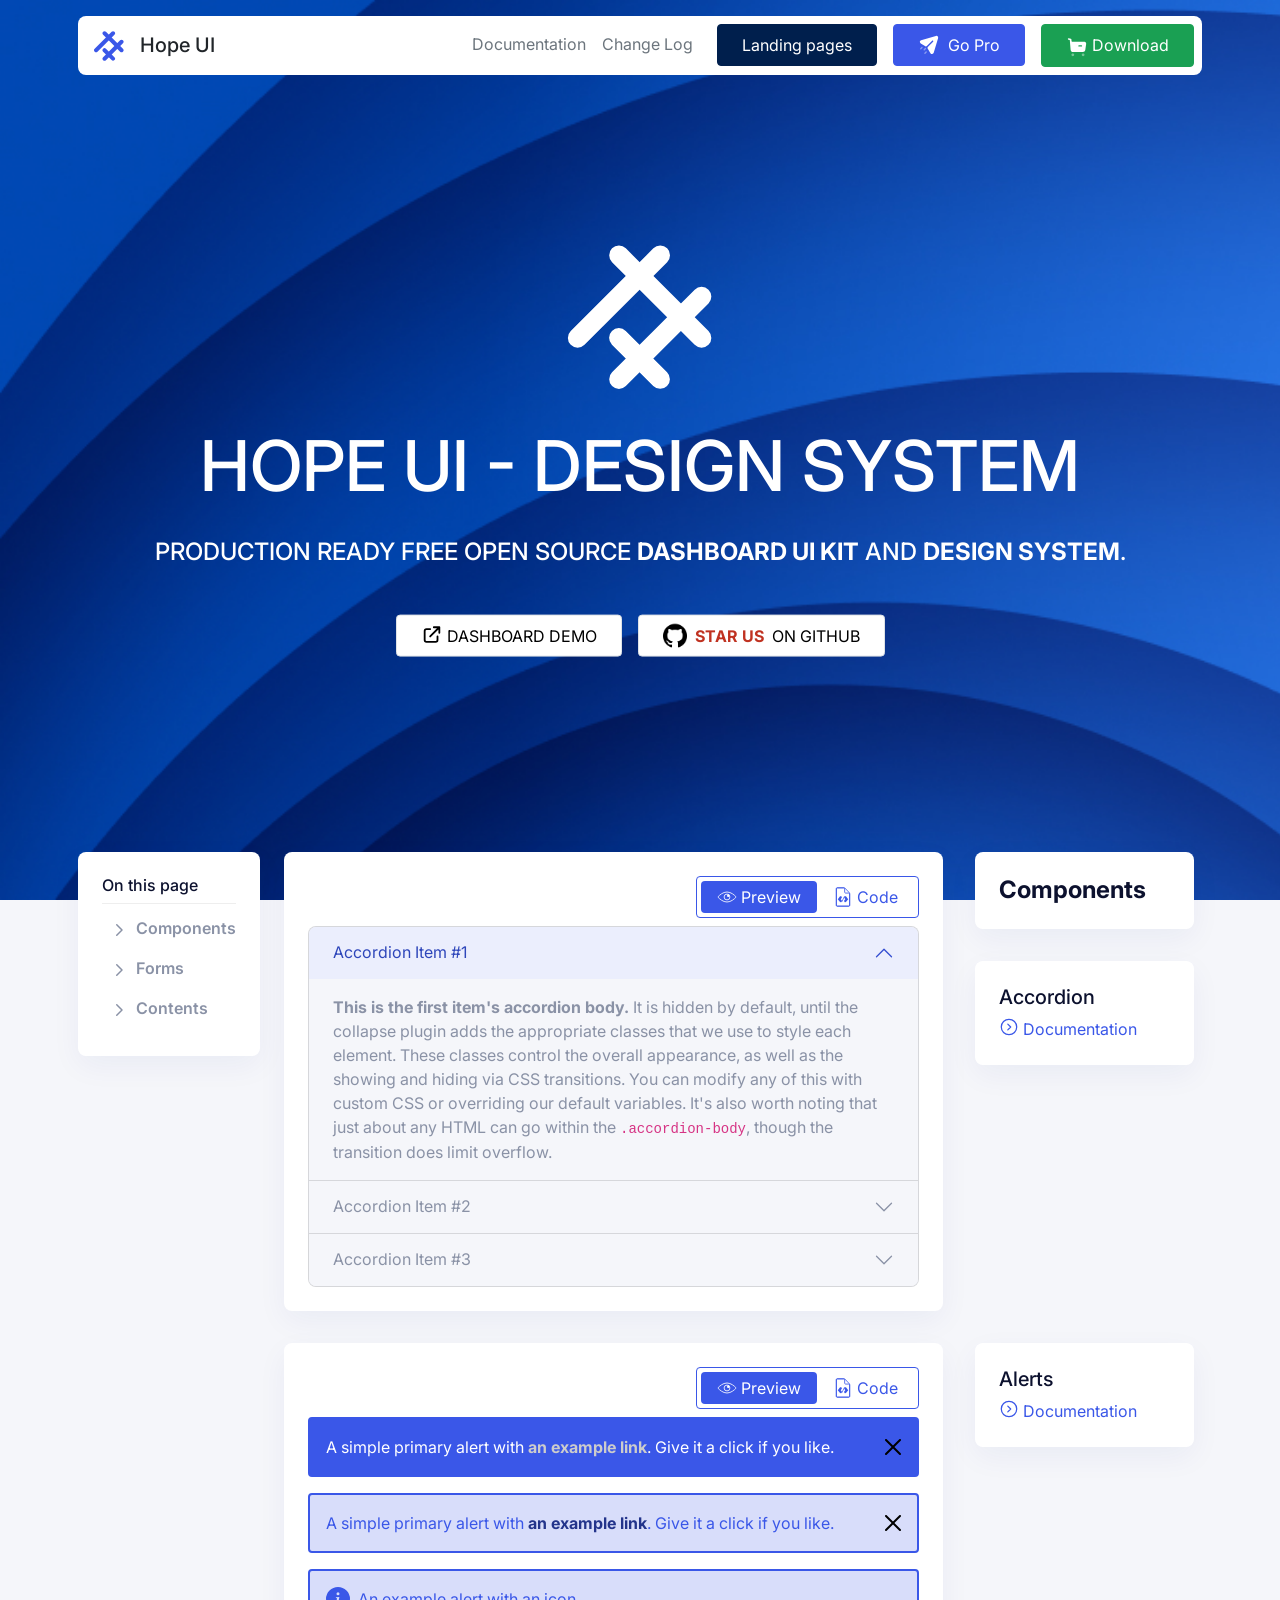
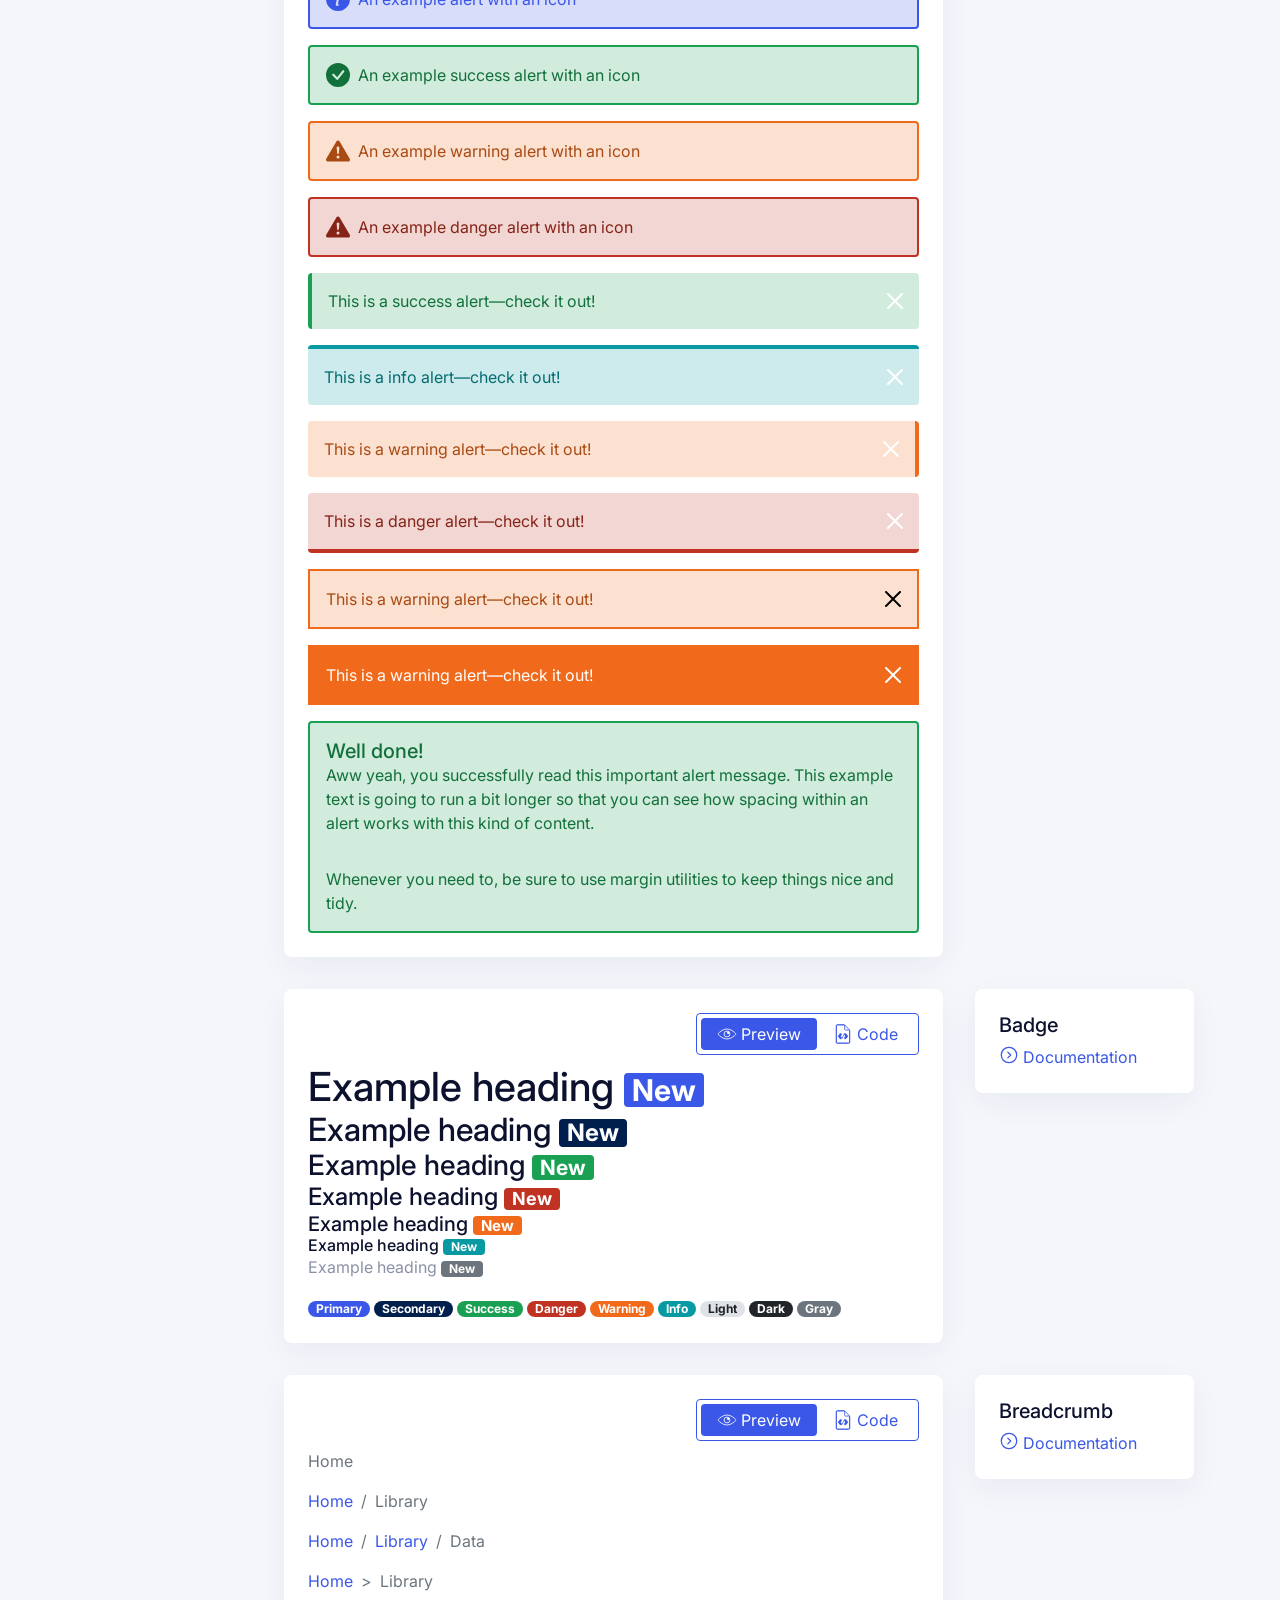
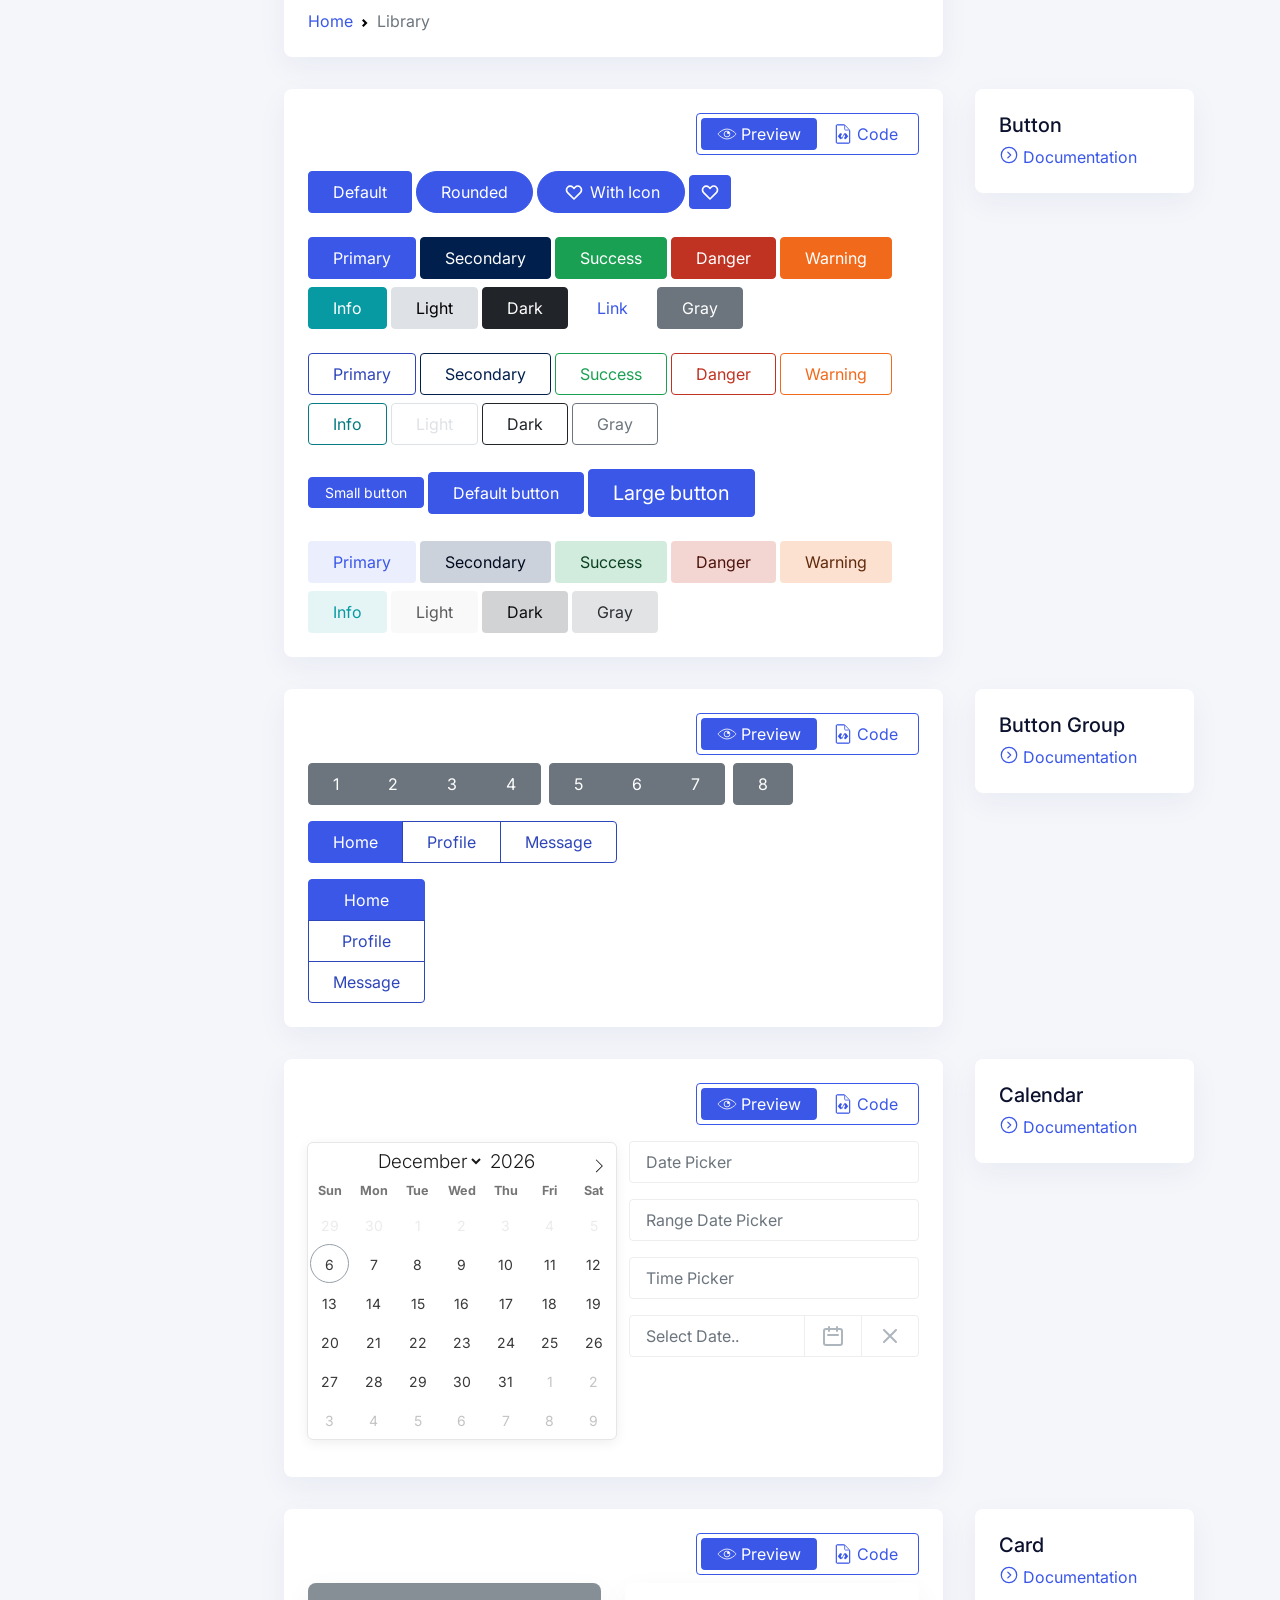
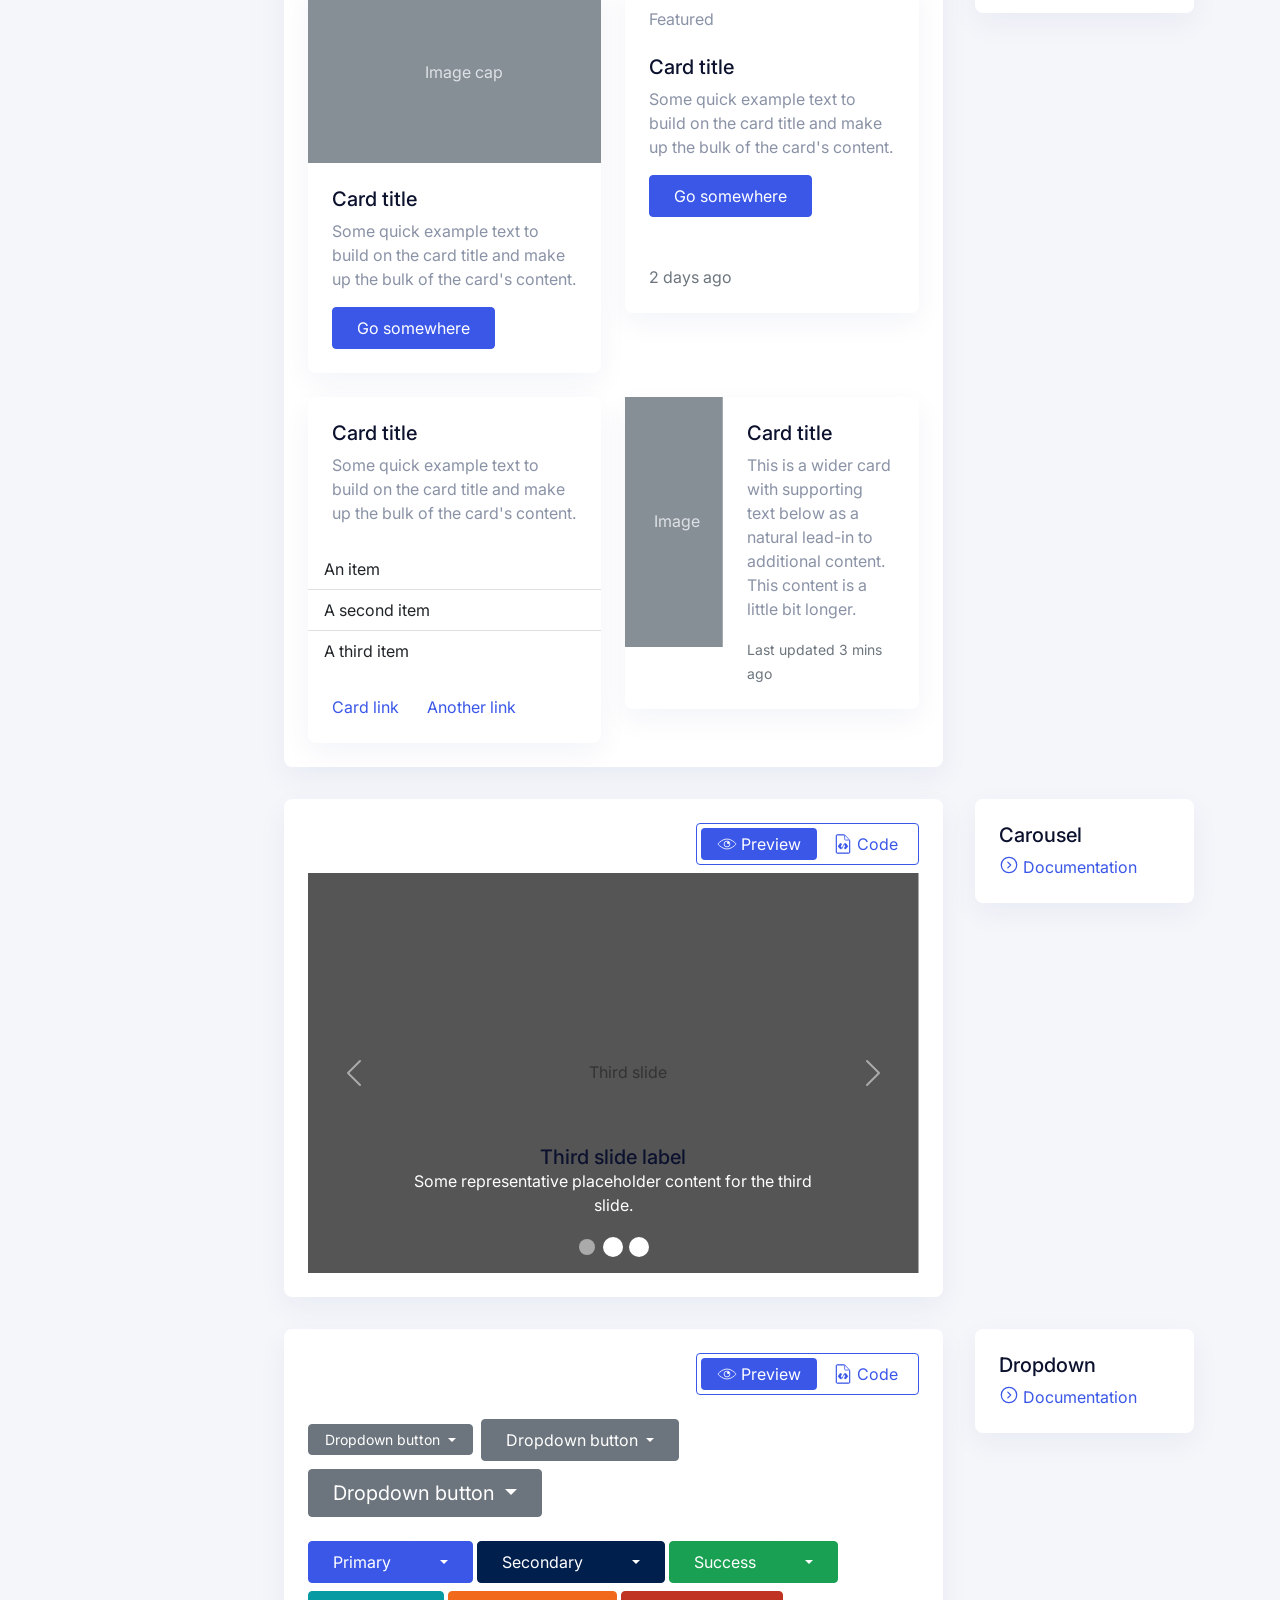
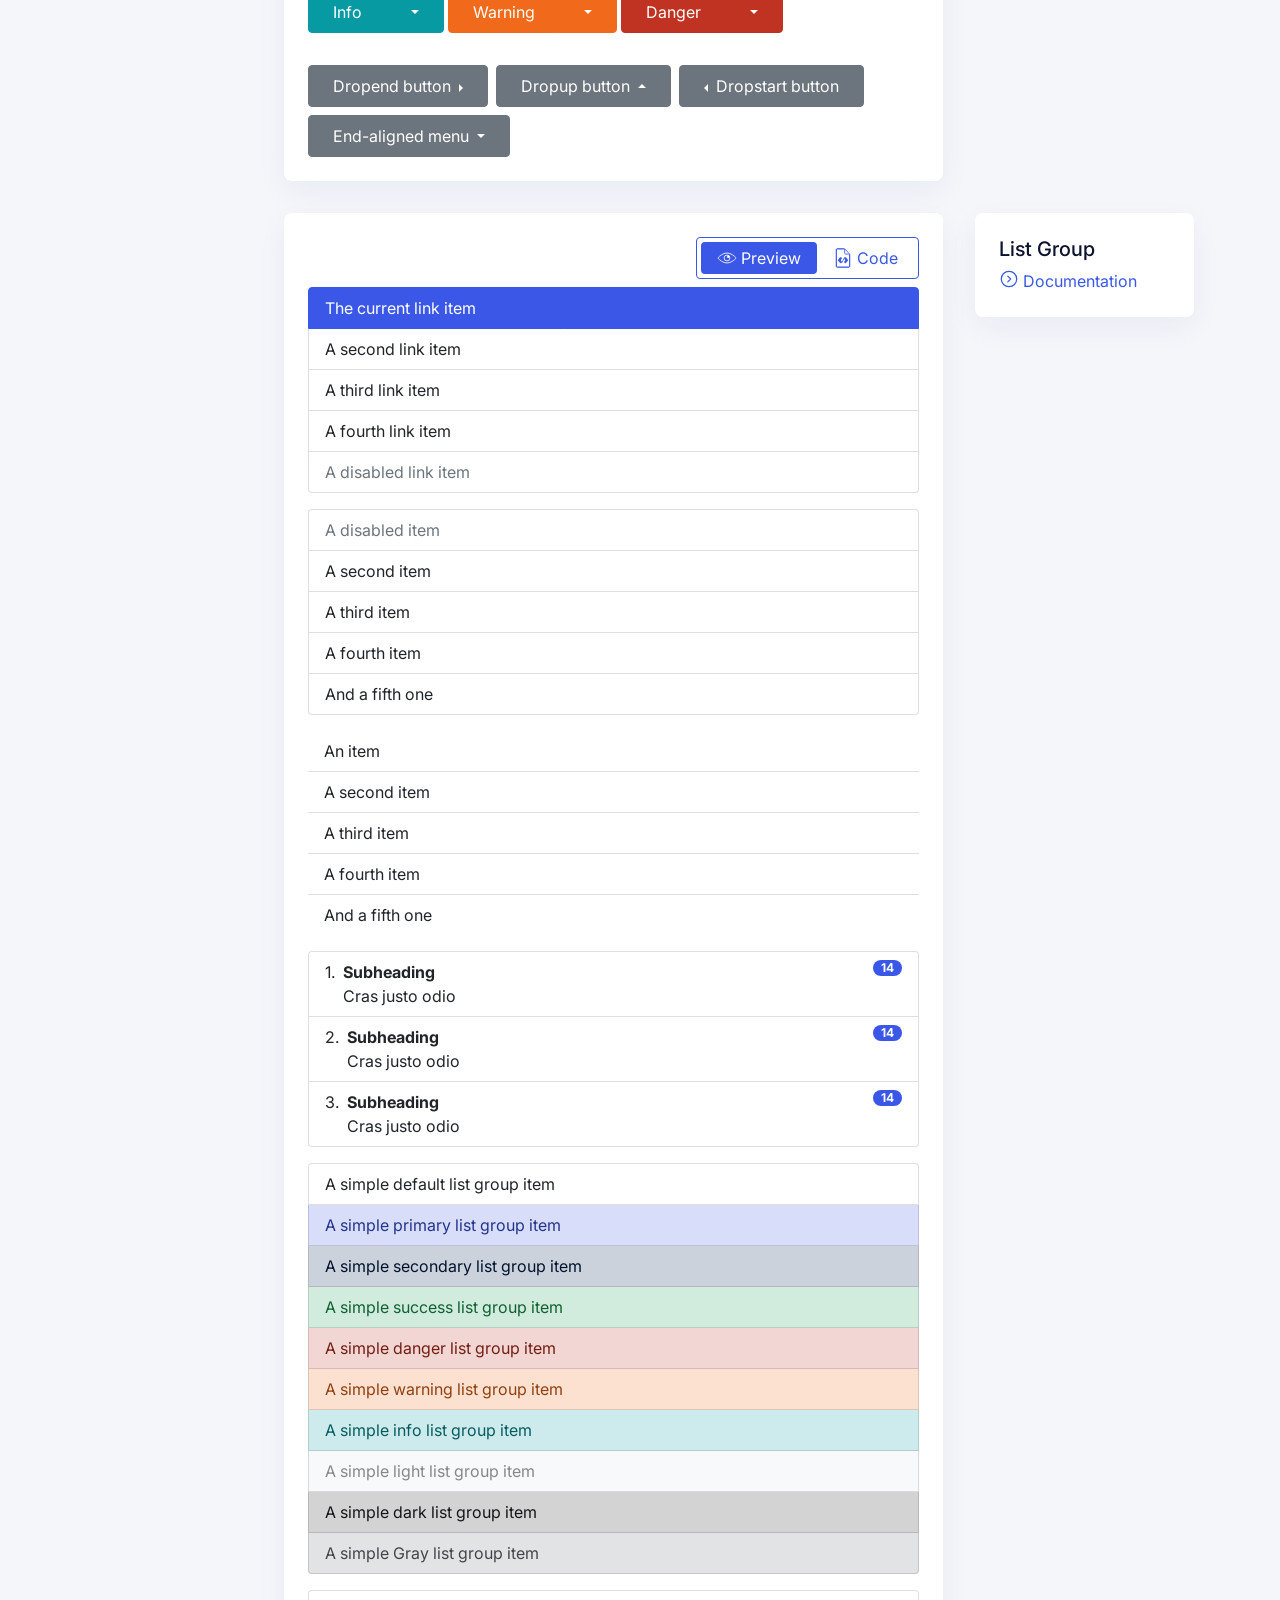
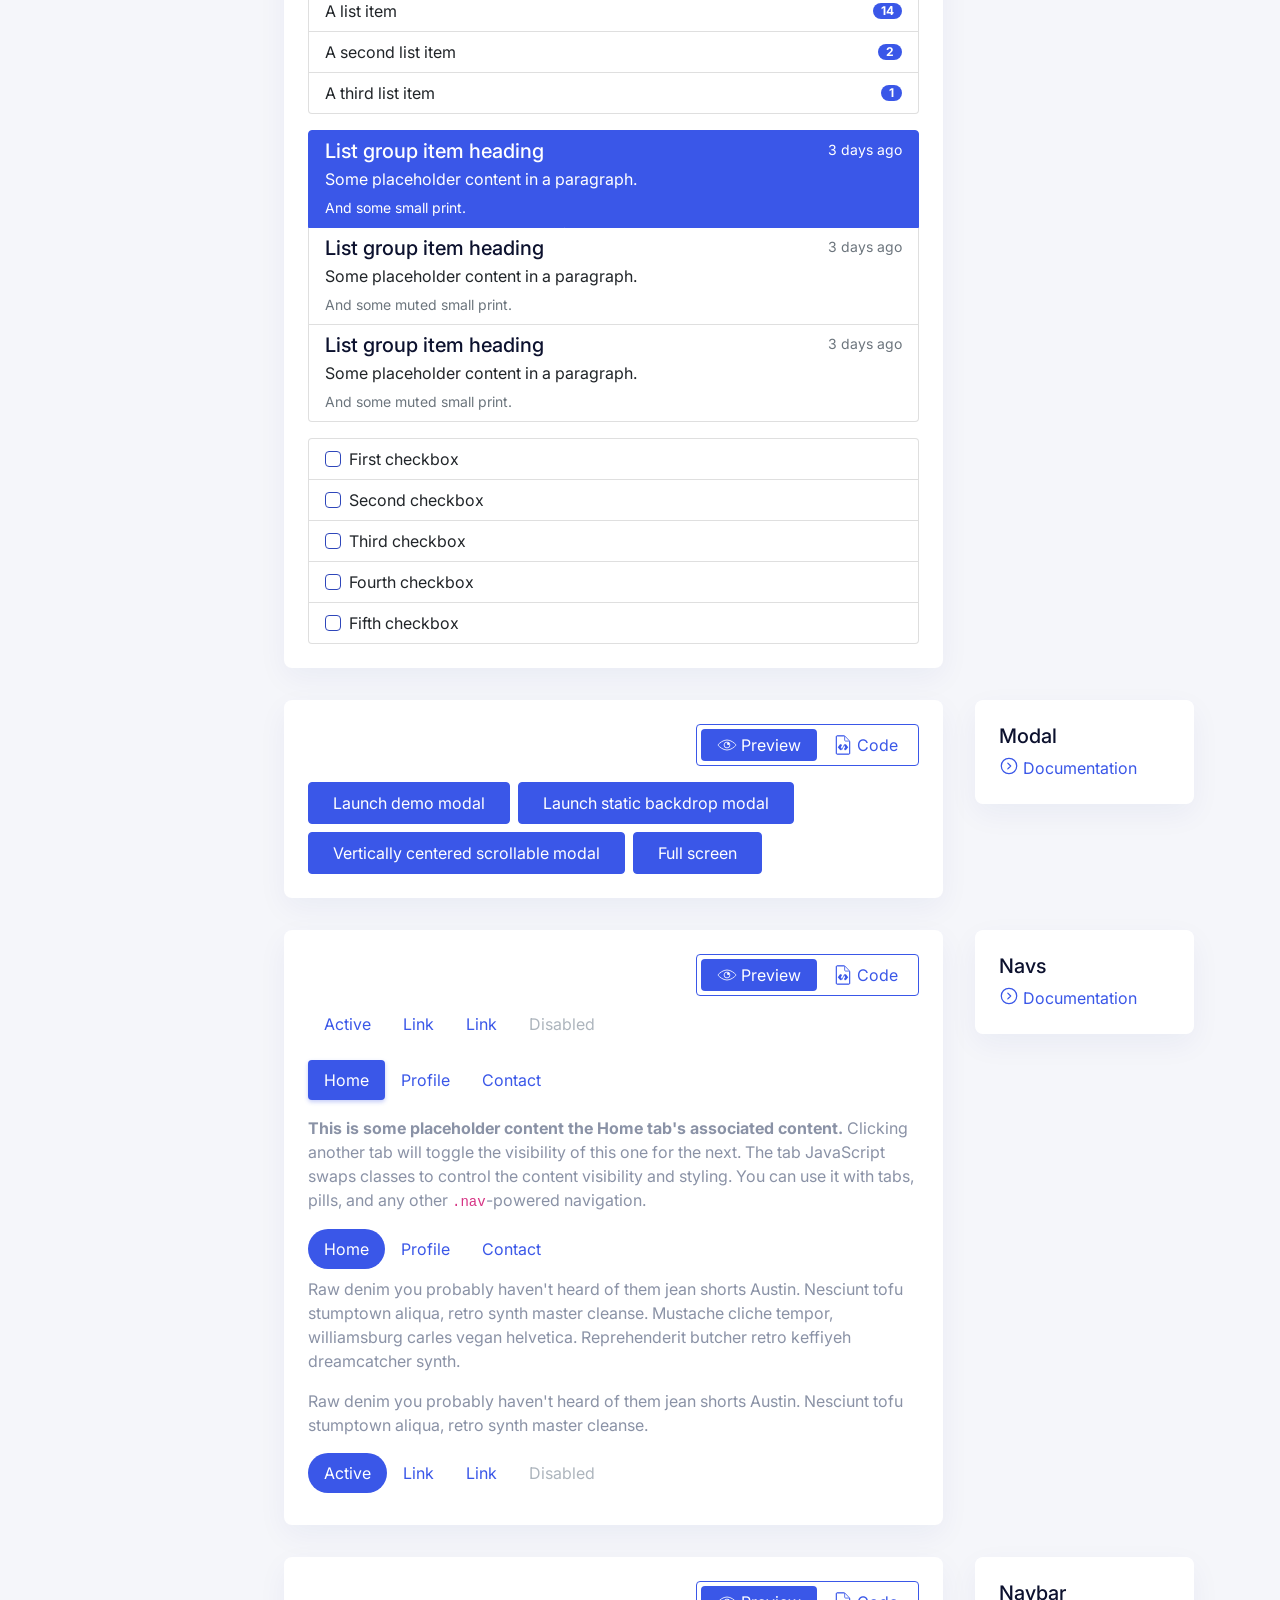
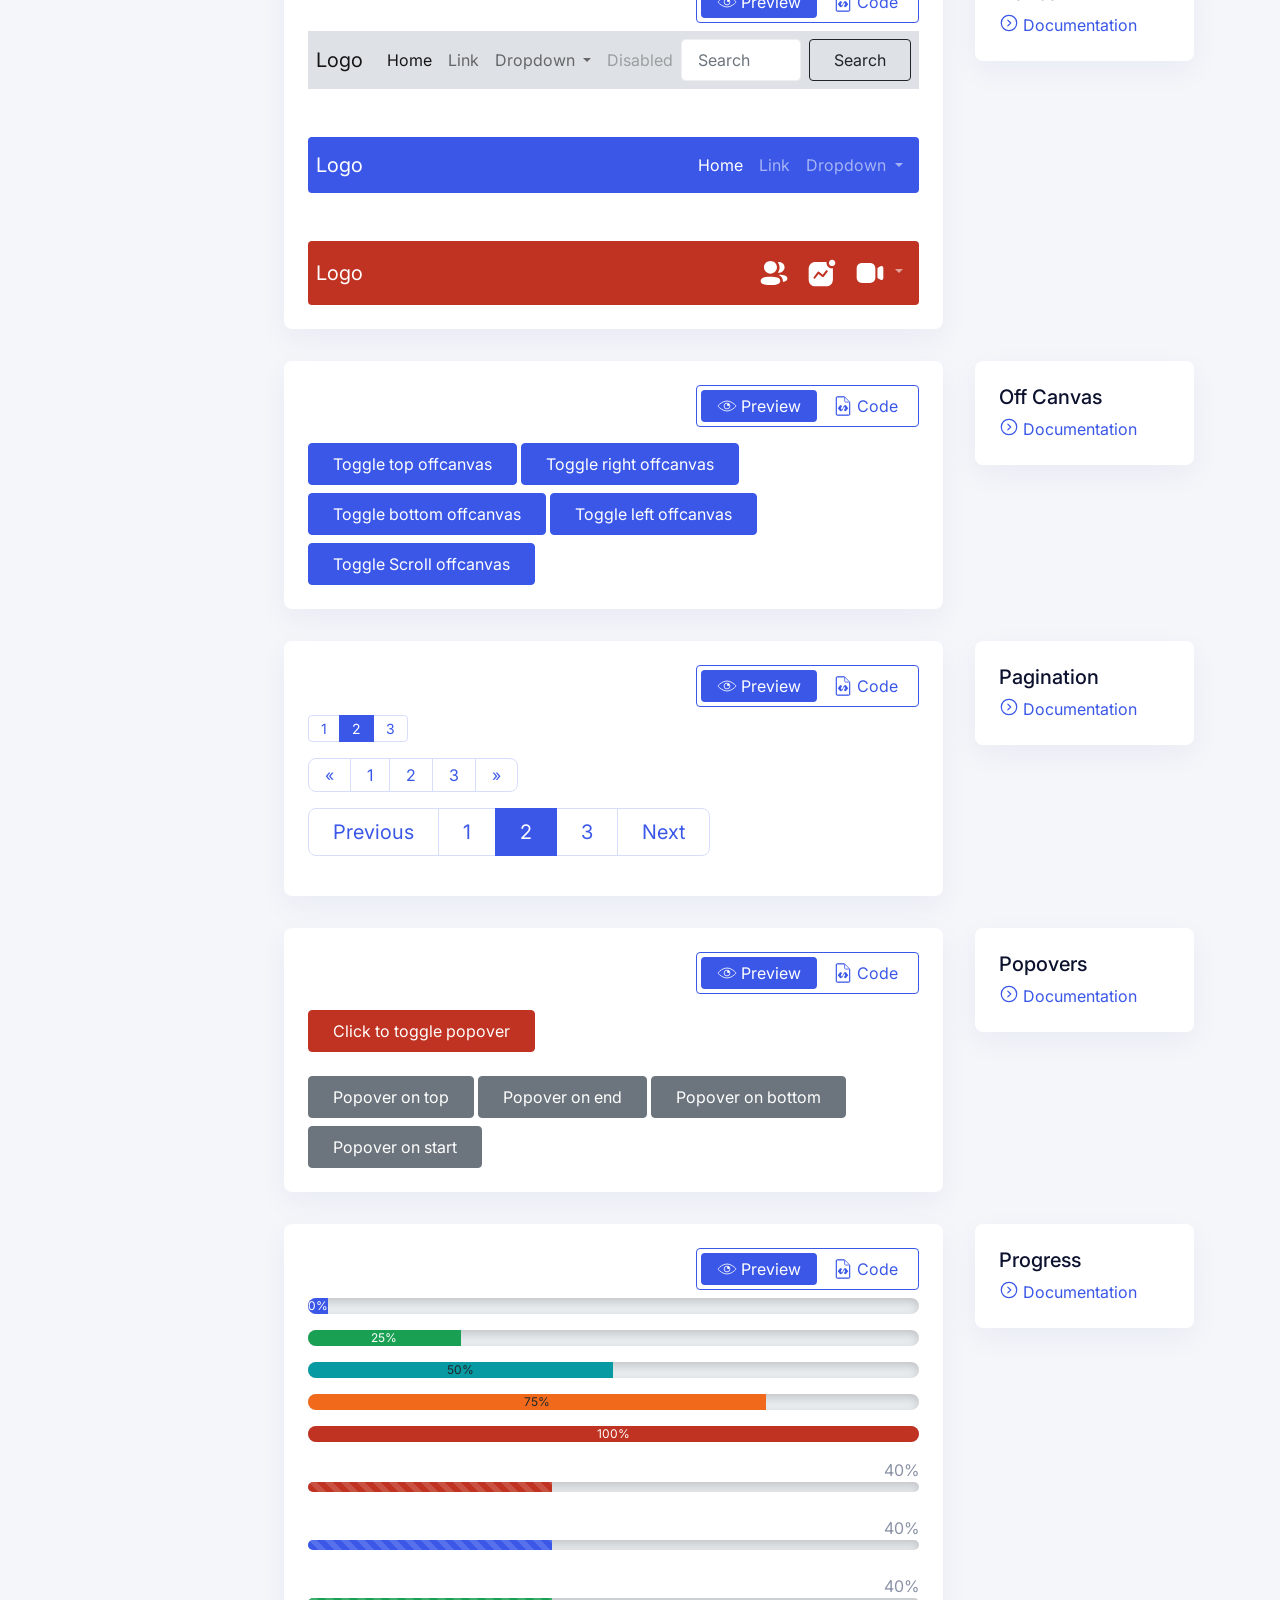
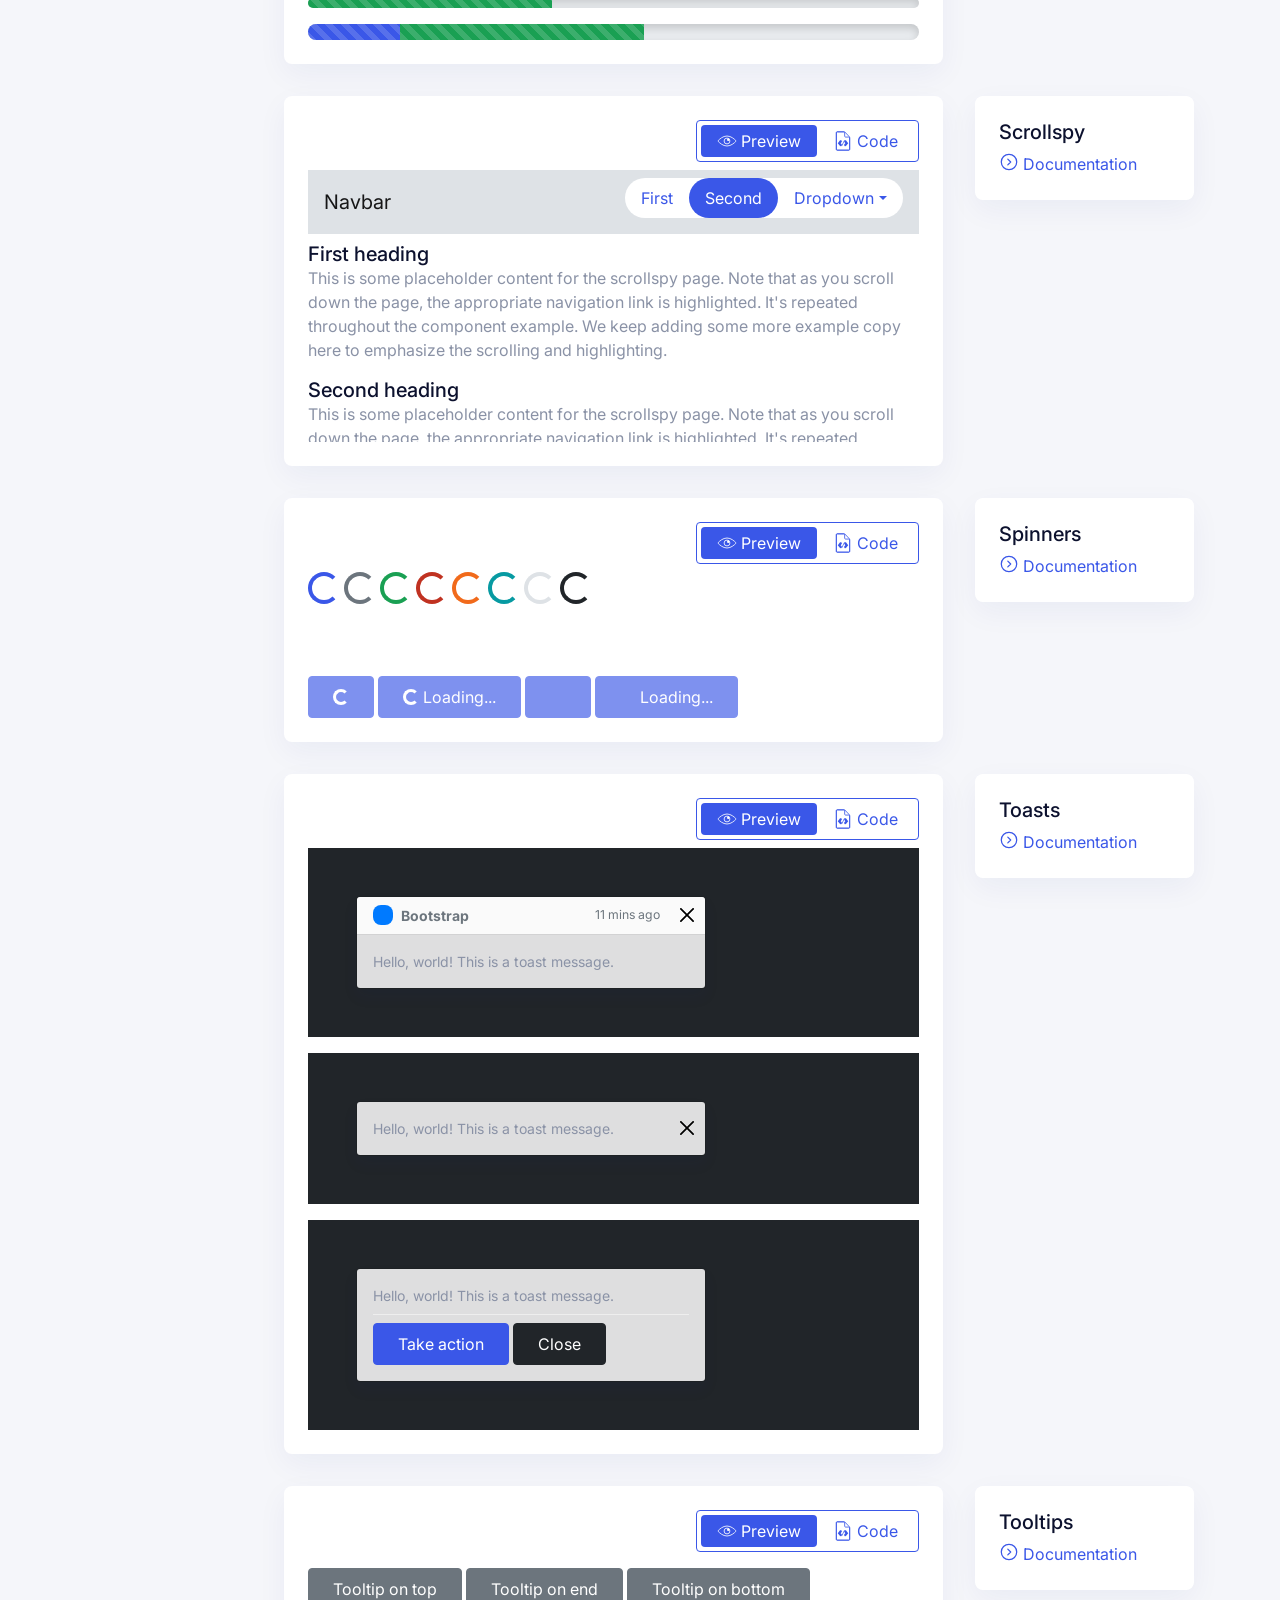
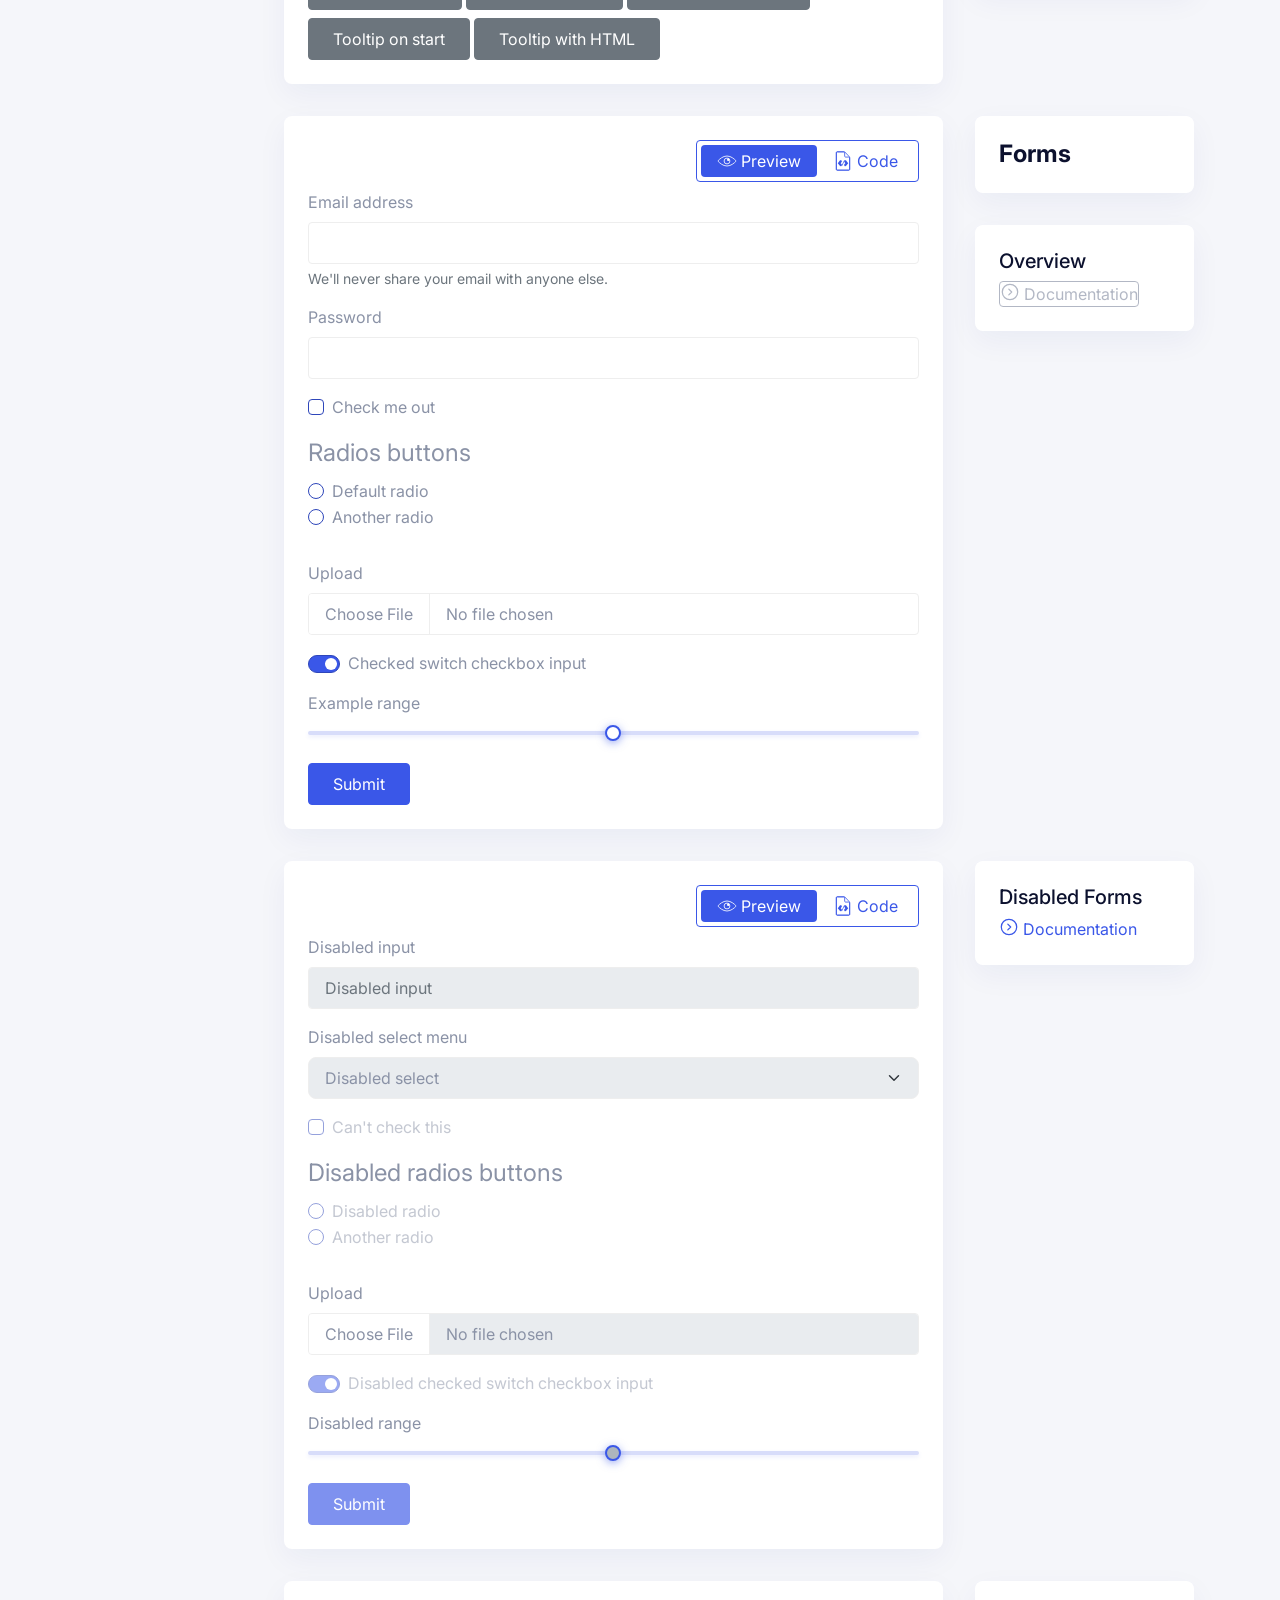
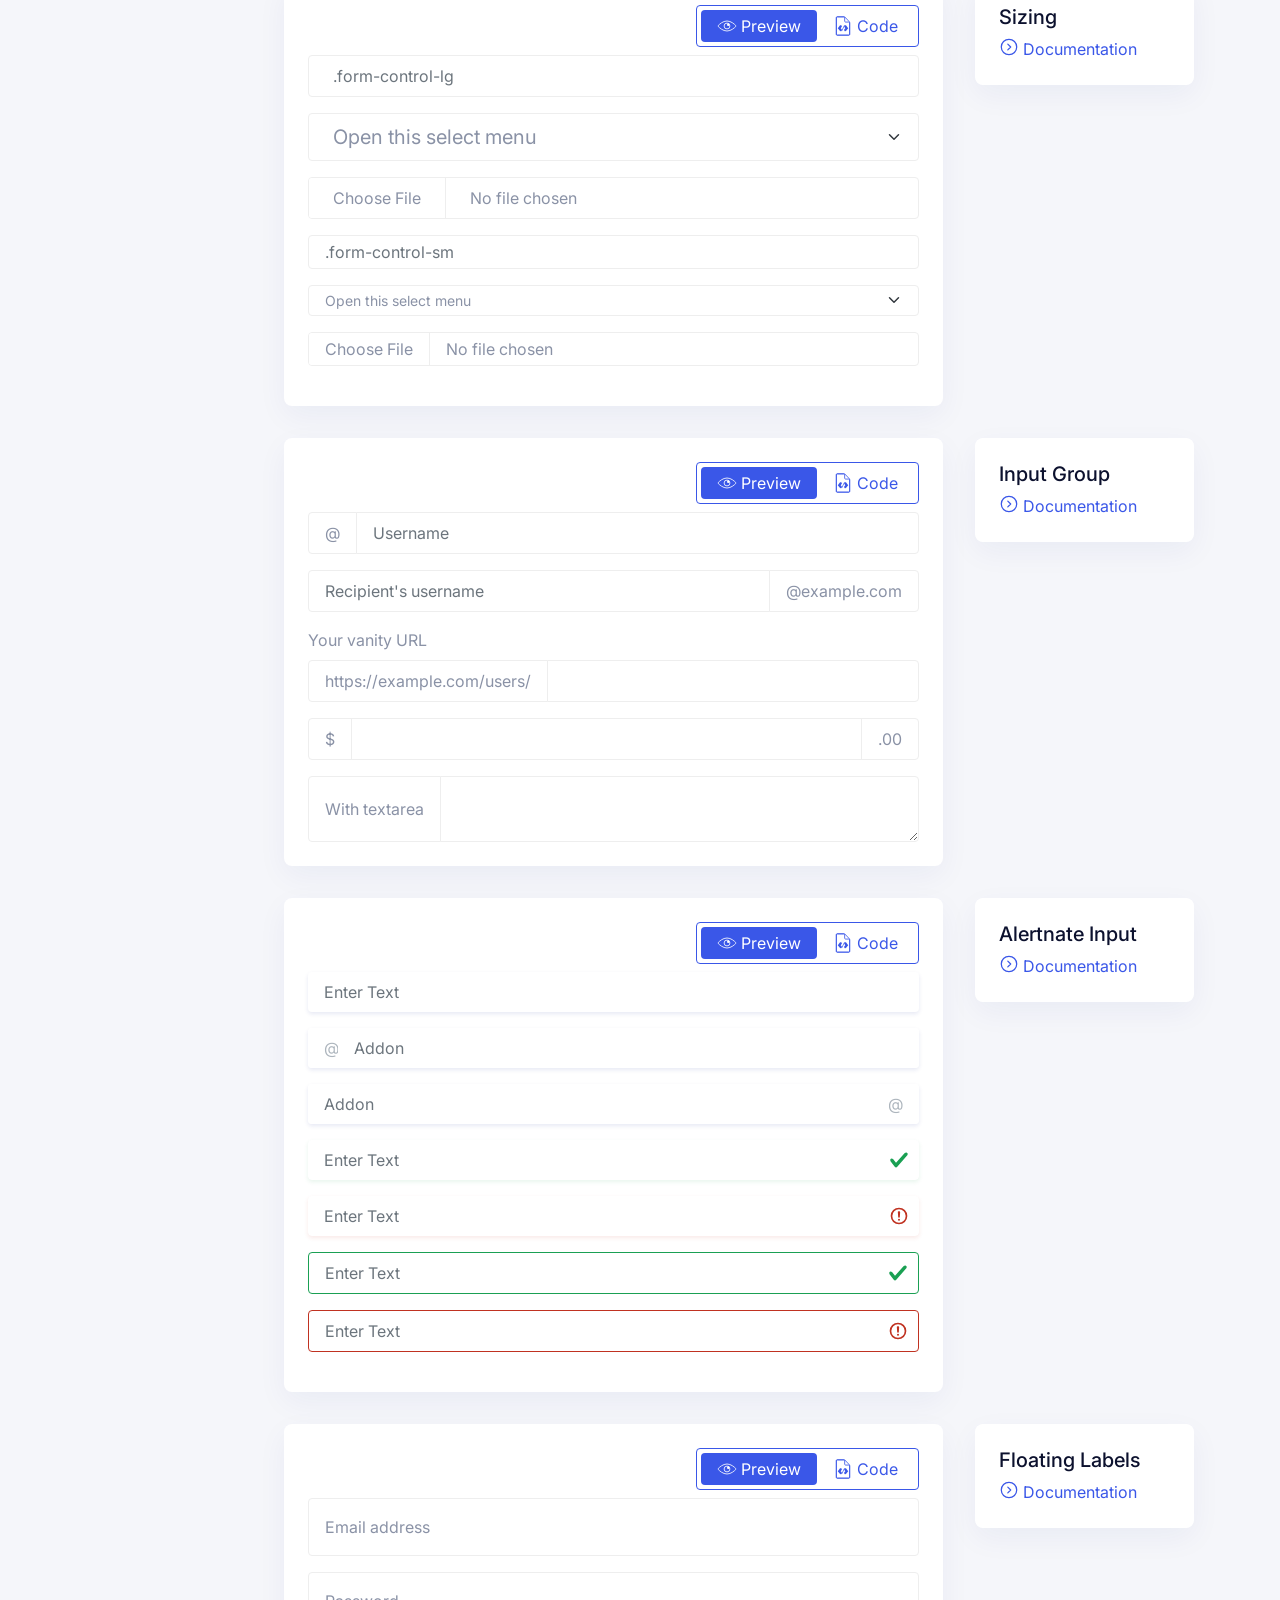
==== index.html @ dc99f71d "Initial upload" ====
<!doctype html>
<html lang="en" dir="ltr">
  <head>
    <meta charset="utf-8">
      <meta name="viewport" content="width=device-width, initial-scale=1, shrink-to-fit=no">
      <title>Hope UI | Responsive Bootstrap 5 Admin Dashboard Template</title>
      
      <!-- Favicon -->
      <link rel="shortcut icon" href="./assets/images/favicon.ico">
      
      <!-- Library / Plugin Css Build -->
      <link rel="stylesheet" href="./assets/css/core/libs.min.css">
      
      
      <!-- Hope Ui Design System Css -->
      <link rel="stylesheet" href="./assets/css/hope-ui.min.css?v=4.0.0">
      
      <!-- Custom Css -->
      <link rel="stylesheet" href="./assets/css/custom.min.css?v=4.0.0">
      
      <!-- Dark Css -->
      <link rel="stylesheet" href="./assets/css/dark.min.css">
      
      <!-- Customizer Css -->
      <link rel="stylesheet" href="./assets/css/customizer.min.css">
      
      <!-- RTL Css -->
      <link rel="stylesheet" href="./assets/css/rtl.min.css">
      
      <!-- Flatpickr css -->
      <link rel="stylesheet" href="./assets/vendor/flatpickr/dist/flatpickr.min.css">
      
        <!-- Google Tag Manager -->
        <script>(function(w,d,s,l,i){w[l]=w[l]||[];w[l].push({'gtm.start':
        new Date().getTime(),event:'gtm.js'});var f=d.getElementsByTagName(s)[0],
        j=d.createElement(s),dl=l!='dataLayer'?'&l='+l:'';j.async=true;j.src=
        'https://www.googletagmanager.com/gtm.js?id='+i+dl;f.parentNode.insertBefore(j,f);
        })(window,document,'script','dataLayer','GTM-WNGH9RL');window.tag_manager_event='dashboard-free-preview';window.tag_manager_product='HopeUI';</script>
        <!-- End Google Tag Manager -->
  </head>
  <body class="uikit " data-bs-spy="scroll" data-bs-target="#elements-section" data-bs-offset="0" tabindex="0">
    <!-- loader Start -->
    <div id="loading">
      <div class="loader simple-loader">
          <div class="loader-body">
          </div>
      </div>    </div>
    <!-- loader END -->
    
      <div class="wrapper">
    <span class="uisheet screen-darken"></span>
    <div class="header" style="background: url('./assets/images/dashboard/top-image.jpg'); background-size: cover; background-repeat: no-repeat; height: 100vh;position: relative;">
        <div class="main-img">
            <div class="container">
                <svg class="icon-150"  width="150" viewBox="0 0 55 55" fill="none" xmlns="http://www.w3.org/2000/svg">
                    <rect x="-0.423828" y="34.5762" width="50" height="7.14286" rx="3.57143" transform="rotate(-45 -0.423828 34.5762)" fill="white"/>
                    <rect x="14.7295" y="49.7266" width="50" height="7.14286" rx="3.57143" transform="rotate(-45 14.7295 49.7266)" fill="white"/>
                    <rect x="19.7432" y="29.4902" width="28.5714" height="7.14286" rx="3.57143" transform="rotate(45 19.7432 29.4902)" fill="white"/>
                    <rect x="19.7783" y="-0.779297" width="50" height="7.14286" rx="3.57143" transform="rotate(45 19.7783 -0.779297)" fill="white"/>
                </svg>
                <h1 class="my-4">
                    <span>Hope UI - Design System</span>
                </h1>
                <h4 class="mb-5 text-white">Production ready FREE Open Source <b>Dashboard UI Kit</b> and <b>Design System</b>.</h4>
                <div class="d-flex justify-content-center align-items-center">
                    <div>
                        <a class="bg-white btn btn-light d-flex" target="_blank" href="./dashboard/index.html">
                        <svg  width="22"  class="me-1 icon-22" xmlns="http://www.w3.org/2000/svg" fill="none" viewBox="0 0 24 24" stroke="currentColor">
                            <path stroke-linecap="round" stroke-linejoin="round" stroke-width="2" d="M10 6H6a2 2 0 00-2 2v10a2 2 0 002 2h10a2 2 0 002-2v-4M14 4h6m0 0v6m0-6L10 14" />
                        </svg>
                        Dashboard Demo</a>
                    </div>
                    <div class="ms-3">
                        <a class="bg-white btn btn-light d-flex" target="_blank" href="https://github.com/iqonicdesignofficial/hope-ui-design-system"><img src="./assets/images/brands/23.png" width="24px" height="24px"><span class="mx-2 text-danger fw-bold">STAR US</span> <span>ON GITHUB</span></a>
                    </div>
                </div>

            </div>
        </div>
        <div class="container">
            <nav class="rounded nav navbar navbar-expand-lg navbar-light top-1">
                <div class="container-fluid">
                    <a class="mx-2 navbar-brand" href="#">
                        
                        <!--Logo start-->
                        <div class="logo-main">
                            <div class="logo-normal">
                                <svg class="text-primary icon-30" viewBox="0 0 30 30" fill="none" xmlns="http://www.w3.org/2000/svg">
                                    <rect x="-0.757324" y="19.2427" width="28" height="4" rx="2" transform="rotate(-45 -0.757324 19.2427)" fill="currentColor"/>
                                    <rect x="7.72803" y="27.728" width="28" height="4" rx="2" transform="rotate(-45 7.72803 27.728)" fill="currentColor"/>
                                    <rect x="10.5366" y="16.3945" width="16" height="4" rx="2" transform="rotate(45 10.5366 16.3945)" fill="currentColor"/>
                                    <rect x="10.5562" y="-0.556152" width="28" height="4" rx="2" transform="rotate(45 10.5562 -0.556152)" fill="currentColor"/>
                                </svg>
                            </div>
                            <div class="logo-mini">
                                <svg class="text-primary icon-30" viewBox="0 0 30 30" fill="none" xmlns="http://www.w3.org/2000/svg">
                                    <rect x="-0.757324" y="19.2427" width="28" height="4" rx="2" transform="rotate(-45 -0.757324 19.2427)" fill="currentColor"/>
                                    <rect x="7.72803" y="27.728" width="28" height="4" rx="2" transform="rotate(-45 7.72803 27.728)" fill="currentColor"/>
                                    <rect x="10.5366" y="16.3945" width="16" height="4" rx="2" transform="rotate(45 10.5366 16.3945)" fill="currentColor"/>
                                    <rect x="10.5562" y="-0.556152" width="28" height="4" rx="2" transform="rotate(45 10.5562 -0.556152)" fill="currentColor"/>
                                </svg>
                            </div>
                        </div>
                        <!--logo End-->
                        
                        
                        
                        
                        <h5 class="logo-title">Hope UI</h5>
                    </a>
                    <button class="navbar-toggler" type="button" data-bs-toggle="collapse" data-bs-target="#navbar-2" aria-controls="navbar-2" aria-expanded="false" aria-label="Toggle navigation">
                        <span class="navbar-toggler-icon"></span>
                    </button>
                    <div class="collapse navbar-collapse" id="navbar-2">
                        <ul class="mb-2 navbar-nav ms-auto mb-lg-0 d-flex align-items-start">
                            <li class="nav-item">
                                <a class="nav-link" aria-current="page" href="https://templates.iqonic.design/hope-ui/documentation/html/dist/main/" target="_blank">Documentation</a>
                            </li>
                            <li class="nav-item me-3">
                                <a class="nav-link" aria-current="page" href="https://templates.iqonic.design/hope-ui/documentation/html/dist/main/change-log.html" target="_blank">Change Log</a>
                            </li>
                              <li class="nav-item me-3">
                                <a class="btn btn-secondary d-flex align-items-center" aria-current="page" href="./landing-pages/index.html" target="_blank">
                                    Landing pages
                                </a>
                            </li>
                            <li class="nav-item me-3">
                                <a class="btn btn-primary d-flex align-items-center" aria-current="page" href="https://hopeui.iqonic.design/pro/" target="_blank">

                                    <svg class="icon-22 me-2" width="22"  viewBox="0 0 24 24" fill="none" xmlns="http://www.w3.org/2000/svg">
                                        <path d="M21.4274 2.5783C20.9274 2.0673 20.1874 1.8783 19.4974 2.0783L3.40742 6.7273C2.67942 6.9293 2.16342 7.5063 2.02442 8.2383C1.88242 8.9843 2.37842 9.9323 3.02642 10.3283L8.05742 13.4003C8.57342 13.7163 9.23942 13.6373 9.66642 13.2093L15.4274 7.4483C15.7174 7.1473 16.1974 7.1473 16.4874 7.4483C16.7774 7.7373 16.7774 8.2083 16.4874 8.5083L10.7164 14.2693C10.2884 14.6973 10.2084 15.3613 10.5234 15.8783L13.5974 20.9283C13.9574 21.5273 14.5774 21.8683 15.2574 21.8683C15.3374 21.8683 15.4274 21.8683 15.5074 21.8573C16.2874 21.7583 16.9074 21.2273 17.1374 20.4773L21.9074 4.5083C22.1174 3.8283 21.9274 3.0883 21.4274 2.5783Z" fill="currentColor"></path>
                                        <path opacity="0.4" fill-rule="evenodd" clip-rule="evenodd" d="M3.01049 16.8079C2.81849 16.8079 2.62649 16.7349 2.48049 16.5879C2.18749 16.2949 2.18749 15.8209 2.48049 15.5279L3.84549 14.1619C4.13849 13.8699 4.61349 13.8699 4.90649 14.1619C5.19849 14.4549 5.19849 14.9299 4.90649 15.2229L3.54049 16.5879C3.39449 16.7349 3.20249 16.8079 3.01049 16.8079ZM6.77169 18.0003C6.57969 18.0003 6.38769 17.9273 6.24169 17.7803C5.94869 17.4873 5.94869 17.0133 6.24169 16.7203L7.60669 15.3543C7.89969 15.0623 8.37469 15.0623 8.66769 15.3543C8.95969 15.6473 8.95969 16.1223 8.66769 16.4153L7.30169 17.7803C7.15569 17.9273 6.96369 18.0003 6.77169 18.0003ZM7.02539 21.5683C7.17139 21.7153 7.36339 21.7883 7.55539 21.7883C7.74739 21.7883 7.93939 21.7153 8.08539 21.5683L9.45139 20.2033C9.74339 19.9103 9.74339 19.4353 9.45139 19.1423C9.15839 18.8503 8.68339 18.8503 8.39039 19.1423L7.02539 20.5083C6.73239 20.8013 6.73239 21.2753 7.02539 21.5683Z" fill="currentColor"></path>
                                    </svg>
                                    Go Pro
                                </a>
                            </li>
                            <li class="nav-item">
                                <a class="btn btn-success" aria-current="page" href="https://iqonic.design/product/admin-templates/hope-ui-admin-free-open-source-bootstrap-admin-template/" target="_blank">
                                    <svg class="icon-22" width="22" height="22" viewBox="0 0 24 24" fill="none" xmlns="http://www.w3.org/2000/svg">
                                        <path opacity="0.4" fill-rule="evenodd" clip-rule="evenodd" d="M5.91064 20.5886C5.91064 19.7486 6.59064 19.0686 7.43064 19.0686C8.26064 19.0686 8.94064 19.7486 8.94064 20.5886C8.94064 21.4186 8.26064 22.0986 7.43064 22.0986C6.59064 22.0986 5.91064 21.4186 5.91064 20.5886ZM17.1606 20.5886C17.1606 19.7486 17.8406 19.0686 18.6806 19.0686C19.5106 19.0686 20.1906 19.7486 20.1906 20.5886C20.1906 21.4186 19.5106 22.0986 18.6806 22.0986C17.8406 22.0986 17.1606 21.4186 17.1606 20.5886Z" fill="currentColor"></path>
                                        <path fill-rule="evenodd" clip-rule="evenodd" d="M20.1907 6.34909C20.8007 6.34909 21.2007 6.55909 21.6007 7.01909C22.0007 7.47909 22.0707 8.13909 21.9807 8.73809L21.0307 15.2981C20.8507 16.5591 19.7707 17.4881 18.5007 17.4881H7.59074C6.26074 17.4881 5.16074 16.4681 5.05074 15.1491L4.13074 4.24809L2.62074 3.98809C2.22074 3.91809 1.94074 3.52809 2.01074 3.12809C2.08074 2.71809 2.47074 2.44809 2.88074 2.50809L5.26574 2.86809C5.60574 2.92909 5.85574 3.20809 5.88574 3.54809L6.07574 5.78809C6.10574 6.10909 6.36574 6.34909 6.68574 6.34909H20.1907ZM14.1307 11.5481H16.9007C17.3207 11.5481 17.6507 11.2081 17.6507 10.7981C17.6507 10.3781 17.3207 10.0481 16.9007 10.0481H14.1307C13.7107 10.0481 13.3807 10.3781 13.3807 10.7981C13.3807 11.2081 13.7107 11.5481 14.1307 11.5481Z" fill="currentColor"></path>
                                    </svg>
                                    Download
                                </a>
                            </li>
                        </ul>
                    </div>
                </div>
            </nav>
        </div>
    </div>
    <div class="container body-class-1">
        <aside class="mb-5 mobile-offcanvas bd-aside card iq-document-card sticky-xl-top text-muted align-self-start" id="left-side-bar">
            <div class="p-0 offcanvas-header">  
                <button class="btn-close float-end"></button>
            </div>
            <h2 class="pb-2 h6 border-bottom">On this page</h2>
            <nav class="small" id="elements-section">
                <ul class="mb-0 list-unstyled">
                    <li class="mt-2">
                        <button class="btn d-inline-flex align-items-center collapsed" data-bs-toggle="collapse" aria-expanded="false" data-bs-target="#components-collapse" aria-controls="components-collapse">
                            <i class="right-icon me-2">
                                <svg class="icon-18" xmlns="http://www.w3.org/2000/svg" width="18" fill="none" viewBox="0 0 24 24" stroke="currentColor">
                                    <path stroke-linecap="round" stroke-linejoin="round" stroke-width="2" d="M9 5l7 7-7 7"></path>
                                </svg>
                            </i>
                            Components
                        </button>
                        <ul class="list-unstyled ps-3 collapse" id="components-collapse" style="">
                            <li><a class="rounded nav-link d-inline-flex align-items-center" href="#accordion">Accordion</a></li>
                            <li><a class="rounded nav-link d-inline-flex align-items-center" href="#alerts">Alerts</a></li>
                            <li><a class="rounded nav-link d-inline-flex align-items-center" href="#badge">Badge</a></li>
                            <li><a class="rounded nav-link d-inline-flex align-items-center" href="#breadcrumb">Breadcrumb</a></li>
                            <li><a class="rounded nav-link d-inline-flex align-items-center" href="#buttons">Buttons</a></li>
                            <li><a class="rounded nav-link d-inline-flex align-items-center" href="#button-group">Button Group</a></li>
                            <li><a class="rounded nav-link d-inline-flex align-items-center" href="#calendar">Calendar</a></li>
                            <li><a class="rounded nav-link d-inline-flex align-items-center" href="#card">Card</a></li>
                            <li><a class="rounded nav-link d-inline-flex align-items-center" href="#carousel">Carousel</a></li>
                            <li><a class="rounded nav-link d-inline-flex align-items-center" href="#dropdowns">Dropdowns</a></li>
                            <li><a class="rounded nav-link d-inline-flex align-items-center" href="#list-group">List Group</a></li>
                            <li><a class="rounded nav-link d-inline-flex align-items-center" href="#modal">Modal</a></li>
                            <li><a class="rounded nav-link d-inline-flex align-items-center" href="#navs">Navs</a></li>
                            <li><a class="rounded nav-link d-inline-flex align-items-center" href="#navbar">Navbar</a></li>
                            <li><a class="rounded nav-link d-inline-flex align-items-center" href="#off-canvas">Off Canvas</a></li>
                            <li><a class="rounded nav-link d-inline-flex align-items-center" href="#pagination">Pagination</a></li>
                            <li><a class="rounded nav-link d-inline-flex align-items-center" href="#popovers">Popovers</a></li>
                            <li><a class="rounded nav-link d-inline-flex align-items-center" href="#progress">Progress</a></li>
                            <li><a class="rounded nav-link d-inline-flex align-items-center" href="#scrollspy">Scrollspy</a></li>
                            <li><a class="rounded nav-link d-inline-flex align-items-center" href="#spinners">Spinners</a></li>
                            <li><a class="rounded nav-link d-inline-flex align-items-center" href="#toasts">Toasts</a></li>
                            <li><a class="rounded nav-link d-inline-flex align-items-center" href="#tooltips">Tooltips</a></li>
                        </ul>
                    </li>
                    <li class="my-2">
                        <button class="btn d-inline-flex align-items-center collapsed" data-bs-toggle="collapse" aria-expanded="false" data-bs-target="#forms-collapse" aria-controls="forms-collapse">
                            <i class="right-icon me-2">
                                <svg class="icon-18" xmlns="http://www.w3.org/2000/svg" width="18" fill="none" viewBox="0 0 24 24" stroke="currentColor">
                                    <path stroke-linecap="round" stroke-linejoin="round" stroke-width="2" d="M9 5l7 7-7 7"></path>
                                </svg>
                            </i>
                            Forms
                        </button>
                        <ul class="list-unstyled ps-3 collapse" id="forms-collapse" style="">
                            <li><a class="rounded nav-link d-inline-flex align-items-center" href="#overview">Overview</a></li>
                            <li><a class="rounded nav-link d-inline-flex align-items-center" href="#disabled-forms">Disabled Forms</a></li>
                            <li><a class="rounded nav-link d-inline-flex align-items-center" href="#sizing">Sizing</a></li>
                            <li><a class="rounded nav-link d-inline-flex align-items-center" href="#input-group">Input Group</a></li>
                            <li><a class="rounded nav-link d-inline-flex align-items-center" href="#a-form-control">Alertnate Input</a></li>
                            <li><a class="rounded nav-link d-inline-flex align-items-center" href="#floating-labels">Floating Labels</a></li>
                            <li><a class="rounded nav-link d-inline-flex align-items-center" href="#a-floating-labels">Alertnate Float Labels</a></li>
                            <li><a class="rounded nav-link d-inline-flex align-items-center" href="#toggle-btn">Toggle Button</a></li>
                            <li><a class="rounded nav-link d-inline-flex align-items-center" href="#validation">Validation</a></li>
                        </ul>
                    </li>
                    <li class="mb-2">
                        <button class="btn d-inline-flex align-items-center collapsed" data-bs-toggle="collapse" aria-expanded="false" data-bs-target="#contents-collapse" aria-controls="contents-collapse">
                            <i class="right-icon me-2">
                                <svg class="icon-18" xmlns="http://www.w3.org/2000/svg" width="18" fill="none" viewBox="0 0 24 24" stroke="currentColor">
                                    <path stroke-linecap="round" stroke-linejoin="round" stroke-width="2" d="M9 5l7 7-7 7"></path>
                                </svg>
                            </i>
                            Contents
                        </button>
                        <ul class="list-unstyled ps-3 collapse" id="contents-collapse" style="">
                            <li><a class="rounded nav-link d-inline-flex align-items-center" href="#typography">Typography</a></li>
                            <li><a class="rounded nav-link d-inline-flex align-items-center" href="#images">Images</a></li>
                            <li><a class="rounded nav-link d-inline-flex align-items-center" href="#tables">Tables</a></li>
                            <li><a class="rounded nav-link d-inline-flex align-items-center" href="#figures">Figures</a></li>
                        </ul>
                    </li>                    
                </ul>
            </nav>
        </aside>
        <div class="bd-cheatsheet container-fluid bg-trasprent">
            <section id="components">
                <div class="iq-side-content sticky-xl-top">
                    <div class="card">
                        <div class="card-body">
                            <h4 class="fw-bold">
                                Components
                            </h4>
                        </div>
                    </div>
                </div>
                <article id="accordion">
                    <div class="bd-heading sticky-xl-top align-self-start">
                        <div class="card">
                            <div class="card-body">
                                <h5>Accordion</h5>
                                <div class="mt-2 d-flex align-items-center">
                                    <a class="d-flex" href="https://templates.iqonic.design/hope-ui/documentation/html/dist/components/accordion.html" target="_blank">
                                        <svg  width="20" class="me-1 icon-20" viewBox="0 0 24 24" fill="none" xmlns="http://www.w3.org/2000/svg">
                                            <path fill-rule="evenodd" clip-rule="evenodd" d="M12 21.2498C17.108 21.2498 21.25 17.1088 21.25 11.9998C21.25 6.89176 17.108 2.74976 12 2.74976C6.892 2.74976 2.75 6.89176 2.75 11.9998C2.75 17.1088 6.892 21.2498 12 21.2498Z" stroke="currentColor" stroke-width="1.5" stroke-linecap="round" stroke-linejoin="round"></path>
                                            <path d="M10.5576 15.4709L14.0436 11.9999L10.5576 8.52895" stroke="currentColor" stroke-width="1.5" stroke-linecap="round" stroke-linejoin="round"></path>
                                        </svg>
                                        <span>Documentation</span>
                                    </a>
                                </div>
                            </div>
                        </div>
                    </div>

                    <div class="card iq-document-card iq-doc-head">
                        <div class="d-flex justify-content-end">
                            <ul class="nav nav-tabs nav-tunnel nav-slider" data-toggle="slider-tab" role="tablist">
                                <li class="nav-item" role="presentation">
                                    <button class="nav-link active d-flex align-items-center" data-bs-toggle="tab" data-bs-target="#content-accordion-prv" type="button" role="tab" aria-selected="true">
                                        <svg width="20" class="me-1 icon-20" viewBox="0 0 24 24" fill="none" xmlns="http://www.w3.org/2000/svg">
                                            <path d="M22.4541 11.3918C22.7819 11.7385 22.7819 12.2615 22.4541 12.6082C21.0124 14.1335 16.8768 18 12 18C7.12317 18 2.98759 14.1335 1.54586 12.6082C1.21811 12.2615 1.21811 11.7385 1.54586 11.3918C2.98759 9.86647 7.12317 6 12 6C16.8768 6 21.0124 9.86647 22.4541 11.3918Z" stroke="currentColor"/>
                                            <circle cx="12" cy="12" r="3.5" stroke="currentColor"/>
                                            <circle cx="13.5" cy="10.5" r="1.5" fill="currentColor"/>
                                        </svg>
                                        Preview
                                    </button>
                                </li>
                                <li class="nav-item" role="presentation">
                                    <button class="nav-link d-flex align-items-center" data-bs-toggle="tab" data-bs-target="#content-accordion-code" type="button" role="tab" aria-selected="false">
                                        <svg width="20" class="me-1 icon-20" viewBox="0 0 24 24" fill="none" xmlns="http://www.w3.org/2000/svg">
                                            <path d="M4 2.00004C4 1.44776 4.44771 1.00004 5 1.00004L13.5721 1C13.8454 1 14.1068 1.11184 14.2955 1.30953L19.7234 6.99588C19.9009 7.18191 20 7.42919 20 7.68636V22C20 22.5523 19.5523 23 19 23H5C4.44772 23 4 22.5523 4 22V2.00004Z" stroke="currentColor"/>
                                            <path d="M4 2C4 1.44772 4.44772 1 5 1H13C13.5523 1 14 1.44772 14 2V6.28566C14 6.83794 14.4477 7.28566 15 7.28566H19C19.5523 7.28566 20 7.73338 20 8.28566V22C20 22.5522 19.5523 23 19 23H5C4.44772 23 4 22.5522 4 22V2Z" stroke="currentColor"/>
                                            <mask fill="white">
                                            <path fill-rule="evenodd" clip-rule="evenodd" d="M7 14.5945L8.99429 12.1334C9.12172 11.9761 9.34898 11.9549 9.50189 12.0859C9.6548 12.217 9.67546 12.4507 9.54804 12.6079L7.93828 14.5945L9.54804 16.581C9.67546 16.7383 9.6548 16.972 9.50189 17.103C9.34898 17.2341 9.12172 17.2128 8.99429 17.0556L7 14.5945Z"/>
                                            </mask>
                                            <path d="M7 14.5945L6.22306 13.9649L5.7129 14.5945L6.22306 15.2241L7 14.5945ZM8.99429 12.1334L9.77124 12.7629L9.77124 12.7629L8.99429 12.1334ZM9.50189 12.0859L8.85116 12.8452L8.85116 12.8452L9.50189 12.0859ZM9.54804 12.6079L10.325 13.2375L10.325 13.2375L9.54804 12.6079ZM7.93828 14.5945L7.16134 13.9649L6.65118 14.5945L7.16134 15.2241L7.93828 14.5945ZM9.54804 16.581L10.325 15.9515L10.325 15.9515L9.54804 16.581ZM9.50189 17.103L8.85116 16.3437L8.85116 16.3437L9.50189 17.103ZM8.99429 17.0556L8.21735 17.6852L8.21735 17.6852L8.99429 17.0556ZM10.1526 11.3266C9.5684 10.8259 8.69615 10.9129 8.21735 11.5038L9.77124 12.7629C9.54729 13.0393 9.12956 13.0838 8.85116 12.8452L10.1526 11.3266ZM10.325 13.2375C10.7905 12.663 10.7202 11.813 10.1526 11.3266L8.85116 12.8452C8.5894 12.6209 8.56045 12.2383 8.77109 11.9784L10.325 13.2375ZM8.71522 15.2241L10.325 13.2375L8.77109 11.9784L7.16134 13.9649L8.71522 15.2241ZM10.325 15.9515L8.71522 13.9649L7.16134 15.2241L8.77109 17.2106L10.325 15.9515ZM10.1526 17.8624C10.7202 17.3759 10.7905 16.5259 10.325 15.9515L8.77109 17.2106C8.56045 16.9507 8.5894 16.5681 8.85116 16.3437L10.1526 17.8624ZM8.21735 17.6852C8.69615 18.276 9.5684 18.363 10.1526 17.8624L8.85116 16.3437C9.12956 16.1052 9.5473 16.1497 9.77124 16.426L8.21735 17.6852ZM8.21735 11.5038L6.22306 13.9649L7.77694 15.2241L9.77124 12.7629L8.21735 11.5038ZM6.22306 15.2241L8.21735 17.6852L9.77124 16.426L7.77694 13.9649L6.22306 15.2241Z" fill="currentColor" mask="url(#path-3-inside-1)"/>
                                            <path fill-rule="evenodd" clip-rule="evenodd" d="M13.771 11.1638C13.9576 11.2542 14.0356 11.4769 13.9451 11.6611L10.9973 17.6664C10.9069 17.8506 10.6823 17.9267 10.4957 17.8363C10.3091 17.7458 10.2311 17.5232 10.3215 17.3389L13.2693 11.3336C13.3598 11.1494 13.5844 11.0733 13.771 11.1638Z" fill="currentColor"/>
                                            <mask fill="white">
                                            <path fill-rule="evenodd" clip-rule="evenodd" d="M17 14.5945L15.0057 17.0556C14.8783 17.2128 14.651 17.2341 14.4981 17.103C14.3452 16.972 14.3245 16.7383 14.452 16.581L16.0617 14.5945L14.452 12.6079C14.3245 12.4507 14.3452 12.217 14.4981 12.0859C14.651 11.9549 14.8783 11.9761 15.0057 12.1334L17 14.5945Z"/>
                                            </mask>
                                            <path d="M17 14.5945L17.7769 15.2241L18.2871 14.5945L17.7769 13.9649L17 14.5945ZM15.0057 17.0556L14.2288 16.426L14.2288 16.426L15.0057 17.0556ZM14.4981 17.103L15.1488 16.3437L15.1488 16.3437L14.4981 17.103ZM14.452 16.581L13.675 15.9515L13.675 15.9515L14.452 16.581ZM16.0617 14.5945L16.8387 15.2241L17.3488 14.5945L16.8387 13.9649L16.0617 14.5945ZM14.452 12.6079L13.675 13.2375L13.675 13.2375L14.452 12.6079ZM14.4981 12.0859L15.1488 12.8452L15.1488 12.8452L14.4981 12.0859ZM15.0057 12.1334L15.7826 11.5038L15.7826 11.5038L15.0057 12.1334ZM13.8474 17.8624C14.4316 18.363 15.3039 18.276 15.7826 17.6852L14.2288 16.426C14.4527 16.1497 14.8704 16.1052 15.1488 16.3437L13.8474 17.8624ZM13.675 15.9515C13.2095 16.5259 13.2798 17.3759 13.8474 17.8624L15.1488 16.3437C15.4106 16.5681 15.4396 16.9507 15.2289 17.2106L13.675 15.9515ZM15.2848 13.9649L13.675 15.9515L15.2289 17.2106L16.8387 15.2241L15.2848 13.9649ZM13.675 13.2375L15.2848 15.2241L16.8387 13.9649L15.2289 11.9784L13.675 13.2375ZM13.8474 11.3266C13.2798 11.813 13.2095 12.663 13.675 13.2375L15.2289 11.9784C15.4396 12.2383 15.4106 12.6209 15.1488 12.8452L13.8474 11.3266ZM15.7826 11.5038C15.3039 10.9129 14.4316 10.8259 13.8474 11.3266L15.1488 12.8452C14.8704 13.0838 14.4527 13.0393 14.2288 12.7629L15.7826 11.5038ZM15.7826 17.6852L17.7769 15.2241L16.2231 13.9649L14.2288 16.426L15.7826 17.6852ZM17.7769 13.9649L15.7826 11.5038L14.2288 12.7629L16.2231 15.2241L17.7769 13.9649Z" fill="currentColor" mask="url(#path-6-inside-2)"/>
                                        </svg>
                                        Code
                                    </button>
                                </li>
                            </ul>
                        </div>
                            <div class="tab-content">
                                <div class="tab-pane bd-heading-1 fade show active" id="content-accordion-prv" role="tabpanel">
                                    <div class="bd-example">
                                        <div class="accordion" id="accordionExample">
                                            <div class="accordion-item">
                                                <h5 class="accordion-header" id="headingOne">
                                                    <button class="accordion-button" type="button" data-bs-toggle="collapse" data-bs-target="#collapseOne" aria-expanded="true" aria-controls="collapseOne">
                                                        Accordion Item #1
                                                    </button>
                                                </h5>
                                                <div id="collapseOne" class="accordion-collapse collapse show" aria-labelledby="headingOne" data-bs-parent="#accordionExample">
                                                    <div class="accordion-body">
                                                        <strong>This is the first item's accordion body.</strong> It is hidden by default, until the collapse plugin adds the appropriate classes that we use to style each element. These classes control the overall appearance, as well as the showing and hiding via CSS transitions. You can modify any of this with custom CSS or overriding our default variables. It's also worth noting that just about any HTML can go within the <code>.accordion-body</code>, though the transition does limit overflow.
                                                    </div>
                                                </div>
                                            </div>
                                            <div class="accordion-item">
                                                <h5 class="accordion-header" id="headingTwo">
                                                    <button class="accordion-button collapsed" type="button" data-bs-toggle="collapse" data-bs-target="#collapseTwo" aria-expanded="false" aria-controls="collapseTwo">
                                                        Accordion Item #2
                                                    </button>
                                                </h5>
                                                <div id="collapseTwo" class="accordion-collapse collapse" aria-labelledby="headingTwo" data-bs-parent="#accordionExample">
                                                    <div class="accordion-body">
                                                        <strong>This is the second item's accordion body.</strong> It is hidden by default, until the collapse plugin adds the appropriate classes that we use to style each element. These classes control the overall appearance, as well as the showing and hiding via CSS transitions. You can modify any of this with custom CSS or overriding our default variables. It's also worth noting that just about any HTML can go within the <code>.accordion-body</code>, though the transition does limit overflow.
                                                    </div>
                                                </div>
                                            </div>
                                            <div class="accordion-item">
                                                <h5 class="accordion-header" id="headingThree">
                                                    <button class="accordion-button collapsed" type="button" data-bs-toggle="collapse" data-bs-target="#collapseThree" aria-expanded="false" aria-controls="collapseThree">
                                                        Accordion Item #3
                                                    </button>
                                                </h5>
                                                <div id="collapseThree" class="accordion-collapse collapse" aria-labelledby="headingThree" data-bs-parent="#accordionExample">
                                                    <div class="accordion-body">
                                                        <strong>This is the third item's accordion body.</strong> It is hidden by default, until the collapse plugin adds the appropriate classes that we use to style each element. These classes control the overall appearance, as well as the showing and hiding via CSS transitions. You can modify any of this with custom CSS or overriding our default variables. It's also worth noting that just about any HTML can go within the <code>.accordion-body</code>, though the transition does limit overflow.
                                                    </div>
                                                </div>
                                            </div>
                                        </div>
                                    </div>
                                </div>
                                <div class="tab-pane bd-heading-1 fade show" id="content-accordion-code" role="tabpanel">
                                    <div class="section-block">
        <pre><code class="language-markup"> &#x3C;div class=&#x22;bd-example&#x22;&#x3E;
            &#x3C;div class=&#x22;accordion&#x22; id=&#x22;accordionExample&#x22;&#x3E;
                &#x3C;div class=&#x22;accordion-item&#x22;&#x3E;
                    &#x3C;h4 class=&#x22;accordion-header&#x22; id=&#x22;headingOne&#x22;&#x3E;
                        &#x3C;button class=&#x22;accordion-button&#x22; type=&#x22;button&#x22; data-bs-toggle=&#x22;collapse&#x22; data-bs-target=&#x22;#collapseOne&#x22; aria-expanded=&#x22;true&#x22; aria-controls=&#x22;collapseOne&#x22;&#x3E;
                            Accordion Item #1
                        &#x3C;/button&#x3E;
                    &#x3C;/h4&#x3E;
                    &#x3C;div id=&#x22;collapseOne&#x22; class=&#x22;accordion-collapse collapse show&#x22; aria-labelledby=&#x22;headingOne&#x22; data-bs-parent=&#x22;#accordionExample&#x22;&#x3E;
                        &#x3C;div class=&#x22;accordion-body&#x22;&#x3E;
                            &#x3C;strong&#x3E;This is the first item&#x27;s accordion body.&#x3C;/strong&#x3E; It is hidden by default, until the collapse plugin adds the appropriate classes that we use to style each element. These classes control the overall appearance, as well as the showing and hiding via CSS transitions. You can modify any of this with custom CSS or overriding our default variables. It&#x27;s also worth noting that just about any HTML can go within the &#x3C;code&#x3E;.accordion-body&#x3C;/code&#x3E;, though the transition does limit overflow.
                        &#x3C;/div&#x3E;
                    &#x3C;/div&#x3E;
                &#x3C;/div&#x3E;
                &#x3C;div class=&#x22;accordion-item&#x22;&#x3E;
                    &#x3C;h4 class=&#x22;accordion-header&#x22; id=&#x22;headingTwo&#x22;&#x3E;
                        &#x3C;button class=&#x22;accordion-button collapsed&#x22; type=&#x22;button&#x22; data-bs-toggle=&#x22;collapse&#x22; data-bs-target=&#x22;#collapseTwo&#x22; aria-expanded=&#x22;false&#x22; aria-controls=&#x22;collapseTwo&#x22;&#x3E;
                            Accordion Item #2
                        &#x3C;/button&#x3E;
                    &#x3C;/h4&#x3E;
                    &#x3C;div id=&#x22;collapseTwo&#x22; class=&#x22;accordion-collapse collapse&#x22; aria-labelledby=&#x22;headingTwo&#x22; data-bs-parent=&#x22;#accordionExample&#x22;&#x3E;
                        &#x3C;div class=&#x22;accordion-body&#x22;&#x3E;
                            &#x3C;strong&#x3E;This is the second item&#x27;s accordion body.&#x3C;/strong&#x3E; It is hidden by default, until the collapse plugin adds the appropriate classes that we use to style each element. These classes control the overall appearance, as well as the showing and hiding via CSS transitions. You can modify any of this with custom CSS or overriding our default variables. It&#x27;s also worth noting that just about any HTML can go within the &#x3C;code&#x3E;.accordion-body&#x3C;/code&#x3E;, though the transition does limit overflow.
                        &#x3C;/div&#x3E;
                    &#x3C;/div&#x3E;
                &#x3C;/div&#x3E;
                &#x3C;div class=&#x22;accordion-item&#x22;&#x3E;
                    &#x3C;h4 class=&#x22;accordion-header&#x22; id=&#x22;headingThree&#x22;&#x3E;
                        &#x3C;button class=&#x22;accordion-button collapsed&#x22; type=&#x22;button&#x22; data-bs-toggle=&#x22;collapse&#x22; data-bs-target=&#x22;#collapseThree&#x22; aria-expanded=&#x22;false&#x22; aria-controls=&#x22;collapseThree&#x22;&#x3E;
                            Accordion Item #3
                        &#x3C;/button&#x3E;
                    &#x3C;/h4&#x3E;
                    &#x3C;div id=&#x22;collapseThree&#x22; class=&#x22;accordion-collapse collapse&#x22; aria-labelledby=&#x22;headingThree&#x22; data-bs-parent=&#x22;#accordionExample&#x22;&#x3E;
                        &#x3C;div class=&#x22;accordion-body&#x22;&#x3E;
                            &#x3C;strong&#x3E;This is the third item&#x27;s accordion body.&#x3C;/strong&#x3E; It is hidden by default, until the collapse plugin adds the appropriate classes that we use to style each element. These classes control the overall appearance, as well as the showing and hiding via CSS transitions. You can modify any of this with custom CSS or overriding our default variables. It&#x27;s also worth noting that just about any HTML can go within the &#x3C;code&#x3E;.accordion-body&#x3C;/code&#x3E;, though the transition does limit overflow.
                        &#x3C;/div&#x3E;
                    &#x3C;/div&#x3E;
                &#x3C;/div&#x3E;
            &#x3C;/div&#x3E;
        &#x3C;/div&#x3E;
        </code></pre>
                                    </div>
                                
                                </div>
                            </div>
                    </div>                    
                </article>
                <article id="alerts">
                    <div class="bd-heading sticky-xl-top align-self-start">
                        <div class="card">
                            <div class="card-body">
                                <h5>Alerts</h5>
                                <div class="mt-2 d-flex align-items-center">
                                    <a class="d-flex" href="https://templates.iqonic.design/hope-ui/documentation/html/dist/components/alert.html" target="_blank">
                                        <svg width="20" class="me-1 icon-20" viewBox="0 0 24 24" fill="none" xmlns="http://www.w3.org/2000/svg">
                                            <path fill-rule="evenodd" clip-rule="evenodd" d="M12 21.2498C17.108 21.2498 21.25 17.1088 21.25 11.9998C21.25 6.89176 17.108 2.74976 12 2.74976C6.892 2.74976 2.75 6.89176 2.75 11.9998C2.75 17.1088 6.892 21.2498 12 21.2498Z" stroke="currentColor" stroke-width="1.5" stroke-linecap="round" stroke-linejoin="round"></path>
                                            <path d="M10.5576 15.4709L14.0436 11.9999L10.5576 8.52895" stroke="currentColor" stroke-width="1.5" stroke-linecap="round" stroke-linejoin="round"></path>
                                        </svg>
                                        <span>Documentation</span>
                                    </a>
                                </div>
                            </div>
                        </div>
                    </div>

                    <div class="card iq-document-card">
                        <div class="d-flex justify-content-end">
                            <ul class="nav nav-tabs nav-tunnel nav-slider" data-toggle="slider-tab" role="tablist">
                                <li class="nav-item" role="presentation">
                                    <button class="nav-link active d-flex align-items-center" data-bs-toggle="tab" data-bs-target="#content-alert-prv" type="button" role="tab" aria-selected="true">
                                        <svg width="20" class="me-1 icon-20"  viewBox="0 0 24 24" fill="none" xmlns="http://www.w3.org/2000/svg">
                                            <path d="M22.4541 11.3918C22.7819 11.7385 22.7819 12.2615 22.4541 12.6082C21.0124 14.1335 16.8768 18 12 18C7.12317 18 2.98759 14.1335 1.54586 12.6082C1.21811 12.2615 1.21811 11.7385 1.54586 11.3918C2.98759 9.86647 7.12317 6 12 6C16.8768 6 21.0124 9.86647 22.4541 11.3918Z" stroke="currentColor"/>
                                            <circle cx="12" cy="12" r="3.5" stroke="currentColor"/>
                                            <circle cx="13.5" cy="10.5" r="1.5" fill="currentColor"/>
                                        </svg>
                                        Preview
                                    </button>
                                </li>
                                <li class="nav-item" role="presentation">
                                    <button class="nav-link d-flex align-items-center" data-bs-toggle="tab" data-bs-target="#content-alert-code" type="button" role="tab" aria-selected="false">
                                        <svg width="20" class="me-1 icon-20" viewBox="0 0 24 24" fill="none" xmlns="http://www.w3.org/2000/svg">
                                            <path d="M4 2.00004C4 1.44776 4.44771 1.00004 5 1.00004L13.5721 1C13.8454 1 14.1068 1.11184 14.2955 1.30953L19.7234 6.99588C19.9009 7.18191 20 7.42919 20 7.68636V22C20 22.5523 19.5523 23 19 23H5C4.44772 23 4 22.5523 4 22V2.00004Z" stroke="currentColor"/>
                                            <path d="M4 2C4 1.44772 4.44772 1 5 1H13C13.5523 1 14 1.44772 14 2V6.28566C14 6.83794 14.4477 7.28566 15 7.28566H19C19.5523 7.28566 20 7.73338 20 8.28566V22C20 22.5522 19.5523 23 19 23H5C4.44772 23 4 22.5522 4 22V2Z" stroke="currentColor"/>
                                            <mask fill="white">
                                            <path fill-rule="evenodd" clip-rule="evenodd" d="M7 14.5945L8.99429 12.1334C9.12172 11.9761 9.34898 11.9549 9.50189 12.0859C9.6548 12.217 9.67546 12.4507 9.54804 12.6079L7.93828 14.5945L9.54804 16.581C9.67546 16.7383 9.6548 16.972 9.50189 17.103C9.34898 17.2341 9.12172 17.2128 8.99429 17.0556L7 14.5945Z"/>
                                            </mask>
                                            <path d="M7 14.5945L6.22306 13.9649L5.7129 14.5945L6.22306 15.2241L7 14.5945ZM8.99429 12.1334L9.77124 12.7629L9.77124 12.7629L8.99429 12.1334ZM9.50189 12.0859L8.85116 12.8452L8.85116 12.8452L9.50189 12.0859ZM9.54804 12.6079L10.325 13.2375L10.325 13.2375L9.54804 12.6079ZM7.93828 14.5945L7.16134 13.9649L6.65118 14.5945L7.16134 15.2241L7.93828 14.5945ZM9.54804 16.581L10.325 15.9515L10.325 15.9515L9.54804 16.581ZM9.50189 17.103L8.85116 16.3437L8.85116 16.3437L9.50189 17.103ZM8.99429 17.0556L8.21735 17.6852L8.21735 17.6852L8.99429 17.0556ZM10.1526 11.3266C9.5684 10.8259 8.69615 10.9129 8.21735 11.5038L9.77124 12.7629C9.54729 13.0393 9.12956 13.0838 8.85116 12.8452L10.1526 11.3266ZM10.325 13.2375C10.7905 12.663 10.7202 11.813 10.1526 11.3266L8.85116 12.8452C8.5894 12.6209 8.56045 12.2383 8.77109 11.9784L10.325 13.2375ZM8.71522 15.2241L10.325 13.2375L8.77109 11.9784L7.16134 13.9649L8.71522 15.2241ZM10.325 15.9515L8.71522 13.9649L7.16134 15.2241L8.77109 17.2106L10.325 15.9515ZM10.1526 17.8624C10.7202 17.3759 10.7905 16.5259 10.325 15.9515L8.77109 17.2106C8.56045 16.9507 8.5894 16.5681 8.85116 16.3437L10.1526 17.8624ZM8.21735 17.6852C8.69615 18.276 9.5684 18.363 10.1526 17.8624L8.85116 16.3437C9.12956 16.1052 9.5473 16.1497 9.77124 16.426L8.21735 17.6852ZM8.21735 11.5038L6.22306 13.9649L7.77694 15.2241L9.77124 12.7629L8.21735 11.5038ZM6.22306 15.2241L8.21735 17.6852L9.77124 16.426L7.77694 13.9649L6.22306 15.2241Z" fill="currentColor" mask="url(#path-3-inside-1)"/>
                                            <path fill-rule="evenodd" clip-rule="evenodd" d="M13.771 11.1638C13.9576 11.2542 14.0356 11.4769 13.9451 11.6611L10.9973 17.6664C10.9069 17.8506 10.6823 17.9267 10.4957 17.8363C10.3091 17.7458 10.2311 17.5232 10.3215 17.3389L13.2693 11.3336C13.3598 11.1494 13.5844 11.0733 13.771 11.1638Z" fill="currentColor"/>
                                            <mask fill="white">
                                            <path fill-rule="evenodd" clip-rule="evenodd" d="M17 14.5945L15.0057 17.0556C14.8783 17.2128 14.651 17.2341 14.4981 17.103C14.3452 16.972 14.3245 16.7383 14.452 16.581L16.0617 14.5945L14.452 12.6079C14.3245 12.4507 14.3452 12.217 14.4981 12.0859C14.651 11.9549 14.8783 11.9761 15.0057 12.1334L17 14.5945Z"/>
                                            </mask>
                                            <path d="M17 14.5945L17.7769 15.2241L18.2871 14.5945L17.7769 13.9649L17 14.5945ZM15.0057 17.0556L14.2288 16.426L14.2288 16.426L15.0057 17.0556ZM14.4981 17.103L15.1488 16.3437L15.1488 16.3437L14.4981 17.103ZM14.452 16.581L13.675 15.9515L13.675 15.9515L14.452 16.581ZM16.0617 14.5945L16.8387 15.2241L17.3488 14.5945L16.8387 13.9649L16.0617 14.5945ZM14.452 12.6079L13.675 13.2375L13.675 13.2375L14.452 12.6079ZM14.4981 12.0859L15.1488 12.8452L15.1488 12.8452L14.4981 12.0859ZM15.0057 12.1334L15.7826 11.5038L15.7826 11.5038L15.0057 12.1334ZM13.8474 17.8624C14.4316 18.363 15.3039 18.276 15.7826 17.6852L14.2288 16.426C14.4527 16.1497 14.8704 16.1052 15.1488 16.3437L13.8474 17.8624ZM13.675 15.9515C13.2095 16.5259 13.2798 17.3759 13.8474 17.8624L15.1488 16.3437C15.4106 16.5681 15.4396 16.9507 15.2289 17.2106L13.675 15.9515ZM15.2848 13.9649L13.675 15.9515L15.2289 17.2106L16.8387 15.2241L15.2848 13.9649ZM13.675 13.2375L15.2848 15.2241L16.8387 13.9649L15.2289 11.9784L13.675 13.2375ZM13.8474 11.3266C13.2798 11.813 13.2095 12.663 13.675 13.2375L15.2289 11.9784C15.4396 12.2383 15.4106 12.6209 15.1488 12.8452L13.8474 11.3266ZM15.7826 11.5038C15.3039 10.9129 14.4316 10.8259 13.8474 11.3266L15.1488 12.8452C14.8704 13.0838 14.4527 13.0393 14.2288 12.7629L15.7826 11.5038ZM15.7826 17.6852L17.7769 15.2241L16.2231 13.9649L14.2288 16.426L15.7826 17.6852ZM17.7769 13.9649L15.7826 11.5038L14.2288 12.7629L16.2231 15.2241L17.7769 13.9649Z" fill="currentColor" mask="url(#path-6-inside-2)"/>
                                        </svg>
                                        Code
                                    </button>
                                </li>
                            </ul>
                        </div>
                            <div class="tab-content">
                                <div class="tab-pane bd-heading-1 fade show active" id="content-alert-prv" role="tabpanel">
                                    <div class="bd-example">                
                                        <div class="alert alert-solid alert-primary alert-dismissible fade show" role="alert">
                                            A simple primary alert with <a href="#" class="alert-link">an example link</a>. Give it a click if you like.
                                            <button type="button" class="btn-close" data-bs-dismiss="alert" aria-label="Close"></button>
                                        </div>
                                    </div>
                                    <div class="bd-example">                
                                        <div class="alert alert-primary alert-dismissible fade show" role="alert">
                                            A simple primary alert with <a href="#" class="alert-link">an example link</a>. Give it a click if you like.
                                            <button type="button" class="btn-close" data-bs-dismiss="alert" aria-label="Close"></button>
                                        </div>
                                    </div>
                                    <div class="bd-example">
                                        <svg xmlns="http://www.w3.org/2000/svg" style="display: none;">
                                            <symbol id="check-circle-fill" fill="currentColor" viewBox="0 0 16 16">
                                                <path d="M16 8A8 8 0 1 1 0 8a8 8 0 0 1 16 0zm-3.97-3.03a.75.75 0 0 0-1.08.022L7.477 9.417 5.384 7.323a.75.75 0 0 0-1.06 1.06L6.97 11.03a.75.75 0 0 0 1.079-.02l3.992-4.99a.75.75 0 0 0-.01-1.05z" />
                                            </symbol>
                                            <symbol id="info-fill" fill="currentColor" viewBox="0 0 16 16">
                                                <path d="M8 16A8 8 0 1 0 8 0a8 8 0 0 0 0 16zm.93-9.412-1 4.705c-.07.34.029.533.304.533.194 0 .487-.07.686-.246l-.088.416c-.287.346-.92.598-1.465.598-.703 0-1.002-.422-.808-1.319l.738-3.468c.064-.293.006-.399-.287-.47l-.451-.081.082-.381 2.29-.287zM8 5.5a1 1 0 1 1 0-2 1 1 0 0 1 0 2z" />
                                            </symbol>
                                            <symbol id="exclamation-triangle-fill" fill="currentColor" viewBox="0 0 16 16">
                                                <path d="M8.982 1.566a1.13 1.13 0 0 0-1.96 0L.165 13.233c-.457.778.091 1.767.98 1.767h13.713c.889 0 1.438-.99.98-1.767L8.982 1.566zM8 5c.535 0 .954.462.9.995l-.35 3.507a.552.552 0 0 1-1.1 0L7.1 5.995A.905.905 0 0 1 8 5zm.002 6a1 1 0 1 1 0 2 1 1 0 0 1 0-2z" />
                                            </symbol>
                                        </svg>
                                        <div class="alert alert-primary d-flex align-items-center" role="alert">
                                            <svg class="flex-shrink-0 bi me-2 icon-24" width="24" height="24">
                                                <use xlink:href="#info-fill" />
                                            </svg>
                                            <div>
                                                An example alert with an icon
                                            </div>
                                        </div>
                                        <div class="alert alert-success d-flex align-items-center" role="alert">
                                            <svg class="flex-shrink-0 bi me-2 icon-24" width="24" height="24">
                                                <use xlink:href="#check-circle-fill" />
                                            </svg>
                                            <div>
                                                An example success alert with an icon
                                            </div>
                                        </div>
                                        <div class="alert alert-warning d-flex align-items-center" role="alert">
                                            <svg class="flex-shrink-0 bi me-2 icon-24" width="24" height="24">
                                                <use xlink:href="#exclamation-triangle-fill" />
                                            </svg>
                                            <div>
                                                An example warning alert with an icon
                                            </div>
                                        </div>
                                        <div class="alert alert-danger d-flex align-items-center" role="alert">
                                            <svg class="flex-shrink-0 bi me-2 icon-24" width="24" height="24">
                                                <use xlink:href="#exclamation-triangle-fill" />
                                            </svg>
                                            <div>
                                                An example danger alert with an icon
                                            </div>
                                        </div>
                                    </div>
                                    <div class="bd-example">
                                        <div class="mb-3 alert alert-left alert-success alert-dismissible fade show" role="alert">
                                            <span> This is a success alert—check it out!</span>
                                            <button type="button" class="btn-close btn-close-white" data-bs-dismiss="alert" aria-label="Close"></button>
                                        </div>
                                        <div class="mb-3 alert alert-top alert-info alert-dismissible fade show" role="alert">
                                            <span> This is a info alert—check it out!</span>
                                            <button type="button" class="btn-close btn-close-white" data-bs-dismiss="alert" aria-label="Close"></button>
                                        </div>
                                        <div class="mb-3 alert alert-right alert-warning alert-dismissible fade show" role="alert">
                                            <span> This is a warning alert—check it out!</span>
                                            <button type="button" class="btn-close btn-close-white" data-bs-dismiss="alert" aria-label="Close"></button>
                                        </div>
                                        <div class="alert alert-bottom alert-danger alert-dismissible fade show " role="alert">
                                            <span> This is a danger alert—check it out!</span>
                                            <button type="button" class="btn-close btn-close-white" data-bs-dismiss="alert" aria-label="Close"></button>
                                        </div>
                                    </div>
                                    <div class="bd-example">
                                        <div class="alert alert-warning rounded-0 alert-dismissible fade show " role="alert">
                                            <span> This is a warning alert—check it out!</span>
                                            <button type="button" class="btn-close" data-bs-dismiss="alert" aria-label="Close"></button>
                                        </div>

                                        <div class="alert alert-warning alert-solid rounded-0 alert-dismissible fade show " role="alert">
                                            <span> This is a warning alert—check it out!</span>
                                            <button type="button" class="btn-close btn-close-white" data-bs-dismiss="alert" aria-label="Close"></button>
                                        </div>
                                    </div>
                                    <div class="bd-example">
                                        <div class="mb-0 alert alert-success" role="alert">
                                            <h5 class="alert-heading">Well done!</h5>
                                            <p>Aww yeah, you successfully read this important alert message. This example text is going to run a bit longer so that you can see how spacing within an alert works with this kind of content.</p>
                                            <hr>
                                            <p class="mb-0">Whenever you need to, be sure to use margin utilities to keep things nice and tidy.</p>
                                        </div>
                                    </div>
                                </div>
                                <div class="tab-pane bd-heading-1 fade show" id="content-alert-code" role="tabpanel">
                                    <div class="section-block">
        <pre><code class="language-markup">&#x3C;div class=&#x22;bd-example&#x22;&#x3E;                
        &#x3C;div class=&#x22;alert alert-primary alert-dismissible fade show&#x22; role=&#x22;alert&#x22;&#x3E;
            A simple primary alert with &#x3C;a href=&#x22;#&#x22; class=&#x22;alert-link&#x22;&#x3E;an example link&#x3C;/a&#x3E;. Give it a click if you like.
            &#x3C;button type=&#x22;button&#x22; class=&#x22;btn-close&#x22; data-bs-dismiss=&#x22;alert&#x22; aria-label=&#x22;Close&#x22;&#x3E;&#x3C;/button&#x3E;
        &#x3C;/div&#x3E;
    &#x3C;/div&#x3E;
    &#x3C;div class=&#x22;bd-example&#x22;&#x3E;
        &#x3C;div class=&#x22;alert alert-solid alert-primary rounded-0 alert-dismissible fade show &#x22; role=&#x22;alert&#x22;&#x3E;
            &#x3C;span&#x3E; This is a warning alert&#x2014;check it out!&#x3C;/span&#x3E;
            &#x3C;button type=&#x22;button&#x22; class=&#x22;btn-close&#x22; data-bs-dismiss=&#x22;alert&#x22; aria-label=&#x22;Close&#x22;&#x3E;&#x3C;/button&#x3E;
        &#x3C;/div&#x3E;
    &#x3C;/div&#x3E;
    &#x3C;div class=&#x22;bd-example&#x22;&#x3E;
        &#x3C;div class=&#x22;alert alert-primary rounded-0 alert-dismissible fade show &#x22; role=&#x22;alert&#x22;&#x3E;
            &#x3C;span&#x3E; This is a warning alert&#x2014;check it out!&#x3C;/span&#x3E;
            &#x3C;button type=&#x22;button&#x22; class=&#x22;btn-close&#x22; data-bs-dismiss=&#x22;alert&#x22; aria-label=&#x22;Close&#x22;&#x3E;&#x3C;/button&#x3E;
        &#x3C;/div&#x3E;
    &#x3C;/div&#x3E;
    &#x3C;div class=&#x22;bd-example&#x22;&#x3E;
        &#x3C;svg xmlns=&#x22;http://www.w3.org/2000/svg&#x22; style=&#x22;display: none;&#x22;&#x3E;
            &#x3C;symbol id=&#x22;check-circle-fill&#x22; fill=&#x22;currentColor&#x22; viewBox=&#x22;0 0 16 16&#x22;&#x3E;
                &#x3C;path d=&#x22;M16 8A8 8 0 1 1 0 8a8 8 0 0 1 16 0zm-3.97-3.03a.75.75 0 0 0-1.08.022L7.477 9.417 5.384 7.323a.75.75 0 0 0-1.06 1.06L6.97 11.03a.75.75 0 0 0 1.079-.02l3.992-4.99a.75.75 0 0 0-.01-1.05z&#x22; /&#x3E;
            &#x3C;/symbol&#x3E;
            &#x3C;symbol id=&#x22;info-fill&#x22; fill=&#x22;currentColor&#x22; viewBox=&#x22;0 0 16 16&#x22;&#x3E;
                &#x3C;path d=&#x22;M8 16A8 8 0 1 0 8 0a8 8 0 0 0 0 16zm.93-9.412-1 4.705c-.07.34.029.533.304.533.194 0 .487-.07.686-.246l-.088.416c-.287.346-.92.598-1.465.598-.703 0-1.002-.422-.808-1.319l.738-3.468c.064-.293.006-.399-.287-.47l-.451-.081.082-.381 2.29-.287zM8 5.5a1 1 0 1 1 0-2 1 1 0 0 1 0 2z&#x22; /&#x3E;
            &#x3C;/symbol&#x3E;
            &#x3C;symbol id=&#x22;exclamation-triangle-fill&#x22; fill=&#x22;currentColor&#x22; viewBox=&#x22;0 0 16 16&#x22;&#x3E;
                &#x3C;path d=&#x22;M8.982 1.566a1.13 1.13 0 0 0-1.96 0L.165 13.233c-.457.778.091 1.767.98 1.767h13.713c.889 0 1.438-.99.98-1.767L8.982 1.566zM8 5c.535 0 .954.462.9.995l-.35 3.507a.552.552 0 0 1-1.1 0L7.1 5.995A.905.905 0 0 1 8 5zm.002 6a1 1 0 1 1 0 2 1 1 0 0 1 0-2z&#x22; /&#x3E;
            &#x3C;/symbol&#x3E;
        &#x3C;/svg&#x3E;
        &#x3C;div class=&#x22;alert alert-primary d-flex align-items-center&#x22; role=&#x22;alert&#x22;&#x3E;
            &#x3C;svg class=&#x22;bi flex-shrink-0 me-2&#x22; width=&#x22;24&#x22; height=&#x22;24&#x22;&#x3E;
                &#x3C;use xlink:href=&#x22;#info-fill&#x22; /&#x3E;
            &#x3C;/svg&#x3E;
            &#x3C;div&#x3E;
                An example alert with an icon
            &#x3C;/div&#x3E;
        &#x3C;/div&#x3E;
        &#x3C;div class=&#x22;alert alert-success d-flex align-items-center&#x22; role=&#x22;alert&#x22;&#x3E;
            &#x3C;svg class=&#x22;bi flex-shrink-0 me-2&#x22; width=&#x22;24&#x22; height=&#x22;24&#x22;&#x3E;
                &#x3C;use xlink:href=&#x22;#check-circle-fill&#x22; /&#x3E;
            &#x3C;/svg&#x3E;
            &#x3C;div&#x3E;
                An example success alert with an icon
            &#x3C;/div&#x3E;
        &#x3C;/div&#x3E;
        &#x3C;div class=&#x22;alert alert-warning d-flex align-items-center&#x22; role=&#x22;alert&#x22;&#x3E;
            &#x3C;svg class=&#x22;bi flex-shrink-0 me-2&#x22; width=&#x22;24&#x22; height=&#x22;24&#x22;&#x3E;
                &#x3C;use xlink:href=&#x22;#exclamation-triangle-fill&#x22; /&#x3E;
            &#x3C;/svg&#x3E;
            &#x3C;div&#x3E;
                An example warning alert with an icon
            &#x3C;/div&#x3E;
        &#x3C;/div&#x3E;
        &#x3C;div class=&#x22;alert alert-danger d-flex align-items-center&#x22; role=&#x22;alert&#x22;&#x3E;
            &#x3C;svg class=&#x22;bi flex-shrink-0 me-2&#x22; width=&#x22;24&#x22; height=&#x22;24&#x22;&#x3E;
                &#x3C;use xlink:href=&#x22;#exclamation-triangle-fill&#x22; /&#x3E;
            &#x3C;/svg&#x3E;
            &#x3C;div&#x3E;
                An example danger alert with an icon
            &#x3C;/div&#x3E;
        &#x3C;/div&#x3E;
    &#x3C;/div&#x3E;
    &#x3C;div class=&#x22;bd-example&#x22;&#x3E;
        &#x3C;div class=&#x22;alert alert-left alert-success alert-dismissible fade show mb-3&#x22; role=&#x22;alert&#x22;&#x3E;
            &#x3C;span&#x3E; This is a success alert&#x2014;check it out!&#x3C;/span&#x3E;
            &#x3C;button type=&#x22;button&#x22; class=&#x22;btn-close btn-close-white&#x22; data-bs-dismiss=&#x22;alert&#x22; aria-label=&#x22;Close&#x22;&#x3E;&#x3C;/button&#x3E;
        &#x3C;/div&#x3E;
        &#x3C;div class=&#x22;alert alert-top alert-info alert-dismissible fade show mb-3&#x22; role=&#x22;alert&#x22;&#x3E;
            &#x3C;span&#x3E; This is a info alert&#x2014;check it out!&#x3C;/span&#x3E;
            &#x3C;button type=&#x22;button&#x22; class=&#x22;btn-close btn-close-white&#x22; data-bs-dismiss=&#x22;alert&#x22; aria-label=&#x22;Close&#x22;&#x3E;&#x3C;/button&#x3E;
        &#x3C;/div&#x3E;
        &#x3C;div class=&#x22;alert alert-right alert-warning alert-dismissible fade show mb-3&#x22; role=&#x22;alert&#x22;&#x3E;
            &#x3C;span&#x3E; This is a warning alert&#x2014;check it out!&#x3C;/span&#x3E;
            &#x3C;button type=&#x22;button&#x22; class=&#x22;btn-close btn-close-white&#x22; data-bs-dismiss=&#x22;alert&#x22; aria-label=&#x22;Close&#x22;&#x3E;&#x3C;/button&#x3E;
        &#x3C;/div&#x3E;
        &#x3C;div class=&#x22;alert alert-bottom alert-danger alert-dismissible fade show &#x22; role=&#x22;alert&#x22;&#x3E;
            &#x3C;span&#x3E; This is a danger alert&#x2014;check it out!&#x3C;/span&#x3E;
            &#x3C;button type=&#x22;button&#x22; class=&#x22;btn-close btn-close-white&#x22; data-bs-dismiss=&#x22;alert&#x22; aria-label=&#x22;Close&#x22;&#x3E;&#x3C;/button&#x3E;
        &#x3C;/div&#x3E;
    &#x3C;/div&#x3E;
    &#x3C;div class=&#x22;bd-example&#x22;&#x3E;
        &#x3C;div class=&#x22;alert alert-success mb-0&#x22; role=&#x22;alert&#x22;&#x3E;
            &#x3C;h4 class=&#x22;alert-heading&#x22;&#x3E;Well done!&#x3C;/h4&#x3E;
            &#x3C;p&#x3E;Aww yeah, you successfully read this important alert message. This example text is going to run a bit longer so that you can see how spacing within an alert works with this kind of content.&#x3C;/p&#x3E;
            &#x3C;hr&#x3E;
            &#x3C;p class=&#x22;mb-0&#x22;&#x3E;Whenever you need to, be sure to use margin utilities to keep things nice and tidy.&#x3C;/p&#x3E;
        &#x3C;/div&#x3E;
    &#x3C;/div&#x3E;
        </code></pre>
                                    </div>

                                </div>
                            </div>
                    
                    </div>
                </article>
                <article id="badge">
                    <div class="bd-heading sticky-xl-top align-self-start">
                        <div class="card">
                            <div class="card-body">
                                <h5>Badge</h5>
                                <div class="mt-2 d-flex align-items-center">
                                    <a class="d-flex" href="https://templates.iqonic.design/hope-ui/documentation/html/dist/components/badge.html" target="_blank">
                                        <svg width="20" class="me-1 icon-20" viewBox="0 0 24 24" fill="none" xmlns="http://www.w3.org/2000/svg">
                                            <path fill-rule="evenodd" clip-rule="evenodd" d="M12 21.2498C17.108 21.2498 21.25 17.1088 21.25 11.9998C21.25 6.89176 17.108 2.74976 12 2.74976C6.892 2.74976 2.75 6.89176 2.75 11.9998C2.75 17.1088 6.892 21.2498 12 21.2498Z" stroke="currentColor" stroke-width="1.5" stroke-linecap="round" stroke-linejoin="round"></path>
                                            <path d="M10.5576 15.4709L14.0436 11.9999L10.5576 8.52895" stroke="currentColor" stroke-width="1.5" stroke-linecap="round" stroke-linejoin="round"></path>
                                        </svg>
                                        <span>Documentation</span>
                                    </a>
                                </div>
                            </div>
                        </div>
                    </div>

                    <div class="card iq-document-card">
                        <div class="d-flex justify-content-end">
                            <ul class="nav nav-tabs nav-tunnel nav-slider" data-toggle="slider-tab" role="tablist">
                                <li class="nav-item" role="presentation">
                                    <button class="nav-link active d-flex align-items-center" data-bs-toggle="tab" data-bs-target="#content-badge-prv" type="button" role="tab" aria-selected="true">
                                        <svg width="20" class="me-1 icon-20" viewBox="0 0 24 24" fill="none" xmlns="http://www.w3.org/2000/svg">
                                            <path d="M22.4541 11.3918C22.7819 11.7385 22.7819 12.2615 22.4541 12.6082C21.0124 14.1335 16.8768 18 12 18C7.12317 18 2.98759 14.1335 1.54586 12.6082C1.21811 12.2615 1.21811 11.7385 1.54586 11.3918C2.98759 9.86647 7.12317 6 12 6C16.8768 6 21.0124 9.86647 22.4541 11.3918Z" stroke="currentColor"/>
                                            <circle cx="12" cy="12" r="3.5" stroke="currentColor"/>
                                            <circle cx="13.5" cy="10.5" r="1.5" fill="currentColor"/>
                                        </svg>
                                        Preview
                                    </button>
                                </li>
                                <li class="nav-item" role="presentation">
                                    <button class="nav-link d-flex align-items-center" data-bs-toggle="tab" data-bs-target="#content-badge-code" type="button" role="tab" aria-selected="false">
                                        <svg width="20" class="me-1 icon-20" viewBox="0 0 24 24" fill="none" xmlns="http://www.w3.org/2000/svg">
                                            <path d="M4 2.00004C4 1.44776 4.44771 1.00004 5 1.00004L13.5721 1C13.8454 1 14.1068 1.11184 14.2955 1.30953L19.7234 6.99588C19.9009 7.18191 20 7.42919 20 7.68636V22C20 22.5523 19.5523 23 19 23H5C4.44772 23 4 22.5523 4 22V2.00004Z" stroke="currentColor"/>
                                            <path d="M4 2C4 1.44772 4.44772 1 5 1H13C13.5523 1 14 1.44772 14 2V6.28566C14 6.83794 14.4477 7.28566 15 7.28566H19C19.5523 7.28566 20 7.73338 20 8.28566V22C20 22.5522 19.5523 23 19 23H5C4.44772 23 4 22.5522 4 22V2Z" stroke="currentColor"/>
                                            <mask fill="white">
                                            <path fill-rule="evenodd" clip-rule="evenodd" d="M7 14.5945L8.99429 12.1334C9.12172 11.9761 9.34898 11.9549 9.50189 12.0859C9.6548 12.217 9.67546 12.4507 9.54804 12.6079L7.93828 14.5945L9.54804 16.581C9.67546 16.7383 9.6548 16.972 9.50189 17.103C9.34898 17.2341 9.12172 17.2128 8.99429 17.0556L7 14.5945Z"/>
                                            </mask>
                                            <path d="M7 14.5945L6.22306 13.9649L5.7129 14.5945L6.22306 15.2241L7 14.5945ZM8.99429 12.1334L9.77124 12.7629L9.77124 12.7629L8.99429 12.1334ZM9.50189 12.0859L8.85116 12.8452L8.85116 12.8452L9.50189 12.0859ZM9.54804 12.6079L10.325 13.2375L10.325 13.2375L9.54804 12.6079ZM7.93828 14.5945L7.16134 13.9649L6.65118 14.5945L7.16134 15.2241L7.93828 14.5945ZM9.54804 16.581L10.325 15.9515L10.325 15.9515L9.54804 16.581ZM9.50189 17.103L8.85116 16.3437L8.85116 16.3437L9.50189 17.103ZM8.99429 17.0556L8.21735 17.6852L8.21735 17.6852L8.99429 17.0556ZM10.1526 11.3266C9.5684 10.8259 8.69615 10.9129 8.21735 11.5038L9.77124 12.7629C9.54729 13.0393 9.12956 13.0838 8.85116 12.8452L10.1526 11.3266ZM10.325 13.2375C10.7905 12.663 10.7202 11.813 10.1526 11.3266L8.85116 12.8452C8.5894 12.6209 8.56045 12.2383 8.77109 11.9784L10.325 13.2375ZM8.71522 15.2241L10.325 13.2375L8.77109 11.9784L7.16134 13.9649L8.71522 15.2241ZM10.325 15.9515L8.71522 13.9649L7.16134 15.2241L8.77109 17.2106L10.325 15.9515ZM10.1526 17.8624C10.7202 17.3759 10.7905 16.5259 10.325 15.9515L8.77109 17.2106C8.56045 16.9507 8.5894 16.5681 8.85116 16.3437L10.1526 17.8624ZM8.21735 17.6852C8.69615 18.276 9.5684 18.363 10.1526 17.8624L8.85116 16.3437C9.12956 16.1052 9.5473 16.1497 9.77124 16.426L8.21735 17.6852ZM8.21735 11.5038L6.22306 13.9649L7.77694 15.2241L9.77124 12.7629L8.21735 11.5038ZM6.22306 15.2241L8.21735 17.6852L9.77124 16.426L7.77694 13.9649L6.22306 15.2241Z" fill="currentColor" mask="url(#path-3-inside-1)"/>
                                            <path fill-rule="evenodd" clip-rule="evenodd" d="M13.771 11.1638C13.9576 11.2542 14.0356 11.4769 13.9451 11.6611L10.9973 17.6664C10.9069 17.8506 10.6823 17.9267 10.4957 17.8363C10.3091 17.7458 10.2311 17.5232 10.3215 17.3389L13.2693 11.3336C13.3598 11.1494 13.5844 11.0733 13.771 11.1638Z" fill="currentColor"/>
                                            <mask fill="white">
                                            <path fill-rule="evenodd" clip-rule="evenodd" d="M17 14.5945L15.0057 17.0556C14.8783 17.2128 14.651 17.2341 14.4981 17.103C14.3452 16.972 14.3245 16.7383 14.452 16.581L16.0617 14.5945L14.452 12.6079C14.3245 12.4507 14.3452 12.217 14.4981 12.0859C14.651 11.9549 14.8783 11.9761 15.0057 12.1334L17 14.5945Z"/>
                                            </mask>
                                            <path d="M17 14.5945L17.7769 15.2241L18.2871 14.5945L17.7769 13.9649L17 14.5945ZM15.0057 17.0556L14.2288 16.426L14.2288 16.426L15.0057 17.0556ZM14.4981 17.103L15.1488 16.3437L15.1488 16.3437L14.4981 17.103ZM14.452 16.581L13.675 15.9515L13.675 15.9515L14.452 16.581ZM16.0617 14.5945L16.8387 15.2241L17.3488 14.5945L16.8387 13.9649L16.0617 14.5945ZM14.452 12.6079L13.675 13.2375L13.675 13.2375L14.452 12.6079ZM14.4981 12.0859L15.1488 12.8452L15.1488 12.8452L14.4981 12.0859ZM15.0057 12.1334L15.7826 11.5038L15.7826 11.5038L15.0057 12.1334ZM13.8474 17.8624C14.4316 18.363 15.3039 18.276 15.7826 17.6852L14.2288 16.426C14.4527 16.1497 14.8704 16.1052 15.1488 16.3437L13.8474 17.8624ZM13.675 15.9515C13.2095 16.5259 13.2798 17.3759 13.8474 17.8624L15.1488 16.3437C15.4106 16.5681 15.4396 16.9507 15.2289 17.2106L13.675 15.9515ZM15.2848 13.9649L13.675 15.9515L15.2289 17.2106L16.8387 15.2241L15.2848 13.9649ZM13.675 13.2375L15.2848 15.2241L16.8387 13.9649L15.2289 11.9784L13.675 13.2375ZM13.8474 11.3266C13.2798 11.813 13.2095 12.663 13.675 13.2375L15.2289 11.9784C15.4396 12.2383 15.4106 12.6209 15.1488 12.8452L13.8474 11.3266ZM15.7826 11.5038C15.3039 10.9129 14.4316 10.8259 13.8474 11.3266L15.1488 12.8452C14.8704 13.0838 14.4527 13.0393 14.2288 12.7629L15.7826 11.5038ZM15.7826 17.6852L17.7769 15.2241L16.2231 13.9649L14.2288 16.426L15.7826 17.6852ZM17.7769 13.9649L15.7826 11.5038L14.2288 12.7629L16.2231 15.2241L17.7769 13.9649Z" fill="currentColor" mask="url(#path-6-inside-2)"/>
                                        </svg>
                                        Code
                                    </button>
                                </li>
                            </ul>
                        </div>
                            <div class="tab-content">
                                <div class="tab-pane bd-heading-1 fade show active" id="content-badge-prv" role="tabpanel">
                                    <div class="bd-example">
                                        <p class="h1">Example heading <span class="badge bg-primary">New</span></p>
                                        <p class="h2">Example heading <span class="badge bg-secondary">New</span></p>
                                        <p class="h3">Example heading <span class="badge bg-success">New</span></p>
                                        <p class="h4">Example heading <span class="badge bg-danger">New</span></p>
                                        <p class="h5">Example heading <span class="badge bg-warning">New</span></p>
                                        <p class="h6">Example heading <span class="badge bg-info">New</span></p>
                                        <p class="mb-0">Example heading <span class="badge bg-gray">New</span></p>
                                    </div>

                                    <div class="bd-example">
                                    
                                        <span class="badge rounded-pill bg-primary">Primary</span>
                                        <span class="badge rounded-pill bg-secondary">Secondary</span>
                                        <span class="badge rounded-pill bg-success">Success</span>
                                        <span class="badge rounded-pill bg-danger">Danger</span>
                                        <span class="badge rounded-pill bg-warning">Warning</span>
                                        <span class="badge rounded-pill bg-info">Info</span>
                                        <span class="badge rounded-pill bg-light text-dark">Light</span>
                                        <span class="badge rounded-pill bg-dark">Dark</span>
                                        <span class="badge rounded-pill bg-gray">Gray</span>
                                    </div>
                                </div>
                                <div class="tab-pane bd-heading-1 fade show" id="content-badge-code" role="tabpanel">
                                    <div class="section-block">
        <pre><code class="language-markup"> &#x3C;div class=&#x22;bd-example&#x22;&#x3E;
            &#x3C;p class=&#x22;h1&#x22;&#x3E;Example heading &#x3C;span class=&#x22;badge bg-primary&#x22;&#x3E;New&#x3C;/span&#x3E;&#x3C;/p&#x3E;
            &#x3C;p class=&#x22;h2&#x22;&#x3E;Example heading &#x3C;span class=&#x22;badge bg-secondary&#x22;&#x3E;New&#x3C;/span&#x3E;&#x3C;/p&#x3E;
            &#x3C;p class=&#x22;h3&#x22;&#x3E;Example heading &#x3C;span class=&#x22;badge bg-success&#x22;&#x3E;New&#x3C;/span&#x3E;&#x3C;/p&#x3E;
            &#x3C;p class=&#x22;h4&#x22;&#x3E;Example heading &#x3C;span class=&#x22;badge bg-danger&#x22;&#x3E;New&#x3C;/span&#x3E;&#x3C;/p&#x3E;
            &#x3C;p class=&#x22;h5&#x22;&#x3E;Example heading &#x3C;span class=&#x22;badge bg-warning text-dark&#x22;&#x3E;New&#x3C;/span&#x3E;&#x3C;/p&#x3E;
            &#x3C;p class=&#x22;h6&#x22;&#x3E;Example heading &#x3C;span class=&#x22;badge bg-info text-dark&#x22;&#x3E;New&#x3C;/span&#x3E;&#x3C;/p&#x3E;
            &#x3C;p class=&#x22;h6&#x22;&#x3E;Example heading &#x3C;span class=&#x22;badge bg-light text-dark&#x22;&#x3E;New&#x3C;/span&#x3E;&#x3C;/p&#x3E;
            &#x3C;p class=&#x22;h6&#x22;&#x3E;Example heading &#x3C;span class=&#x22;badge bg-dark&#x22;&#x3E;New&#x3C;/span&#x3E;&#x3C;/p&#x3E;
        &#x3C;/div&#x3E;
        &#x3C;p class=&#x22;mb-0&#x22;&#x3E;Example heading &#x3C;span class=&#x22;badge bg-gray&#x22;&#x3E;New&#x3C;/span&#x3E;&#x3C;/p&#x3E;

        &#x3C;div class=&#x22;bd-example&#x22;&#x3E;
            &#x3C;span class=&#x22;badge rounded-pill bg-primary&#x22;&#x3E;Primary&#x3C;/span&#x3E;
            &#x3C;span class=&#x22;badge rounded-pill bg-secondary&#x22;&#x3E;Secondary&#x3C;/span&#x3E;
            &#x3C;span class=&#x22;badge rounded-pill bg-success&#x22;&#x3E;Success&#x3C;/span&#x3E;
            &#x3C;span class=&#x22;badge rounded-pill bg-danger&#x22;&#x3E;Danger&#x3C;/span&#x3E;
            &#x3C;span class=&#x22;badge rounded-pill bg-warning text-dark&#x22;&#x3E;Warning&#x3C;/span&#x3E;
            &#x3C;span class=&#x22;badge rounded-pill bg-info text-dark&#x22;&#x3E;Info&#x3C;/span&#x3E;
            &#x3C;span class=&#x22;badge rounded-pill bg-light text-dark&#x22;&#x3E;Light&#x3C;/span&#x3E;
            &#x3C;span class=&#x22;badge rounded-pill bg-dark&#x22;&#x3E;Dark&#x3C;/span&#x3E;
        &#x3C;/div&#x3E;
        &#x3C;span class=&#x22;badge rounded-pill bg-gray&#x22;&#x3E;Gray&#x3C;/span&#x3E;
        </code></pre>
                                    </div>
                                
                                </div>
                            </div>        
                    </div>
                </article>
                <article id="breadcrumb">
                    <div class="bd-heading sticky-xl-top align-self-start">
                        <div class="card">
                            <div class="card-body">
                                <h5>Breadcrumb</h5>
                                <div class="mt-2 d-flex align-items-center">
                                    <a class="d-flex" href="https://templates.iqonic.design/hope-ui/documentation/html/dist/components/breadcrumb.html" target="_blank">
                                        <svg width="20" class="me-1 icon-20" viewBox="0 0 24 24" fill="none" xmlns="http://www.w3.org/2000/svg">
                                            <path fill-rule="evenodd" clip-rule="evenodd" d="M12 21.2498C17.108 21.2498 21.25 17.1088 21.25 11.9998C21.25 6.89176 17.108 2.74976 12 2.74976C6.892 2.74976 2.75 6.89176 2.75 11.9998C2.75 17.1088 6.892 21.2498 12 21.2498Z" stroke="currentColor" stroke-width="1.5" stroke-linecap="round" stroke-linejoin="round"></path>
                                            <path d="M10.5576 15.4709L14.0436 11.9999L10.5576 8.52895" stroke="currentColor" stroke-width="1.5" stroke-linecap="round" stroke-linejoin="round"></path>
                                        </svg>
                                        <span>Documentation</span>
                                    </a>
                                </div>
                            </div>
                        </div>
                    </div>
                    <div class="card iq-document-card">
                        <div class="d-flex justify-content-end">
                            <ul class="nav nav-tabs nav-tunnel nav-slider" data-toggle="slider-tab" role="tablist">
                                <li class="nav-item" role="presentation">
                                    <button class="nav-link active d-flex align-items-center" data-bs-toggle="tab" data-bs-target="#content-Breadcrumb-prv" type="button" role="tab" aria-selected="true">
                                        <svg width="20" class="me-1 icon-20" viewBox="0 0 24 24" fill="none" xmlns="http://www.w3.org/2000/svg">
                                            <path d="M22.4541 11.3918C22.7819 11.7385 22.7819 12.2615 22.4541 12.6082C21.0124 14.1335 16.8768 18 12 18C7.12317 18 2.98759 14.1335 1.54586 12.6082C1.21811 12.2615 1.21811 11.7385 1.54586 11.3918C2.98759 9.86647 7.12317 6 12 6C16.8768 6 21.0124 9.86647 22.4541 11.3918Z" stroke="currentColor"/>
                                            <circle cx="12" cy="12" r="3.5" stroke="currentColor"/>
                                            <circle cx="13.5" cy="10.5" r="1.5" fill="currentColor"/>
                                        </svg>
                                        Preview
                                    </button>
                                </li>
                                <li class="nav-item" role="presentation">
                                    <button class="nav-link d-flex align-items-center" data-bs-toggle="tab" data-bs-target="#content-Breadcrumb-code" type="button" role="tab" aria-selected="false">
                                        <svg width="20" class="me-1 icon-20" viewBox="0 0 24 24" fill="none" xmlns="http://www.w3.org/2000/svg">
                                            <path d="M4 2.00004C4 1.44776 4.44771 1.00004 5 1.00004L13.5721 1C13.8454 1 14.1068 1.11184 14.2955 1.30953L19.7234 6.99588C19.9009 7.18191 20 7.42919 20 7.68636V22C20 22.5523 19.5523 23 19 23H5C4.44772 23 4 22.5523 4 22V2.00004Z" stroke="currentColor"/>
                                            <path d="M4 2C4 1.44772 4.44772 1 5 1H13C13.5523 1 14 1.44772 14 2V6.28566C14 6.83794 14.4477 7.28566 15 7.28566H19C19.5523 7.28566 20 7.73338 20 8.28566V22C20 22.5522 19.5523 23 19 23H5C4.44772 23 4 22.5522 4 22V2Z" stroke="currentColor"/>
                                            <mask fill="white">
                                            <path fill-rule="evenodd" clip-rule="evenodd" d="M7 14.5945L8.99429 12.1334C9.12172 11.9761 9.34898 11.9549 9.50189 12.0859C9.6548 12.217 9.67546 12.4507 9.54804 12.6079L7.93828 14.5945L9.54804 16.581C9.67546 16.7383 9.6548 16.972 9.50189 17.103C9.34898 17.2341 9.12172 17.2128 8.99429 17.0556L7 14.5945Z"/>
                                            </mask>
                                            <path d="M7 14.5945L6.22306 13.9649L5.7129 14.5945L6.22306 15.2241L7 14.5945ZM8.99429 12.1334L9.77124 12.7629L9.77124 12.7629L8.99429 12.1334ZM9.50189 12.0859L8.85116 12.8452L8.85116 12.8452L9.50189 12.0859ZM9.54804 12.6079L10.325 13.2375L10.325 13.2375L9.54804 12.6079ZM7.93828 14.5945L7.16134 13.9649L6.65118 14.5945L7.16134 15.2241L7.93828 14.5945ZM9.54804 16.581L10.325 15.9515L10.325 15.9515L9.54804 16.581ZM9.50189 17.103L8.85116 16.3437L8.85116 16.3437L9.50189 17.103ZM8.99429 17.0556L8.21735 17.6852L8.21735 17.6852L8.99429 17.0556ZM10.1526 11.3266C9.5684 10.8259 8.69615 10.9129 8.21735 11.5038L9.77124 12.7629C9.54729 13.0393 9.12956 13.0838 8.85116 12.8452L10.1526 11.3266ZM10.325 13.2375C10.7905 12.663 10.7202 11.813 10.1526 11.3266L8.85116 12.8452C8.5894 12.6209 8.56045 12.2383 8.77109 11.9784L10.325 13.2375ZM8.71522 15.2241L10.325 13.2375L8.77109 11.9784L7.16134 13.9649L8.71522 15.2241ZM10.325 15.9515L8.71522 13.9649L7.16134 15.2241L8.77109 17.2106L10.325 15.9515ZM10.1526 17.8624C10.7202 17.3759 10.7905 16.5259 10.325 15.9515L8.77109 17.2106C8.56045 16.9507 8.5894 16.5681 8.85116 16.3437L10.1526 17.8624ZM8.21735 17.6852C8.69615 18.276 9.5684 18.363 10.1526 17.8624L8.85116 16.3437C9.12956 16.1052 9.5473 16.1497 9.77124 16.426L8.21735 17.6852ZM8.21735 11.5038L6.22306 13.9649L7.77694 15.2241L9.77124 12.7629L8.21735 11.5038ZM6.22306 15.2241L8.21735 17.6852L9.77124 16.426L7.77694 13.9649L6.22306 15.2241Z" fill="currentColor" mask="url(#path-3-inside-1)"/>
                                            <path fill-rule="evenodd" clip-rule="evenodd" d="M13.771 11.1638C13.9576 11.2542 14.0356 11.4769 13.9451 11.6611L10.9973 17.6664C10.9069 17.8506 10.6823 17.9267 10.4957 17.8363C10.3091 17.7458 10.2311 17.5232 10.3215 17.3389L13.2693 11.3336C13.3598 11.1494 13.5844 11.0733 13.771 11.1638Z" fill="currentColor"/>
                                            <mask fill="white">
                                            <path fill-rule="evenodd" clip-rule="evenodd" d="M17 14.5945L15.0057 17.0556C14.8783 17.2128 14.651 17.2341 14.4981 17.103C14.3452 16.972 14.3245 16.7383 14.452 16.581L16.0617 14.5945L14.452 12.6079C14.3245 12.4507 14.3452 12.217 14.4981 12.0859C14.651 11.9549 14.8783 11.9761 15.0057 12.1334L17 14.5945Z"/>
                                            </mask>
                                            <path d="M17 14.5945L17.7769 15.2241L18.2871 14.5945L17.7769 13.9649L17 14.5945ZM15.0057 17.0556L14.2288 16.426L14.2288 16.426L15.0057 17.0556ZM14.4981 17.103L15.1488 16.3437L15.1488 16.3437L14.4981 17.103ZM14.452 16.581L13.675 15.9515L13.675 15.9515L14.452 16.581ZM16.0617 14.5945L16.8387 15.2241L17.3488 14.5945L16.8387 13.9649L16.0617 14.5945ZM14.452 12.6079L13.675 13.2375L13.675 13.2375L14.452 12.6079ZM14.4981 12.0859L15.1488 12.8452L15.1488 12.8452L14.4981 12.0859ZM15.0057 12.1334L15.7826 11.5038L15.7826 11.5038L15.0057 12.1334ZM13.8474 17.8624C14.4316 18.363 15.3039 18.276 15.7826 17.6852L14.2288 16.426C14.4527 16.1497 14.8704 16.1052 15.1488 16.3437L13.8474 17.8624ZM13.675 15.9515C13.2095 16.5259 13.2798 17.3759 13.8474 17.8624L15.1488 16.3437C15.4106 16.5681 15.4396 16.9507 15.2289 17.2106L13.675 15.9515ZM15.2848 13.9649L13.675 15.9515L15.2289 17.2106L16.8387 15.2241L15.2848 13.9649ZM13.675 13.2375L15.2848 15.2241L16.8387 13.9649L15.2289 11.9784L13.675 13.2375ZM13.8474 11.3266C13.2798 11.813 13.2095 12.663 13.675 13.2375L15.2289 11.9784C15.4396 12.2383 15.4106 12.6209 15.1488 12.8452L13.8474 11.3266ZM15.7826 11.5038C15.3039 10.9129 14.4316 10.8259 13.8474 11.3266L15.1488 12.8452C14.8704 13.0838 14.4527 13.0393 14.2288 12.7629L15.7826 11.5038ZM15.7826 17.6852L17.7769 15.2241L16.2231 13.9649L14.2288 16.426L15.7826 17.6852ZM17.7769 13.9649L15.7826 11.5038L14.2288 12.7629L16.2231 15.2241L17.7769 13.9649Z" fill="currentColor" mask="url(#path-6-inside-2)"/>
                                        </svg>
                                        Code
                                    </button>
                                </li>
                            </ul>
                        </div>
                            <div class="tab-content">
                                <div class="tab-pane bd-heading-1 fade show active" id="content-Breadcrumb-prv" role="tabpanel">
                                    <div class="bd-example">
                                        <nav aria-label="breadcrumb">
                                            <ol class="breadcrumb">
                                                <li class="breadcrumb-item active" aria-current="page">Home</li>
                                            </ol>
                                        </nav>
                                        
                                        <nav aria-label="breadcrumb">
                                            <ol class="breadcrumb">
                                                <li class="breadcrumb-item"><a href="#">Home</a></li>
                                                <li class="breadcrumb-item active" aria-current="page">Library</li>
                                            </ol>
                                        </nav>
                                        
                                        <nav aria-label="breadcrumb">
                                            <ol class="breadcrumb">
                                                <li class="breadcrumb-item"><a href="#">Home</a></li>
                                                <li class="breadcrumb-item"><a href="#">Library</a></li>
                                                <li class="breadcrumb-item active" aria-current="page">Data</li>
                                            </ol>
                                        </nav>
                                        <nav style="--bs-breadcrumb-divider: '>';" aria-label="breadcrumb">
                                            <ol class="breadcrumb">
                                                <li class="breadcrumb-item"><a href="#">Home</a></li>
                                                <li class="breadcrumb-item active" aria-current="page">Library</li>
                                            </ol>
                                        </nav>
                                        <nav style="--bs-breadcrumb-divider: url(&#34;data:image/svg+xml,%3Csvg xmlns='http://www.w3.org/2000/svg' width='8' height='8'%3E%3Cpath d='M2.5 0L1 1.5 3.5 4 1 6.5 2.5 8l4-4-4-4z' fill='currentColor'/%3E%3C/svg%3E&#34;);"
                                            aria-label="breadcrumb">
                                            <ol class="mb-0 breadcrumb">
                                                <li class="breadcrumb-item"><a href="#">Home</a></li>
                                                <li class="breadcrumb-item active" aria-current="page">Library</li>
                                            </ol>
                                        </nav>
                                    </div>
                                </div>
                                <div class="tab-pane bd-heading-1 fade show" id="content-Breadcrumb-code" role="tabpanel">
                                    <div class="section-block">
        <pre><code class="language-markup"> &#x3C;div class=&#x22;bd-example&#x22;&#x3E;
            &#x3C;nav aria-label=&#x22;breadcrumb&#x22;&#x3E;
                &#x3C;ol class=&#x22;breadcrumb&#x22;&#x3E;
                    &#x3C;li class=&#x22;breadcrumb-item active&#x22; aria-current=&#x22;page&#x22;&#x3E;Home&#x3C;/li&#x3E;
                &#x3C;/ol&#x3E;
            &#x3C;/nav&#x3E;                             
            &#x3C;nav aria-label=&#x22;breadcrumb&#x22;&#x3E;
                &#x3C;ol class=&#x22;breadcrumb&#x22;&#x3E;
                    &#x3C;li class=&#x22;breadcrumb-item&#x22;&#x3E;&#x3C;a href=&#x22;#&#x22;&#x3E;Home&#x3C;/a&#x3E;&#x3C;/li&#x3E;
                    &#x3C;li class=&#x22;breadcrumb-item active&#x22; aria-current=&#x22;page&#x22;&#x3E;Library&#x3C;/li&#x3E;
                &#x3C;/ol&#x3E;
            &#x3C;/nav&#x3E;  
            &#x3C;nav aria-label=&#x22;breadcrumb&#x22;&#x3E;
                &#x3C;ol class=&#x22;breadcrumb&#x22;&#x3E;
                    &#x3C;li class=&#x22;breadcrumb-item&#x22;&#x3E;&#x3C;a href=&#x22;#&#x22;&#x3E;Home&#x3C;/a&#x3E;&#x3C;/li&#x3E;
                    &#x3C;li class=&#x22;breadcrumb-item&#x22;&#x3E;&#x3C;a href=&#x22;#&#x22;&#x3E;Library&#x3C;/a&#x3E;&#x3C;/li&#x3E;
                    &#x3C;li class=&#x22;breadcrumb-item active&#x22; aria-current=&#x22;page&#x22;&#x3E;Data&#x3C;/li&#x3E;
                &#x3C;/ol&#x3E;
            &#x3C;/nav&#x3E;
            &#x3C;nav style=&#x22;--bs-breadcrumb-divider: &#x27;&#x3E;&#x27;;&#x22; aria-label=&#x22;breadcrumb&#x22;&#x3E;
                &#x3C;ol class=&#x22;breadcrumb&#x22;&#x3E;
                    &#x3C;li class=&#x22;breadcrumb-item&#x22;&#x3E;&#x3C;a href=&#x22;#&#x22;&#x3E;Home&#x3C;/a&#x3E;&#x3C;/li&#x3E;
                    &#x3C;li class=&#x22;breadcrumb-item active&#x22; aria-current=&#x22;page&#x22;&#x3E;Library&#x3C;/li&#x3E;
                &#x3C;/ol&#x3E;
            &#x3C;/nav&#x3E;
            &#x3C;nav style=&#x22;--bs-breadcrumb-divider: url(&#x26;#34;data:image/svg+xml,%3Csvg xmlns=&#x27;http://www.w3.org/2000/svg&#x27; width=&#x27;8&#x27; height=&#x27;8&#x27;%3E%3Cpath d=&#x27;M2.5 0L1 1.5 3.5 4 1 6.5 2.5 8l4-4-4-4z&#x27; fill=&#x27;currentColor&#x27;/%3E%3C/svg%3E&#x26;#34;);&#x22;
                aria-label=&#x22;breadcrumb&#x22;&#x3E;
                &#x3C;ol class=&#x22;breadcrumb mb-0&#x22;&#x3E;
                    &#x3C;li class=&#x22;breadcrumb-item&#x22;&#x3E;&#x3C;a href=&#x22;#&#x22;&#x3E;Home&#x3C;/a&#x3E;&#x3C;/li&#x3E;
                    &#x3C;li class=&#x22;breadcrumb-item active&#x22; aria-current=&#x22;page&#x22;&#x3E;Library&#x3C;/li&#x3E;
                &#x3C;/ol&#x3E;
            &#x3C;/nav&#x3E;
        &#x3C;/div&#x3E;
        </code></pre>
                                    </div>
                                
                                </div>
                            </div> 
                    </div>
                </article>
                <article id="buttons">
                    <div class="bd-heading sticky-xl-top align-self-start">
                        <div class="card">
                            <div class="card-body">
                                <h5>Button</h5>
                                <div class="mt-2 d-flex align-items-center">
                                    <a class="d-flex" href="https://templates.iqonic.design/hope-ui/documentation/html/dist/components/buttons.html" target="_blank">
                                        <svg width="20" class="me-1 icon-20" viewBox="0 0 24 24" fill="none" xmlns="http://www.w3.org/2000/svg">
                                            <path fill-rule="evenodd" clip-rule="evenodd" d="M12 21.2498C17.108 21.2498 21.25 17.1088 21.25 11.9998C21.25 6.89176 17.108 2.74976 12 2.74976C6.892 2.74976 2.75 6.89176 2.75 11.9998C2.75 17.1088 6.892 21.2498 12 21.2498Z" stroke="currentColor" stroke-width="1.5" stroke-linecap="round" stroke-linejoin="round"></path>
                                            <path d="M10.5576 15.4709L14.0436 11.9999L10.5576 8.52895" stroke="currentColor" stroke-width="1.5" stroke-linecap="round" stroke-linejoin="round"></path>
                                        </svg>
                                        <span>Documentation</span>
                                    </a>
                                </div>
                            </div>
                        </div>
                    </div>
                    <div class="card iq-document-card">
                        <div class="d-flex justify-content-end">
                            <ul class="nav nav-tabs nav-tunnel nav-slider" data-toggle="slider-tab" role="tablist">
                                <li class="nav-item" role="presentation">
                                    <button class="nav-link active d-flex align-items-center" data-bs-toggle="tab" data-bs-target="#content-Button-prv" type="button" role="tab" aria-selected="true">
                                        <svg width="20" class="me-1 icon-20 " viewBox="0 0 24 24" fill="none" xmlns="http://www.w3.org/2000/svg">
                                            <path d="M22.4541 11.3918C22.7819 11.7385 22.7819 12.2615 22.4541 12.6082C21.0124 14.1335 16.8768 18 12 18C7.12317 18 2.98759 14.1335 1.54586 12.6082C1.21811 12.2615 1.21811 11.7385 1.54586 11.3918C2.98759 9.86647 7.12317 6 12 6C16.8768 6 21.0124 9.86647 22.4541 11.3918Z" stroke="currentColor"/>
                                            <circle cx="12" cy="12" r="3.5" stroke="currentColor"/>
                                            <circle cx="13.5" cy="10.5" r="1.5" fill="currentColor"/>
                                        </svg>
                                        Preview
                                    </button>
                                </li>
                                <li class="nav-item" role="presentation">
                                    <button class="nav-link d-flex align-items-center" data-bs-toggle="tab" data-bs-target="#content-Button-code" type="button" role="tab" aria-selected="false">
                                        <svg width="20" class="me-1 icon-20" viewBox="0 0 24 24" fill="none" xmlns="http://www.w3.org/2000/svg">
                                            <path d="M4 2.00004C4 1.44776 4.44771 1.00004 5 1.00004L13.5721 1C13.8454 1 14.1068 1.11184 14.2955 1.30953L19.7234 6.99588C19.9009 7.18191 20 7.42919 20 7.68636V22C20 22.5523 19.5523 23 19 23H5C4.44772 23 4 22.5523 4 22V2.00004Z" stroke="currentColor"/>
                                            <path d="M4 2C4 1.44772 4.44772 1 5 1H13C13.5523 1 14 1.44772 14 2V6.28566C14 6.83794 14.4477 7.28566 15 7.28566H19C19.5523 7.28566 20 7.73338 20 8.28566V22C20 22.5522 19.5523 23 19 23H5C4.44772 23 4 22.5522 4 22V2Z" stroke="currentColor"/>
                                            <mask fill="white">
                                            <path fill-rule="evenodd" clip-rule="evenodd" d="M7 14.5945L8.99429 12.1334C9.12172 11.9761 9.34898 11.9549 9.50189 12.0859C9.6548 12.217 9.67546 12.4507 9.54804 12.6079L7.93828 14.5945L9.54804 16.581C9.67546 16.7383 9.6548 16.972 9.50189 17.103C9.34898 17.2341 9.12172 17.2128 8.99429 17.0556L7 14.5945Z"/>
                                            </mask>
                                            <path d="M7 14.5945L6.22306 13.9649L5.7129 14.5945L6.22306 15.2241L7 14.5945ZM8.99429 12.1334L9.77124 12.7629L9.77124 12.7629L8.99429 12.1334ZM9.50189 12.0859L8.85116 12.8452L8.85116 12.8452L9.50189 12.0859ZM9.54804 12.6079L10.325 13.2375L10.325 13.2375L9.54804 12.6079ZM7.93828 14.5945L7.16134 13.9649L6.65118 14.5945L7.16134 15.2241L7.93828 14.5945ZM9.54804 16.581L10.325 15.9515L10.325 15.9515L9.54804 16.581ZM9.50189 17.103L8.85116 16.3437L8.85116 16.3437L9.50189 17.103ZM8.99429 17.0556L8.21735 17.6852L8.21735 17.6852L8.99429 17.0556ZM10.1526 11.3266C9.5684 10.8259 8.69615 10.9129 8.21735 11.5038L9.77124 12.7629C9.54729 13.0393 9.12956 13.0838 8.85116 12.8452L10.1526 11.3266ZM10.325 13.2375C10.7905 12.663 10.7202 11.813 10.1526 11.3266L8.85116 12.8452C8.5894 12.6209 8.56045 12.2383 8.77109 11.9784L10.325 13.2375ZM8.71522 15.2241L10.325 13.2375L8.77109 11.9784L7.16134 13.9649L8.71522 15.2241ZM10.325 15.9515L8.71522 13.9649L7.16134 15.2241L8.77109 17.2106L10.325 15.9515ZM10.1526 17.8624C10.7202 17.3759 10.7905 16.5259 10.325 15.9515L8.77109 17.2106C8.56045 16.9507 8.5894 16.5681 8.85116 16.3437L10.1526 17.8624ZM8.21735 17.6852C8.69615 18.276 9.5684 18.363 10.1526 17.8624L8.85116 16.3437C9.12956 16.1052 9.5473 16.1497 9.77124 16.426L8.21735 17.6852ZM8.21735 11.5038L6.22306 13.9649L7.77694 15.2241L9.77124 12.7629L8.21735 11.5038ZM6.22306 15.2241L8.21735 17.6852L9.77124 16.426L7.77694 13.9649L6.22306 15.2241Z" fill="currentColor" mask="url(#path-3-inside-1)"/>
                                            <path fill-rule="evenodd" clip-rule="evenodd" d="M13.771 11.1638C13.9576 11.2542 14.0356 11.4769 13.9451 11.6611L10.9973 17.6664C10.9069 17.8506 10.6823 17.9267 10.4957 17.8363C10.3091 17.7458 10.2311 17.5232 10.3215 17.3389L13.2693 11.3336C13.3598 11.1494 13.5844 11.0733 13.771 11.1638Z" fill="currentColor"/>
                                            <mask fill="white">
                                            <path fill-rule="evenodd" clip-rule="evenodd" d="M17 14.5945L15.0057 17.0556C14.8783 17.2128 14.651 17.2341 14.4981 17.103C14.3452 16.972 14.3245 16.7383 14.452 16.581L16.0617 14.5945L14.452 12.6079C14.3245 12.4507 14.3452 12.217 14.4981 12.0859C14.651 11.9549 14.8783 11.9761 15.0057 12.1334L17 14.5945Z"/>
                                            </mask>
                                            <path d="M17 14.5945L17.7769 15.2241L18.2871 14.5945L17.7769 13.9649L17 14.5945ZM15.0057 17.0556L14.2288 16.426L14.2288 16.426L15.0057 17.0556ZM14.4981 17.103L15.1488 16.3437L15.1488 16.3437L14.4981 17.103ZM14.452 16.581L13.675 15.9515L13.675 15.9515L14.452 16.581ZM16.0617 14.5945L16.8387 15.2241L17.3488 14.5945L16.8387 13.9649L16.0617 14.5945ZM14.452 12.6079L13.675 13.2375L13.675 13.2375L14.452 12.6079ZM14.4981 12.0859L15.1488 12.8452L15.1488 12.8452L14.4981 12.0859ZM15.0057 12.1334L15.7826 11.5038L15.7826 11.5038L15.0057 12.1334ZM13.8474 17.8624C14.4316 18.363 15.3039 18.276 15.7826 17.6852L14.2288 16.426C14.4527 16.1497 14.8704 16.1052 15.1488 16.3437L13.8474 17.8624ZM13.675 15.9515C13.2095 16.5259 13.2798 17.3759 13.8474 17.8624L15.1488 16.3437C15.4106 16.5681 15.4396 16.9507 15.2289 17.2106L13.675 15.9515ZM15.2848 13.9649L13.675 15.9515L15.2289 17.2106L16.8387 15.2241L15.2848 13.9649ZM13.675 13.2375L15.2848 15.2241L16.8387 13.9649L15.2289 11.9784L13.675 13.2375ZM13.8474 11.3266C13.2798 11.813 13.2095 12.663 13.675 13.2375L15.2289 11.9784C15.4396 12.2383 15.4106 12.6209 15.1488 12.8452L13.8474 11.3266ZM15.7826 11.5038C15.3039 10.9129 14.4316 10.8259 13.8474 11.3266L15.1488 12.8452C14.8704 13.0838 14.4527 13.0393 14.2288 12.7629L15.7826 11.5038ZM15.7826 17.6852L17.7769 15.2241L16.2231 13.9649L14.2288 16.426L15.7826 17.6852ZM17.7769 13.9649L15.7826 11.5038L14.2288 12.7629L16.2231 15.2241L17.7769 13.9649Z" fill="currentColor" mask="url(#path-6-inside-2)"/>
                                        </svg>
                                        Code
                                    </button>
                                </li>
                            </ul>
                        </div>
                            <div class="tab-content">
                                <div class="tab-pane bd-heading-1 fade show active" id="content-Button-prv" role="tabpanel">
                                    <div class="bd-example">
                                        <button class="btn btn-primary">Default</button>
                                        <button class="btn btn-primary rounded-pill">Rounded</button>
                                        <button class="btn btn-primary rounded-pill ">
                                            <span class="btn-inner">
                                                <svg class="icon-20" width="20" fill="none" stroke="currentColor" viewBox="0 0 24 24"
                                                    xmlns="http://www.w3.org/2000/svg">
                                                    <path stroke-linecap="round" stroke-linejoin="round" stroke-width="2" d="M4.318 6.318a4.5 4.5 0 000 6.364L12 20.364l7.682-7.682a4.5 4.5 0 00-6.364-6.364L12 7.636l-1.318-1.318a4.5 4.5 0 00-6.364 0z">
                                                    </path>
                                                </svg>
                                            </span>
                                            With Icon
                                        </button>
                                        <button class="btn btn-icon btn-primary">
                                            <span class="btn-inner">
                                                <svg class="icon-20" width="20" fill="none" stroke="currentColor" viewBox="0 0 24 24"
                                                    xmlns="http://www.w3.org/2000/svg">
                                                    <path stroke-linecap="round" stroke-linejoin="round" stroke-width="2" d="M4.318 6.318a4.5 4.5 0 000 6.364L12 20.364l7.682-7.682a4.5 4.5 0 00-6.364-6.364L12 7.636l-1.318-1.318a4.5 4.5 0 00-6.364 0z">
                                                    </path>
                                                </svg>
                                            </span>
                                        </button>
                                    </div>
                                    <div class="bd-example">                
                                        <button type="button" class="btn btn-primary">Primary</button>
                                        <button type="button" class="btn btn-secondary">Secondary</button>
                                        <button type="button" class="btn btn-success">Success</button>
                                        <button type="button" class="btn btn-danger">Danger</button>
                                        <button type="button" class="btn btn-warning">Warning</button>
                                        <button type="button" class="btn btn-info">Info</button>
                                        <button type="button" class="btn btn-light">Light</button>
                                        <button type="button" class="btn btn-dark">Dark</button>
                                        <button type="button" class="btn btn-link">Link</button>
                                        <button type="button" class="btn btn-gray">Gray</button>
                                    </div>
                                    <div class="bd-example">                
                                        <button type="button" class="btn btn-outline-primary">Primary</button>
                                        <button type="button" class="btn btn-outline-secondary">Secondary</button>
                                        <button type="button" class="btn btn-outline-success">Success</button>
                                        <button type="button" class="btn btn-outline-danger">Danger</button>
                                        <button type="button" class="btn btn-outline-warning">Warning</button>
                                        <button type="button" class="btn btn-outline-info">Info</button>
                                        <button type="button" class="btn btn-outline-light">Light</button>
                                        <button type="button" class="btn btn-outline-dark">Dark</button>
                                        <button type="button" class="btn btn-outline-gray">Gray</button>
                                    </div>
                                    <div class="bd-example">
                                        <button type="button" class="btn btn-primary btn-sm">Small button</button>
                                        <button type="button" class="btn btn-primary">Default button</button>
                                        <button type="button" class="btn btn-primary btn-lg">Large button</button>
                                    </div>
                                    <div class="bd-example">
                                        <button type="button" class="btn btn-soft-primary">Primary</button>
                                        <button type="button" class="btn btn-soft-secondary">Secondary</button>
                                        <button type="button" class="btn btn-soft-success">Success</button>
                                        <button type="button" class="btn btn-soft-danger">Danger</button>
                                        <button type="button" class="btn btn-soft-warning">Warning</button>
                                        <button type="button" class="btn btn-soft-info">Info</button>
                                        <button type="button" class="btn btn-soft-light">Light</button>
                                        <button type="button" class="btn btn-soft-dark">Dark</button>
                                        <button type="button" class="btn btn-soft-gray">Gray</button>
                                    </div>
                                </div>
                                <div class="tab-pane bd-heading-1 fade show" id="content-Button-code" role="tabpanel">
                                    <div class="section-block">
    <pre><code class="language-markup">&#x3C;div class=&#x22;bd-example&#x22;&#x3E;                
        &#x3C;button type=&#x22;button&#x22; class=&#x22;btn btn-primary&#x22;&#x3E;Primary&#x3C;/button&#x3E;
        &#x3C;button type=&#x22;button&#x22; class=&#x22;btn btn-secondary&#x22;&#x3E;Secondary&#x3C;/button&#x3E;
        &#x3C;button type=&#x22;button&#x22; class=&#x22;btn btn-success&#x22;&#x3E;Success&#x3C;/button&#x3E;
        &#x3C;button type=&#x22;button&#x22; class=&#x22;btn btn-danger&#x22;&#x3E;Danger&#x3C;/button&#x3E;
        &#x3C;button type=&#x22;button&#x22; class=&#x22;btn btn-warning&#x22;&#x3E;Warning&#x3C;/button&#x3E;
        &#x3C;button type=&#x22;button&#x22; class=&#x22;btn btn-info&#x22;&#x3E;Info&#x3C;/button&#x3E;
        &#x3C;button type=&#x22;button&#x22; class=&#x22;btn btn-light&#x22;&#x3E;Light&#x3C;/button&#x3E;
        &#x3C;button type=&#x22;button&#x22; class=&#x22;btn btn-dark&#x22;&#x3E;Dark&#x3C;/button&#x3E;
        &#x3C;button type=&#x22;button&#x22; class=&#x22;btn btn-link&#x22;&#x3E;Link&#x3C;/button&#x3E;
        &#x3C;button type=&#x22;button&#x22; class=&#x22;btn btn-gray&#x22;&#x3E;Gray&#x3C;/button&#x3E;
    &#x3C;/div&#x3E;
    &#x3C;div class=&#x22;bd-example&#x22;&#x3E;                
        &#x3C;button type=&#x22;button&#x22; class=&#x22;btn btn-outline-primary&#x22;&#x3E;Primary&#x3C;/button&#x3E;
        &#x3C;button type=&#x22;button&#x22; class=&#x22;btn btn-outline-secondary&#x22;&#x3E;Secondary&#x3C;/button&#x3E;
        &#x3C;button type=&#x22;button&#x22; class=&#x22;btn btn-outline-success&#x22;&#x3E;Success&#x3C;/button&#x3E;
        &#x3C;button type=&#x22;button&#x22; class=&#x22;btn btn-outline-danger&#x22;&#x3E;Danger&#x3C;/button&#x3E;
        &#x3C;button type=&#x22;button&#x22; class=&#x22;btn btn-outline-warning&#x22;&#x3E;Warning&#x3C;/button&#x3E;
        &#x3C;button type=&#x22;button&#x22; class=&#x22;btn btn-outline-info&#x22;&#x3E;Info&#x3C;/button&#x3E;
        &#x3C;button type=&#x22;button&#x22; class=&#x22;btn btn-outline-light&#x22;&#x3E;Light&#x3C;/button&#x3E;
        &#x3C;button type=&#x22;button&#x22; class=&#x22;btn btn-outline-dark&#x22;&#x3E;Dark&#x3C;/button&#x3E;
        &#x3C;button type=&#x22;button&#x22; class=&#x22;btn btn-outline-gray&#x22;&#x3E;gray&#x3C;/button&#x3E;
    &#x3C;/div&#x3E;
    &#x3C;div class=&#x22;bd-example&#x22;&#x3E;
        &#x3C;button type=&#x22;button&#x22; class=&#x22;btn btn-primary btn-sm&#x22;&#x3E;Small button&#x3C;/button&#x3E;
        &#x3C;button type=&#x22;button&#x22; class=&#x22;btn btn-primary&#x22;&#x3E;Default button&#x3C;/button&#x3E;
        &#x3C;button type=&#x22;button&#x22; class=&#x22;btn btn-primary btn-lg&#x22;&#x3E;Large button&#x3C;/button&#x3E;
    &#x3C;/div&#x3E;
    &#x3C;div class=&#x22;bd-example&#x22;&#x3E;
        &#x3C;button type=&#x22;button&#x22; class=&#x22;btn btn-soft-info&#x22;&#x3E;Info&#x3C;/button&#x3E;
        &#x3C;button type=&#x22;button&#x22; class=&#x22;btn btn-soft-primary&#x22;&#x3E;Primary&#x3C;/button&#x3E;
        &#x3C;button type=&#x22;button&#x22; class=&#x22;btn btn-soft-success&#x22;&#x3E;Success&#x3C;/button&#x3E;
        &#x3C;button type=&#x22;button&#x22; class=&#x22;btn btn-soft-danger&#x22;&#x3E;Danger&#x3C;/button&#x3E;
        &#x3C;button type=&#x22;button&#x22; class=&#x22;btn btn-soft-warning&#x22;&#x3E;Warning&#x3C;/button&#x3E;
        &#x3C;button type=&#x22;button&#x22; class=&#x22;btn btn-soft-light&#x22;&#x3E;Light&#x3C;/button&#x3E;
        &#x3C;button type=&#x22;button&#x22; class=&#x22;btn btn-soft-dark&#x22;&#x3E;Dark&#x3C;/button&#x3E;
        &#x3C;button type=&#x22;button&#x22; class=&#x22;btn btn-soft-gray&#x22;&#x3E;gray&#x3C;/button&#x3E;
    &#x3C;/div&#x3E;
    </code></pre>
                                </div>
                                </div>
                            </div>
                    </div>
                </article>
                <article id="button-group">
                    <div class="bd-heading sticky-xl-top align-self-start">
                        <div class="card">
                            <div class="card-body">
                                <h5>Button Group</h5>
                                <div class="mt-2 d-flex align-items-center">
                                    <a class="d-flex" href="https://templates.iqonic.design/hope-ui/documentation/html/dist/components/buttongroup.html" target="_blank">
                                        <svg width="20" class="me-1 icon-20" viewBox="0 0 24 24" fill="none" xmlns="http://www.w3.org/2000/svg">
                                            <path fill-rule="evenodd" clip-rule="evenodd" d="M12 21.2498C17.108 21.2498 21.25 17.1088 21.25 11.9998C21.25 6.89176 17.108 2.74976 12 2.74976C6.892 2.74976 2.75 6.89176 2.75 11.9998C2.75 17.1088 6.892 21.2498 12 21.2498Z" stroke="currentColor" stroke-width="1.5" stroke-linecap="round" stroke-linejoin="round"></path>
                                            <path d="M10.5576 15.4709L14.0436 11.9999L10.5576 8.52895" stroke="currentColor" stroke-width="1.5" stroke-linecap="round" stroke-linejoin="round"></path>
                                        </svg>
                                        <span>Documentation</span>
                                    </a>
                                </div>
                            </div>
                        </div>
                    </div>

                    <div class="card iq-document-card">
                        <div class="d-flex justify-content-end">
                            <ul class="nav nav-tabs nav-tunnel nav-slider" data-toggle="slider-tab" role="tablist">
                                <li class="nav-item" role="presentation">
                                    <button class="nav-link active d-flex align-items-center" data-bs-toggle="tab" data-bs-target="#content-Buttongroup-prv" type="button" role="tab" aria-selected="true">
                                        <svg width="20" class="me-1 icon-20" viewBox="0 0 24 24" fill="none" xmlns="http://www.w3.org/2000/svg">
                                            <path d="M22.4541 11.3918C22.7819 11.7385 22.7819 12.2615 22.4541 12.6082C21.0124 14.1335 16.8768 18 12 18C7.12317 18 2.98759 14.1335 1.54586 12.6082C1.21811 12.2615 1.21811 11.7385 1.54586 11.3918C2.98759 9.86647 7.12317 6 12 6C16.8768 6 21.0124 9.86647 22.4541 11.3918Z" stroke="currentColor"/>
                                            <circle cx="12" cy="12" r="3.5" stroke="currentColor"/>
                                            <circle cx="13.5" cy="10.5" r="1.5" fill="currentColor"/>
                                        </svg>
                                        Preview
                                    </button>
                                </li>
                                <li class="nav-item" role="presentation">
                                    <button class="nav-link d-flex align-items-center" data-bs-toggle="tab" data-bs-target="#content-Buttongroup-code" type="button" role="tab" aria-selected="false">
                                        <svg width="20" class="me-1 icon-20" viewBox="0 0 24 24" fill="none" xmlns="http://www.w3.org/2000/svg">
                                            <path d="M4 2.00004C4 1.44776 4.44771 1.00004 5 1.00004L13.5721 1C13.8454 1 14.1068 1.11184 14.2955 1.30953L19.7234 6.99588C19.9009 7.18191 20 7.42919 20 7.68636V22C20 22.5523 19.5523 23 19 23H5C4.44772 23 4 22.5523 4 22V2.00004Z" stroke="currentColor"/>
                                            <path d="M4 2C4 1.44772 4.44772 1 5 1H13C13.5523 1 14 1.44772 14 2V6.28566C14 6.83794 14.4477 7.28566 15 7.28566H19C19.5523 7.28566 20 7.73338 20 8.28566V22C20 22.5522 19.5523 23 19 23H5C4.44772 23 4 22.5522 4 22V2Z" stroke="currentColor"/>
                                            <mask fill="white">
                                            <path fill-rule="evenodd" clip-rule="evenodd" d="M7 14.5945L8.99429 12.1334C9.12172 11.9761 9.34898 11.9549 9.50189 12.0859C9.6548 12.217 9.67546 12.4507 9.54804 12.6079L7.93828 14.5945L9.54804 16.581C9.67546 16.7383 9.6548 16.972 9.50189 17.103C9.34898 17.2341 9.12172 17.2128 8.99429 17.0556L7 14.5945Z"/>
                                            </mask>
                                            <path d="M7 14.5945L6.22306 13.9649L5.7129 14.5945L6.22306 15.2241L7 14.5945ZM8.99429 12.1334L9.77124 12.7629L9.77124 12.7629L8.99429 12.1334ZM9.50189 12.0859L8.85116 12.8452L8.85116 12.8452L9.50189 12.0859ZM9.54804 12.6079L10.325 13.2375L10.325 13.2375L9.54804 12.6079ZM7.93828 14.5945L7.16134 13.9649L6.65118 14.5945L7.16134 15.2241L7.93828 14.5945ZM9.54804 16.581L10.325 15.9515L10.325 15.9515L9.54804 16.581ZM9.50189 17.103L8.85116 16.3437L8.85116 16.3437L9.50189 17.103ZM8.99429 17.0556L8.21735 17.6852L8.21735 17.6852L8.99429 17.0556ZM10.1526 11.3266C9.5684 10.8259 8.69615 10.9129 8.21735 11.5038L9.77124 12.7629C9.54729 13.0393 9.12956 13.0838 8.85116 12.8452L10.1526 11.3266ZM10.325 13.2375C10.7905 12.663 10.7202 11.813 10.1526 11.3266L8.85116 12.8452C8.5894 12.6209 8.56045 12.2383 8.77109 11.9784L10.325 13.2375ZM8.71522 15.2241L10.325 13.2375L8.77109 11.9784L7.16134 13.9649L8.71522 15.2241ZM10.325 15.9515L8.71522 13.9649L7.16134 15.2241L8.77109 17.2106L10.325 15.9515ZM10.1526 17.8624C10.7202 17.3759 10.7905 16.5259 10.325 15.9515L8.77109 17.2106C8.56045 16.9507 8.5894 16.5681 8.85116 16.3437L10.1526 17.8624ZM8.21735 17.6852C8.69615 18.276 9.5684 18.363 10.1526 17.8624L8.85116 16.3437C9.12956 16.1052 9.5473 16.1497 9.77124 16.426L8.21735 17.6852ZM8.21735 11.5038L6.22306 13.9649L7.77694 15.2241L9.77124 12.7629L8.21735 11.5038ZM6.22306 15.2241L8.21735 17.6852L9.77124 16.426L7.77694 13.9649L6.22306 15.2241Z" fill="currentColor" mask="url(#path-3-inside-1)"/>
                                            <path fill-rule="evenodd" clip-rule="evenodd" d="M13.771 11.1638C13.9576 11.2542 14.0356 11.4769 13.9451 11.6611L10.9973 17.6664C10.9069 17.8506 10.6823 17.9267 10.4957 17.8363C10.3091 17.7458 10.2311 17.5232 10.3215 17.3389L13.2693 11.3336C13.3598 11.1494 13.5844 11.0733 13.771 11.1638Z" fill="currentColor"/>
                                            <mask fill="white">
                                            <path fill-rule="evenodd" clip-rule="evenodd" d="M17 14.5945L15.0057 17.0556C14.8783 17.2128 14.651 17.2341 14.4981 17.103C14.3452 16.972 14.3245 16.7383 14.452 16.581L16.0617 14.5945L14.452 12.6079C14.3245 12.4507 14.3452 12.217 14.4981 12.0859C14.651 11.9549 14.8783 11.9761 15.0057 12.1334L17 14.5945Z"/>
                                            </mask>
                                            <path d="M17 14.5945L17.7769 15.2241L18.2871 14.5945L17.7769 13.9649L17 14.5945ZM15.0057 17.0556L14.2288 16.426L14.2288 16.426L15.0057 17.0556ZM14.4981 17.103L15.1488 16.3437L15.1488 16.3437L14.4981 17.103ZM14.452 16.581L13.675 15.9515L13.675 15.9515L14.452 16.581ZM16.0617 14.5945L16.8387 15.2241L17.3488 14.5945L16.8387 13.9649L16.0617 14.5945ZM14.452 12.6079L13.675 13.2375L13.675 13.2375L14.452 12.6079ZM14.4981 12.0859L15.1488 12.8452L15.1488 12.8452L14.4981 12.0859ZM15.0057 12.1334L15.7826 11.5038L15.7826 11.5038L15.0057 12.1334ZM13.8474 17.8624C14.4316 18.363 15.3039 18.276 15.7826 17.6852L14.2288 16.426C14.4527 16.1497 14.8704 16.1052 15.1488 16.3437L13.8474 17.8624ZM13.675 15.9515C13.2095 16.5259 13.2798 17.3759 13.8474 17.8624L15.1488 16.3437C15.4106 16.5681 15.4396 16.9507 15.2289 17.2106L13.675 15.9515ZM15.2848 13.9649L13.675 15.9515L15.2289 17.2106L16.8387 15.2241L15.2848 13.9649ZM13.675 13.2375L15.2848 15.2241L16.8387 13.9649L15.2289 11.9784L13.675 13.2375ZM13.8474 11.3266C13.2798 11.813 13.2095 12.663 13.675 13.2375L15.2289 11.9784C15.4396 12.2383 15.4106 12.6209 15.1488 12.8452L13.8474 11.3266ZM15.7826 11.5038C15.3039 10.9129 14.4316 10.8259 13.8474 11.3266L15.1488 12.8452C14.8704 13.0838 14.4527 13.0393 14.2288 12.7629L15.7826 11.5038ZM15.7826 17.6852L17.7769 15.2241L16.2231 13.9649L14.2288 16.426L15.7826 17.6852ZM17.7769 13.9649L15.7826 11.5038L14.2288 12.7629L16.2231 15.2241L17.7769 13.9649Z" fill="currentColor" mask="url(#path-6-inside-2)"/>
                                        </svg>
                                        Code
                                    </button>
                                </li>
                            </ul>
                        </div>
                            <div class="tab-content">
                                <div class="tab-pane bd-heading-1 fade show active" id="content-Buttongroup-prv" role="tabpanel">
                                    <div class="bd-example">
                                        <div class="btn-toolbar" role="toolbar" aria-label="Toolbar with button groups">
                                            <div class="btn-group me-2" role="group" aria-label="First group">
                                                <button type="button" class="btn btn-gray">1</button>
                                                <button type="button" class="btn btn-gray">2</button>
                                                <button type="button" class="btn btn-gray">3</button>
                                                <button type="button" class="btn btn-gray">4</button>
                                            </div>
                                            <div class="btn-group me-2" role="group" aria-label="Second group">
                                                <button type="button" class="btn btn-gray">5</button>
                                                <button type="button" class="btn btn-gray">6</button>
                                                <button type="button" class="btn btn-gray">7</button>
                                            </div>
                                            <div class="btn-group" role="group" aria-label="Third group">
                                                <button type="button" class="btn btn-gray">8</button>
                                            </div>
                                        </div>
                                    </div>
                                    <div class="bd-example">
                                        <div class="btn-group" role="group" aria-label="Basic example">
                                            <button type="button" class="btn btn-primary">Home</button>
                                            <button type="button" class="btn btn-outline-primary">Profile</button>
                                            <button type="button" class="btn btn-outline-primary">Message</button>
                                        </div>
                                    </div>
                                    <div class="bd-example">
                                        <div class="btn-group-vertical" role="group" aria-label="Basic example">
                                            <button type="button" class="btn btn-primary">Home</button>
                                            <button type="button" class="btn btn-outline-primary">Profile</button>
                                            <button type="button" class="btn btn-outline-primary">Message</button>
                                        </div>
                                    </div>
                                </div>
                                <div class="tab-pane bd-heading-1 fade show" id="content-Buttongroup-code" role="tabpanel">
                                    <div class="section-block">
        <pre><code class="language-markup">&#x3C;div class=&#x22;bd-example&#x22;&#x3E;
        &#x3C;div class=&#x22;btn-toolbar&#x22; role=&#x22;toolbar&#x22; aria-label=&#x22;Toolbar with button groups&#x22;&#x3E;
            &#x3C;div class=&#x22;btn-group me-2&#x22; role=&#x22;group&#x22; aria-label=&#x22;First group&#x22;&#x3E;
                &#x3C;button type=&#x22;button&#x22; class=&#x22;btn btn-gray&#x22;&#x3E;1&#x3C;/button&#x3E;
                &#x3C;button type=&#x22;button&#x22; class=&#x22;btn btn-gray&#x22;&#x3E;2&#x3C;/button&#x3E;
                &#x3C;button type=&#x22;button&#x22; class=&#x22;btn btn-gray&#x22;&#x3E;3&#x3C;/button&#x3E;
                &#x3C;button type=&#x22;button&#x22; class=&#x22;btn btn-gray&#x22;&#x3E;4&#x3C;/button&#x3E;
            &#x3C;/div&#x3E;
            &#x3C;div class=&#x22;btn-group me-2&#x22; role=&#x22;group&#x22; aria-label=&#x22;Second group&#x22;&#x3E;
                &#x3C;button type=&#x22;button&#x22; class=&#x22;btn btn-gray&#x22;&#x3E;5&#x3C;/button&#x3E;
                &#x3C;button type=&#x22;button&#x22; class=&#x22;btn btn-gray&#x22;&#x3E;6&#x3C;/button&#x3E;
                &#x3C;button type=&#x22;button&#x22; class=&#x22;btn btn-gray&#x22;&#x3E;7&#x3C;/button&#x3E;
            &#x3C;/div&#x3E;
            &#x3C;div class=&#x22;btn-group&#x22; role=&#x22;group&#x22; aria-label=&#x22;Third group&#x22;&#x3E;
                &#x3C;button type=&#x22;button&#x22; class=&#x22;btn btn-gray&#x22;&#x3E;8&#x3C;/button&#x3E;
            &#x3C;/div&#x3E;
        &#x3C;/div&#x3E;
    &#x3C;/div&#x3E;
        </code></pre>
                                    </div>                        
                                </div>
                            </div>
                    </div>
                </article>
                <article id="calendar">
                    <div class="bd-heading sticky-xl-top align-self-start">
                        <div class="card">
                            <div class="card-body">
                                <h5>Calendar</h5>
                                <div class="mt-2 d-flex align-items-center">
                                    <a class="d-flex" href="https://templates.iqonic.design/hope-ui/documentation/html/dist/plugins/flatpickr.html" target="_blank">
                                        <svg width="20" class="me-1 icon-20" viewBox="0 0 24 24" fill="none" xmlns="http://www.w3.org/2000/svg">
                                            <path fill-rule="evenodd" clip-rule="evenodd" d="M12 21.2498C17.108 21.2498 21.25 17.1088 21.25 11.9998C21.25 6.89176 17.108 2.74976 12 2.74976C6.892 2.74976 2.75 6.89176 2.75 11.9998C2.75 17.1088 6.892 21.2498 12 21.2498Z" stroke="currentColor" stroke-width="1.5" stroke-linecap="round" stroke-linejoin="round"></path>
                                            <path d="M10.5576 15.4709L14.0436 11.9999L10.5576 8.52895" stroke="currentColor" stroke-width="1.5" stroke-linecap="round" stroke-linejoin="round"></path>
                                        </svg>
                                        <span>Documentation</span>
                                    </a>
                                </div>
                            </div>
                        </div>
                    </div>
                    <div class="card iq-document-card">
                        <div class="d-flex justify-content-end">
                            <ul class="nav nav-tabs nav-tunnel nav-slider" data-toggle="slider-tab" role="tablist">
                                <li class="nav-item" role="presentation">
                                    <button class="nav-link active d-flex align-items-center" data-bs-toggle="tab" data-bs-target="#content-Calendar-prv" type="button" role="tab" aria-selected="true">
                                        <svg width="20" class="me-1 icon-20" viewBox="0 0 24 24" fill="none" xmlns="http://www.w3.org/2000/svg">
                                            <path d="M22.4541 11.3918C22.7819 11.7385 22.7819 12.2615 22.4541 12.6082C21.0124 14.1335 16.8768 18 12 18C7.12317 18 2.98759 14.1335 1.54586 12.6082C1.21811 12.2615 1.21811 11.7385 1.54586 11.3918C2.98759 9.86647 7.12317 6 12 6C16.8768 6 21.0124 9.86647 22.4541 11.3918Z" stroke="currentColor"/>
                                            <circle cx="12" cy="12" r="3.5" stroke="currentColor"/>
                                            <circle cx="13.5" cy="10.5" r="1.5" fill="currentColor"/>
                                        </svg>
                                        Preview
                                    </button>
                                </li>
                                <li class="nav-item" role="presentation">
                                    <button class="nav-link d-flex align-items-center" data-bs-toggle="tab" data-bs-target="#content-Calendar-code" type="button" role="tab" aria-selected="false">
                                        <svg width="20" class="me-1 icon-20" viewBox="0 0 24 24" fill="none" xmlns="http://www.w3.org/2000/svg">
                                            <path d="M4 2.00004C4 1.44776 4.44771 1.00004 5 1.00004L13.5721 1C13.8454 1 14.1068 1.11184 14.2955 1.30953L19.7234 6.99588C19.9009 7.18191 20 7.42919 20 7.68636V22C20 22.5523 19.5523 23 19 23H5C4.44772 23 4 22.5523 4 22V2.00004Z" stroke="currentColor"/>
                                            <path d="M4 2C4 1.44772 4.44772 1 5 1H13C13.5523 1 14 1.44772 14 2V6.28566C14 6.83794 14.4477 7.28566 15 7.28566H19C19.5523 7.28566 20 7.73338 20 8.28566V22C20 22.5522 19.5523 23 19 23H5C4.44772 23 4 22.5522 4 22V2Z" stroke="currentColor"/>
                                            <mask fill="white">
                                            <path fill-rule="evenodd" clip-rule="evenodd" d="M7 14.5945L8.99429 12.1334C9.12172 11.9761 9.34898 11.9549 9.50189 12.0859C9.6548 12.217 9.67546 12.4507 9.54804 12.6079L7.93828 14.5945L9.54804 16.581C9.67546 16.7383 9.6548 16.972 9.50189 17.103C9.34898 17.2341 9.12172 17.2128 8.99429 17.0556L7 14.5945Z"/>
                                            </mask>
                                            <path d="M7 14.5945L6.22306 13.9649L5.7129 14.5945L6.22306 15.2241L7 14.5945ZM8.99429 12.1334L9.77124 12.7629L9.77124 12.7629L8.99429 12.1334ZM9.50189 12.0859L8.85116 12.8452L8.85116 12.8452L9.50189 12.0859ZM9.54804 12.6079L10.325 13.2375L10.325 13.2375L9.54804 12.6079ZM7.93828 14.5945L7.16134 13.9649L6.65118 14.5945L7.16134 15.2241L7.93828 14.5945ZM9.54804 16.581L10.325 15.9515L10.325 15.9515L9.54804 16.581ZM9.50189 17.103L8.85116 16.3437L8.85116 16.3437L9.50189 17.103ZM8.99429 17.0556L8.21735 17.6852L8.21735 17.6852L8.99429 17.0556ZM10.1526 11.3266C9.5684 10.8259 8.69615 10.9129 8.21735 11.5038L9.77124 12.7629C9.54729 13.0393 9.12956 13.0838 8.85116 12.8452L10.1526 11.3266ZM10.325 13.2375C10.7905 12.663 10.7202 11.813 10.1526 11.3266L8.85116 12.8452C8.5894 12.6209 8.56045 12.2383 8.77109 11.9784L10.325 13.2375ZM8.71522 15.2241L10.325 13.2375L8.77109 11.9784L7.16134 13.9649L8.71522 15.2241ZM10.325 15.9515L8.71522 13.9649L7.16134 15.2241L8.77109 17.2106L10.325 15.9515ZM10.1526 17.8624C10.7202 17.3759 10.7905 16.5259 10.325 15.9515L8.77109 17.2106C8.56045 16.9507 8.5894 16.5681 8.85116 16.3437L10.1526 17.8624ZM8.21735 17.6852C8.69615 18.276 9.5684 18.363 10.1526 17.8624L8.85116 16.3437C9.12956 16.1052 9.5473 16.1497 9.77124 16.426L8.21735 17.6852ZM8.21735 11.5038L6.22306 13.9649L7.77694 15.2241L9.77124 12.7629L8.21735 11.5038ZM6.22306 15.2241L8.21735 17.6852L9.77124 16.426L7.77694 13.9649L6.22306 15.2241Z" fill="currentColor" mask="url(#path-3-inside-1)"/>
                                            <path fill-rule="evenodd" clip-rule="evenodd" d="M13.771 11.1638C13.9576 11.2542 14.0356 11.4769 13.9451 11.6611L10.9973 17.6664C10.9069 17.8506 10.6823 17.9267 10.4957 17.8363C10.3091 17.7458 10.2311 17.5232 10.3215 17.3389L13.2693 11.3336C13.3598 11.1494 13.5844 11.0733 13.771 11.1638Z" fill="currentColor"/>
                                            <mask fill="white">
                                            <path fill-rule="evenodd" clip-rule="evenodd" d="M17 14.5945L15.0057 17.0556C14.8783 17.2128 14.651 17.2341 14.4981 17.103C14.3452 16.972 14.3245 16.7383 14.452 16.581L16.0617 14.5945L14.452 12.6079C14.3245 12.4507 14.3452 12.217 14.4981 12.0859C14.651 11.9549 14.8783 11.9761 15.0057 12.1334L17 14.5945Z"/>
                                            </mask>
                                            <path d="M17 14.5945L17.7769 15.2241L18.2871 14.5945L17.7769 13.9649L17 14.5945ZM15.0057 17.0556L14.2288 16.426L14.2288 16.426L15.0057 17.0556ZM14.4981 17.103L15.1488 16.3437L15.1488 16.3437L14.4981 17.103ZM14.452 16.581L13.675 15.9515L13.675 15.9515L14.452 16.581ZM16.0617 14.5945L16.8387 15.2241L17.3488 14.5945L16.8387 13.9649L16.0617 14.5945ZM14.452 12.6079L13.675 13.2375L13.675 13.2375L14.452 12.6079ZM14.4981 12.0859L15.1488 12.8452L15.1488 12.8452L14.4981 12.0859ZM15.0057 12.1334L15.7826 11.5038L15.7826 11.5038L15.0057 12.1334ZM13.8474 17.8624C14.4316 18.363 15.3039 18.276 15.7826 17.6852L14.2288 16.426C14.4527 16.1497 14.8704 16.1052 15.1488 16.3437L13.8474 17.8624ZM13.675 15.9515C13.2095 16.5259 13.2798 17.3759 13.8474 17.8624L15.1488 16.3437C15.4106 16.5681 15.4396 16.9507 15.2289 17.2106L13.675 15.9515ZM15.2848 13.9649L13.675 15.9515L15.2289 17.2106L16.8387 15.2241L15.2848 13.9649ZM13.675 13.2375L15.2848 15.2241L16.8387 13.9649L15.2289 11.9784L13.675 13.2375ZM13.8474 11.3266C13.2798 11.813 13.2095 12.663 13.675 13.2375L15.2289 11.9784C15.4396 12.2383 15.4106 12.6209 15.1488 12.8452L13.8474 11.3266ZM15.7826 11.5038C15.3039 10.9129 14.4316 10.8259 13.8474 11.3266L15.1488 12.8452C14.8704 13.0838 14.4527 13.0393 14.2288 12.7629L15.7826 11.5038ZM15.7826 17.6852L17.7769 15.2241L16.2231 13.9649L14.2288 16.426L15.7826 17.6852ZM17.7769 13.9649L15.7826 11.5038L14.2288 12.7629L16.2231 15.2241L17.7769 13.9649Z" fill="currentColor" mask="url(#path-6-inside-2)"/>
                                        </svg>
                                        Code
                                    </button>
                                </li>
                            </ul>
                        </div>
                        <div class="tab-content mt-2">
                            <div class="tab-pane bd-heading-1 fade show active" id="content-Calendar-prv" role="tabpanel">
                                <div class="row">
                                    <div class="col-md-6 order-md-1">
                                        <div class="bd-example">
                                            <div class="form-group">
                                                <input type="text" class="form-control date_flatpicker" placeholder="Date Picker">
                                            </div>
                                        </div>
                                        <div class="bd-example">
                                            <div class="form-group">
                                                <input type="text" name="start" class="form-control range_flatpicker" placeholder="Range Date Picker">
                                            </div>
                                        </div>
                                        <div class="bd-example">
                                            <div class="form-group">
                                                <input type="text" name="start" class="form-control time_flatpicker" placeholder="Time Picker">
                                            </div>
                                        </div>
                                        <div class="bd-example">
                                            <div class="form-group">
                                                <div class="input-group wrap_flatpicker">
                                                    <input type="text" class="form-control" placeholder="Select Date.." data-input> <!-- input is mandatory -->
                                                    <a class="input-group-text input-button pointer-event" title="toggle" data-bs-toggle href="javascript:void(0)">
                                                        <svg width="24"  class="icon-24" xmlns="http://www.w3.org/2000/svg" fill="none" viewBox="0 0 24 24" stroke="currentColor">
                                                            <path stroke-linecap="round" stroke-linejoin="round" stroke-width="2" d="M8 7V3m8 4V3m-9 8h10M5 21h14a2 2 0 002-2V7a2 2 0 00-2-2H5a2 2 0 00-2 2v12a2 2 0 002 2z" />
                                                        </svg>
                                                    </a>
                                                    <a class="input-group-text input-button" title="clear" data-clear href="javascript:void(0)">
                                                        <svg width="24" class="icon-24" xmlns="http://www.w3.org/2000/svg" fill="none" viewBox="0 0 24 24" stroke="currentColor">
                                                            <path stroke-linecap="round" stroke-linejoin="round" stroke-width="2" d="M6 18L18 6M6 6l12 12" />
                                                        </svg>
                                                    </a>
                                                </div>
                                            </div>
                                        </div>
                                    </div>
                                    <div class="bd-example col-md-6 order-md-0 mt-0">
                                        <div class="form-group">
                                            <input type="hidden" name="inline" class="d-none inline_flatpickr">
                                        </div>
                                    </div>
                                </div>
                            </div>
                            <div class="tab-pane bd-heading-1 fade show" id="content-Calendar-code" role="tabpanel">
                                <div class="section-block">
    <pre><code class="language-markup">&#x3C;div class=&#x22;col-md-6 order-md-1&#x22;&#x3E;
&#x3C;div class=&#x22;bd-example&#x22;&#x3E;
    &#x3C;div class=&#x22;form-group&#x22;&#x3E;
        &#x3C;input type=&#x22;text&#x22; class=&#x22;form-control date_flatpicker&#x22; placeholder=&#x22;Date Picker&#x22;&#x3E;
    &#x3C;/div&#x3E;
&#x3C;/div&#x3E;
&#x3C;div class=&#x22;bd-example&#x22;&#x3E;
    &#x3C;div class=&#x22;form-group&#x22;&#x3E;
        &#x3C;input type=&#x22;text&#x22; name=&#x22;start&#x22; class=&#x22;form-control range_flatpicker&#x22; placeholder=&#x22;Range Date Picker&#x22;&#x3E;
    &#x3C;/div&#x3E;
&#x3C;/div&#x3E;
&#x3C;div class=&#x22;bd-example&#x22;&#x3E;
    &#x3C;div class=&#x22;form-group&#x22;&#x3E;
        &#x3C;input type=&#x22;text&#x22; name=&#x22;start&#x22; class=&#x22;form-control time_flatpicker&#x22; placeholder=&#x22;Time Picker&#x22;&#x3E;
    &#x3C;/div&#x3E;
&#x3C;/div&#x3E;
&#x3C;div class=&#x22;bd-example&#x22;&#x3E;
    &#x3C;div class=&#x22;form-group&#x22;&#x3E;
        &#x3C;div class=&#x22;input-group wrap_flatpicker&#x22;&#x3E;
            &#x3C;input type=&#x22;text&#x22; class=&#x22;form-control&#x22; placeholder=&#x22;Select Date..&#x22; data-input&#x3E; &#x3C;!-- input is mandatory --&#x3E;
            &#x3C;a class=&#x22;input-group-text input-button pointer-event&#x22; title=&#x22;toggle&#x22; data-bs-toggle href=&#x22;javascript:void(0)&#x22;&#x3E;
                &#x3C;svg width=&#x22;24&#x22;  class=&#x22;icon-24&#x22; xmlns=&#x22;http://www.w3.org/2000/svg&#x22; fill=&#x22;none&#x22; viewBox=&#x22;0 0 24 24&#x22; stroke=&#x22;currentColor&#x22;&#x3E;
                    &#x3C;path stroke-linecap=&#x22;round&#x22; stroke-linejoin=&#x22;round&#x22; stroke-width=&#x22;2&#x22; d=&#x22;M8 7V3m8 4V3m-9 8h10M5 21h14a2 2 0 002-2V7a2 2 0 00-2-2H5a2 2 0 00-2 2v12a2 2 0 002 2z&#x22; /&#x3E;
                &#x3C;/svg&#x3E;
            &#x3C;/a&#x3E;
            &#x3C;a class=&#x22;input-group-text input-button&#x22; title=&#x22;clear&#x22; data-clear href=&#x22;javascript:void(0)&#x22;&#x3E;
                &#x3C;svg width=&#x22;24&#x22; class=&#x22;icon-24&#x22; xmlns=&#x22;http://www.w3.org/2000/svg&#x22; fill=&#x22;none&#x22; viewBox=&#x22;0 0 24 24&#x22; stroke=&#x22;currentColor&#x22;&#x3E;
                    &#x3C;path stroke-linecap=&#x22;round&#x22; stroke-linejoin=&#x22;round&#x22; stroke-width=&#x22;2&#x22; d=&#x22;M6 18L18 6M6 6l12 12&#x22; /&#x3E;
                &#x3C;/svg&#x3E;
            &#x3C;/a&#x3E;
        &#x3C;/div&#x3E;
    &#x3C;/div&#x3E;
&#x3C;/div&#x3E;
&#x3C;/div&#x3E;
&#x3C;div class=&#x22;bd-example col-md-6 order-md-0 mt-0&#x22;&#x3E;
&#x3C;div class=&#x22;form-group&#x22;&#x3E;
    &#x3C;input type=&#x22;hidden&#x22; name=&#x22;inline&#x22; class=&#x22;d-none inline_flatpickr&#x22;&#x3E;
&#x3C;/div&#x3E;
&#x3C;/div&#x3E;
    </code></pre>
                                </div>
                            </div>
                        </div>
                    </div>
                </article>
                <article id="card">
                    <div class="bd-heading sticky-xl-top align-self-start">
                        <div class="card">
                            <div class="card-body">
                                <h5>Card</h5>
                                <div class="mt-2 d-flex align-items-center">
                                    <a class="d-flex" href="https://templates.iqonic.design/hope-ui/documentation/html/dist/components/cards.html" target="_blank">
                                        <svg width="20" class="me-1 icon-20" viewBox="0 0 24 24" fill="none" xmlns="http://www.w3.org/2000/svg">
                                            <path fill-rule="evenodd" clip-rule="evenodd" d="M12 21.2498C17.108 21.2498 21.25 17.1088 21.25 11.9998C21.25 6.89176 17.108 2.74976 12 2.74976C6.892 2.74976 2.75 6.89176 2.75 11.9998C2.75 17.1088 6.892 21.2498 12 21.2498Z" stroke="currentColor" stroke-width="1.5" stroke-linecap="round" stroke-linejoin="round"></path>
                                            <path d="M10.5576 15.4709L14.0436 11.9999L10.5576 8.52895" stroke="currentColor" stroke-width="1.5" stroke-linecap="round" stroke-linejoin="round"></path>
                                        </svg>
                                        <span>Documentation</span>
                                    </a>
                                </div>
                            </div>
                        </div>
                    </div>
                    <div class="card iq-document-card">
                        <div class="d-flex justify-content-end">
                            <ul class="nav nav-tabs nav-tunnel nav-slider" data-toggle="slider-tab" role="tablist">
                                <li class="nav-item" role="presentation">
                                    <button class="nav-link active d-flex align-items-center" data-bs-toggle="tab" data-bs-target="#content-card-prv" type="button" role="tab" aria-selected="true">
                                        <svg width="20" class="me-1 icon-20" viewBox="0 0 24 24" fill="none" xmlns="http://www.w3.org/2000/svg">
                                            <path d="M22.4541 11.3918C22.7819 11.7385 22.7819 12.2615 22.4541 12.6082C21.0124 14.1335 16.8768 18 12 18C7.12317 18 2.98759 14.1335 1.54586 12.6082C1.21811 12.2615 1.21811 11.7385 1.54586 11.3918C2.98759 9.86647 7.12317 6 12 6C16.8768 6 21.0124 9.86647 22.4541 11.3918Z" stroke="currentColor"/>
                                            <circle cx="12" cy="12" r="3.5" stroke="currentColor"/>
                                            <circle cx="13.5" cy="10.5" r="1.5" fill="currentColor"/>
                                        </svg>
                                        Preview
                                    </button>
                                </li>
                                <li class="nav-item" role="presentation">
                                    <button class="nav-link d-flex align-items-center" data-bs-toggle="tab" data-bs-target="#content-card-code" type="button" role="tab" aria-selected="false">
                                        <svg width="20" class="me-1 icon-20" viewBox="0 0 24 24" fill="none" xmlns="http://www.w3.org/2000/svg">
                                            <path d="M4 2.00004C4 1.44776 4.44771 1.00004 5 1.00004L13.5721 1C13.8454 1 14.1068 1.11184 14.2955 1.30953L19.7234 6.99588C19.9009 7.18191 20 7.42919 20 7.68636V22C20 22.5523 19.5523 23 19 23H5C4.44772 23 4 22.5523 4 22V2.00004Z" stroke="currentColor"/>
                                            <path d="M4 2C4 1.44772 4.44772 1 5 1H13C13.5523 1 14 1.44772 14 2V6.28566C14 6.83794 14.4477 7.28566 15 7.28566H19C19.5523 7.28566 20 7.73338 20 8.28566V22C20 22.5522 19.5523 23 19 23H5C4.44772 23 4 22.5522 4 22V2Z" stroke="currentColor"/>
                                            <mask fill="white">
                                            <path fill-rule="evenodd" clip-rule="evenodd" d="M7 14.5945L8.99429 12.1334C9.12172 11.9761 9.34898 11.9549 9.50189 12.0859C9.6548 12.217 9.67546 12.4507 9.54804 12.6079L7.93828 14.5945L9.54804 16.581C9.67546 16.7383 9.6548 16.972 9.50189 17.103C9.34898 17.2341 9.12172 17.2128 8.99429 17.0556L7 14.5945Z"/>
                                            </mask>
                                            <path d="M7 14.5945L6.22306 13.9649L5.7129 14.5945L6.22306 15.2241L7 14.5945ZM8.99429 12.1334L9.77124 12.7629L9.77124 12.7629L8.99429 12.1334ZM9.50189 12.0859L8.85116 12.8452L8.85116 12.8452L9.50189 12.0859ZM9.54804 12.6079L10.325 13.2375L10.325 13.2375L9.54804 12.6079ZM7.93828 14.5945L7.16134 13.9649L6.65118 14.5945L7.16134 15.2241L7.93828 14.5945ZM9.54804 16.581L10.325 15.9515L10.325 15.9515L9.54804 16.581ZM9.50189 17.103L8.85116 16.3437L8.85116 16.3437L9.50189 17.103ZM8.99429 17.0556L8.21735 17.6852L8.21735 17.6852L8.99429 17.0556ZM10.1526 11.3266C9.5684 10.8259 8.69615 10.9129 8.21735 11.5038L9.77124 12.7629C9.54729 13.0393 9.12956 13.0838 8.85116 12.8452L10.1526 11.3266ZM10.325 13.2375C10.7905 12.663 10.7202 11.813 10.1526 11.3266L8.85116 12.8452C8.5894 12.6209 8.56045 12.2383 8.77109 11.9784L10.325 13.2375ZM8.71522 15.2241L10.325 13.2375L8.77109 11.9784L7.16134 13.9649L8.71522 15.2241ZM10.325 15.9515L8.71522 13.9649L7.16134 15.2241L8.77109 17.2106L10.325 15.9515ZM10.1526 17.8624C10.7202 17.3759 10.7905 16.5259 10.325 15.9515L8.77109 17.2106C8.56045 16.9507 8.5894 16.5681 8.85116 16.3437L10.1526 17.8624ZM8.21735 17.6852C8.69615 18.276 9.5684 18.363 10.1526 17.8624L8.85116 16.3437C9.12956 16.1052 9.5473 16.1497 9.77124 16.426L8.21735 17.6852ZM8.21735 11.5038L6.22306 13.9649L7.77694 15.2241L9.77124 12.7629L8.21735 11.5038ZM6.22306 15.2241L8.21735 17.6852L9.77124 16.426L7.77694 13.9649L6.22306 15.2241Z" fill="currentColor" mask="url(#path-3-inside-1)"/>
                                            <path fill-rule="evenodd" clip-rule="evenodd" d="M13.771 11.1638C13.9576 11.2542 14.0356 11.4769 13.9451 11.6611L10.9973 17.6664C10.9069 17.8506 10.6823 17.9267 10.4957 17.8363C10.3091 17.7458 10.2311 17.5232 10.3215 17.3389L13.2693 11.3336C13.3598 11.1494 13.5844 11.0733 13.771 11.1638Z" fill="currentColor"/>
                                            <mask fill="white">
                                            <path fill-rule="evenodd" clip-rule="evenodd" d="M17 14.5945L15.0057 17.0556C14.8783 17.2128 14.651 17.2341 14.4981 17.103C14.3452 16.972 14.3245 16.7383 14.452 16.581L16.0617 14.5945L14.452 12.6079C14.3245 12.4507 14.3452 12.217 14.4981 12.0859C14.651 11.9549 14.8783 11.9761 15.0057 12.1334L17 14.5945Z"/>
                                            </mask>
                                            <path d="M17 14.5945L17.7769 15.2241L18.2871 14.5945L17.7769 13.9649L17 14.5945ZM15.0057 17.0556L14.2288 16.426L14.2288 16.426L15.0057 17.0556ZM14.4981 17.103L15.1488 16.3437L15.1488 16.3437L14.4981 17.103ZM14.452 16.581L13.675 15.9515L13.675 15.9515L14.452 16.581ZM16.0617 14.5945L16.8387 15.2241L17.3488 14.5945L16.8387 13.9649L16.0617 14.5945ZM14.452 12.6079L13.675 13.2375L13.675 13.2375L14.452 12.6079ZM14.4981 12.0859L15.1488 12.8452L15.1488 12.8452L14.4981 12.0859ZM15.0057 12.1334L15.7826 11.5038L15.7826 11.5038L15.0057 12.1334ZM13.8474 17.8624C14.4316 18.363 15.3039 18.276 15.7826 17.6852L14.2288 16.426C14.4527 16.1497 14.8704 16.1052 15.1488 16.3437L13.8474 17.8624ZM13.675 15.9515C13.2095 16.5259 13.2798 17.3759 13.8474 17.8624L15.1488 16.3437C15.4106 16.5681 15.4396 16.9507 15.2289 17.2106L13.675 15.9515ZM15.2848 13.9649L13.675 15.9515L15.2289 17.2106L16.8387 15.2241L15.2848 13.9649ZM13.675 13.2375L15.2848 15.2241L16.8387 13.9649L15.2289 11.9784L13.675 13.2375ZM13.8474 11.3266C13.2798 11.813 13.2095 12.663 13.675 13.2375L15.2289 11.9784C15.4396 12.2383 15.4106 12.6209 15.1488 12.8452L13.8474 11.3266ZM15.7826 11.5038C15.3039 10.9129 14.4316 10.8259 13.8474 11.3266L15.1488 12.8452C14.8704 13.0838 14.4527 13.0393 14.2288 12.7629L15.7826 11.5038ZM15.7826 17.6852L17.7769 15.2241L16.2231 13.9649L14.2288 16.426L15.7826 17.6852ZM17.7769 13.9649L15.7826 11.5038L14.2288 12.7629L16.2231 15.2241L17.7769 13.9649Z" fill="currentColor" mask="url(#path-6-inside-2)"/>
                                        </svg>
                                        Code
                                    </button>
                                </li>
                            </ul>
                        </div>
                            <div class="tab-content">
                                <div class="tab-pane bd-heading-1 fade show active" id="content-card-prv" role="tabpanel">
                                    <div class="bd-example">
                                        <div class="row row-cols-1 row-cols-md-2 g-4">
                                            <div class="col">
                                                <div class="mb-0 card">
                                                    <svg class="bd-placeholder-img card-img-top" width="100%" height="180" xmlns="http://www.w3.org/2000/svg" role="img" aria-label="Placeholder: Image cap" preserveAspectRatio="xMidYMid slice" focusable="false"><title>Placeholder</title><rect width="100%" height="100%" fill="#868e96"></rect><text x="40%" y="50%" fill="#dee2e6" dy=".3em">Image cap</text></svg>
                                                    <div class="card-body">
                                                        <h5 class="card-title">Card title</h5>
                                                        <p class="card-text">Some quick example text to build on the card title and make up the bulk of the card's content.</p>
                                                        <a href="#" class="btn btn-primary">Go somewhere</a>
                                                    </div>
                                                </div>
                                            </div>
                                            <div class="col">
                                                <div class="mb-0 card">
                                                <div class="card-header">
                                                    Featured
                                                </div>
                                                <div class="card-body">
                                                    <h5 class="card-title">Card title</h5>
                                                    <p class="card-text">Some quick example text to build on the card title and make up the bulk of the card's content.</p>
                                                    <a href="#" class="btn btn-primary">Go somewhere</a>
                                                </div>
                                                <div class="card-footer text-muted">
                                                    2 days ago
                                                </div>
                                                </div>
                                            </div>
                                            <div class="col">
                                                <div class="mb-0 card">
                                                <div class="card-body">
                                                    <h5 class="card-title">Card title</h5>
                                                    <p class="card-text">Some quick example text to build on the card title and make up the bulk of the card's content.</p>
                                                </div>
                                                <ul class="list-group list-group-flush">
                                                    <li class="list-group-item">An item</li>
                                                    <li class="list-group-item">A second item</li>
                                                    <li class="list-group-item">A third item</li>
                                                </ul>
                                                <div class="card-body">
                                                    <a href="#" class="card-link">Card link</a>
                                                    <a href="#" class="card-link">Another link</a>
                                                </div>
                                                </div>
                                            </div>
                                            <div class="col">
                                                <div class="mb-0 card">
                                                <div class="row g-0">
                                                    <div class="col-md-4">
                                                    <svg class="bd-placeholder-img" width="100%" height="250" xmlns="http://www.w3.org/2000/svg" role="img" aria-label="Placeholder: Image" preserveAspectRatio="xMidYMid slice" focusable="false"><title>Placeholder</title><rect width="100%" height="100%" fill="#868e96"></rect><text x="30%" y="50%" fill="#dee2e6" dy=".3em">Image</text></svg>

                                                    </div>
                                                    <div class="col-md-8">
                                                    <div class="card-body">
                                                        <h5 class="card-title">Card title</h5>
                                                        <p class="card-text">This is a wider card with supporting text below as a natural lead-in to additional content. This content is a little bit longer.</p>
                                                        <p class="card-text"><small class="text-muted">Last updated 3 mins ago</small></p>
                                                    </div>
                                                    </div>
                                                </div>
                                                </div>
                                            </div>
                                        </div>
                                    </div>
                                </div>
                                <div class="tab-pane bd-heading-1 fade show" id="content-card-code" role="tabpanel">
                                    <div class="section-block">
        <pre><code class="language-markup">&#x3C;div class=&#x22;bd-example&#x22;&#x3E;
            &#x3C;div class=&#x22;row  row-cols-1 row-cols-md-2 g-4&#x22;&#x3E;
                &#x3C;div class=&#x22;col&#x22;&#x3E;
                    &#x3C;div class=&#x22;card&#x22;&#x3E;
                        &#x3C;svg class=&#x22;bd-placeholder-img card-img-top&#x22; width=&#x22;100%&#x22; height=&#x22;180&#x22; xmlns=&#x22;http://www.w3.org/2000/svg&#x22; role=&#x22;img&#x22; aria-label=&#x22;Placeholder: Image cap&#x22; preserveAspectRatio=&#x22;xMidYMid slice&#x22; focusable=&#x22;false&#x22;&#x3E;&#x3C;title&#x3E;Placeholder&#x3C;/title&#x3E;&#x3C;rect width=&#x22;100%&#x22; height=&#x22;100%&#x22; fill=&#x22;#868e96&#x22;&#x3E;&#x3C;/rect&#x3E;&#x3C;text x=&#x22;50%&#x22; y=&#x22;50%&#x22; fill=&#x22;#dee2e6&#x22; dy=&#x22;.3em&#x22;&#x3E;Image cap&#x3C;/text&#x3E;&#x3C;/svg&#x3E;
                        &#x3C;div class=&#x22;card-body&#x22;&#x3E;
                            &#x3C;h5 class=&#x22;card-title&#x22;&#x3E;Card title&#x3C;/h5&#x3E;
                            &#x3C;p class=&#x22;card-text&#x22;&#x3E;Some quick example text to build on the card title and make up the bulk of the card&#x27;s content.&#x3C;/p&#x3E;
                            &#x3C;a href=&#x22;#&#x22; class=&#x22;btn btn-primary&#x22;&#x3E;Go somewhere&#x3C;/a&#x3E;
                        &#x3C;/div&#x3E;
                    &#x3C;/div&#x3E;
                &#x3C;/div&#x3E;
                &#x3C;div class=&#x22;col&#x22;&#x3E;
                    &#x3C;div class=&#x22;card&#x22;&#x3E;
                    &#x3C;div class=&#x22;card-header&#x22;&#x3E;
                        Featured
                    &#x3C;/div&#x3E;
                    &#x3C;div class=&#x22;card-body&#x22;&#x3E;
                        &#x3C;h5 class=&#x22;card-title&#x22;&#x3E;Card title&#x3C;/h5&#x3E;
                        &#x3C;p class=&#x22;card-text&#x22;&#x3E;Some quick example text to build on the card title and make up the bulk of the card&#x27;s content.&#x3C;/p&#x3E;
                        &#x3C;a href=&#x22;#&#x22; class=&#x22;btn btn-primary&#x22;&#x3E;Go somewhere&#x3C;/a&#x3E;
                    &#x3C;/div&#x3E;
                    &#x3C;div class=&#x22;card-footer text-muted&#x22;&#x3E;
                        2 days ago
                    &#x3C;/div&#x3E;
                    &#x3C;/div&#x3E;
                &#x3C;/div&#x3E;
                &#x3C;div class=&#x22;col&#x22;&#x3E;
                    &#x3C;div class=&#x22;card&#x22;&#x3E;
                    &#x3C;div class=&#x22;card-body&#x22;&#x3E;
                        &#x3C;h5 class=&#x22;card-title&#x22;&#x3E;Card title&#x3C;/h5&#x3E;
                        &#x3C;p class=&#x22;card-text&#x22;&#x3E;Some quick example text to build on the card title and make up the bulk of the card&#x27;s content.&#x3C;/p&#x3E;
                    &#x3C;/div&#x3E;
                    &#x3C;ul class=&#x22;list-group list-group-flush&#x22;&#x3E;
                        &#x3C;li class=&#x22;list-group-item&#x22;&#x3E;An item&#x3C;/li&#x3E;
                        &#x3C;li class=&#x22;list-group-item&#x22;&#x3E;A second item&#x3C;/li&#x3E;
                        &#x3C;li class=&#x22;list-group-item&#x22;&#x3E;A third item&#x3C;/li&#x3E;
                    &#x3C;/ul&#x3E;
                    &#x3C;div class=&#x22;card-body&#x22;&#x3E;
                        &#x3C;a href=&#x22;#&#x22; class=&#x22;card-link&#x22;&#x3E;Card link&#x3C;/a&#x3E;
                        &#x3C;a href=&#x22;#&#x22; class=&#x22;card-link&#x22;&#x3E;Another link&#x3C;/a&#x3E;
                    &#x3C;/div&#x3E;
                    &#x3C;/div&#x3E;
                &#x3C;/div&#x3E;
                &#x3C;div class=&#x22;col&#x22;&#x3E;
                    &#x3C;div class=&#x22;card&#x22;&#x3E;
                    &#x3C;div class=&#x22;row g-0&#x22;&#x3E;
                        &#x3C;div class=&#x22;col-md-4&#x22;&#x3E;
                            &#x3C;svg class=&#x22;bd-placeholder-img&#x22; width=&#x22;100%&#x22; height=&#x22;250&#x22; xmlns=&#x22;http://www.w3.org/2000/svg&#x22; role=&#x22;img&#x22; aria-label=&#x22;Placeholder: Image&#x22; preserveAspectRatio=&#x22;xMidYMid slice&#x22; focusable=&#x22;false&#x22;&#x3E;&#x3C;title&#x3E;Placeholder&#x3C;/title&#x3E;&#x3C;rect width=&#x22;100%&#x22; height=&#x22;100%&#x22; fill=&#x22;#868e96&#x22;&#x3E;&#x3C;/rect&#x3E;&#x3C;text x=&#x22;50%&#x22; y=&#x22;50%&#x22; fill=&#x22;#dee2e6&#x22; dy=&#x22;.3em&#x22;&#x3E;Image&#x3C;/text&#x3E;&#x3C;/svg&#x3E;
                        &#x3C;/div&#x3E;
                        &#x3C;div class=&#x22;col-md-8&#x22;&#x3E;
                        &#x3C;div class=&#x22;card-body&#x22;&#x3E;
                            &#x3C;h5 class=&#x22;card-title&#x22;&#x3E;Card title&#x3C;/h5&#x3E;
                            &#x3C;p class=&#x22;card-text&#x22;&#x3E;This is a wider card with supporting text below as a natural lead-in to additional content. This content is a little bit longer.&#x3C;/p&#x3E;
                            &#x3C;p class=&#x22;card-text&#x22;&#x3E;&#x3C;small class=&#x22;text-muted&#x22;&#x3E;Last updated 3 mins ago&#x3C;/small&#x3E;&#x3C;/p&#x3E;
                        &#x3C;/div&#x3E;
                        &#x3C;/div&#x3E;
                    &#x3C;/div&#x3E;
                    &#x3C;/div&#x3E;
                &#x3C;/div&#x3E;
            &#x3C;/div&#x3E;
        &#x3C;/div&#x3E;
        </code></pre>
                                    </div>
                                </div>
                            </div>
                    </div>
                </article>
                <article id="carousel">
                    <div class="bd-heading sticky-xl-top align-self-start">
                        <div class="card">
                            <div class="card-body">
                                <h5>Carousel</h5>
                                <div class="mt-2 d-flex align-items-center">
                                    <a class="d-flex" href="https://templates.iqonic.design/hope-ui/documentation/html/dist/components/carousel.html" target="_blank">
                                        <svg width="20" class="me-1 icon-20" viewBox="0 0 24 24" fill="none" xmlns="http://www.w3.org/2000/svg">
                                            <path fill-rule="evenodd" clip-rule="evenodd" d="M12 21.2498C17.108 21.2498 21.25 17.1088 21.25 11.9998C21.25 6.89176 17.108 2.74976 12 2.74976C6.892 2.74976 2.75 6.89176 2.75 11.9998C2.75 17.1088 6.892 21.2498 12 21.2498Z" stroke="currentColor" stroke-width="1.5" stroke-linecap="round" stroke-linejoin="round"></path>
                                            <path d="M10.5576 15.4709L14.0436 11.9999L10.5576 8.52895" stroke="currentColor" stroke-width="1.5" stroke-linecap="round" stroke-linejoin="round"></path>
                                        </svg>
                                        <span>Documentation</span>
                                    </a>
                                </div>
                            </div>
                        </div>
                    </div>
                    <div class="card iq-document-card">
                        <div class="d-flex justify-content-end">
                            <ul class="nav nav-tabs nav-tunnel nav-slider" data-toggle="slider-tab" role="tablist">
                                <li class="nav-item" role="presentation">
                                    <button class="nav-link active d-flex align-items-center" data-bs-toggle="tab" data-bs-target="#content-Carousel-prv" type="button" role="tab" aria-selected="true">
                                        <svg width="20" class="me-1 icon-20" viewBox="0 0 24 24" fill="none" xmlns="http://www.w3.org/2000/svg">
                                            <path d="M22.4541 11.3918C22.7819 11.7385 22.7819 12.2615 22.4541 12.6082C21.0124 14.1335 16.8768 18 12 18C7.12317 18 2.98759 14.1335 1.54586 12.6082C1.21811 12.2615 1.21811 11.7385 1.54586 11.3918C2.98759 9.86647 7.12317 6 12 6C16.8768 6 21.0124 9.86647 22.4541 11.3918Z" stroke="currentColor"/>
                                            <circle cx="12" cy="12" r="3.5" stroke="currentColor"/>
                                            <circle cx="13.5" cy="10.5" r="1.5" fill="currentColor"/>
                                        </svg>
                                        Preview
                                    </button>
                                </li>
                                <li class="nav-item" role="presentation">
                                    <button class="nav-link d-flex align-items-center" data-bs-toggle="tab" data-bs-target="#content-Carousel-code" type="button" role="tab" aria-selected="false">
                                        <svg width="20" class="me-1 icon-20" viewBox="0 0 24 24" fill="none" xmlns="http://www.w3.org/2000/svg">
                                            <path d="M4 2.00004C4 1.44776 4.44771 1.00004 5 1.00004L13.5721 1C13.8454 1 14.1068 1.11184 14.2955 1.30953L19.7234 6.99588C19.9009 7.18191 20 7.42919 20 7.68636V22C20 22.5523 19.5523 23 19 23H5C4.44772 23 4 22.5523 4 22V2.00004Z" stroke="currentColor"/>
                                            <path d="M4 2C4 1.44772 4.44772 1 5 1H13C13.5523 1 14 1.44772 14 2V6.28566C14 6.83794 14.4477 7.28566 15 7.28566H19C19.5523 7.28566 20 7.73338 20 8.28566V22C20 22.5522 19.5523 23 19 23H5C4.44772 23 4 22.5522 4 22V2Z" stroke="currentColor"/>
                                            <mask fill="white">
                                            <path fill-rule="evenodd" clip-rule="evenodd" d="M7 14.5945L8.99429 12.1334C9.12172 11.9761 9.34898 11.9549 9.50189 12.0859C9.6548 12.217 9.67546 12.4507 9.54804 12.6079L7.93828 14.5945L9.54804 16.581C9.67546 16.7383 9.6548 16.972 9.50189 17.103C9.34898 17.2341 9.12172 17.2128 8.99429 17.0556L7 14.5945Z"/>
                                            </mask>
                                            <path d="M7 14.5945L6.22306 13.9649L5.7129 14.5945L6.22306 15.2241L7 14.5945ZM8.99429 12.1334L9.77124 12.7629L9.77124 12.7629L8.99429 12.1334ZM9.50189 12.0859L8.85116 12.8452L8.85116 12.8452L9.50189 12.0859ZM9.54804 12.6079L10.325 13.2375L10.325 13.2375L9.54804 12.6079ZM7.93828 14.5945L7.16134 13.9649L6.65118 14.5945L7.16134 15.2241L7.93828 14.5945ZM9.54804 16.581L10.325 15.9515L10.325 15.9515L9.54804 16.581ZM9.50189 17.103L8.85116 16.3437L8.85116 16.3437L9.50189 17.103ZM8.99429 17.0556L8.21735 17.6852L8.21735 17.6852L8.99429 17.0556ZM10.1526 11.3266C9.5684 10.8259 8.69615 10.9129 8.21735 11.5038L9.77124 12.7629C9.54729 13.0393 9.12956 13.0838 8.85116 12.8452L10.1526 11.3266ZM10.325 13.2375C10.7905 12.663 10.7202 11.813 10.1526 11.3266L8.85116 12.8452C8.5894 12.6209 8.56045 12.2383 8.77109 11.9784L10.325 13.2375ZM8.71522 15.2241L10.325 13.2375L8.77109 11.9784L7.16134 13.9649L8.71522 15.2241ZM10.325 15.9515L8.71522 13.9649L7.16134 15.2241L8.77109 17.2106L10.325 15.9515ZM10.1526 17.8624C10.7202 17.3759 10.7905 16.5259 10.325 15.9515L8.77109 17.2106C8.56045 16.9507 8.5894 16.5681 8.85116 16.3437L10.1526 17.8624ZM8.21735 17.6852C8.69615 18.276 9.5684 18.363 10.1526 17.8624L8.85116 16.3437C9.12956 16.1052 9.5473 16.1497 9.77124 16.426L8.21735 17.6852ZM8.21735 11.5038L6.22306 13.9649L7.77694 15.2241L9.77124 12.7629L8.21735 11.5038ZM6.22306 15.2241L8.21735 17.6852L9.77124 16.426L7.77694 13.9649L6.22306 15.2241Z" fill="currentColor" mask="url(#path-3-inside-1)"/>
                                            <path fill-rule="evenodd" clip-rule="evenodd" d="M13.771 11.1638C13.9576 11.2542 14.0356 11.4769 13.9451 11.6611L10.9973 17.6664C10.9069 17.8506 10.6823 17.9267 10.4957 17.8363C10.3091 17.7458 10.2311 17.5232 10.3215 17.3389L13.2693 11.3336C13.3598 11.1494 13.5844 11.0733 13.771 11.1638Z" fill="currentColor"/>
                                            <mask fill="white">
                                            <path fill-rule="evenodd" clip-rule="evenodd" d="M17 14.5945L15.0057 17.0556C14.8783 17.2128 14.651 17.2341 14.4981 17.103C14.3452 16.972 14.3245 16.7383 14.452 16.581L16.0617 14.5945L14.452 12.6079C14.3245 12.4507 14.3452 12.217 14.4981 12.0859C14.651 11.9549 14.8783 11.9761 15.0057 12.1334L17 14.5945Z"/>
                                            </mask>
                                            <path d="M17 14.5945L17.7769 15.2241L18.2871 14.5945L17.7769 13.9649L17 14.5945ZM15.0057 17.0556L14.2288 16.426L14.2288 16.426L15.0057 17.0556ZM14.4981 17.103L15.1488 16.3437L15.1488 16.3437L14.4981 17.103ZM14.452 16.581L13.675 15.9515L13.675 15.9515L14.452 16.581ZM16.0617 14.5945L16.8387 15.2241L17.3488 14.5945L16.8387 13.9649L16.0617 14.5945ZM14.452 12.6079L13.675 13.2375L13.675 13.2375L14.452 12.6079ZM14.4981 12.0859L15.1488 12.8452L15.1488 12.8452L14.4981 12.0859ZM15.0057 12.1334L15.7826 11.5038L15.7826 11.5038L15.0057 12.1334ZM13.8474 17.8624C14.4316 18.363 15.3039 18.276 15.7826 17.6852L14.2288 16.426C14.4527 16.1497 14.8704 16.1052 15.1488 16.3437L13.8474 17.8624ZM13.675 15.9515C13.2095 16.5259 13.2798 17.3759 13.8474 17.8624L15.1488 16.3437C15.4106 16.5681 15.4396 16.9507 15.2289 17.2106L13.675 15.9515ZM15.2848 13.9649L13.675 15.9515L15.2289 17.2106L16.8387 15.2241L15.2848 13.9649ZM13.675 13.2375L15.2848 15.2241L16.8387 13.9649L15.2289 11.9784L13.675 13.2375ZM13.8474 11.3266C13.2798 11.813 13.2095 12.663 13.675 13.2375L15.2289 11.9784C15.4396 12.2383 15.4106 12.6209 15.1488 12.8452L13.8474 11.3266ZM15.7826 11.5038C15.3039 10.9129 14.4316 10.8259 13.8474 11.3266L15.1488 12.8452C14.8704 13.0838 14.4527 13.0393 14.2288 12.7629L15.7826 11.5038ZM15.7826 17.6852L17.7769 15.2241L16.2231 13.9649L14.2288 16.426L15.7826 17.6852ZM17.7769 13.9649L15.7826 11.5038L14.2288 12.7629L16.2231 15.2241L17.7769 13.9649Z" fill="currentColor" mask="url(#path-6-inside-2)"/>
                                        </svg>
                                        Code
                                    </button>
                                </li>
                            </ul>
                        </div>
                            <div class="tab-content">
                                <div class="tab-pane bd-heading-1 fade show active" id="content-Carousel-prv" role="tabpanel">
                                    <div class="bd-example">
                                        <div id="carouselExampleCaptions" class="carousel slide" data-bs-ride="carousel">
                                            <div class="carousel-indicators">
                                                <button type="button" data-bs-target="#carouselExampleCaptions" data-bs-slide-to="0" class="" aria-label="Slide 1"></button>
                                                <button type="button" data-bs-target="#carouselExampleCaptions" data-bs-slide-to="1" aria-label="Slide 2" class="active" aria-current="true"></button>
                                                <button type="button" data-bs-target="#carouselExampleCaptions" data-bs-slide-to="2" aria-label="Slide 3" class=""></button>
                                            </div>
                                            <div class="carousel-inner">
                                                <div class="carousel-item">
                                                    <svg class="bd-placeholder-img bd-placeholder-img-lg d-block w-100" width="800" height="400" xmlns="http://www.w3.org/2000/svg" role="img" aria-label="Placeholder: First slide" preserveAspectRatio="xMidYMid slice" focusable="false"><title>Placeholder</title><rect width="100%" height="100%" fill="#777"></rect><text x="46%" y="50%" fill="#555" dy=".3em">First slide</text></svg>

                                                    <div class="carousel-caption d-none d-md-block">
                                                        <h5>First slide label</h5>
                                                        <p>Some representative placeholder content for the first slide.</p>
                                                    </div>
                                                </div>
                                                <div class="carousel-item active">
                                                    <svg class="bd-placeholder-img bd-placeholder-img-lg d-block w-100" width="800" height="400" xmlns="http://www.w3.org/2000/svg" role="img" aria-label="Placeholder: Second slide" preserveAspectRatio="xMidYMid slice" focusable="false"><title>Placeholder</title><rect width="100%" height="100%" fill="#666"></rect><text x="46%" y="50%" fill="#444" dy=".3em">Second slide</text></svg>

                                                    <div class="carousel-caption d-none d-md-block">
                                                        <h5>Second slide label</h5>
                                                        <p>Some representative placeholder content for the second slide.</p>
                                                    </div>
                                                </div>
                                                <div class="carousel-item">
                                                    <svg class="bd-placeholder-img bd-placeholder-img-lg d-block w-100" width="800" height="400" xmlns="http://www.w3.org/2000/svg" role="img" aria-label="Placeholder: Third slide" preserveAspectRatio="xMidYMid slice" focusable="false"><title>Placeholder</title><rect width="100%" height="100%" fill="#555"></rect><text x="46%" y="50%" fill="#333" dy=".3em">Third slide</text></svg>

                                                    <div class="carousel-caption d-none d-md-block">
                                                        <h5>Third slide label</h5>
                                                        <p>Some representative placeholder content for the third slide.</p>
                                                    </div>
                                                </div>
                                            </div>
                                                <button class="carousel-control-prev" type="button" data-bs-target="#carouselExampleCaptions" data-bs-slide="prev">
                                                    <span class="carousel-control-prev-icon" aria-hidden="true"></span>
                                                    <span class="visually-hidden">Previous</span>
                                                </button>
                                                <button class="carousel-control-next" type="button" data-bs-target="#carouselExampleCaptions" data-bs-slide="next">
                                                    <span class="carousel-control-next-icon" aria-hidden="true"></span>
                                                    <span class="visually-hidden">Next</span>
                                                </button>
                                        </div>
                                    </div>
                                </div>
                                <div class="tab-pane bd-heading-1 fade show" id="content-Carousel-code" role="tabpanel">
                                    <div class="section-block">
        <pre><code class="language-markup"> &#x3C;div class=&#x22;bd-example&#x22;&#x3E;
            &#x3C;div id=&#x22;carouselExampleCaptions&#x22; class=&#x22;carousel slide&#x22; data-bs-ride=&#x22;carousel&#x22;&#x3E;
                &#x3C;div class=&#x22;carousel-indicators&#x22;&#x3E;
                    &#x3C;button type=&#x22;button&#x22; data-bs-target=&#x22;#carouselExampleCaptions&#x22; data-bs-slide-to=&#x22;0&#x22; class=&#x22;&#x22; aria-label=&#x22;Slide 1&#x22;&#x3E;&#x3C;/button&#x3E;
                    &#x3C;button type=&#x22;button&#x22; data-bs-target=&#x22;#carouselExampleCaptions&#x22; data-bs-slide-to=&#x22;1&#x22; aria-label=&#x22;Slide 2&#x22; class=&#x22;active&#x22; aria-current=&#x22;true&#x22;&#x3E;&#x3C;/button&#x3E;
                    &#x3C;button type=&#x22;button&#x22; data-bs-target=&#x22;#carouselExampleCaptions&#x22; data-bs-slide-to=&#x22;2&#x22; aria-label=&#x22;Slide 3&#x22; class=&#x22;&#x22;&#x3E;&#x3C;/button&#x3E;
                &#x3C;/div&#x3E;
                &#x3C;div class=&#x22;carousel-inner&#x22;&#x3E;
                    &#x3C;div class=&#x22;carousel-item&#x22;&#x3E;
                        &#x3C;svg class=&#x22;bd-placeholder-img bd-placeholder-img-lg d-block w-100&#x22; width=&#x22;800&#x22; height=&#x22;400&#x22; xmlns=&#x22;http://www.w3.org/2000/svg&#x22; role=&#x22;img&#x22; aria-label=&#x22;Placeholder: First slide&#x22; preserveAspectRatio=&#x22;xMidYMid slice&#x22; focusable=&#x22;false&#x22;&#x3E;&#x3C;title&#x3E;Placeholder&#x3C;/title&#x3E;&#x3C;rect width=&#x22;100%&#x22; height=&#x22;100%&#x22; fill=&#x22;#777&#x22;&#x3E;&#x3C;/rect&#x3E;&#x3C;text x=&#x22;50%&#x22; y=&#x22;50%&#x22; fill=&#x22;#555&#x22; dy=&#x22;.3em&#x22;&#x3E;First slide&#x3C;/text&#x3E;&#x3C;/svg&#x3E;
                        &#x3C;div class=&#x22;carousel-caption d-none d-md-block&#x22;&#x3E;
                            &#x3C;h5&#x3E;First slide label&#x3C;/h5&#x3E;
                            &#x3C;p&#x3E;Some representative placeholder content for the first slide.&#x3C;/p&#x3E;
                        &#x3C;/div&#x3E;
                    &#x3C;/div&#x3E;
                    &#x3C;div class=&#x22;carousel-item active&#x22;&#x3E;
                        &#x3C;svg class=&#x22;bd-placeholder-img bd-placeholder-img-lg d-block w-100&#x22; width=&#x22;800&#x22; height=&#x22;400&#x22; xmlns=&#x22;http://www.w3.org/2000/svg&#x22; role=&#x22;img&#x22; aria-label=&#x22;Placeholder: Second slide&#x22; preserveAspectRatio=&#x22;xMidYMid slice&#x22; focusable=&#x22;false&#x22;&#x3E;&#x3C;title&#x3E;Placeholder&#x3C;/title&#x3E;&#x3C;rect width=&#x22;100%&#x22; height=&#x22;100%&#x22; fill=&#x22;#666&#x22;&#x3E;&#x3C;/rect&#x3E;&#x3C;text x=&#x22;50%&#x22; y=&#x22;50%&#x22; fill=&#x22;#444&#x22; dy=&#x22;.3em&#x22;&#x3E;Second slide&#x3C;/text&#x3E;&#x3C;/svg&#x3E;
                        &#x3C;div class=&#x22;carousel-caption d-none d-md-block&#x22;&#x3E;
                            &#x3C;h5&#x3E;Second slide label&#x3C;/h5&#x3E;
                            &#x3C;p&#x3E;Some representative placeholder content for the second slide.&#x3C;/p&#x3E;
                        &#x3C;/div&#x3E;
                    &#x3C;/div&#x3E;
                    &#x3C;div class=&#x22;carousel-item&#x22;&#x3E;
                        &#x3C;svg class=&#x22;bd-placeholder-img bd-placeholder-img-lg d-block w-100&#x22; width=&#x22;800&#x22; height=&#x22;400&#x22; xmlns=&#x22;http://www.w3.org/2000/svg&#x22; role=&#x22;img&#x22; aria-label=&#x22;Placeholder: Third slide&#x22; preserveAspectRatio=&#x22;xMidYMid slice&#x22; focusable=&#x22;false&#x22;&#x3E;&#x3C;title&#x3E;Placeholder&#x3C;/title&#x3E;&#x3C;rect width=&#x22;100%&#x22; height=&#x22;100%&#x22; fill=&#x22;#555&#x22;&#x3E;&#x3C;/rect&#x3E;&#x3C;text x=&#x22;50%&#x22; y=&#x22;50%&#x22; fill=&#x22;#333&#x22; dy=&#x22;.3em&#x22;&#x3E;Third slide&#x3C;/text&#x3E;&#x3C;/svg&#x3E;
                        &#x3C;div class=&#x22;carousel-caption d-none d-md-block&#x22;&#x3E;
                            &#x3C;h5&#x3E;Third slide label&#x3C;/h5&#x3E;
                            &#x3C;p&#x3E;Some representative placeholder content for the third slide.&#x3C;/p&#x3E;
                        &#x3C;/div&#x3E;
                    &#x3C;/div&#x3E;
                &#x3C;/div&#x3E;
                &#x3C;button class=&#x22;carousel-control-prev&#x22; type=&#x22;button&#x22; data-bs-target=&#x22;#carouselExampleCaptions&#x22; data-bs-slide=&#x22;prev&#x22;&#x3E;
                    &#x3C;span class=&#x22;carousel-control-prev-icon&#x22; aria-hidden=&#x22;true&#x22;&#x3E;&#x3C;/span&#x3E;
                    &#x3C;span class=&#x22;visually-hidden&#x22;&#x3E;Previous&#x3C;/span&#x3E;
                &#x3C;/button&#x3E;
                &#x3C;button class=&#x22;carousel-control-next&#x22; type=&#x22;button&#x22; data-bs-target=&#x22;#carouselExampleCaptions&#x22; data-bs-slide=&#x22;next&#x22;&#x3E;
                    &#x3C;span class=&#x22;carousel-control-next-icon&#x22; aria-hidden=&#x22;true&#x22;&#x3E;&#x3C;/span&#x3E;
                    &#x3C;span class=&#x22;visually-hidden&#x22;&#x3E;Next&#x3C;/span&#x3E;
                &#x3C;/button&#x3E;
            &#x3C;/div&#x3E;
        &#x3C;/div&#x3E;
        </code></pre>
                                    </div>
                                </div>
                            </div>
                    </div>
                </article>
                <article id="dropdowns">
                    <div class="bd-heading sticky-xl-top align-self-start">
                        <div class="card">
                            <div class="card-body">
                                <h5>Dropdown</h5>
                                <div class="mt-2 d-flex align-items-center">
                                    <a class="d-flex" href="https://templates.iqonic.design/hope-ui/documentation/html/dist/components/dropdowns.html" target="_blank">
                                        <svg width="20" class="me-1 icon-20" viewBox="0 0 24 24" fill="none" xmlns="http://www.w3.org/2000/svg">
                                            <path fill-rule="evenodd" clip-rule="evenodd" d="M12 21.2498C17.108 21.2498 21.25 17.1088 21.25 11.9998C21.25 6.89176 17.108 2.74976 12 2.74976C6.892 2.74976 2.75 6.89176 2.75 11.9998C2.75 17.1088 6.892 21.2498 12 21.2498Z" stroke="currentColor" stroke-width="1.5" stroke-linecap="round" stroke-linejoin="round"></path>
                                            <path d="M10.5576 15.4709L14.0436 11.9999L10.5576 8.52895" stroke="currentColor" stroke-width="1.5" stroke-linecap="round" stroke-linejoin="round"></path>
                                        </svg>
                                        <span>Documentation</span>
                                    </a>
                                </div>
                            </div>
                        </div>
                    </div>
                    <div class="card iq-document-card">
                        <div class="d-flex justify-content-end">
                            <ul class="nav nav-tabs nav-tunnel nav-slider" data-toggle="slider-tab" role="tablist">
                                <li class="nav-item" role="presentation">
                                    <button class="nav-link active d-flex align-items-center" data-bs-toggle="tab" data-bs-target="#content-dropdown-prv" type="button" role="tab" aria-selected="true">
                                        <svg width="20" class="me-1 icon-20" viewBox="0 0 24 24" fill="none" xmlns="http://www.w3.org/2000/svg">
                                            <path d="M22.4541 11.3918C22.7819 11.7385 22.7819 12.2615 22.4541 12.6082C21.0124 14.1335 16.8768 18 12 18C7.12317 18 2.98759 14.1335 1.54586 12.6082C1.21811 12.2615 1.21811 11.7385 1.54586 11.3918C2.98759 9.86647 7.12317 6 12 6C16.8768 6 21.0124 9.86647 22.4541 11.3918Z" stroke="currentColor"/>
                                            <circle cx="12" cy="12" r="3.5" stroke="currentColor"/>
                                            <circle cx="13.5" cy="10.5" r="1.5" fill="currentColor"/>
                                        </svg>
                                        Preview
                                    </button>
                                </li>
                                <li class="nav-item" role="presentation">
                                    <button class="nav-link d-flex align-items-center" data-bs-toggle="tab" data-bs-target="#content-dropdown-code" type="button" role="tab" aria-selected="false">
                                        <svg width="20" class="me-1 icon-20" viewBox="0 0 24 24" fill="none" xmlns="http://www.w3.org/2000/svg">
                                            <path d="M4 2.00004C4 1.44776 4.44771 1.00004 5 1.00004L13.5721 1C13.8454 1 14.1068 1.11184 14.2955 1.30953L19.7234 6.99588C19.9009 7.18191 20 7.42919 20 7.68636V22C20 22.5523 19.5523 23 19 23H5C4.44772 23 4 22.5523 4 22V2.00004Z" stroke="currentColor"/>
                                            <path d="M4 2C4 1.44772 4.44772 1 5 1H13C13.5523 1 14 1.44772 14 2V6.28566C14 6.83794 14.4477 7.28566 15 7.28566H19C19.5523 7.28566 20 7.73338 20 8.28566V22C20 22.5522 19.5523 23 19 23H5C4.44772 23 4 22.5522 4 22V2Z" stroke="currentColor"/>
                                            <mask fill="white">
                                            <path fill-rule="evenodd" clip-rule="evenodd" d="M7 14.5945L8.99429 12.1334C9.12172 11.9761 9.34898 11.9549 9.50189 12.0859C9.6548 12.217 9.67546 12.4507 9.54804 12.6079L7.93828 14.5945L9.54804 16.581C9.67546 16.7383 9.6548 16.972 9.50189 17.103C9.34898 17.2341 9.12172 17.2128 8.99429 17.0556L7 14.5945Z"/>
                                            </mask>
                                            <path d="M7 14.5945L6.22306 13.9649L5.7129 14.5945L6.22306 15.2241L7 14.5945ZM8.99429 12.1334L9.77124 12.7629L9.77124 12.7629L8.99429 12.1334ZM9.50189 12.0859L8.85116 12.8452L8.85116 12.8452L9.50189 12.0859ZM9.54804 12.6079L10.325 13.2375L10.325 13.2375L9.54804 12.6079ZM7.93828 14.5945L7.16134 13.9649L6.65118 14.5945L7.16134 15.2241L7.93828 14.5945ZM9.54804 16.581L10.325 15.9515L10.325 15.9515L9.54804 16.581ZM9.50189 17.103L8.85116 16.3437L8.85116 16.3437L9.50189 17.103ZM8.99429 17.0556L8.21735 17.6852L8.21735 17.6852L8.99429 17.0556ZM10.1526 11.3266C9.5684 10.8259 8.69615 10.9129 8.21735 11.5038L9.77124 12.7629C9.54729 13.0393 9.12956 13.0838 8.85116 12.8452L10.1526 11.3266ZM10.325 13.2375C10.7905 12.663 10.7202 11.813 10.1526 11.3266L8.85116 12.8452C8.5894 12.6209 8.56045 12.2383 8.77109 11.9784L10.325 13.2375ZM8.71522 15.2241L10.325 13.2375L8.77109 11.9784L7.16134 13.9649L8.71522 15.2241ZM10.325 15.9515L8.71522 13.9649L7.16134 15.2241L8.77109 17.2106L10.325 15.9515ZM10.1526 17.8624C10.7202 17.3759 10.7905 16.5259 10.325 15.9515L8.77109 17.2106C8.56045 16.9507 8.5894 16.5681 8.85116 16.3437L10.1526 17.8624ZM8.21735 17.6852C8.69615 18.276 9.5684 18.363 10.1526 17.8624L8.85116 16.3437C9.12956 16.1052 9.5473 16.1497 9.77124 16.426L8.21735 17.6852ZM8.21735 11.5038L6.22306 13.9649L7.77694 15.2241L9.77124 12.7629L8.21735 11.5038ZM6.22306 15.2241L8.21735 17.6852L9.77124 16.426L7.77694 13.9649L6.22306 15.2241Z" fill="currentColor" mask="url(#path-3-inside-1)"/>
                                            <path fill-rule="evenodd" clip-rule="evenodd" d="M13.771 11.1638C13.9576 11.2542 14.0356 11.4769 13.9451 11.6611L10.9973 17.6664C10.9069 17.8506 10.6823 17.9267 10.4957 17.8363C10.3091 17.7458 10.2311 17.5232 10.3215 17.3389L13.2693 11.3336C13.3598 11.1494 13.5844 11.0733 13.771 11.1638Z" fill="currentColor"/>
                                            <mask fill="white">
                                            <path fill-rule="evenodd" clip-rule="evenodd" d="M17 14.5945L15.0057 17.0556C14.8783 17.2128 14.651 17.2341 14.4981 17.103C14.3452 16.972 14.3245 16.7383 14.452 16.581L16.0617 14.5945L14.452 12.6079C14.3245 12.4507 14.3452 12.217 14.4981 12.0859C14.651 11.9549 14.8783 11.9761 15.0057 12.1334L17 14.5945Z"/>
                                            </mask>
                                            <path d="M17 14.5945L17.7769 15.2241L18.2871 14.5945L17.7769 13.9649L17 14.5945ZM15.0057 17.0556L14.2288 16.426L14.2288 16.426L15.0057 17.0556ZM14.4981 17.103L15.1488 16.3437L15.1488 16.3437L14.4981 17.103ZM14.452 16.581L13.675 15.9515L13.675 15.9515L14.452 16.581ZM16.0617 14.5945L16.8387 15.2241L17.3488 14.5945L16.8387 13.9649L16.0617 14.5945ZM14.452 12.6079L13.675 13.2375L13.675 13.2375L14.452 12.6079ZM14.4981 12.0859L15.1488 12.8452L15.1488 12.8452L14.4981 12.0859ZM15.0057 12.1334L15.7826 11.5038L15.7826 11.5038L15.0057 12.1334ZM13.8474 17.8624C14.4316 18.363 15.3039 18.276 15.7826 17.6852L14.2288 16.426C14.4527 16.1497 14.8704 16.1052 15.1488 16.3437L13.8474 17.8624ZM13.675 15.9515C13.2095 16.5259 13.2798 17.3759 13.8474 17.8624L15.1488 16.3437C15.4106 16.5681 15.4396 16.9507 15.2289 17.2106L13.675 15.9515ZM15.2848 13.9649L13.675 15.9515L15.2289 17.2106L16.8387 15.2241L15.2848 13.9649ZM13.675 13.2375L15.2848 15.2241L16.8387 13.9649L15.2289 11.9784L13.675 13.2375ZM13.8474 11.3266C13.2798 11.813 13.2095 12.663 13.675 13.2375L15.2289 11.9784C15.4396 12.2383 15.4106 12.6209 15.1488 12.8452L13.8474 11.3266ZM15.7826 11.5038C15.3039 10.9129 14.4316 10.8259 13.8474 11.3266L15.1488 12.8452C14.8704 13.0838 14.4527 13.0393 14.2288 12.7629L15.7826 11.5038ZM15.7826 17.6852L17.7769 15.2241L16.2231 13.9649L14.2288 16.426L15.7826 17.6852ZM17.7769 13.9649L15.7826 11.5038L14.2288 12.7629L16.2231 15.2241L17.7769 13.9649Z" fill="currentColor" mask="url(#path-6-inside-2)"/>
                                        </svg>
                                        Code
                                    </button>
                                </li>
                            </ul>
                        </div>
                            <div class="tab-content">
                                <div class="tab-pane bd-heading-1 fade show active" id="content-dropdown-prv" role="tabpanel">
                                    <div class="bd-example">
                                        <div class="flex-wrap btn-group w-100 align-items-center">
                                            <div class="dropdown">
                                                <button class="btn btn-gray btn-sm dropdown-toggle me-2" type="button" id="dropdownMenuButtonSM" data-bs-toggle="dropdown" aria-expanded="false">
                                                Dropdown button
                                                </button>
                                                <ul class="dropdown-menu" aria-labelledby="dropdownMenuButtonSM">
                                                    <li><h6 class="dropdown-header">Dropdown header</h6></li>
                                                    <li><a class="dropdown-item" href="#">Action</a></li>
                                                    <li><a class="dropdown-item" href="#">Another action</a></li>
                                                    <li><a class="dropdown-item" href="#">Something else here</a></li>
                                                    <li><hr class="dropdown-divider"></li>
                                                    <li><a class="dropdown-item" href="#">Separated link</a></li>
                                                </ul>
                                            </div>
                                            <div class="dropdown">
                                                <button class="btn btn-gray dropdown-toggle me-2" type="button" id="dropdownMenuButton" data-bs-toggle="dropdown" aria-expanded="false">
                                                Dropdown button
                                                </button>
                                                <ul class="dropdown-menu" aria-labelledby="dropdownMenuButton">
                                                    <li><h6 class="dropdown-header">Dropdown header</h6></li>
                                                    <li><a class="dropdown-item" href="#">Action</a></li>
                                                    <li><a class="dropdown-item" href="#">Another action</a></li>
                                                    <li><a class="dropdown-item" href="#">Something else here</a></li>
                                                    <li><hr class="dropdown-divider"></li>
                                                    <li><a class="dropdown-item" href="#">Separated link</a></li>
                                                </ul>
                                            </div>
                                            <div class="dropdown">
                                                <button class="btn btn-gray btn-lg dropdown-toggle me-2" type="button" id="dropdownMenuButtonLG" data-bs-toggle="dropdown" aria-expanded="false">
                                                Dropdown button
                                                </button>
                                                <ul class="dropdown-menu" aria-labelledby="dropdownMenuButtonLG">
                                                    <li><h6 class="dropdown-header">Dropdown header</h6></li>
                                                    <li><a class="dropdown-item" href="#">Action</a></li>
                                                    <li><a class="dropdown-item" href="#">Another action</a></li>
                                                    <li><a class="dropdown-item" href="#">Something else here</a></li>
                                                    <li><hr class="dropdown-divider"></li>
                                                    <li><a class="dropdown-item" href="#">Separated link</a></li>
                                                </ul>
                                            </div>
                                        </div>
                                    </div>
                                    <div class="bd-example">
                                        <div class="btn-group">
                                        <button type="button" class="btn btn-primary">Primary</button>
                                        <button type="button" class="btn btn-primary dropdown-toggle dropdown-toggle-split" data-bs-toggle="dropdown" aria-expanded="false">
                                            <span class="visually-hidden">Toggle Dropdown</span>
                                        </button>
                                        <ul class="dropdown-menu">
                                            <li><a class="dropdown-item" href="#">Action</a></li>
                                            <li><a class="dropdown-item" href="#">Another action</a></li>
                                            <li><a class="dropdown-item" href="#">Something else here</a></li>
                                        </ul>
                                        </div>
                                        <!-- /btn-group -->
                                        <div class="btn-group">
                                        <button type="button" class="btn btn-secondary">Secondary</button>
                                        <button type="button" class="btn btn-secondary dropdown-toggle dropdown-toggle-split" data-bs-toggle="dropdown" aria-expanded="false">
                                            <span class="visually-hidden">Toggle Dropdown</span>
                                        </button>
                                        <ul class="dropdown-menu">
                                            <li><a class="dropdown-item" href="#">Action</a></li>
                                            <li><a class="dropdown-item" href="#">Another action</a></li>
                                            <li><a class="dropdown-item" href="#">Something else here</a></li>
                                        </ul>
                                        </div><!-- /btn-group -->
                                        <div class="btn-group">
                                        <button type="button" class="btn btn-success">Success</button>
                                        <button type="button" class="btn btn-success dropdown-toggle dropdown-toggle-split" data-bs-toggle="dropdown" aria-expanded="false">
                                            <span class="visually-hidden">Toggle Dropdown</span>
                                        </button>
                                        <ul class="dropdown-menu">
                                            <li><a class="dropdown-item" href="#">Action</a></li>
                                            <li><a class="dropdown-item" href="#">Another action</a></li>
                                            <li><a class="dropdown-item" href="#">Something else here</a></li>
                                        </ul>
                                        </div><!-- /btn-group -->
                                        <div class="btn-group">
                                        <button type="button" class="btn btn-info">Info</button>
                                        <button type="button" class="btn btn-info dropdown-toggle dropdown-toggle-split" data-bs-toggle="dropdown" aria-expanded="false">
                                            <span class="visually-hidden">Toggle Dropdown</span>
                                        </button>
                                        <ul class="dropdown-menu">
                                            <li><a class="dropdown-item" href="#">Action</a></li>
                                            <li><a class="dropdown-item" href="#">Another action</a></li>
                                            <li><a class="dropdown-item" href="#">Something else here</a></li>
                                        </ul>
                                        </div><!-- /btn-group -->
                                        <div class="btn-group">
                                        <button type="button" class="btn btn-warning">Warning</button>
                                        <button type="button" class="btn btn-warning dropdown-toggle dropdown-toggle-split" data-bs-toggle="dropdown" aria-expanded="false">
                                            <span class="visually-hidden">Toggle Dropdown</span>
                                        </button>
                                        <ul class="dropdown-menu">
                                            <li><a class="dropdown-item" href="#">Action</a></li>
                                            <li><a class="dropdown-item" href="#">Another action</a></li>
                                            <li><a class="dropdown-item" href="#">Something else here</a></li>
                                        </ul>
                                        </div><!-- /btn-group -->
                                        <div class="btn-group">
                                        <button type="button" class="btn btn-danger">Danger</button>
                                        <button type="button" class="btn btn-danger dropdown-toggle dropdown-toggle-split" data-bs-toggle="dropdown" aria-expanded="false">
                                            <span class="visually-hidden">Toggle Dropdown</span>
                                        </button>
                                        <ul class="dropdown-menu">
                                            <li><a class="dropdown-item" href="#">Action</a></li>
                                            <li><a class="dropdown-item" href="#">Another action</a></li>
                                            <li><a class="dropdown-item" href="#">Something else here</a></li>
                                        </ul>
                                        </div><!-- /btn-group -->
                                    </div>

                                    <div class="bd-example">
                                        <div class="flex-wrap btn-group w-100 align-items-center">
                                            <div class="dropend">
                                                <button class="btn btn-gray dropdown-toggle me-2" type="button" id="dropendMenuButton" data-bs-toggle="dropdown" aria-expanded="false">
                                                Dropend button
                                                </button>
                                                <ul class="dropdown-menu" aria-labelledby="dropendMenuButton">
                                                    <li><h6 class="dropdown-header">Dropdown header</h6></li>
                                                    <li><a class="dropdown-item" href="#">Action</a></li>
                                                    <li><a class="dropdown-item" href="#">Another action</a></li>
                                                    <li><a class="dropdown-item" href="#">Something else here</a></li>
                                                    <li><hr class="dropdown-divider"></li>
                                                    <li><a class="dropdown-item" href="#">Separated link</a></li>
                                                </ul>
                                            </div>
                                            <div class="dropup">
                                                <button class="btn btn-gray dropdown-toggle me-2" type="button" id="dropupMenuButton" data-bs-toggle="dropdown" aria-expanded="false">
                                                Dropup button
                                                </button>
                                                <ul class="dropdown-menu" aria-labelledby="dropupMenuButton">
                                                    <li><h6 class="dropdown-header">Dropdown header</h6></li>
                                                    <li><a class="dropdown-item" href="#">Action</a></li>
                                                    <li><a class="dropdown-item" href="#">Another action</a></li>
                                                    <li><a class="dropdown-item" href="#">Something else here</a></li>
                                                    <li><hr class="dropdown-divider"></li>
                                                    <li><a class="dropdown-item" href="#">Separated link</a></li>
                                                </ul>
                                            </div>
                                            <div class="dropstart">
                                                <button class="btn btn-gray dropdown-toggle me-2" type="button" id="dropstartMenuButton" data-bs-toggle="dropdown" aria-expanded="false">
                                                Dropstart button
                                                </button>
                                                <ul class="dropdown-menu" aria-labelledby="dropstartMenuButton">
                                                    <li><h6 class="dropdown-header">Dropdown header</h6></li>
                                                    <li><a class="dropdown-item" href="#">Action</a></li>
                                                    <li><a class="dropdown-item" href="#">Another action</a></li>
                                                    <li><a class="dropdown-item" href="#">Something else here</a></li>
                                                    <li><hr class="dropdown-divider"></li>
                                                    <li><a class="dropdown-item" href="#">Separated link</a></li>
                                                </ul>
                                            </div>
                                            <div class="btn-grp">
                                                <div class="dropdown">
                                                    <button class="btn btn-gray dropdown-toggle me-2" type="button" id="dropdownRightMenuButton" data-bs-toggle="dropdown" aria-expanded="false">
                                                    End-aligned menu
                                                    </button>
                                                    <ul class="dropdown-menu dropdown-menu-end" aria-labelledby="dropdownRightMenuButton">
                                                        <li><h6 class="dropdown-header">Dropdown header</h6></li>
                                                        <li><a class="dropdown-item" href="#">Action</a></li>
                                                        <li><a class="dropdown-item" href="#">Another action</a></li>
                                                        <li><hr class="dropdown-divider"></li>
                                                        <li><a class="dropdown-item" href="#">Separated link</a></li>
                                                    </ul>
                                                </div>
                                            </div>
                                        </div>
                                    </div>

                                </div>
                                <div class="tab-pane bd-heading-1 fade show" id="content-dropdown-code" role="tabpanel">
                                    <div class="section-block">
        <pre><code class="language-markup">&#x3C;div class=&#x22;bd-example&#x22;&#x3E;
        &#x3C;div class=&#x22;flex-wrap btn-group w-100 align-items-center&#x22;&#x3E;
            &#x3C;div class=&#x22;dropdown&#x22;&#x3E;
                &#x3C;button class=&#x22;btn btn-gray btn-sm dropdown-toggle me-2&#x22; type=&#x22;button&#x22; id=&#x22;dropdownMenuButtonSM&#x22; data-bs-toggle=&#x22;dropdown&#x22; aria-expanded=&#x22;false&#x22;&#x3E;
                Dropdown button
                &#x3C;/button&#x3E;
                &#x3C;ul class=&#x22;dropdown-menu&#x22; aria-labelledby=&#x22;dropdownMenuButtonSM&#x22;&#x3E;
                    &#x3C;li&#x3E;&#x3C;h6 class=&#x22;dropdown-header&#x22;&#x3E;Dropdown header&#x3C;/h6&#x3E;&#x3C;/li&#x3E;
                    &#x3C;li&#x3E;&#x3C;a class=&#x22;dropdown-item&#x22; href=&#x22;#&#x22;&#x3E;Action&#x3C;/a&#x3E;&#x3C;/li&#x3E;
                    &#x3C;li&#x3E;&#x3C;a class=&#x22;dropdown-item&#x22; href=&#x22;#&#x22;&#x3E;Another action&#x3C;/a&#x3E;&#x3C;/li&#x3E;
                    &#x3C;li&#x3E;&#x3C;a class=&#x22;dropdown-item&#x22; href=&#x22;#&#x22;&#x3E;Something else here&#x3C;/a&#x3E;&#x3C;/li&#x3E;
                    &#x3C;li&#x3E;&#x3C;hr class=&#x22;dropdown-divider&#x22;&#x3E;&#x3C;/li&#x3E;
                    &#x3C;li&#x3E;&#x3C;a class=&#x22;dropdown-item&#x22; href=&#x22;#&#x22;&#x3E;Separated link&#x3C;/a&#x3E;&#x3C;/li&#x3E;
                &#x3C;/ul&#x3E;
            &#x3C;/div&#x3E;
            &#x3C;div class=&#x22;dropdown&#x22;&#x3E;
                &#x3C;button class=&#x22;btn btn-gray dropdown-toggle me-2&#x22; type=&#x22;button&#x22; id=&#x22;dropdownMenuButton&#x22; data-bs-toggle=&#x22;dropdown&#x22; aria-expanded=&#x22;false&#x22;&#x3E;
                Dropdown button
                &#x3C;/button&#x3E;
                &#x3C;ul class=&#x22;dropdown-menu&#x22; aria-labelledby=&#x22;dropdownMenuButton&#x22;&#x3E;
                    &#x3C;li&#x3E;&#x3C;h6 class=&#x22;dropdown-header&#x22;&#x3E;Dropdown header&#x3C;/h6&#x3E;&#x3C;/li&#x3E;
                    &#x3C;li&#x3E;&#x3C;a class=&#x22;dropdown-item&#x22; href=&#x22;#&#x22;&#x3E;Action&#x3C;/a&#x3E;&#x3C;/li&#x3E;
                    &#x3C;li&#x3E;&#x3C;a class=&#x22;dropdown-item&#x22; href=&#x22;#&#x22;&#x3E;Another action&#x3C;/a&#x3E;&#x3C;/li&#x3E;
                    &#x3C;li&#x3E;&#x3C;a class=&#x22;dropdown-item&#x22; href=&#x22;#&#x22;&#x3E;Something else here&#x3C;/a&#x3E;&#x3C;/li&#x3E;
                    &#x3C;li&#x3E;&#x3C;hr class=&#x22;dropdown-divider&#x22;&#x3E;&#x3C;/li&#x3E;
                    &#x3C;li&#x3E;&#x3C;a class=&#x22;dropdown-item&#x22; href=&#x22;#&#x22;&#x3E;Separated link&#x3C;/a&#x3E;&#x3C;/li&#x3E;
                &#x3C;/ul&#x3E;
            &#x3C;/div&#x3E;
            &#x3C;div class=&#x22;dropdown&#x22;&#x3E;
                &#x3C;button class=&#x22;btn btn-gray btn-lg dropdown-toggle me-2&#x22; type=&#x22;button&#x22; id=&#x22;dropdownMenuButtonLG&#x22; data-bs-toggle=&#x22;dropdown&#x22; aria-expanded=&#x22;false&#x22;&#x3E;
                Dropdown button
                &#x3C;/button&#x3E;
                &#x3C;ul class=&#x22;dropdown-menu&#x22; aria-labelledby=&#x22;dropdownMenuButtonLG&#x22;&#x3E;
                    &#x3C;li&#x3E;&#x3C;h6 class=&#x22;dropdown-header&#x22;&#x3E;Dropdown header&#x3C;/h6&#x3E;&#x3C;/li&#x3E;
                    &#x3C;li&#x3E;&#x3C;a class=&#x22;dropdown-item&#x22; href=&#x22;#&#x22;&#x3E;Action&#x3C;/a&#x3E;&#x3C;/li&#x3E;
                    &#x3C;li&#x3E;&#x3C;a class=&#x22;dropdown-item&#x22; href=&#x22;#&#x22;&#x3E;Another action&#x3C;/a&#x3E;&#x3C;/li&#x3E;
                    &#x3C;li&#x3E;&#x3C;a class=&#x22;dropdown-item&#x22; href=&#x22;#&#x22;&#x3E;Something else here&#x3C;/a&#x3E;&#x3C;/li&#x3E;
                    &#x3C;li&#x3E;&#x3C;hr class=&#x22;dropdown-divider&#x22;&#x3E;&#x3C;/li&#x3E;
                    &#x3C;li&#x3E;&#x3C;a class=&#x22;dropdown-item&#x22; href=&#x22;#&#x22;&#x3E;Separated link&#x3C;/a&#x3E;&#x3C;/li&#x3E;
                &#x3C;/ul&#x3E;
            &#x3C;/div&#x3E;
        &#x3C;/div&#x3E;
    &#x3C;/div&#x3E;

        &#x3C;div class=&#x22;bd-example&#x22;&#x3E;
            &#x3C;div class=&#x22;btn-group&#x22;&#x3E;
                &#x3C;button type=&#x22;button&#x22; class=&#x22;btn btn-primary&#x22;&#x3E;Primary&#x3C;/button&#x3E;
                &#x3C;button type=&#x22;button&#x22; class=&#x22;btn btn-primary dropdown-toggle dropdown-toggle-split&#x22; data-bs-toggle=&#x22;dropdown&#x22; aria-expanded=&#x22;false&#x22;&#x3E;
                    &#x3C;span class=&#x22;visually-hidden&#x22;&#x3E;Toggle Dropdown&#x3C;/span&#x3E;
                &#x3C;/button&#x3E;
                &#x3C;ul class=&#x22;dropdown-menu&#x22;&#x3E;
                    &#x3C;li&#x3E;&#x3C;a class=&#x22;dropdown-item&#x22; href=&#x22;#&#x22;&#x3E;Action&#x3C;/a&#x3E;&#x3C;/li&#x3E;
                    &#x3C;li&#x3E;&#x3C;a class=&#x22;dropdown-item&#x22; href=&#x22;#&#x22;&#x3E;Another action&#x3C;/a&#x3E;&#x3C;/li&#x3E;
                    &#x3C;li&#x3E;&#x3C;a class=&#x22;dropdown-item&#x22; href=&#x22;#&#x22;&#x3E;Something else here&#x3C;/a&#x3E;&#x3C;/li&#x3E;
                &#x3C;/ul&#x3E;
            &#x3C;/div&#x3E;&#x3C;!-- /btn-group --&#x3E;
            &#x3C;div class=&#x22;btn-group&#x22;&#x3E;
                &#x3C;button type=&#x22;button&#x22; class=&#x22;btn btn-secondary&#x22;&#x3E;Secondary&#x3C;/button&#x3E;
                &#x3C;button type=&#x22;button&#x22; class=&#x22;btn btn-secondary dropdown-toggle dropdown-toggle-split&#x22; data-bs-toggle=&#x22;dropdown&#x22; aria-expanded=&#x22;false&#x22;&#x3E;
                    &#x3C;span class=&#x22;visually-hidden&#x22;&#x3E;Toggle Dropdown&#x3C;/span&#x3E;
                &#x3C;/button&#x3E;
                &#x3C;ul class=&#x22;dropdown-menu&#x22;&#x3E;
                    &#x3C;li&#x3E;&#x3C;a class=&#x22;dropdown-item&#x22; href=&#x22;#&#x22;&#x3E;Action&#x3C;/a&#x3E;&#x3C;/li&#x3E;
                    &#x3C;li&#x3E;&#x3C;a class=&#x22;dropdown-item&#x22; href=&#x22;#&#x22;&#x3E;Another action&#x3C;/a&#x3E;&#x3C;/li&#x3E;
                    &#x3C;li&#x3E;&#x3C;a class=&#x22;dropdown-item&#x22; href=&#x22;#&#x22;&#x3E;Something else here&#x3C;/a&#x3E;&#x3C;/li&#x3E;
                &#x3C;/ul&#x3E;
            &#x3C;/div&#x3E;&#x3C;!-- /btn-group --&#x3E;
                &#x3C;div class=&#x22;btn-group&#x22;&#x3E;
                &#x3C;button type=&#x22;button&#x22; class=&#x22;btn btn-success&#x22;&#x3E;Success&#x3C;/button&#x3E;
                &#x3C;button type=&#x22;button&#x22; class=&#x22;btn btn-success dropdown-toggle dropdown-toggle-split&#x22; data-bs-toggle=&#x22;dropdown&#x22; aria-expanded=&#x22;false&#x22;&#x3E;
                    &#x3C;span class=&#x22;visually-hidden&#x22;&#x3E;Toggle Dropdown&#x3C;/span&#x3E;
                &#x3C;/button&#x3E;
                &#x3C;ul class=&#x22;dropdown-menu&#x22;&#x3E;
                    &#x3C;li&#x3E;&#x3C;a class=&#x22;dropdown-item&#x22; href=&#x22;#&#x22;&#x3E;Action&#x3C;/a&#x3E;&#x3C;/li&#x3E;
                    &#x3C;li&#x3E;&#x3C;a class=&#x22;dropdown-item&#x22; href=&#x22;#&#x22;&#x3E;Another action&#x3C;/a&#x3E;&#x3C;/li&#x3E;
                    &#x3C;li&#x3E;&#x3C;a class=&#x22;dropdown-item&#x22; href=&#x22;#&#x22;&#x3E;Something else here&#x3C;/a&#x3E;&#x3C;/li&#x3E;
                &#x3C;/ul&#x3E;
                &#x3C;/div&#x3E;&#x3C;!-- /btn-group --&#x3E;
                &#x3C;div class=&#x22;btn-group&#x22;&#x3E;
                    &#x3C;button type=&#x22;button&#x22; class=&#x22;btn btn-info&#x22;&#x3E;Info&#x3C;/button&#x3E;
                    &#x3C;button type=&#x22;button&#x22; class=&#x22;btn btn-info dropdown-toggle dropdown-toggle-split&#x22; data-bs-toggle=&#x22;dropdown&#x22; aria-expanded=&#x22;false&#x22;&#x3E;
                        &#x3C;span class=&#x22;visually-hidden&#x22;&#x3E;Toggle Dropdown&#x3C;/span&#x3E;
                    &#x3C;/button&#x3E;
                    &#x3C;ul class=&#x22;dropdown-menu&#x22;&#x3E;
                        &#x3C;li&#x3E;&#x3C;a class=&#x22;dropdown-item&#x22; href=&#x22;#&#x22;&#x3E;Action&#x3C;/a&#x3E;&#x3C;/li&#x3E;
                        &#x3C;li&#x3E;&#x3C;a class=&#x22;dropdown-item&#x22; href=&#x22;#&#x22;&#x3E;Another action&#x3C;/a&#x3E;&#x3C;/li&#x3E;
                        &#x3C;li&#x3E;&#x3C;a class=&#x22;dropdown-item&#x22; href=&#x22;#&#x22;&#x3E;Something else here&#x3C;/a&#x3E;&#x3C;/li&#x3E;
                    &#x3C;/ul&#x3E;
                &#x3C;/div&#x3E;&#x3C;!-- /btn-group --&#x3E;
                &#x3C;div class=&#x22;btn-group&#x22;&#x3E;
                    &#x3C;button type=&#x22;button&#x22; class=&#x22;btn btn-warning&#x22;&#x3E;Warning&#x3C;/button&#x3E;
                    &#x3C;button type=&#x22;button&#x22; class=&#x22;btn btn-warning dropdown-toggle dropdown-toggle-split&#x22; data-bs-toggle=&#x22;dropdown&#x22; aria-expanded=&#x22;false&#x22;&#x3E;
                        &#x3C;span class=&#x22;visually-hidden&#x22;&#x3E;Toggle Dropdown&#x3C;/span&#x3E;
                    &#x3C;/button&#x3E;
                    &#x3C;ul class=&#x22;dropdown-menu&#x22;&#x3E;
                        &#x3C;li&#x3E;&#x3C;a class=&#x22;dropdown-item&#x22; href=&#x22;#&#x22;&#x3E;Action&#x3C;/a&#x3E;&#x3C;/li&#x3E;
                        &#x3C;li&#x3E;&#x3C;a class=&#x22;dropdown-item&#x22; href=&#x22;#&#x22;&#x3E;Another action&#x3C;/a&#x3E;&#x3C;/li&#x3E;
                        &#x3C;li&#x3E;&#x3C;a class=&#x22;dropdown-item&#x22; href=&#x22;#&#x22;&#x3E;Something else here&#x3C;/a&#x3E;&#x3C;/li&#x3E;
                    &#x3C;/ul&#x3E;
                &#x3C;/div&#x3E;&#x3C;!-- /btn-group --&#x3E;
                &#x3C;div class=&#x22;btn-group&#x22;&#x3E;
                    &#x3C;button type=&#x22;button&#x22; class=&#x22;btn btn-danger&#x22;&#x3E;Danger&#x3C;/button&#x3E;
                    &#x3C;button type=&#x22;button&#x22; class=&#x22;btn btn-danger dropdown-toggle dropdown-toggle-split&#x22; data-bs-toggle=&#x22;dropdown&#x22; aria-expanded=&#x22;false&#x22;&#x3E;
                        &#x3C;span class=&#x22;visually-hidden&#x22;&#x3E;Toggle Dropdown&#x3C;/span&#x3E;
                    &#x3C;/button&#x3E;
                    &#x3C;ul class=&#x22;dropdown-menu&#x22;&#x3E;
                        &#x3C;li&#x3E;&#x3C;a class=&#x22;dropdown-item&#x22; href=&#x22;#&#x22;&#x3E;Action&#x3C;/a&#x3E;&#x3C;/li&#x3E;
                        &#x3C;li&#x3E;&#x3C;a class=&#x22;dropdown-item&#x22; href=&#x22;#&#x22;&#x3E;Another action&#x3C;/a&#x3E;&#x3C;/li&#x3E;
                        &#x3C;li&#x3E;&#x3C;a class=&#x22;dropdown-item&#x22; href=&#x22;#&#x22;&#x3E;Something else here&#x3C;/a&#x3E;&#x3C;/li&#x3E;
                    &#x3C;/ul&#x3E;
                &#x3C;/div&#x3E;&#x3C;!-- /btn-group --&#x3E;
            &#x3C;/div&#x3E;
            &#x3C;div class=&#x22;bd-example&#x22;&#x3E;
                &#x3C;div class=&#x22;flex-wrap btn-group w-100 align-items-center&#x22;&#x3E;
                    &#x3C;div class=&#x22;dropend&#x22;&#x3E;
                        &#x3C;button class=&#x22;btn btn-gray dropdown-toggle me-2&#x22; type=&#x22;button&#x22; id=&#x22;dropendMenuButton&#x22; data-bs-toggle=&#x22;dropdown&#x22; aria-expanded=&#x22;false&#x22;&#x3E;
                        Dropend button
                        &#x3C;/button&#x3E;
                        &#x3C;ul class=&#x22;dropdown-menu&#x22; aria-labelledby=&#x22;dropendMenuButton&#x22;&#x3E;
                            &#x3C;li&#x3E;&#x3C;h6 class=&#x22;dropdown-header&#x22;&#x3E;Dropdown header&#x3C;/h6&#x3E;&#x3C;/li&#x3E;
                            &#x3C;li&#x3E;&#x3C;a class=&#x22;dropdown-item&#x22; href=&#x22;#&#x22;&#x3E;Action&#x3C;/a&#x3E;&#x3C;/li&#x3E;
                            &#x3C;li&#x3E;&#x3C;a class=&#x22;dropdown-item&#x22; href=&#x22;#&#x22;&#x3E;Another action&#x3C;/a&#x3E;&#x3C;/li&#x3E;
                            &#x3C;li&#x3E;&#x3C;a class=&#x22;dropdown-item&#x22; href=&#x22;#&#x22;&#x3E;Something else here&#x3C;/a&#x3E;&#x3C;/li&#x3E;
                            &#x3C;li&#x3E;&#x3C;hr class=&#x22;dropdown-divider&#x22;&#x3E;&#x3C;/li&#x3E;
                            &#x3C;li&#x3E;&#x3C;a class=&#x22;dropdown-item&#x22; href=&#x22;#&#x22;&#x3E;Separated link&#x3C;/a&#x3E;&#x3C;/li&#x3E;
                        &#x3C;/ul&#x3E;
                    &#x3C;/div&#x3E;
                    &#x3C;div class=&#x22;dropup&#x22;&#x3E;
                        &#x3C;button class=&#x22;btn btn-gray dropdown-toggle me-2&#x22; type=&#x22;button&#x22; id=&#x22;dropupMenuButton&#x22; data-bs-toggle=&#x22;dropdown&#x22; aria-expanded=&#x22;false&#x22;&#x3E;
                        Dropup button
                        &#x3C;/button&#x3E;
                        &#x3C;ul class=&#x22;dropdown-menu&#x22; aria-labelledby=&#x22;dropupMenuButton&#x22;&#x3E;
                            &#x3C;li&#x3E;&#x3C;h6 class=&#x22;dropdown-header&#x22;&#x3E;Dropdown header&#x3C;/h6&#x3E;&#x3C;/li&#x3E;
                            &#x3C;li&#x3E;&#x3C;a class=&#x22;dropdown-item&#x22; href=&#x22;#&#x22;&#x3E;Action&#x3C;/a&#x3E;&#x3C;/li&#x3E;
                            &#x3C;li&#x3E;&#x3C;a class=&#x22;dropdown-item&#x22; href=&#x22;#&#x22;&#x3E;Another action&#x3C;/a&#x3E;&#x3C;/li&#x3E;
                            &#x3C;li&#x3E;&#x3C;a class=&#x22;dropdown-item&#x22; href=&#x22;#&#x22;&#x3E;Something else here&#x3C;/a&#x3E;&#x3C;/li&#x3E;
                            &#x3C;li&#x3E;&#x3C;hr class=&#x22;dropdown-divider&#x22;&#x3E;&#x3C;/li&#x3E;
                            &#x3C;li&#x3E;&#x3C;a class=&#x22;dropdown-item&#x22; href=&#x22;#&#x22;&#x3E;Separated link&#x3C;/a&#x3E;&#x3C;/li&#x3E;
                        &#x3C;/ul&#x3E;
                    &#x3C;/div&#x3E;
                    &#x3C;div class=&#x22;dropstart&#x22;&#x3E;
                        &#x3C;button class=&#x22;btn btn-gray dropdown-toggle me-2&#x22; type=&#x22;button&#x22; id=&#x22;dropstartMenuButton&#x22; data-bs-toggle=&#x22;dropdown&#x22; aria-expanded=&#x22;false&#x22;&#x3E;
                        Dropstart button
                        &#x3C;/button&#x3E;
                        &#x3C;ul class=&#x22;dropdown-menu&#x22; aria-labelledby=&#x22;dropstartMenuButton&#x22;&#x3E;
                            &#x3C;li&#x3E;&#x3C;h6 class=&#x22;dropdown-header&#x22;&#x3E;Dropdown header&#x3C;/h6&#x3E;&#x3C;/li&#x3E;
                            &#x3C;li&#x3E;&#x3C;a class=&#x22;dropdown-item&#x22; href=&#x22;#&#x22;&#x3E;Action&#x3C;/a&#x3E;&#x3C;/li&#x3E;
                            &#x3C;li&#x3E;&#x3C;a class=&#x22;dropdown-item&#x22; href=&#x22;#&#x22;&#x3E;Another action&#x3C;/a&#x3E;&#x3C;/li&#x3E;
                            &#x3C;li&#x3E;&#x3C;a class=&#x22;dropdown-item&#x22; href=&#x22;#&#x22;&#x3E;Something else here&#x3C;/a&#x3E;&#x3C;/li&#x3E;
                            &#x3C;li&#x3E;&#x3C;hr class=&#x22;dropdown-divider&#x22;&#x3E;&#x3C;/li&#x3E;
                            &#x3C;li&#x3E;&#x3C;a class=&#x22;dropdown-item&#x22; href=&#x22;#&#x22;&#x3E;Separated link&#x3C;/a&#x3E;&#x3C;/li&#x3E;
                        &#x3C;/ul&#x3E;
                    &#x3C;/div&#x3E;
                    &#x3C;div class=&#x22;btn-grp&#x22;&#x3E;
                        &#x3C;div class=&#x22;dropdown&#x22;&#x3E;
                            &#x3C;button class=&#x22;btn btn-gray dropdown-toggle me-2&#x22; type=&#x22;button&#x22; id=&#x22;dropdownRightMenuButton&#x22; data-bs-toggle=&#x22;dropdown&#x22; aria-expanded=&#x22;false&#x22;&#x3E;
                            End-aligned menu
                            &#x3C;/button&#x3E;
                            &#x3C;ul class=&#x22;dropdown-menu dropdown-menu-end&#x22; aria-labelledby=&#x22;dropdownRightMenuButton&#x22;&#x3E;
                                &#x3C;li&#x3E;&#x3C;h6 class=&#x22;dropdown-header&#x22;&#x3E;Dropdown header&#x3C;/h6&#x3E;&#x3C;/li&#x3E;
                                &#x3C;li&#x3E;&#x3C;a class=&#x22;dropdown-item&#x22; href=&#x22;#&#x22;&#x3E;Action&#x3C;/a&#x3E;&#x3C;/li&#x3E;
                                &#x3C;li&#x3E;&#x3C;a class=&#x22;dropdown-item&#x22; href=&#x22;#&#x22;&#x3E;Another action&#x3C;/a&#x3E;&#x3C;/li&#x3E;
                                &#x3C;li&#x3E;&#x3C;hr class=&#x22;dropdown-divider&#x22;&#x3E;&#x3C;/li&#x3E;
                                &#x3C;li&#x3E;&#x3C;a class=&#x22;dropdown-item&#x22; href=&#x22;#&#x22;&#x3E;Separated link&#x3C;/a&#x3E;&#x3C;/li&#x3E;
                            &#x3C;/ul&#x3E;
                        &#x3C;/div&#x3E;
                    &#x3C;/div&#x3E;
                &#x3C;/div&#x3E;
            &#x3C;/div&#x3E;

            &#x3C;div class=&#x22;bd-example&#x22;&#x3E;
                &#x3C;div class=&#x22;btn-group&#x22;&#x3E;
                    &#x3C;div class=&#x22;dropdown&#x22;&#x3E;
                        &#x3C;button class=&#x22;btn btn-secondary dropdown-toggle&#x22; type=&#x22;button&#x22; id=&#x22;dropdownRightMenuButton&#x22; data-bs-toggle=&#x22;dropdown&#x22; aria-expanded=&#x22;false&#x22;&#x3E;
                        End-aligned menu
                        &#x3C;/button&#x3E;
                        &#x3C;ul class=&#x22;dropdown-menu dropdown-menu-end&#x22; aria-labelledby=&#x22;dropdownRightMenuButton&#x22;&#x3E;
                            &#x3C;li&#x3E;&#x3C;h6 class=&#x22;dropdown-header&#x22;&#x3E;Dropdown header&#x3C;/h6&#x3E;&#x3C;/li&#x3E;
                            &#x3C;li&#x3E;&#x3C;a class=&#x22;dropdown-item&#x22; href=&#x22;#&#x22;&#x3E;Action&#x3C;/a&#x3E;&#x3C;/li&#x3E;
                            &#x3C;li&#x3E;&#x3C;a class=&#x22;dropdown-item&#x22; href=&#x22;#&#x22;&#x3E;Another action&#x3C;/a&#x3E;&#x3C;/li&#x3E;
                            &#x3C;li&#x3E;&#x3C;hr class=&#x22;dropdown-divider&#x22;&#x3E;&#x3C;/li&#x3E;
                            &#x3C;li&#x3E;&#x3C;a class=&#x22;dropdown-item&#x22; href=&#x22;#&#x22;&#x3E;Separated link&#x3C;/a&#x3E;&#x3C;/li&#x3E;
                        &#x3C;/ul&#x3E;
                    &#x3C;/div&#x3E;
                &#x3C;/div&#x3E;
            &#x3C;/div&#x3E;
        </code></pre>
                                    </div>
                                </div>
                            </div>
                    </div>
                </article>
                <article id="list-group">
                    <div class="bd-heading sticky-xl-top align-self-start">
                        <div class="card">
                            <div class="card-body">
                                <h5>List Group</h5>
                                <div class="mt-2 d-flex align-items-center">
                                    <a class="d-flex" href="https://templates.iqonic.design/hope-ui/documentation/html/dist/components/listgroup.html" target="_blank">
                                        <svg width="20" class="me-1 icon-20" viewBox="0 0 24 24" fill="none" xmlns="http://www.w3.org/2000/svg">
                                            <path fill-rule="evenodd" clip-rule="evenodd" d="M12 21.2498C17.108 21.2498 21.25 17.1088 21.25 11.9998C21.25 6.89176 17.108 2.74976 12 2.74976C6.892 2.74976 2.75 6.89176 2.75 11.9998C2.75 17.1088 6.892 21.2498 12 21.2498Z" stroke="currentColor" stroke-width="1.5" stroke-linecap="round" stroke-linejoin="round"></path>
                                            <path d="M10.5576 15.4709L14.0436 11.9999L10.5576 8.52895" stroke="currentColor" stroke-width="1.5" stroke-linecap="round" stroke-linejoin="round"></path>
                                        </svg>
                                        <span>Documentation</span>
                                    </a>
                                </div>
                            </div>
                        </div>
                    </div>
                    <div class="card iq-document-card">
                        <div class="d-flex justify-content-end">
                            <ul class="nav nav-tabs nav-tunnel nav-slider" data-toggle="slider-tab" role="tablist">
                                <li class="nav-item" role="presentation">
                                    <button class="nav-link active d-flex align-items-center" data-bs-toggle="tab" data-bs-target="#content-listgroup-prv" type="button" role="tab" aria-selected="true">
                                        <svg width="20" class="me-1 icon-20" viewBox="0 0 24 24" fill="none" xmlns="http://www.w3.org/2000/svg">
                                            <path d="M22.4541 11.3918C22.7819 11.7385 22.7819 12.2615 22.4541 12.6082C21.0124 14.1335 16.8768 18 12 18C7.12317 18 2.98759 14.1335 1.54586 12.6082C1.21811 12.2615 1.21811 11.7385 1.54586 11.3918C2.98759 9.86647 7.12317 6 12 6C16.8768 6 21.0124 9.86647 22.4541 11.3918Z" stroke="currentColor"/>
                                            <circle cx="12" cy="12" r="3.5" stroke="currentColor"/>
                                            <circle cx="13.5" cy="10.5" r="1.5" fill="currentColor"/>
                                        </svg>
                                        Preview
                                    </button>
                                </li>
                                <li class="nav-item" role="presentation">
                                    <button class="nav-link d-flex align-items-center" data-bs-toggle="tab" data-bs-target="#content-listgroup-code" type="button" role="tab" aria-selected="false">
                                        <svg width="20" class="me-1 icon-20" viewBox="0 0 24 24" fill="none" xmlns="http://www.w3.org/2000/svg">
                                            <path d="M4 2.00004C4 1.44776 4.44771 1.00004 5 1.00004L13.5721 1C13.8454 1 14.1068 1.11184 14.2955 1.30953L19.7234 6.99588C19.9009 7.18191 20 7.42919 20 7.68636V22C20 22.5523 19.5523 23 19 23H5C4.44772 23 4 22.5523 4 22V2.00004Z" stroke="currentColor"/>
                                            <path d="M4 2C4 1.44772 4.44772 1 5 1H13C13.5523 1 14 1.44772 14 2V6.28566C14 6.83794 14.4477 7.28566 15 7.28566H19C19.5523 7.28566 20 7.73338 20 8.28566V22C20 22.5522 19.5523 23 19 23H5C4.44772 23 4 22.5522 4 22V2Z" stroke="currentColor"/>
                                            <mask fill="white">
                                            <path fill-rule="evenodd" clip-rule="evenodd" d="M7 14.5945L8.99429 12.1334C9.12172 11.9761 9.34898 11.9549 9.50189 12.0859C9.6548 12.217 9.67546 12.4507 9.54804 12.6079L7.93828 14.5945L9.54804 16.581C9.67546 16.7383 9.6548 16.972 9.50189 17.103C9.34898 17.2341 9.12172 17.2128 8.99429 17.0556L7 14.5945Z"/>
                                            </mask>
                                            <path d="M7 14.5945L6.22306 13.9649L5.7129 14.5945L6.22306 15.2241L7 14.5945ZM8.99429 12.1334L9.77124 12.7629L9.77124 12.7629L8.99429 12.1334ZM9.50189 12.0859L8.85116 12.8452L8.85116 12.8452L9.50189 12.0859ZM9.54804 12.6079L10.325 13.2375L10.325 13.2375L9.54804 12.6079ZM7.93828 14.5945L7.16134 13.9649L6.65118 14.5945L7.16134 15.2241L7.93828 14.5945ZM9.54804 16.581L10.325 15.9515L10.325 15.9515L9.54804 16.581ZM9.50189 17.103L8.85116 16.3437L8.85116 16.3437L9.50189 17.103ZM8.99429 17.0556L8.21735 17.6852L8.21735 17.6852L8.99429 17.0556ZM10.1526 11.3266C9.5684 10.8259 8.69615 10.9129 8.21735 11.5038L9.77124 12.7629C9.54729 13.0393 9.12956 13.0838 8.85116 12.8452L10.1526 11.3266ZM10.325 13.2375C10.7905 12.663 10.7202 11.813 10.1526 11.3266L8.85116 12.8452C8.5894 12.6209 8.56045 12.2383 8.77109 11.9784L10.325 13.2375ZM8.71522 15.2241L10.325 13.2375L8.77109 11.9784L7.16134 13.9649L8.71522 15.2241ZM10.325 15.9515L8.71522 13.9649L7.16134 15.2241L8.77109 17.2106L10.325 15.9515ZM10.1526 17.8624C10.7202 17.3759 10.7905 16.5259 10.325 15.9515L8.77109 17.2106C8.56045 16.9507 8.5894 16.5681 8.85116 16.3437L10.1526 17.8624ZM8.21735 17.6852C8.69615 18.276 9.5684 18.363 10.1526 17.8624L8.85116 16.3437C9.12956 16.1052 9.5473 16.1497 9.77124 16.426L8.21735 17.6852ZM8.21735 11.5038L6.22306 13.9649L7.77694 15.2241L9.77124 12.7629L8.21735 11.5038ZM6.22306 15.2241L8.21735 17.6852L9.77124 16.426L7.77694 13.9649L6.22306 15.2241Z" fill="currentColor" mask="url(#path-3-inside-1)"/>
                                            <path fill-rule="evenodd" clip-rule="evenodd" d="M13.771 11.1638C13.9576 11.2542 14.0356 11.4769 13.9451 11.6611L10.9973 17.6664C10.9069 17.8506 10.6823 17.9267 10.4957 17.8363C10.3091 17.7458 10.2311 17.5232 10.3215 17.3389L13.2693 11.3336C13.3598 11.1494 13.5844 11.0733 13.771 11.1638Z" fill="currentColor"/>
                                            <mask fill="white">
                                            <path fill-rule="evenodd" clip-rule="evenodd" d="M17 14.5945L15.0057 17.0556C14.8783 17.2128 14.651 17.2341 14.4981 17.103C14.3452 16.972 14.3245 16.7383 14.452 16.581L16.0617 14.5945L14.452 12.6079C14.3245 12.4507 14.3452 12.217 14.4981 12.0859C14.651 11.9549 14.8783 11.9761 15.0057 12.1334L17 14.5945Z"/>
                                            </mask>
                                            <path d="M17 14.5945L17.7769 15.2241L18.2871 14.5945L17.7769 13.9649L17 14.5945ZM15.0057 17.0556L14.2288 16.426L14.2288 16.426L15.0057 17.0556ZM14.4981 17.103L15.1488 16.3437L15.1488 16.3437L14.4981 17.103ZM14.452 16.581L13.675 15.9515L13.675 15.9515L14.452 16.581ZM16.0617 14.5945L16.8387 15.2241L17.3488 14.5945L16.8387 13.9649L16.0617 14.5945ZM14.452 12.6079L13.675 13.2375L13.675 13.2375L14.452 12.6079ZM14.4981 12.0859L15.1488 12.8452L15.1488 12.8452L14.4981 12.0859ZM15.0057 12.1334L15.7826 11.5038L15.7826 11.5038L15.0057 12.1334ZM13.8474 17.8624C14.4316 18.363 15.3039 18.276 15.7826 17.6852L14.2288 16.426C14.4527 16.1497 14.8704 16.1052 15.1488 16.3437L13.8474 17.8624ZM13.675 15.9515C13.2095 16.5259 13.2798 17.3759 13.8474 17.8624L15.1488 16.3437C15.4106 16.5681 15.4396 16.9507 15.2289 17.2106L13.675 15.9515ZM15.2848 13.9649L13.675 15.9515L15.2289 17.2106L16.8387 15.2241L15.2848 13.9649ZM13.675 13.2375L15.2848 15.2241L16.8387 13.9649L15.2289 11.9784L13.675 13.2375ZM13.8474 11.3266C13.2798 11.813 13.2095 12.663 13.675 13.2375L15.2289 11.9784C15.4396 12.2383 15.4106 12.6209 15.1488 12.8452L13.8474 11.3266ZM15.7826 11.5038C15.3039 10.9129 14.4316 10.8259 13.8474 11.3266L15.1488 12.8452C14.8704 13.0838 14.4527 13.0393 14.2288 12.7629L15.7826 11.5038ZM15.7826 17.6852L17.7769 15.2241L16.2231 13.9649L14.2288 16.426L15.7826 17.6852ZM17.7769 13.9649L15.7826 11.5038L14.2288 12.7629L16.2231 15.2241L17.7769 13.9649Z" fill="currentColor" mask="url(#path-6-inside-2)"/>
                                        </svg>
                                        Code
                                    </button>
                                </li>
                            </ul>
                        </div>
                            <div class="tab-content">
                                <div class="tab-pane bd-heading-1 fade show active" id="content-listgroup-prv" role="tabpanel">
                                    <div class="bg-example">
                                        <div class="list-group">
                                            <a href="#" class="list-group-item list-group-item-action active" aria-current="true">
                                                The current link item
                                            </a>
                                            <a href="#" class="list-group-item list-group-item-action">A second link item</a>
                                            <a href="#" class="list-group-item list-group-item-action">A third link item</a>
                                            <a href="#" class="list-group-item list-group-item-action">A fourth link item</a>
                                            <a href="#" class="list-group-item list-group-item-action disabled" tabindex="-1">A disabled link item</a>
                                        </div>
                                    </div>

                                    <div class="bd-example">
                                        <ul class="list-group">
                                            <li class="list-group-item disabled">A disabled item</li>
                                            <li class="list-group-item">A second item</li>
                                            <li class="list-group-item">A third item</li>
                                            <li class="list-group-item">A fourth item</li>
                                            <li class="list-group-item">And a fifth one</li>
                                        </ul>
                                    </div>
                                    <div class="bd-example">
                                        <ul class="list-group list-group-flush">
                                            <li class="list-group-item">An item</li>
                                            <li class="list-group-item">A second item</li>
                                            <li class="list-group-item">A third item</li>
                                            <li class="list-group-item">A fourth item</li>
                                            <li class="list-group-item">And a fifth one</li>
                                        </ul>
                                    </div>
                        
                                    <div class="bd-example">
                                        <ol class="list-group list-group-numbered">
                                            <li class="list-group-item d-flex justify-content-between align-items-start">
                                                <div class="ms-2 me-auto">
                                                    <div class="fw-bold">Subheading</div>
                                                    Cras justo odio
                                                </div>
                                                <span class="badge bg-primary rounded-pill">14</span>
                                            </li>
                                            <li class="list-group-item d-flex justify-content-between align-items-start">
                                                <div class="ms-2 me-auto">
                                                    <div class="fw-bold">Subheading</div>
                                                    Cras justo odio
                                                </div>
                                                <span class="badge bg-primary rounded-pill">14</span>
                                            </li>
                                            <li class="list-group-item d-flex justify-content-between align-items-start">
                                                <div class="ms-2 me-auto">
                                                    <div class="fw-bold">Subheading</div>
                                                    Cras justo odio
                                                </div>
                                                <span class="badge bg-primary rounded-pill">14</span>
                                            </li>
                                        </ol>
                                    </div>

                                    <div class="bd-example">
                                        <div class="list-group">
                                            <a href="#" class="list-group-item list-group-item-action">A simple default list group item</a>                        
                                            <a href="#" class="list-group-item list-group-item-action list-group-item-primary">A simple primary list group item</a>
                                            <a href="#" class="list-group-item list-group-item-action list-group-item-secondary">A simple secondary list group item</a>
                                            <a href="#" class="list-group-item list-group-item-action list-group-item-success">A simple success list group item</a>
                                            <a href="#" class="list-group-item list-group-item-action list-group-item-danger">A simple danger list group item</a>
                                            <a href="#" class="list-group-item list-group-item-action list-group-item-warning">A simple warning list group item</a>
                                            <a href="#" class="list-group-item list-group-item-action list-group-item-info">A simple info list group item</a>
                                            <a href="#" class="list-group-item list-group-item-action list-group-item-light">A simple light list group item</a>
                                            <a href="#"  class="list-group-item list-group-item-action list-group-item-dark">A simple dark list group item</a>
                                            <a href="#"  class="list-group-item list-group-item-action list-group-item-gray">A simple Gray list group item</a>
                                        </div>
                                    </div>

                                    <div class="bd-example">
                                        <ul class="list-group">
                                            <li class="list-group-item d-flex justify-content-between align-items-center">
                                                A list item
                                                <span class="badge bg-primary rounded-pill">14</span>
                                            </li>
                                            <li class="list-group-item d-flex justify-content-between align-items-center">
                                                A second list item
                                                <span class="badge bg-primary rounded-pill">2</span>
                                            </li>
                                            <li class="list-group-item d-flex justify-content-between align-items-center">
                                                A third list item
                                                <span class="badge bg-primary rounded-pill">1</span>
                                            </li>
                                        </ul>
                                    </div>

                                    <div class="bd-example">
                                        <div class="list-group">
                                            <a href="#" class="list-group-item list-group-item-action active" aria-current="true">
                                                <div class="d-flex w-100 justify-content-between">
                                                    <h5 class="mb-1 text-white">List group item heading</h5>
                                                    <small>3 days ago</small>
                                                </div>
                                                <p class="mb-1">Some placeholder content in a paragraph.</p>
                                                <small>And some small print.</small>
                                            </a>
                                            <a href="#" class="list-group-item list-group-item-action">
                                                <div class="d-flex w-100 justify-content-between">
                                                    <h5 class="mb-1">List group item heading</h5>
                                                    <small class="text-muted">3 days ago</small>
                                                </div>
                                                <p class="mb-1">Some placeholder content in a paragraph.</p>
                                                <small class="text-muted">And some muted small print.</small>
                                            </a>
                                            <a href="#" class="list-group-item list-group-item-action">
                                                <div class="d-flex w-100 justify-content-between">
                                                    <h5 class="mb-1">List group item heading</h5>
                                                    <small class="text-muted">3 days ago</small>
                                                </div>
                                                <p class="mb-1">Some placeholder content in a paragraph.</p>
                                                <small class="text-muted">And some muted small print.</small>
                                            </a>
                                        </div>
                                    </div>

                                    <div class="bd-example">
                                        <div class="list-group">
                                            <label class="list-group-item">
                                                <input class="form-check-input me-1" type="checkbox" value="">
                                                First checkbox
                                            </label>
                                            <label class="list-group-item">
                                                <input class="form-check-input me-1" type="checkbox" value="">
                                                Second checkbox
                                            </label>
                                            <label class="list-group-item">
                                                <input class="form-check-input me-1" type="checkbox" value="">
                                                Third checkbox
                                            </label>
                                            <label class="list-group-item">
                                                <input class="form-check-input me-1" type="checkbox" value="">
                                                Fourth checkbox
                                            </label>
                                            <label class="list-group-item">
                                                <input class="form-check-input me-1" type="checkbox" value="">
                                                Fifth checkbox
                                            </label>
                                        </div>
                                    </div>
                                </div>
                                <div class="tab-pane bd-heading-1 fade show" id="content-listgroup-code" role="tabpanel">
                                    <div class="section-block">
<pre><code class="language-markup">&#x3C;div class=&#x22;bg-example&#x22;&#x3E;
    &#x3C;div class=&#x22;list-group&#x22;&#x3E;
        &#x3C;a href=&#x22;#&#x22; class=&#x22;list-group-item list-group-item-action active&#x22; aria-current=&#x22;true&#x22;&#x3E;
            The current link item
        &#x3C;/a&#x3E;
        &#x3C;a href=&#x22;#&#x22; class=&#x22;list-group-item list-group-item-action&#x22;&#x3E;A second link item&#x3C;/a&#x3E;
        &#x3C;a href=&#x22;#&#x22; class=&#x22;list-group-item list-group-item-action&#x22;&#x3E;A third link item&#x3C;/a&#x3E;
        &#x3C;a href=&#x22;#&#x22; class=&#x22;list-group-item list-group-item-action&#x22;&#x3E;A fourth link item&#x3C;/a&#x3E;
        &#x3C;a href=&#x22;#&#x22; class=&#x22;list-group-item list-group-item-action disabled&#x22; tabindex=&#x22;-1&#x22; aria-disabled=&#x22;true&#x22;&#x3E;A disabled link item&#x3C;/a&#x3E;
    &#x3C;/div&#x3E;
&#x3C;/div&#x3E;
&#x3C;div class=&#x22;bd-example&#x22;&#x3E;
    &#x3C;ul class=&#x22;list-group&#x22;&#x3E;
        &#x3C;li class=&#x22;list-group-item disabled&#x22; aria-disabled=&#x22;true&#x22;&#x3E;A disabled item&#x3C;/li&#x3E;
        &#x3C;li class=&#x22;list-group-item&#x22;&#x3E;A second item&#x3C;/li&#x3E;
        &#x3C;li class=&#x22;list-group-item&#x22;&#x3E;A third item&#x3C;/li&#x3E;
        &#x3C;li class=&#x22;list-group-item&#x22;&#x3E;A fourth item&#x3C;/li&#x3E;
        &#x3C;li class=&#x22;list-group-item&#x22;&#x3E;And a fifth one&#x3C;/li&#x3E;
    &#x3C;/ul&#x3E;
&#x3C;/div&#x3E;
&#x3C;div class=&#x22;bd-example&#x22;&#x3E;
    &#x3C;ul class=&#x22;list-group list-group-flush&#x22;&#x3E;
        &#x3C;li class=&#x22;list-group-item&#x22;&#x3E;An item&#x3C;/li&#x3E;
        &#x3C;li class=&#x22;list-group-item&#x22;&#x3E;A second item&#x3C;/li&#x3E;
        &#x3C;li class=&#x22;list-group-item&#x22;&#x3E;A third item&#x3C;/li&#x3E;
        &#x3C;li class=&#x22;list-group-item&#x22;&#x3E;A fourth item&#x3C;/li&#x3E;
        &#x3C;li class=&#x22;list-group-item&#x22;&#x3E;And a fifth one&#x3C;/li&#x3E;
    &#x3C;/ul&#x3E;
&#x3C;/div&#x3E;
&#x3C;div class=&#x22;bd-example&#x22;&#x3E;
    &#x3C;ol class=&#x22;list-group list-group-numbered&#x22;&#x3E;
        &#x3C;li class=&#x22;list-group-item d-flex justify-content-between align-items-start&#x22;&#x3E;
            &#x3C;div class=&#x22;ms-2 me-auto&#x22;&#x3E;
                &#x3C;div class=&#x22;fw-bold&#x22;&#x3E;Subheading&#x3C;/div&#x3E;
                Cras justo odio
            &#x3C;/div&#x3E;
            &#x3C;span class=&#x22;badge bg-primary rounded-pill&#x22;&#x3E;14&#x3C;/span&#x3E;
        &#x3C;/li&#x3E;
        &#x3C;li class=&#x22;list-group-item d-flex justify-content-between align-items-start&#x22;&#x3E;
            &#x3C;div class=&#x22;ms-2 me-auto&#x22;&#x3E;
                &#x3C;div class=&#x22;fw-bold&#x22;&#x3E;Subheading&#x3C;/div&#x3E;
                Cras justo odio
            &#x3C;/div&#x3E;
            &#x3C;span class=&#x22;badge bg-primary rounded-pill&#x22;&#x3E;14&#x3C;/span&#x3E;
        &#x3C;/li&#x3E;
        &#x3C;li class=&#x22;list-group-item d-flex justify-content-between align-items-start&#x22;&#x3E;
            &#x3C;div class=&#x22;ms-2 me-auto&#x22;&#x3E;
                &#x3C;div class=&#x22;fw-bold&#x22;&#x3E;Subheading&#x3C;/div&#x3E;
                Cras justo odio
            &#x3C;/div&#x3E;
            &#x3C;span class=&#x22;badge bg-primary rounded-pill&#x22;&#x3E;14&#x3C;/span&#x3E;
        &#x3C;/li&#x3E;
    &#x3C;/ol&#x3E;
&#x3C;/div&#x3E;
&#x3C;div class=&#x22;bd-example&#x22;&#x3E;
    &#x3C;div class=&#x22;list-group&#x22;&#x3E;
        &#x3C;a href=&#x22;#&#x22; class=&#x22;list-group-item list-group-item-action&#x22;&#x3E;A simple default list group item&#x3C;/a&#x3E;                        
        &#x3C;a href=&#x22;#&#x22; class=&#x22;list-group-item list-group-item-action list-group-item-primary&#x22;&#x3E;A simple primary list group item&#x3C;/a&#x3E;
        &#x3C;a href=&#x22;#&#x22; class=&#x22;list-group-item list-group-item-action list-group-item-secondary&#x22;&#x3E;A simple secondary list group item&#x3C;/a&#x3E;
        &#x3C;a href=&#x22;#&#x22; class=&#x22;list-group-item list-group-item-action list-group-item-success&#x22;&#x3E;A simple success list group item&#x3C;/a&#x3E;
        &#x3C;a href=&#x22;#&#x22; class=&#x22;list-group-item list-group-item-action list-group-item-danger&#x22;&#x3E;A simple danger list group item&#x3C;/a&#x3E;
        &#x3C;a href=&#x22;#&#x22; class=&#x22;list-group-item list-group-item-action list-group-item-warning&#x22;&#x3E;A simple warning list group item&#x3C;/a&#x3E;
        &#x3C;a href=&#x22;#&#x22; class=&#x22;list-group-item list-group-item-action list-group-item-info&#x22;&#x3E;A simple info list group item&#x3C;/a&#x3E;
        &#x3C;a href=&#x22;#&#x22; class=&#x22;list-group-item list-group-item-action list-group-item-light&#x22;&#x3E;A simple light list group item&#x3C;/a&#x3E;
        &#x3C;a href=&#x22;#&#x22;  class=&#x22;list-group-item list-group-item-action list-group-item-dark&#x22;&#x3E;A simple dark list group item&#x3C;/a&#x3E;
        &#x3C;a href=&#x22;#&#x22;  class=&#x22;list-group-item list-group-item-action list-group-item-gray&#x22;&#x3E;A simple Gray list group item&#x3C;/a&#x3E;
    &#x3C;/div&#x3E;
&#x3C;/div&#x3E;

&#x3C;div class=&#x22;bd-example&#x22;&#x3E;
    &#x3C;ul class=&#x22;list-group&#x22;&#x3E;
        &#x3C;li class=&#x22;list-group-item d-flex justify-content-between align-items-center&#x22;&#x3E;
            A list item
            &#x3C;span class=&#x22;badge bg-primary rounded-pill&#x22;&#x3E;14&#x3C;/span&#x3E;
        &#x3C;/li&#x3E;
        &#x3C;li class=&#x22;list-group-item d-flex justify-content-between align-items-center&#x22;&#x3E;
            A second list item
            &#x3C;span class=&#x22;badge bg-primary rounded-pill&#x22;&#x3E;2&#x3C;/span&#x3E;
        &#x3C;/li&#x3E;
        &#x3C;li class=&#x22;list-group-item d-flex justify-content-between align-items-center&#x22;&#x3E;
            A third list item
            &#x3C;span class=&#x22;badge bg-primary rounded-pill&#x22;&#x3E;1&#x3C;/span&#x3E;
        &#x3C;/li&#x3E;
    &#x3C;/ul&#x3E;
&#x3C;/div&#x3E;
&#x3C;div class=&#x22;bd-example&#x22;&#x3E;
    &#x3C;div class=&#x22;list-group&#x22;&#x3E;
        &#x3C;a href=&#x22;#&#x22; class=&#x22;list-group-item list-group-item-action active&#x22; aria-current=&#x22;true&#x22;&#x3E;
            &#x3C;div class=&#x22;d-flex w-100 justify-content-between&#x22;&#x3E;
                &#x3C;h5 class=&#x22;mb-1&#x22;&#x3E;List group item heading&#x3C;/h5&#x3E;
                &#x3C;small&#x3E;3 days ago&#x3C;/small&#x3E;
            &#x3C;/div&#x3E;
            &#x3C;p class=&#x22;mb-1&#x22;&#x3E;Some placeholder content in a paragraph.&#x3C;/p&#x3E;
            &#x3C;small&#x3E;And some small print.&#x3C;/small&#x3E;
        &#x3C;/a&#x3E;
        &#x3C;a href=&#x22;#&#x22; class=&#x22;list-group-item list-group-item-action&#x22;&#x3E;
            &#x3C;div class=&#x22;d-flex w-100 justify-content-between&#x22;&#x3E;
                &#x3C;h5 class=&#x22;mb-1&#x22;&#x3E;List group item heading&#x3C;/h5&#x3E;
                &#x3C;small class=&#x22;text-muted&#x22;&#x3E;3 days ago&#x3C;/small&#x3E;
            &#x3C;/div&#x3E;
            &#x3C;p class=&#x22;mb-1&#x22;&#x3E;Some placeholder content in a paragraph.&#x3C;/p&#x3E;
            &#x3C;small class=&#x22;text-muted&#x22;&#x3E;And some muted small print.&#x3C;/small&#x3E;
        &#x3C;/a&#x3E;
        &#x3C;a href=&#x22;#&#x22; class=&#x22;list-group-item list-group-item-action&#x22;&#x3E;
            &#x3C;div class=&#x22;d-flex w-100 justify-content-between&#x22;&#x3E;
                &#x3C;h5 class=&#x22;mb-1&#x22;&#x3E;List group item heading&#x3C;/h5&#x3E;
                &#x3C;small class=&#x22;text-muted&#x22;&#x3E;3 days ago&#x3C;/small&#x3E;
            &#x3C;/div&#x3E;
            &#x3C;p class=&#x22;mb-1&#x22;&#x3E;Some placeholder content in a paragraph.&#x3C;/p&#x3E;
            &#x3C;small class=&#x22;text-muted&#x22;&#x3E;And some muted small print.&#x3C;/small&#x3E;
        &#x3C;/a&#x3E;
    &#x3C;/div&#x3E;
&#x3C;/div&#x3E;
&#x3C;div class=&#x22;bd-example&#x22;&#x3E;
    &#x3C;div class=&#x22;list-group&#x22;&#x3E;
        &#x3C;label class=&#x22;list-group-item&#x22;&#x3E;
            &#x3C;input class=&#x22;form-check-input me-1&#x22; type=&#x22;checkbox&#x22; value=&#x22;&#x22;&#x3E;
            First checkbox
        &#x3C;/label&#x3E;
        &#x3C;label class=&#x22;list-group-item&#x22;&#x3E;
            &#x3C;input class=&#x22;form-check-input me-1&#x22; type=&#x22;checkbox&#x22; value=&#x22;&#x22;&#x3E;
            Second checkbox
        &#x3C;/label&#x3E;
        &#x3C;label class=&#x22;list-group-item&#x22;&#x3E;
            &#x3C;input class=&#x22;form-check-input me-1&#x22; type=&#x22;checkbox&#x22; value=&#x22;&#x22;&#x3E;
            Third checkbox
        &#x3C;/label&#x3E;
        &#x3C;label class=&#x22;list-group-item&#x22;&#x3E;
            &#x3C;input class=&#x22;form-check-input me-1&#x22; type=&#x22;checkbox&#x22; value=&#x22;&#x22;&#x3E;
            Fourth checkbox
        &#x3C;/label&#x3E;
        &#x3C;label class=&#x22;list-group-item&#x22;&#x3E;
            &#x3C;input class=&#x22;form-check-input me-1&#x22; type=&#x22;checkbox&#x22; value=&#x22;&#x22;&#x3E;
            Fifth checkbox
        &#x3C;/label&#x3E;
    &#x3C;/div&#x3E;
&#x3C;/div&#x3E;
</code></pre>
                                </div>                         
                                </div>
                            </div>
                    </div>
                </article>
                <article id="modal">
                    <div class="bd-heading sticky-xl-top align-self-start">
                        <div class="card">
                            <div class="card-body">
                                <h5>Modal</h5>
                                <div class="mt-2 d-flex align-items-center">
                                    <a class="d-flex" href="https://templates.iqonic.design/hope-ui/documentation/html/dist/components/modal.html" target="_blank">
                                        <svg width="20" class="me-1 icon-20" viewBox="0 0 24 24" fill="none" xmlns="http://www.w3.org/2000/svg">
                                            <path fill-rule="evenodd" clip-rule="evenodd" d="M12 21.2498C17.108 21.2498 21.25 17.1088 21.25 11.9998C21.25 6.89176 17.108 2.74976 12 2.74976C6.892 2.74976 2.75 6.89176 2.75 11.9998C2.75 17.1088 6.892 21.2498 12 21.2498Z" stroke="currentColor" stroke-width="1.5" stroke-linecap="round" stroke-linejoin="round"></path>
                                            <path d="M10.5576 15.4709L14.0436 11.9999L10.5576 8.52895" stroke="currentColor" stroke-width="1.5" stroke-linecap="round" stroke-linejoin="round"></path>
                                        </svg>
                                        <span>Documentation</span>
                                    </a>
                                </div>
                            </div>
                        </div>
                    </div>
                    <div class="card iq-document-card">
                        <div class="d-flex justify-content-end">
                            <ul class="nav nav-tabs nav-tunnel nav-slider" data-toggle="slider-tab" role="tablist">
                                <li class="nav-item" role="presentation">
                                    <button class="nav-link active d-flex align-items-center" data-bs-toggle="tab" data-bs-target="#content-Modal-prv" type="button" role="tab" aria-selected="true">
                                        <svg width="20" class="me-1 icon-20" viewBox="0 0 24 24" fill="none" xmlns="http://www.w3.org/2000/svg">
                                            <path d="M22.4541 11.3918C22.7819 11.7385 22.7819 12.2615 22.4541 12.6082C21.0124 14.1335 16.8768 18 12 18C7.12317 18 2.98759 14.1335 1.54586 12.6082C1.21811 12.2615 1.21811 11.7385 1.54586 11.3918C2.98759 9.86647 7.12317 6 12 6C16.8768 6 21.0124 9.86647 22.4541 11.3918Z" stroke="currentColor"/>
                                            <circle cx="12" cy="12" r="3.5" stroke="currentColor"/>
                                            <circle cx="13.5" cy="10.5" r="1.5" fill="currentColor"/>
                                        </svg>
                                        Preview
                                    </button>
                                </li>
                                <li class="nav-item" role="presentation">
                                    <button class="nav-link d-flex align-items-center" data-bs-toggle="tab" data-bs-target="#content-Modal-code" type="button" role="tab" aria-selected="false">
                                        <svg width="20" class="me-1 icon-20" viewBox="0 0 24 24" fill="none" xmlns="http://www.w3.org/2000/svg">
                                            <path d="M4 2.00004C4 1.44776 4.44771 1.00004 5 1.00004L13.5721 1C13.8454 1 14.1068 1.11184 14.2955 1.30953L19.7234 6.99588C19.9009 7.18191 20 7.42919 20 7.68636V22C20 22.5523 19.5523 23 19 23H5C4.44772 23 4 22.5523 4 22V2.00004Z" stroke="currentColor"/>
                                            <path d="M4 2C4 1.44772 4.44772 1 5 1H13C13.5523 1 14 1.44772 14 2V6.28566C14 6.83794 14.4477 7.28566 15 7.28566H19C19.5523 7.28566 20 7.73338 20 8.28566V22C20 22.5522 19.5523 23 19 23H5C4.44772 23 4 22.5522 4 22V2Z" stroke="currentColor"/>
                                            <mask fill="white">
                                            <path fill-rule="evenodd" clip-rule="evenodd" d="M7 14.5945L8.99429 12.1334C9.12172 11.9761 9.34898 11.9549 9.50189 12.0859C9.6548 12.217 9.67546 12.4507 9.54804 12.6079L7.93828 14.5945L9.54804 16.581C9.67546 16.7383 9.6548 16.972 9.50189 17.103C9.34898 17.2341 9.12172 17.2128 8.99429 17.0556L7 14.5945Z"/>
                                            </mask>
                                            <path d="M7 14.5945L6.22306 13.9649L5.7129 14.5945L6.22306 15.2241L7 14.5945ZM8.99429 12.1334L9.77124 12.7629L9.77124 12.7629L8.99429 12.1334ZM9.50189 12.0859L8.85116 12.8452L8.85116 12.8452L9.50189 12.0859ZM9.54804 12.6079L10.325 13.2375L10.325 13.2375L9.54804 12.6079ZM7.93828 14.5945L7.16134 13.9649L6.65118 14.5945L7.16134 15.2241L7.93828 14.5945ZM9.54804 16.581L10.325 15.9515L10.325 15.9515L9.54804 16.581ZM9.50189 17.103L8.85116 16.3437L8.85116 16.3437L9.50189 17.103ZM8.99429 17.0556L8.21735 17.6852L8.21735 17.6852L8.99429 17.0556ZM10.1526 11.3266C9.5684 10.8259 8.69615 10.9129 8.21735 11.5038L9.77124 12.7629C9.54729 13.0393 9.12956 13.0838 8.85116 12.8452L10.1526 11.3266ZM10.325 13.2375C10.7905 12.663 10.7202 11.813 10.1526 11.3266L8.85116 12.8452C8.5894 12.6209 8.56045 12.2383 8.77109 11.9784L10.325 13.2375ZM8.71522 15.2241L10.325 13.2375L8.77109 11.9784L7.16134 13.9649L8.71522 15.2241ZM10.325 15.9515L8.71522 13.9649L7.16134 15.2241L8.77109 17.2106L10.325 15.9515ZM10.1526 17.8624C10.7202 17.3759 10.7905 16.5259 10.325 15.9515L8.77109 17.2106C8.56045 16.9507 8.5894 16.5681 8.85116 16.3437L10.1526 17.8624ZM8.21735 17.6852C8.69615 18.276 9.5684 18.363 10.1526 17.8624L8.85116 16.3437C9.12956 16.1052 9.5473 16.1497 9.77124 16.426L8.21735 17.6852ZM8.21735 11.5038L6.22306 13.9649L7.77694 15.2241L9.77124 12.7629L8.21735 11.5038ZM6.22306 15.2241L8.21735 17.6852L9.77124 16.426L7.77694 13.9649L6.22306 15.2241Z" fill="currentColor" mask="url(#path-3-inside-1)"/>
                                            <path fill-rule="evenodd" clip-rule="evenodd" d="M13.771 11.1638C13.9576 11.2542 14.0356 11.4769 13.9451 11.6611L10.9973 17.6664C10.9069 17.8506 10.6823 17.9267 10.4957 17.8363C10.3091 17.7458 10.2311 17.5232 10.3215 17.3389L13.2693 11.3336C13.3598 11.1494 13.5844 11.0733 13.771 11.1638Z" fill="currentColor"/>
                                            <mask fill="white">
                                            <path fill-rule="evenodd" clip-rule="evenodd" d="M17 14.5945L15.0057 17.0556C14.8783 17.2128 14.651 17.2341 14.4981 17.103C14.3452 16.972 14.3245 16.7383 14.452 16.581L16.0617 14.5945L14.452 12.6079C14.3245 12.4507 14.3452 12.217 14.4981 12.0859C14.651 11.9549 14.8783 11.9761 15.0057 12.1334L17 14.5945Z"/>
                                            </mask>
                                            <path d="M17 14.5945L17.7769 15.2241L18.2871 14.5945L17.7769 13.9649L17 14.5945ZM15.0057 17.0556L14.2288 16.426L14.2288 16.426L15.0057 17.0556ZM14.4981 17.103L15.1488 16.3437L15.1488 16.3437L14.4981 17.103ZM14.452 16.581L13.675 15.9515L13.675 15.9515L14.452 16.581ZM16.0617 14.5945L16.8387 15.2241L17.3488 14.5945L16.8387 13.9649L16.0617 14.5945ZM14.452 12.6079L13.675 13.2375L13.675 13.2375L14.452 12.6079ZM14.4981 12.0859L15.1488 12.8452L15.1488 12.8452L14.4981 12.0859ZM15.0057 12.1334L15.7826 11.5038L15.7826 11.5038L15.0057 12.1334ZM13.8474 17.8624C14.4316 18.363 15.3039 18.276 15.7826 17.6852L14.2288 16.426C14.4527 16.1497 14.8704 16.1052 15.1488 16.3437L13.8474 17.8624ZM13.675 15.9515C13.2095 16.5259 13.2798 17.3759 13.8474 17.8624L15.1488 16.3437C15.4106 16.5681 15.4396 16.9507 15.2289 17.2106L13.675 15.9515ZM15.2848 13.9649L13.675 15.9515L15.2289 17.2106L16.8387 15.2241L15.2848 13.9649ZM13.675 13.2375L15.2848 15.2241L16.8387 13.9649L15.2289 11.9784L13.675 13.2375ZM13.8474 11.3266C13.2798 11.813 13.2095 12.663 13.675 13.2375L15.2289 11.9784C15.4396 12.2383 15.4106 12.6209 15.1488 12.8452L13.8474 11.3266ZM15.7826 11.5038C15.3039 10.9129 14.4316 10.8259 13.8474 11.3266L15.1488 12.8452C14.8704 13.0838 14.4527 13.0393 14.2288 12.7629L15.7826 11.5038ZM15.7826 17.6852L17.7769 15.2241L16.2231 13.9649L14.2288 16.426L15.7826 17.6852ZM17.7769 13.9649L15.7826 11.5038L14.2288 12.7629L16.2231 15.2241L17.7769 13.9649Z" fill="currentColor" mask="url(#path-6-inside-2)"/>
                                        </svg>
                                        Code
                                    </button>
                                </li>
                            </ul>
                        </div>
                            <div class="tab-content">
                                <div class="tab-pane bd-heading-1 fade show active" id="content-Modal-prv" role="tabpanel">
                                    <div class="bd-example">
                                        <div class="flex-wrap d-flex">
                                            <button type="button" class="btn btn-primary me-2" data-bs-toggle="modal" data-bs-target="#exampleModalDefault">
                                                Launch demo modal
                                            </button>
                                            <button type="button" class="btn btn-primary me-2" data-bs-toggle="modal" data-bs-target="#staticBackdropLive">
                                                Launch static backdrop modal
                                            </button>
                                            <button type="button" class="btn btn-primary me-2" data-bs-toggle="modal" data-bs-target="#exampleModalCenteredScrollable">
                                                Vertically centered scrollable modal
                                            </button>
                                            <button type="button" class="btn btn-primary me-2" data-bs-toggle="modal" data-bs-target="#exampleModalFullscreen">
                                                Full screen
                                            </button>
                                        </div>
                                    </div>
                                </div>
                                <div class="tab-pane bd-heading-1 fade show" id="content-Modal-code" role="tabpanel">
                                    <div class="section-block">
        <pre><code class="language-markup">&#x3C;div class=&#x22;bd-example&#x22;&#x3E;
            &#x3C;div class=&#x22;d-flex justify-content-between flex-wrap&#x22;&#x3E;
                &#x3C;button type=&#x22;button&#x22; class=&#x22;btn btn-primary&#x22; data-bs-toggle=&#x22;modal&#x22; data-bs-target=&#x22;#exampleModalDefault&#x22;&#x3E;
                    Launch demo modal
                &#x3C;/button&#x3E;
                &#x3C;button type=&#x22;button&#x22; class=&#x22;btn btn-primary&#x22; data-bs-toggle=&#x22;modal&#x22; data-bs-target=&#x22;#staticBackdropLive&#x22;&#x3E;
                    Launch static backdrop modal
                &#x3C;/button&#x3E;
                &#x3C;button type=&#x22;button&#x22; class=&#x22;btn btn-primary&#x22; data-bs-toggle=&#x22;modal&#x22; data-bs-target=&#x22;#exampleModalCenteredScrollable&#x22;&#x3E;
                    Vertically centered scrollable modal
                &#x3C;/button&#x3E;
                &#x3C;button type=&#x22;button&#x22; class=&#x22;btn btn-primary&#x22; data-bs-toggle=&#x22;modal&#x22; data-bs-target=&#x22;#exampleModalFullscreen&#x22;&#x3E;
                    Full screen
                &#x3C;/button&#x3E;
            &#x3C;/div&#x3E;
        &#x3C;/div&#x3E;
        </code></pre>
                                    </div>       
                                </div>
                                
                            </div>
                    </div>
                </article>
                <article id="navs">
                    <div class="bd-heading sticky-xl-top align-self-start">
                        <div class="card">
                            <div class="card-body">
                                <h5>Navs</h5>
                                <div class="mt-2 d-flex align-items-center">
                                    <a class="d-flex" href="https://templates.iqonic.design/hope-ui/documentation/html/dist/components/navsandtabs.html" target="_blank">
                                        <svg width="20" class="me-1 icon-20" viewBox="0 0 24 24" fill="none" xmlns="http://www.w3.org/2000/svg">
                                            <path fill-rule="evenodd" clip-rule="evenodd" d="M12 21.2498C17.108 21.2498 21.25 17.1088 21.25 11.9998C21.25 6.89176 17.108 2.74976 12 2.74976C6.892 2.74976 2.75 6.89176 2.75 11.9998C2.75 17.1088 6.892 21.2498 12 21.2498Z" stroke="currentColor" stroke-width="1.5" stroke-linecap="round" stroke-linejoin="round"></path>
                                            <path d="M10.5576 15.4709L14.0436 11.9999L10.5576 8.52895" stroke="currentColor" stroke-width="1.5" stroke-linecap="round" stroke-linejoin="round"></path>
                                        </svg>
                                        <span>Documentation</span>
                                    </a>
                                </div>
                            </div>
                        </div>
                    </div>
                    <div class="card iq-document-card">
                        <div class="d-flex justify-content-end">
                            <ul class="nav nav-tabs nav-tunnel nav-slider" data-toggle="slider-tab" role="tablist">
                                <li class="nav-item" role="presentation">
                                    <button class="nav-link active d-flex align-items-center" data-bs-toggle="tab" data-bs-target="#content-Navs-prv" type="button" role="tab" aria-selected="true">
                                        <svg width="20" class="me-1 icon-20" viewBox="0 0 24 24" fill="none" xmlns="http://www.w3.org/2000/svg">
                                            <path d="M22.4541 11.3918C22.7819 11.7385 22.7819 12.2615 22.4541 12.6082C21.0124 14.1335 16.8768 18 12 18C7.12317 18 2.98759 14.1335 1.54586 12.6082C1.21811 12.2615 1.21811 11.7385 1.54586 11.3918C2.98759 9.86647 7.12317 6 12 6C16.8768 6 21.0124 9.86647 22.4541 11.3918Z" stroke="currentColor"/>
                                            <circle cx="12" cy="12" r="3.5" stroke="currentColor"/>
                                            <circle cx="13.5" cy="10.5" r="1.5" fill="currentColor"/>
                                        </svg>
                                        Preview
                                    </button>
                                </li>
                                <li class="nav-item" role="presentation">
                                    <button class="nav-link d-flex align-items-center" data-bs-toggle="tab" data-bs-target="#content-Navs-code" type="button" role="tab" aria-selected="false">
                                        <svg width="20" class="me-1 icon-20" viewBox="0 0 24 24" fill="none" xmlns="http://www.w3.org/2000/svg">
                                            <path d="M4 2.00004C4 1.44776 4.44771 1.00004 5 1.00004L13.5721 1C13.8454 1 14.1068 1.11184 14.2955 1.30953L19.7234 6.99588C19.9009 7.18191 20 7.42919 20 7.68636V22C20 22.5523 19.5523 23 19 23H5C4.44772 23 4 22.5523 4 22V2.00004Z" stroke="currentColor"/>
                                            <path d="M4 2C4 1.44772 4.44772 1 5 1H13C13.5523 1 14 1.44772 14 2V6.28566C14 6.83794 14.4477 7.28566 15 7.28566H19C19.5523 7.28566 20 7.73338 20 8.28566V22C20 22.5522 19.5523 23 19 23H5C4.44772 23 4 22.5522 4 22V2Z" stroke="currentColor"/>
                                            <mask fill="white">
                                            <path fill-rule="evenodd" clip-rule="evenodd" d="M7 14.5945L8.99429 12.1334C9.12172 11.9761 9.34898 11.9549 9.50189 12.0859C9.6548 12.217 9.67546 12.4507 9.54804 12.6079L7.93828 14.5945L9.54804 16.581C9.67546 16.7383 9.6548 16.972 9.50189 17.103C9.34898 17.2341 9.12172 17.2128 8.99429 17.0556L7 14.5945Z"/>
                                            </mask>
                                            <path d="M7 14.5945L6.22306 13.9649L5.7129 14.5945L6.22306 15.2241L7 14.5945ZM8.99429 12.1334L9.77124 12.7629L9.77124 12.7629L8.99429 12.1334ZM9.50189 12.0859L8.85116 12.8452L8.85116 12.8452L9.50189 12.0859ZM9.54804 12.6079L10.325 13.2375L10.325 13.2375L9.54804 12.6079ZM7.93828 14.5945L7.16134 13.9649L6.65118 14.5945L7.16134 15.2241L7.93828 14.5945ZM9.54804 16.581L10.325 15.9515L10.325 15.9515L9.54804 16.581ZM9.50189 17.103L8.85116 16.3437L8.85116 16.3437L9.50189 17.103ZM8.99429 17.0556L8.21735 17.6852L8.21735 17.6852L8.99429 17.0556ZM10.1526 11.3266C9.5684 10.8259 8.69615 10.9129 8.21735 11.5038L9.77124 12.7629C9.54729 13.0393 9.12956 13.0838 8.85116 12.8452L10.1526 11.3266ZM10.325 13.2375C10.7905 12.663 10.7202 11.813 10.1526 11.3266L8.85116 12.8452C8.5894 12.6209 8.56045 12.2383 8.77109 11.9784L10.325 13.2375ZM8.71522 15.2241L10.325 13.2375L8.77109 11.9784L7.16134 13.9649L8.71522 15.2241ZM10.325 15.9515L8.71522 13.9649L7.16134 15.2241L8.77109 17.2106L10.325 15.9515ZM10.1526 17.8624C10.7202 17.3759 10.7905 16.5259 10.325 15.9515L8.77109 17.2106C8.56045 16.9507 8.5894 16.5681 8.85116 16.3437L10.1526 17.8624ZM8.21735 17.6852C8.69615 18.276 9.5684 18.363 10.1526 17.8624L8.85116 16.3437C9.12956 16.1052 9.5473 16.1497 9.77124 16.426L8.21735 17.6852ZM8.21735 11.5038L6.22306 13.9649L7.77694 15.2241L9.77124 12.7629L8.21735 11.5038ZM6.22306 15.2241L8.21735 17.6852L9.77124 16.426L7.77694 13.9649L6.22306 15.2241Z" fill="currentColor" mask="url(#path-3-inside-1)"/>
                                            <path fill-rule="evenodd" clip-rule="evenodd" d="M13.771 11.1638C13.9576 11.2542 14.0356 11.4769 13.9451 11.6611L10.9973 17.6664C10.9069 17.8506 10.6823 17.9267 10.4957 17.8363C10.3091 17.7458 10.2311 17.5232 10.3215 17.3389L13.2693 11.3336C13.3598 11.1494 13.5844 11.0733 13.771 11.1638Z" fill="currentColor"/>
                                            <mask fill="white">
                                            <path fill-rule="evenodd" clip-rule="evenodd" d="M17 14.5945L15.0057 17.0556C14.8783 17.2128 14.651 17.2341 14.4981 17.103C14.3452 16.972 14.3245 16.7383 14.452 16.581L16.0617 14.5945L14.452 12.6079C14.3245 12.4507 14.3452 12.217 14.4981 12.0859C14.651 11.9549 14.8783 11.9761 15.0057 12.1334L17 14.5945Z"/>
                                            </mask>
                                            <path d="M17 14.5945L17.7769 15.2241L18.2871 14.5945L17.7769 13.9649L17 14.5945ZM15.0057 17.0556L14.2288 16.426L14.2288 16.426L15.0057 17.0556ZM14.4981 17.103L15.1488 16.3437L15.1488 16.3437L14.4981 17.103ZM14.452 16.581L13.675 15.9515L13.675 15.9515L14.452 16.581ZM16.0617 14.5945L16.8387 15.2241L17.3488 14.5945L16.8387 13.9649L16.0617 14.5945ZM14.452 12.6079L13.675 13.2375L13.675 13.2375L14.452 12.6079ZM14.4981 12.0859L15.1488 12.8452L15.1488 12.8452L14.4981 12.0859ZM15.0057 12.1334L15.7826 11.5038L15.7826 11.5038L15.0057 12.1334ZM13.8474 17.8624C14.4316 18.363 15.3039 18.276 15.7826 17.6852L14.2288 16.426C14.4527 16.1497 14.8704 16.1052 15.1488 16.3437L13.8474 17.8624ZM13.675 15.9515C13.2095 16.5259 13.2798 17.3759 13.8474 17.8624L15.1488 16.3437C15.4106 16.5681 15.4396 16.9507 15.2289 17.2106L13.675 15.9515ZM15.2848 13.9649L13.675 15.9515L15.2289 17.2106L16.8387 15.2241L15.2848 13.9649ZM13.675 13.2375L15.2848 15.2241L16.8387 13.9649L15.2289 11.9784L13.675 13.2375ZM13.8474 11.3266C13.2798 11.813 13.2095 12.663 13.675 13.2375L15.2289 11.9784C15.4396 12.2383 15.4106 12.6209 15.1488 12.8452L13.8474 11.3266ZM15.7826 11.5038C15.3039 10.9129 14.4316 10.8259 13.8474 11.3266L15.1488 12.8452C14.8704 13.0838 14.4527 13.0393 14.2288 12.7629L15.7826 11.5038ZM15.7826 17.6852L17.7769 15.2241L16.2231 13.9649L14.2288 16.426L15.7826 17.6852ZM17.7769 13.9649L15.7826 11.5038L14.2288 12.7629L16.2231 15.2241L17.7769 13.9649Z" fill="currentColor" mask="url(#path-6-inside-2)"/>
                                        </svg>
                                        Code
                                    </button>
                                </li>
                            </ul>
                        </div>
                            <div class="tab-content">
                                <div class="tab-pane bd-heading-1 fade show active" id="content-Navs-prv" role="tabpanel">
                                    <div class="bd-example">
                                        <nav class="nav">
                                            <a class="nav-link active" aria-current="page" href="#">Active</a>
                                            <a class="nav-link" href="#">Link</a>
                                            <a class="nav-link" href="#">Link</a>
                                            <a class="nav-link disabled" href="#" tabindex="-1">Disabled</a>
                                        </nav>
                                    </div>

                                    <div class="bd-example">
                                        <nav>
                                            <div class="mb-3 nav nav-tabs" id="nav-tab" role="tablist">
                                                <button class="nav-link active d-flex align-items-center" id="nav-home-tab" data-bs-toggle="tab" data-bs-target="#nav-home" type="button" role="tab" aria-controls="nav-home" aria-selected="true">Home</button>
                                                <button class="nav-link" id="nav-profile-tab" data-bs-toggle="tab" data-bs-target="#nav-profile" type="button" role="tab" aria-controls="nav-profile" aria-selected="false">Profile</button>
                                                <button class="nav-link" id="nav-contact-tab" data-bs-toggle="tab" data-bs-target="#nav-contact" type="button" role="tab" aria-controls="nav-contact" aria-selected="false">Contact</button>
                                            </div>
                                        </nav>
                                        <div class="tab-content" id="nav-tabContent">
                                            <div class="tab-pane fade show active" id="nav-home" role="tabpanel" aria-labelledby="nav-home-tab">
                                                <p><strong>This is some placeholder content the Home tab's associated content.</strong> Clicking another tab will toggle the visibility of this one for the next. The tab JavaScript swaps classes to control the content visibility and styling. You can use it with tabs, pills, and any other <code>.nav</code>-powered navigation.</p>
                                            </div>
                                            <div class="tab-pane fade" id="nav-profile" role="tabpanel" aria-labelledby="nav-profile-tab">
                                                <p><strong>This is some placeholder content the Profile tab's associated content.</strong> Clicking another tab will toggle the visibility of this one for the next. The tab JavaScript swaps classes to control the content visibility and styling. You can use it with tabs, pills, and any other <code>.nav</code>-powered navigation.</p>
                                            </div>
                                            <div class="tab-pane fade" id="nav-contact" role="tabpanel" aria-labelledby="nav-contact-tab">
                                                <p><strong>This is some placeholder content the Contact tab's associated content.</strong> Clicking another tab will toggle the visibility of this one for the next. The tab JavaScript swaps classes to control the content visibility and styling. You can use it with tabs, pills, and any other <code>.nav</code>-powered navigation.</p>
                                            </div>
                                        </div>
                                    </div>

                                    <div class="bd-example">
                                        <ul class="nav nav-pills" data-toggle="slider-tab" role="tablist">
                                            <li class="nav-item" role="presentation">
                                                <button class="nav-link active d-flex align-items-center" data-bs-toggle="tab" data-bs-target="#pills-home1" type="button" role="tab" aria-selected="true">Home</button>
                                            </li>
                                            <li class="nav-item" role="presentation">
                                                <button class="nav-link d-flex align-items-center" data-bs-toggle="tab" data-bs-target="#pills-profile1" type="button" role="tab" aria-selected="false">Profile</button>
                                            </li>
                                            <li class="nav-item" role="presentation">
                                                <button class="nav-link" id="contact-tab" data-bs-toggle="tab" data-bs-target="#pills-contact1" type="button" role="tab" aria-selected="false">Contact</button>
                                            </li>
                                        </ul>
                                        <div class="tab-content">
                                            <div class="tab-pane fade show active" id="pills-home1" role="tabpanel">
                                                <p>
                                                    Raw denim you probably haven't heard of them jean shorts Austin. Nesciunt tofu
                                                    stumptown aliqua, retro synth master cleanse. Mustache cliche tempor,
                                                    williamsburg carles vegan helvetica. Reprehenderit butcher retro keffiyeh
                                                    dreamcatcher synth.
                                                </p>
                                                <p>
                                                    Raw denim you probably haven't heard of them jean shorts Austin. Nesciunt tofu
                                                    stumptown aliqua, retro synth master cleanse.
                                                </p>
                                            </div>
                                            <div class="tab-pane fade" id="pills-profile1" role="tabpanel">
                                                <p>
                                                    Cosby sweater eu banh mi, qui irure terry richardson ex squid. Aliquip placeat
                                                    salvia cillum iphone. Seitan aliquip quis cardigan american apparel, butcher
                                                    voluptate nisi qui.
                                                </p>
                                            </div>
                                            <div class="tab-pane fade" id="pills-contact1" role="tabpanel">
                                                <p>
                                                    Raw denim you probably haven't heard of them jean shorts Austin. Nesciunt tofu
                                                    stumptown aliqua, retro synth master cleanse. Mustache cliche tempor,
                                                    williamsburg carles vegan helvetica. Reprehenderit butcher retro keffiyeh
                                                    dreamcatcher synth.
                                                </p>
                                                <p>
                                                    Raw denim you probably haven't heard of them jean shorts Austin. Nesciunt tofu
                                                    stumptown aliqua, retro synth master cleanse.
                                                </p>
                                            </div>
                                        </div>
                                    </div>

                                    <div class="bd-example">
                                        <ul class="nav nav-pills">
                                            <li class="nav-item">
                                                <a class="nav-link active" aria-current="page" href="#">Active</a>
                                            </li>
                                            <li class="nav-item">
                                                <a class="nav-link" href="#">Link</a>
                                            </li>
                                            <li class="nav-item">
                                                <a class="nav-link" href="#">Link</a>
                                            </li>
                                            <li class="nav-item">
                                                <a class="nav-link disabled" href="#" tabindex="-1">Disabled</a>
                                            </li>
                                        </ul>
                                    </div>
                                </div>
                                <div class="tab-pane bd-heading-1 fade show" id="content-Navs-code" role="tabpanel">
                                    <div class="section-block">
        <pre><code class="language-markup">&#x3C;div class=&#x22;bd-example&#x22;&#x3E;
            &#x3C;nav class=&#x22;nav&#x22;&#x3E;
                &#x3C;a class=&#x22;nav-link active&#x22; aria-current=&#x22;page&#x22; href=&#x22;#&#x22;&#x3E;Active&#x3C;/a&#x3E;
                &#x3C;a class=&#x22;nav-link&#x22; href=&#x22;#&#x22;&#x3E;Link&#x3C;/a&#x3E;
                &#x3C;a class=&#x22;nav-link&#x22; href=&#x22;#&#x22;&#x3E;Link&#x3C;/a&#x3E;
                &#x3C;a class=&#x22;nav-link disabled&#x22; href=&#x22;#&#x22; tabindex=&#x22;-1&#x22; aria-disabled=&#x22;true&#x22;&#x3E;Disabled&#x3C;/a&#x3E;
            &#x3C;/nav&#x3E;
        &#x3C;/div&#x3E;
        &#x3C;div class=&#x22;bd-example&#x22;&#x3E;
            &#x3C;nav&#x3E;
                &#x3C;div class=&#x22;nav nav-tabs mb-3&#x22; id=&#x22;nav-tab&#x22; role=&#x22;tablist&#x22;&#x3E;
                    &#x3C;button class=&#x22;nav-link active&#x22; id=&#x22;nav-home-tab&#x22; data-bs-toggle=&#x22;tab&#x22; data-bs-target=&#x22;#nav-home&#x22; type=&#x22;button&#x22; role=&#x22;tab&#x22; aria-controls=&#x22;nav-home&#x22; aria-selected=&#x22;true&#x22;&#x3E;Home&#x3C;/button&#x3E;
                    &#x3C;button class=&#x22;nav-link&#x22; id=&#x22;nav-profile-tab&#x22; data-bs-toggle=&#x22;tab&#x22; data-bs-target=&#x22;#nav-profile&#x22; type=&#x22;button&#x22; role=&#x22;tab&#x22; aria-controls=&#x22;nav-profile&#x22; aria-selected=&#x22;false&#x22;&#x3E;Profile&#x3C;/button&#x3E;
                    &#x3C;button class=&#x22;nav-link&#x22; id=&#x22;nav-contact-tab&#x22; data-bs-toggle=&#x22;tab&#x22; data-bs-target=&#x22;#nav-contact&#x22; type=&#x22;button&#x22; role=&#x22;tab&#x22; aria-controls=&#x22;nav-contact&#x22; aria-selected=&#x22;false&#x22;&#x3E;Contact&#x3C;/button&#x3E;
                &#x3C;/div&#x3E;
            &#x3C;/nav&#x3E;
            &#x3C;div class=&#x22;tab-content&#x22; id=&#x22;nav-tabContent&#x22;&#x3E;
                &#x3C;div class=&#x22;tab-pane fade show active&#x22; id=&#x22;nav-home&#x22; role=&#x22;tabpanel&#x22; aria-labelledby=&#x22;nav-home-tab&#x22;&#x3E;
                    &#x3C;p&#x3E;&#x3C;strong&#x3E;This is some placeholder content the Home tab&#x27;s associated content.&#x3C;/strong&#x3E; Clicking another tab will toggle the visibility of this one for the next. The tab JavaScript swaps classes to control the content visibility and styling. You can use it with tabs, pills, and any other &#x3C;code&#x3E;.nav&#x3C;/code&#x3E;-powered navigation.&#x3C;/p&#x3E;
                &#x3C;/div&#x3E;
                &#x3C;div class=&#x22;tab-pane fade&#x22; id=&#x22;nav-profile&#x22; role=&#x22;tabpanel&#x22; aria-labelledby=&#x22;nav-profile-tab&#x22;&#x3E;
                    &#x3C;p&#x3E;&#x3C;strong&#x3E;This is some placeholder content the Profile tab&#x27;s associated content.&#x3C;/strong&#x3E; Clicking another tab will toggle the visibility of this one for the next. The tab JavaScript swaps classes to control the content visibility and styling. You can use it with tabs, pills, and any other &#x3C;code&#x3E;.nav&#x3C;/code&#x3E;-powered navigation.&#x3C;/p&#x3E;
                &#x3C;/div&#x3E;
                &#x3C;div class=&#x22;tab-pane fade&#x22; id=&#x22;nav-contact&#x22; role=&#x22;tabpanel&#x22; aria-labelledby=&#x22;nav-contact-tab&#x22;&#x3E;
                    &#x3C;p&#x3E;&#x3C;strong&#x3E;This is some placeholder content the Contact tab&#x27;s associated content.&#x3C;/strong&#x3E; Clicking another tab will toggle the visibility of this one for the next. The tab JavaScript swaps classes to control the content visibility and styling. You can use it with tabs, pills, and any other &#x3C;code&#x3E;.nav&#x3C;/code&#x3E;-powered navigation.&#x3C;/p&#x3E;
                &#x3C;/div&#x3E;
            &#x3C;/div&#x3E;
        &#x3C;/div&#x3E;
        &#x3C;div class=&#x22;bd-example&#x22;&#x3E;
            &#x3C;ul class=&#x22;nav nav-pills&#x22; data-toggle=&#x22;slider-tab&#x22; id=&#x22;myTab&#x22; role=&#x22;tablist&#x22;&#x3E;
                &#x3C;li class=&#x22;nav-item&#x22; role=&#x22;presentation&#x22;&#x3E;
                    &#x3C;button class=&#x22;nav-link active&#x22; id=&#x22;home-tab&#x22; data-bs-toggle=&#x22;tab&#x22; data-bs-target=&#x22;#pills-home1&#x22; type=&#x22;button&#x22; role=&#x22;tab&#x22; aria-controls=&#x22;home&#x22; aria-selected=&#x22;true&#x22;&#x3E;Home&#x3C;/button&#x3E;
                &#x3C;/li&#x3E;
                &#x3C;li class=&#x22;nav-item&#x22; role=&#x22;presentation&#x22;&#x3E;
                    &#x3C;button class=&#x22;nav-link&#x22; id=&#x22;profile-tab&#x22; data-bs-toggle=&#x22;tab&#x22; data-bs-target=&#x22;#pills-profile1&#x22; type=&#x22;button&#x22; role=&#x22;tab&#x22; aria-controls=&#x22;profile&#x22; aria-selected=&#x22;false&#x22;&#x3E;Profile&#x3C;/button&#x3E;
                &#x3C;/li&#x3E;
                &#x3C;li class=&#x22;nav-item&#x22; role=&#x22;presentation&#x22;&#x3E;
                    &#x3C;button class=&#x22;nav-link&#x22; id=&#x22;contact-tab&#x22; data-bs-toggle=&#x22;tab&#x22; data-bs-target=&#x22;#pills-contact1&#x22; type=&#x22;button&#x22; role=&#x22;tab&#x22; aria-controls=&#x22;contact&#x22; aria-selected=&#x22;false&#x22;&#x3E;Contact&#x3C;/button&#x3E;
                &#x3C;/li&#x3E;
            &#x3C;/ul&#x3E;
            &#x3C;div class=&#x22;tab-content&#x22; id=&#x22;pills-tabContent&#x22;&#x3E;
                &#x3C;div class=&#x22;tab-pane fade show active&#x22; id=&#x22;pills-home1&#x22; role=&#x22;tabpanel&#x22;
                    aria-labelledby=&#x22;pills-home-tab1&#x22;&#x3E;
                    &#x3C;p&#x3E;
                        Raw denim you probably haven&#x27;t heard of them jean shorts Austin. Nesciunt tofu
                        stumptown aliqua, retro synth master cleanse. Mustache cliche tempor,
                        williamsburg carles vegan helvetica. Reprehenderit butcher retro keffiyeh
                        dreamcatcher synth.
                    &#x3C;/p&#x3E;
                    &#x3C;p&#x3E;
                        Raw denim you probably haven&#x27;t heard of them jean shorts Austin. Nesciunt tofu
                        stumptown aliqua, retro synth master cleanse.
                    &#x3C;/p&#x3E;
                &#x3C;/div&#x3E;
                &#x3C;div class=&#x22;tab-pane fade&#x22; id=&#x22;pills-profile1&#x22; role=&#x22;tabpanel&#x22;
                    aria-labelledby=&#x22;pills-profile-tab1&#x22;&#x3E;
                    &#x3C;p&#x3E;
                        Cosby sweater eu banh mi, qui irure terry richardson ex squid. Aliquip placeat
                        salvia cillum iphone. Seitan aliquip quis cardigan american apparel, butcher
                        voluptate nisi qui.
                    &#x3C;/p&#x3E;
                &#x3C;/div&#x3E;
                &#x3C;div class=&#x22;tab-pane fade&#x22; id=&#x22;pills-contact1&#x22; role=&#x22;tabpanel&#x22;
                    aria-labelledby=&#x22;pills-contact-tab1&#x22;&#x3E;
                    &#x3C;p&#x3E;
                        Raw denim you probably haven&#x27;t heard of them jean shorts Austin. Nesciunt tofu
                        stumptown aliqua, retro synth master cleanse. Mustache cliche tempor,
                        williamsburg carles vegan helvetica. Reprehenderit butcher retro keffiyeh
                        dreamcatcher synth.
                    &#x3C;/p&#x3E;
                    &#x3C;p&#x3E;
                        Raw denim you probably haven&#x27;t heard of them jean shorts Austin. Nesciunt tofu
                        stumptown aliqua, retro synth master cleanse.
                    &#x3C;/p&#x3E;
                &#x3C;/div&#x3E;
            &#x3C;/div&#x3E;
        &#x3C;/div&#x3E;
        &#x3C;div class=&#x22;bd-example&#x22;&#x3E;
            &#x3C;ul class=&#x22;nav nav-pills&#x22;&#x3E;
                &#x3C;li class=&#x22;nav-item&#x22;&#x3E;
                    &#x3C;a class=&#x22;nav-link active&#x22; aria-current=&#x22;page&#x22; href=&#x22;#&#x22;&#x3E;Active&#x3C;/a&#x3E;
                &#x3C;/li&#x3E;
                &#x3C;li class=&#x22;nav-item&#x22;&#x3E;
                    &#x3C;a class=&#x22;nav-link&#x22; href=&#x22;#&#x22;&#x3E;Link&#x3C;/a&#x3E;
                &#x3C;/li&#x3E;
                &#x3C;li class=&#x22;nav-item&#x22;&#x3E;
                    &#x3C;a class=&#x22;nav-link&#x22; href=&#x22;#&#x22;&#x3E;Link&#x3C;/a&#x3E;
                &#x3C;/li&#x3E;
                &#x3C;li class=&#x22;nav-item&#x22;&#x3E;
                    &#x3C;a class=&#x22;nav-link disabled&#x22; href=&#x22;#&#x22; tabindex=&#x22;-1&#x22; aria-disabled=&#x22;true&#x22;&#x3E;Disabled&#x3C;/a&#x3E;
                &#x3C;/li&#x3E;
            &#x3C;/ul&#x3E;
        &#x3C;/div&#x3E;
        </code></pre>
                                    </div>
                                </div>
                            </div>
                    </div>
                </article>
                <article id="navbar">
                    <div class="bd-heading sticky-xl-top align-self-start">
                        <div class="card">
                            <div class="card-body">
                                <h5>Navbar</h5>
                                <div class="mt-2 d-flex align-items-center">
                                    <a class="d-flex" href="https://templates.iqonic.design/hope-ui/documentation/html/dist/components/navbar.html" target="_blank">
                                        <svg width="20" class="me-1 icon-20" viewBox="0 0 24 24" fill="none" xmlns="http://www.w3.org/2000/svg">
                                            <path fill-rule="evenodd" clip-rule="evenodd" d="M12 21.2498C17.108 21.2498 21.25 17.1088 21.25 11.9998C21.25 6.89176 17.108 2.74976 12 2.74976C6.892 2.74976 2.75 6.89176 2.75 11.9998C2.75 17.1088 6.892 21.2498 12 21.2498Z" stroke="currentColor" stroke-width="1.5" stroke-linecap="round" stroke-linejoin="round"></path>
                                            <path d="M10.5576 15.4709L14.0436 11.9999L10.5576 8.52895" stroke="currentColor" stroke-width="1.5" stroke-linecap="round" stroke-linejoin="round"></path>
                                        </svg>
                                        <span>Documentation</span>
                                    </a>
                                </div>
                            </div>
                        </div>
                    </div>
                    <div class="card iq-document-card">
                        <div class="d-flex justify-content-end">
                            <ul class="nav nav-tabs nav-tunnel nav-slider" data-toggle="slider-tab" role="tablist">
                                <li class="nav-item" role="presentation">
                                    <button class="nav-link active d-flex align-items-center" data-bs-toggle="tab" data-bs-target="#content-Navbar-prv" type="button" role="tab" aria-selected="true">
                                        <svg width="20" class="me-1 icon-20" viewBox="0 0 24 24" fill="none" xmlns="http://www.w3.org/2000/svg">
                                            <path d="M22.4541 11.3918C22.7819 11.7385 22.7819 12.2615 22.4541 12.6082C21.0124 14.1335 16.8768 18 12 18C7.12317 18 2.98759 14.1335 1.54586 12.6082C1.21811 12.2615 1.21811 11.7385 1.54586 11.3918C2.98759 9.86647 7.12317 6 12 6C16.8768 6 21.0124 9.86647 22.4541 11.3918Z" stroke="currentColor"/>
                                            <circle cx="12" cy="12" r="3.5" stroke="currentColor"/>
                                            <circle cx="13.5" cy="10.5" r="1.5" fill="currentColor"/>
                                        </svg>
                                        Preview
                                    </button>
                                </li>
                                <li class="nav-item" role="presentation">
                                    <button class="nav-link d-flex align-items-center" data-bs-toggle="tab" data-bs-target="#content-Navbar-code" type="button" role="tab" aria-selected="false">
                                        <svg width="20" class="me-1 icon-20" viewBox="0 0 24 24" fill="none" xmlns="http://www.w3.org/2000/svg">
                                            <path d="M4 2.00004C4 1.44776 4.44771 1.00004 5 1.00004L13.5721 1C13.8454 1 14.1068 1.11184 14.2955 1.30953L19.7234 6.99588C19.9009 7.18191 20 7.42919 20 7.68636V22C20 22.5523 19.5523 23 19 23H5C4.44772 23 4 22.5523 4 22V2.00004Z" stroke="currentColor"/>
                                            <path d="M4 2C4 1.44772 4.44772 1 5 1H13C13.5523 1 14 1.44772 14 2V6.28566C14 6.83794 14.4477 7.28566 15 7.28566H19C19.5523 7.28566 20 7.73338 20 8.28566V22C20 22.5522 19.5523 23 19 23H5C4.44772 23 4 22.5522 4 22V2Z" stroke="currentColor"/>
                                            <mask fill="white">
                                            <path fill-rule="evenodd" clip-rule="evenodd" d="M7 14.5945L8.99429 12.1334C9.12172 11.9761 9.34898 11.9549 9.50189 12.0859C9.6548 12.217 9.67546 12.4507 9.54804 12.6079L7.93828 14.5945L9.54804 16.581C9.67546 16.7383 9.6548 16.972 9.50189 17.103C9.34898 17.2341 9.12172 17.2128 8.99429 17.0556L7 14.5945Z"/>
                                            </mask>
                                            <path d="M7 14.5945L6.22306 13.9649L5.7129 14.5945L6.22306 15.2241L7 14.5945ZM8.99429 12.1334L9.77124 12.7629L9.77124 12.7629L8.99429 12.1334ZM9.50189 12.0859L8.85116 12.8452L8.85116 12.8452L9.50189 12.0859ZM9.54804 12.6079L10.325 13.2375L10.325 13.2375L9.54804 12.6079ZM7.93828 14.5945L7.16134 13.9649L6.65118 14.5945L7.16134 15.2241L7.93828 14.5945ZM9.54804 16.581L10.325 15.9515L10.325 15.9515L9.54804 16.581ZM9.50189 17.103L8.85116 16.3437L8.85116 16.3437L9.50189 17.103ZM8.99429 17.0556L8.21735 17.6852L8.21735 17.6852L8.99429 17.0556ZM10.1526 11.3266C9.5684 10.8259 8.69615 10.9129 8.21735 11.5038L9.77124 12.7629C9.54729 13.0393 9.12956 13.0838 8.85116 12.8452L10.1526 11.3266ZM10.325 13.2375C10.7905 12.663 10.7202 11.813 10.1526 11.3266L8.85116 12.8452C8.5894 12.6209 8.56045 12.2383 8.77109 11.9784L10.325 13.2375ZM8.71522 15.2241L10.325 13.2375L8.77109 11.9784L7.16134 13.9649L8.71522 15.2241ZM10.325 15.9515L8.71522 13.9649L7.16134 15.2241L8.77109 17.2106L10.325 15.9515ZM10.1526 17.8624C10.7202 17.3759 10.7905 16.5259 10.325 15.9515L8.77109 17.2106C8.56045 16.9507 8.5894 16.5681 8.85116 16.3437L10.1526 17.8624ZM8.21735 17.6852C8.69615 18.276 9.5684 18.363 10.1526 17.8624L8.85116 16.3437C9.12956 16.1052 9.5473 16.1497 9.77124 16.426L8.21735 17.6852ZM8.21735 11.5038L6.22306 13.9649L7.77694 15.2241L9.77124 12.7629L8.21735 11.5038ZM6.22306 15.2241L8.21735 17.6852L9.77124 16.426L7.77694 13.9649L6.22306 15.2241Z" fill="currentColor" mask="url(#path-3-inside-1)"/>
                                            <path fill-rule="evenodd" clip-rule="evenodd" d="M13.771 11.1638C13.9576 11.2542 14.0356 11.4769 13.9451 11.6611L10.9973 17.6664C10.9069 17.8506 10.6823 17.9267 10.4957 17.8363C10.3091 17.7458 10.2311 17.5232 10.3215 17.3389L13.2693 11.3336C13.3598 11.1494 13.5844 11.0733 13.771 11.1638Z" fill="currentColor"/>
                                            <mask fill="white">
                                            <path fill-rule="evenodd" clip-rule="evenodd" d="M17 14.5945L15.0057 17.0556C14.8783 17.2128 14.651 17.2341 14.4981 17.103C14.3452 16.972 14.3245 16.7383 14.452 16.581L16.0617 14.5945L14.452 12.6079C14.3245 12.4507 14.3452 12.217 14.4981 12.0859C14.651 11.9549 14.8783 11.9761 15.0057 12.1334L17 14.5945Z"/>
                                            </mask>
                                            <path d="M17 14.5945L17.7769 15.2241L18.2871 14.5945L17.7769 13.9649L17 14.5945ZM15.0057 17.0556L14.2288 16.426L14.2288 16.426L15.0057 17.0556ZM14.4981 17.103L15.1488 16.3437L15.1488 16.3437L14.4981 17.103ZM14.452 16.581L13.675 15.9515L13.675 15.9515L14.452 16.581ZM16.0617 14.5945L16.8387 15.2241L17.3488 14.5945L16.8387 13.9649L16.0617 14.5945ZM14.452 12.6079L13.675 13.2375L13.675 13.2375L14.452 12.6079ZM14.4981 12.0859L15.1488 12.8452L15.1488 12.8452L14.4981 12.0859ZM15.0057 12.1334L15.7826 11.5038L15.7826 11.5038L15.0057 12.1334ZM13.8474 17.8624C14.4316 18.363 15.3039 18.276 15.7826 17.6852L14.2288 16.426C14.4527 16.1497 14.8704 16.1052 15.1488 16.3437L13.8474 17.8624ZM13.675 15.9515C13.2095 16.5259 13.2798 17.3759 13.8474 17.8624L15.1488 16.3437C15.4106 16.5681 15.4396 16.9507 15.2289 17.2106L13.675 15.9515ZM15.2848 13.9649L13.675 15.9515L15.2289 17.2106L16.8387 15.2241L15.2848 13.9649ZM13.675 13.2375L15.2848 15.2241L16.8387 13.9649L15.2289 11.9784L13.675 13.2375ZM13.8474 11.3266C13.2798 11.813 13.2095 12.663 13.675 13.2375L15.2289 11.9784C15.4396 12.2383 15.4106 12.6209 15.1488 12.8452L13.8474 11.3266ZM15.7826 11.5038C15.3039 10.9129 14.4316 10.8259 13.8474 11.3266L15.1488 12.8452C14.8704 13.0838 14.4527 13.0393 14.2288 12.7629L15.7826 11.5038ZM15.7826 17.6852L17.7769 15.2241L16.2231 13.9649L14.2288 16.426L15.7826 17.6852ZM17.7769 13.9649L15.7826 11.5038L14.2288 12.7629L16.2231 15.2241L17.7769 13.9649Z" fill="currentColor" mask="url(#path-6-inside-2)"/>
                                        </svg>
                                        Code
                                    </button>
                                </li>
                            </ul>
                        </div>
                            <div class="tab-content">
                                <div class="tab-pane bd-heading-1 fade show active" id="content-Navbar-prv" role="tabpanel">
                                    <div class="bd-example">
                                        <nav class="navbar navbar-expand-lg navbar-light bg-light">
                                            <div class="container-fluid">
                                                <a class="navbar-brand" href="#">
                                                    Logo
                                                </a>
                                                <button class="navbar-toggler" type="button" data-bs-toggle="collapse" data-bs-target="#navbarSupportedContent" aria-controls="navbarSupportedContent" aria-expanded="false" aria-label="Toggle navigation">
                                                    <span class="navbar-toggler-icon"></span>
                                                </button>
                                                <div class="collapse navbar-collapse" id="navbarSupportedContent">
                                                    <ul class="mb-2 navbar-nav me-auto mb-lg-0">
                                                        <li class="nav-item">
                                                            <a class="nav-link active" aria-current="page" href="#">Home</a>
                                                        </li>
                                                        <li class="nav-item">
                                                            <a class="nav-link" href="#">Link</a>
                                                        </li>
                                                        <li class="nav-item dropdown">
                                                            <a class="nav-link dropdown-toggle" href="#" id="navbarDropdown1" role="button" data-bs-toggle="dropdown" aria-expanded="false">
                                                                Dropdown
                                                            </a>
                                                            <ul class="dropdown-menu" aria-labelledby="navbarDropdown1">
                                                                <li><a class="dropdown-item" href="#">Action</a></li>
                                                                <li><a class="dropdown-item" href="#">Another action</a></li>
                                                                <li><hr class="dropdown-divider"></li>
                                                                <li><a class="dropdown-item" href="#">Something else here</a></li>
                                                            </ul>
                                                        </li>
                                                        <li class="nav-item">
                                                            <a class="nav-link disabled" href="#" tabindex="-1">Disabled</a>
                                                        </li>
                                                    </ul>
                                                    <form class="d-flex">
                                                        <input class="form-control me-2" type="search" placeholder="Search" aria-label="Search">
                                                        <button class="btn btn-outline-dark" type="submit">Search</button>
                                                    </form>
                                                </div>
                                            </div>
                                        </nav>

                                        <nav class="mt-5 navbar navbar-expand-lg navbar-dark bg-primary rounded-1">
                                            <div class="container-fluid">
                                                <a class="navbar-brand" href="#">Logo</a>
                                                <button class="navbar-toggler" type="button" data-bs-toggle="collapse"
                                                    data-bs-target="#navbar-1" aria-controls="navbar-1" aria-expanded="false"
                                                    aria-label="Toggle navigation">
                                                    <span class="navbar-toggler-icon"></span>
                                                </button>
                                                <div class="collapse navbar-collapse" id="navbar-1">
                                                    <ul class="mb-2 navbar-nav ms-auto mb-lg-0">
                                                        <li class="nav-item">
                                                            <a class="nav-link active" aria-current="page" href="#">Home</a>
                                                        </li>
                                                        <li class="nav-item">
                                                            <a class="nav-link" href="#">Link</a>
                                                        </li>
                                                        <li class="nav-item dropdown">
                                                            <a class="nav-link dropdown-toggle" href="#" id="navbarDropdown2"
                                                                role="button" data-bs-toggle="dropdown" aria-expanded="false">
                                                                Dropdown
                                                            </a>
                                                            <ul class="dropdown-menu dropdown-menu-end" aria-labelledby="navbarDropdown2">
                                                                <li><a class="dropdown-item" href="#">Action</a></li>
                                                                <li><a class="dropdown-item" href="#">Another action</a></li>
                                                                <li class="px-3">
                                                                    <hr class="dropdown-divider">
                                                                </li>
                                                                <li><a class="dropdown-item" href="#">Something else here</a></li>
                                                            </ul>
                                                        </li>
                                                    </ul>
                                                </div>
                                            </div>
                                        </nav>

                                        <nav class="mt-5 navbar navbar-expand-lg navbar-dark bg-danger rounded-1">
                                            <div class="container-fluid">
                                                <a class="navbar-brand" href="#">Logo</a>
                                                <button class="navbar-toggler" type="button" data-bs-toggle="collapse"
                                                    data-bs-target="#navbar-22" aria-controls="navbar-22" aria-expanded="false"
                                                    aria-label="Toggle navigation">
                                                    <span class="navbar-toggler-icon"></span>
                                                </button>
                                                <div class="collapse navbar-collapse" id="navbar-22">
                                                    <ul class="mb-2 navbar-nav ms-auto mb-lg-0">
                                                        <li class="nav-item">
                                                            <a class="nav-link active" aria-current="page" href="#">
                                                                <svg width="32" height="32" viewBox="0 0 24 24" fill="none"
                                                                    xmlns="http://www.w3.org/2000/svg">
                                                                    <path fill-rule="evenodd" clip-rule="evenodd"
                                                                        d="M14.2124 7.76241C14.2124 10.4062 12.0489 12.5248 9.34933 12.5248C6.6507 12.5248 4.48631 10.4062 4.48631 7.76241C4.48631 5.11865 6.6507 3 9.34933 3C12.0489 3 14.2124 5.11865 14.2124 7.76241ZM2 17.9174C2 15.47 5.38553 14.8577 9.34933 14.8577C13.3347 14.8577 16.6987 15.4911 16.6987 17.9404C16.6987 20.3877 13.3131 21 9.34933 21C5.364 21 2 20.3666 2 17.9174ZM16.1734 7.84875C16.1734 9.19506 15.7605 10.4513 15.0364 11.4948C14.9611 11.6021 15.0276 11.7468 15.1587 11.7698C15.3407 11.7995 15.5276 11.8177 15.7184 11.8216C17.6167 11.8704 19.3202 10.6736 19.7908 8.87118C20.4885 6.19676 18.4415 3.79543 15.8339 3.79543C15.5511 3.79543 15.2801 3.82418 15.0159 3.87688C14.9797 3.88454 14.9405 3.90179 14.921 3.93246C14.8955 3.97174 14.9141 4.02253 14.9396 4.05607C15.7233 5.13216 16.1734 6.44206 16.1734 7.84875ZM19.3173 13.7023C20.5932 13.9466 21.4317 14.444 21.7791 15.1694C22.0736 15.7635 22.0736 16.4534 21.7791 17.0475C21.2478 18.1705 19.5335 18.5318 18.8672 18.6247C18.7292 18.6439 18.6186 18.5289 18.6333 18.3928C18.9738 15.2805 16.2664 13.8048 15.5658 13.4656C15.5364 13.4493 15.5296 13.4263 15.5325 13.411C15.5345 13.4014 15.5472 13.3861 15.5697 13.3832C17.0854 13.3545 18.7155 13.5586 19.3173 13.7023Z"
                                                                        fill="#fff" />
                                                                </svg>
                                                            </a>
                                                        </li>
                                                        <li class="nav-item">
                                                            <a class="nav-link" href="#">
                                                                <svg width="32" height="32" viewBox="0 0 24 24" fill="none"
                                                                    xmlns="http://www.w3.org/2000/svg">
                                                                    <path fill-rule="evenodd" clip-rule="evenodd"
                                                                        d="M17.1801 4.41C17.1801 3.08 18.2601 2 19.5901 2C20.9201 2 22.0001 3.08 22.0001 4.41C22.0001 5.74 20.9201 6.82 19.5901 6.82C18.2601 6.82 17.1801 5.74 17.1801 4.41ZM13.33 14.7593L16.22 11.0303L16.18 11.0503C16.34 10.8303 16.37 10.5503 16.26 10.3003C16.151 10.0503 15.91 9.8803 15.651 9.8603C15.38 9.8303 15.111 9.9503 14.95 10.1703L12.531 13.3003L9.76 11.1203C9.59 10.9903 9.39 10.9393 9.19 10.9603C8.991 10.9903 8.811 11.0993 8.69 11.2593L5.731 15.1103L5.67 15.2003C5.5 15.5193 5.58 15.9293 5.88 16.1503C6.02 16.2403 6.17 16.3003 6.34 16.3003C6.571 16.3103 6.79 16.1893 6.93 16.0003L9.44 12.7693L12.29 14.9103L12.38 14.9693C12.7 15.1393 13.1 15.0603 13.33 14.7593ZM15.45 3.7803C15.41 4.0303 15.39 4.2803 15.39 4.5303C15.39 6.7803 17.21 8.5993 19.45 8.5993C19.7 8.5993 19.94 8.5703 20.19 8.5303V16.5993C20.19 19.9903 18.19 22.0003 14.79 22.0003H7.401C4 22.0003 2 19.9903 2 16.5993V9.2003C2 5.8003 4 3.7803 7.401 3.7803H15.45Z"
                                                                        fill="#fff" />
                                                                </svg>
                                                            </a>
                                                        </li>
                                                        <li class="nav-item dropdown">
                                                            <a class="nav-link dropdown-toggle" href="#" id="navbarDropdown3"
                                                                role="button" data-bs-toggle="dropdown" aria-expanded="false">
                                                                <svg width="32" height="32" viewBox="0 0 24 24" fill="none"
                                                                    xmlns="http://www.w3.org/2000/svg">
                                                                    <path fill-rule="evenodd" clip-rule="evenodd"
                                                                        d="M6.11304 4.5H11.9051C14.3271 4.5 16.0181 6.16904 16.0181 8.56091V15.4391C16.0181 17.831 14.3271 19.5 11.9051 19.5H6.11304C3.69102 19.5 2 17.831 2 15.4391V8.56091C2 6.16904 3.69102 4.5 6.11304 4.5ZM19.958 6.87898C20.397 6.65563 20.912 6.67898 21.331 6.94294C21.75 7.20589 22 7.66274 22 8.16223V15.8384C22 16.3389 21.75 16.7947 21.331 17.0577C21.102 17.2008 20.846 17.2739 20.588 17.2739C20.373 17.2739 20.158 17.2231 19.957 17.1206L18.476 16.3734C17.928 16.0952 17.588 15.5369 17.588 14.9165V9.08305C17.588 8.46173 17.928 7.90335 18.476 7.62721L19.958 6.87898Z"
                                                                        fill="#fff" />
                                                                </svg>
                                                            </a>
                                                            <ul class="dropdown-menu dropdown-menu-end" aria-labelledby="navbarDropdown3">
                                                                <li><a class="dropdown-item" href="#">Action</a></li>
                                                                <li><a class="dropdown-item" href="#">Another action</a></li>
                                                                <li class="px-3">
                                                                    <hr class="dropdown-divider">
                                                                </li>
                                                                <li><a class="dropdown-item" href="#">Something else here</a></li>
                                                            </ul>
                                                        </li>
                                                    </ul>
                                                </div>
                                            </div>
                                        </nav>
                                    </div>
                                </div>
                                <div class="tab-pane bd-heading-1 fade show" id="content-Navbar-code" role="tabpanel">
                                    <div class="section-block">
        <pre><code class="language-markup">&#x3C;div class=&#x22;bd-example&#x22;&#x3E;
            &#x3C;nav class=&#x22;navbar navbar-expand-lg navbar-light bg-light&#x22;&#x3E;
                &#x3C;div class=&#x22;container-fluid&#x22;&#x3E;
                    &#x3C;a class=&#x22;navbar-brand&#x22; href=&#x22;#&#x22;&#x3E;
                        Logo
                    &#x3C;/a&#x3E;
                    &#x3C;button class=&#x22;navbar-toggler&#x22; type=&#x22;button&#x22; data-bs-toggle=&#x22;collapse&#x22; data-bs-target=&#x22;#navbarSupportedContent&#x22; aria-controls=&#x22;navbarSupportedContent&#x22; aria-expanded=&#x22;false&#x22; aria-label=&#x22;Toggle navigation&#x22;&#x3E;
                        &#x3C;span class=&#x22;navbar-toggler-icon&#x22;&#x3E;&#x3C;/span&#x3E;
                    &#x3C;/button&#x3E;
                    &#x3C;div class=&#x22;collapse navbar-collapse&#x22; id=&#x22;navbarSupportedContent&#x22;&#x3E;
                        &#x3C;ul class=&#x22;navbar-nav me-auto mb-2 mb-lg-0&#x22;&#x3E;
                            &#x3C;li class=&#x22;nav-item&#x22;&#x3E;
                                &#x3C;a class=&#x22;nav-link active&#x22; aria-current=&#x22;page&#x22; href=&#x22;#&#x22;&#x3E;Home&#x3C;/a&#x3E;
                            &#x3C;/li&#x3E;
                            &#x3C;li class=&#x22;nav-item&#x22;&#x3E;
                                &#x3C;a class=&#x22;nav-link&#x22; href=&#x22;#&#x22;&#x3E;Link&#x3C;/a&#x3E;
                            &#x3C;/li&#x3E;
                            &#x3C;li class=&#x22;nav-item dropdown&#x22;&#x3E;
                                &#x3C;a class=&#x22;nav-link dropdown-toggle&#x22; href=&#x22;#&#x22; id=&#x22;navbarDropdown&#x22; role=&#x22;button&#x22; data-bs-toggle=&#x22;dropdown&#x22; aria-expanded=&#x22;false&#x22;&#x3E;
                                    Dropdown
                                &#x3C;/a&#x3E;
                                &#x3C;ul class=&#x22;dropdown-menu&#x22; aria-labelledby=&#x22;navbarDropdown&#x22;&#x3E;
                                    &#x3C;li&#x3E;&#x3C;a class=&#x22;dropdown-item&#x22; href=&#x22;#&#x22;&#x3E;Action&#x3C;/a&#x3E;&#x3C;/li&#x3E;
                                    &#x3C;li&#x3E;&#x3C;a class=&#x22;dropdown-item&#x22; href=&#x22;#&#x22;&#x3E;Another action&#x3C;/a&#x3E;&#x3C;/li&#x3E;
                                    &#x3C;li&#x3E;&#x3C;hr class=&#x22;dropdown-divider&#x22;&#x3E;&#x3C;/li&#x3E;
                                    &#x3C;li&#x3E;&#x3C;a class=&#x22;dropdown-item&#x22; href=&#x22;#&#x22;&#x3E;Something else here&#x3C;/a&#x3E;&#x3C;/li&#x3E;
                                &#x3C;/ul&#x3E;
                            &#x3C;/li&#x3E;
                            &#x3C;li class=&#x22;nav-item&#x22;&#x3E;
                                &#x3C;a class=&#x22;nav-link disabled&#x22; href=&#x22;#&#x22; tabindex=&#x22;-1&#x22; aria-disabled=&#x22;true&#x22;&#x3E;Disabled&#x3C;/a&#x3E;
                            &#x3C;/li&#x3E;
                        &#x3C;/ul&#x3E;
                        &#x3C;form class=&#x22;d-flex&#x22;&#x3E;
                            &#x3C;input class=&#x22;form-control me-2&#x22; type=&#x22;search&#x22; placeholder=&#x22;Search&#x22; aria-label=&#x22;Search&#x22;&#x3E;
                            &#x3C;button class=&#x22;btn btn-outline-dark&#x22; type=&#x22;submit&#x22;&#x3E;Search&#x3C;/button&#x3E;
                        &#x3C;/form&#x3E;
                    &#x3C;/div&#x3E;
                &#x3C;/div&#x3E;
            &#x3C;/nav&#x3E;
            &#x3C;nav class=&#x22;navbar navbar-expand-lg navbar-dark bg-primary rounded-1 mt-5&#x22;&#x3E;
                &#x3C;div class=&#x22;container-fluid&#x22;&#x3E;
                    &#x3C;a class=&#x22;navbar-brand&#x22; href=&#x22;#&#x22;&#x3E;Logo&#x3C;/a&#x3E;
                    &#x3C;button class=&#x22;navbar-toggler&#x22; type=&#x22;button&#x22; data-bs-toggle=&#x22;collapse&#x22;
                        data-bs-target=&#x22;#navbar-1&#x22; aria-controls=&#x22;navbar-1&#x22; aria-expanded=&#x22;false&#x22;
                        aria-label=&#x22;Toggle navigation&#x22;&#x3E;
                        &#x3C;span class=&#x22;navbar-toggler-icon&#x22;&#x3E;&#x3C;/span&#x3E;
                    &#x3C;/button&#x3E;
                    &#x3C;div class=&#x22;collapse navbar-collapse&#x22; id=&#x22;navbar-1&#x22;&#x3E;
                        &#x3C;ul class=&#x22;navbar-nav ms-auto mb-2 mb-lg-0&#x22;&#x3E;
                            &#x3C;li class=&#x22;nav-item&#x22;&#x3E;
                                &#x3C;a class=&#x22;nav-link active&#x22; aria-current=&#x22;page&#x22; href=&#x22;#&#x22;&#x3E;Home&#x3C;/a&#x3E;
                            &#x3C;/li&#x3E;
                            &#x3C;li class=&#x22;nav-item&#x22;&#x3E;
                                &#x3C;a class=&#x22;nav-link&#x22; href=&#x22;#&#x22;&#x3E;Link&#x3C;/a&#x3E;
                            &#x3C;/li&#x3E;
                            &#x3C;li class=&#x22;nav-item dropdown&#x22;&#x3E;
                                &#x3C;a class=&#x22;nav-link dropdown-toggle&#x22; href=&#x22;#&#x22; id=&#x22;navbarDropdown&#x22;
                                    role=&#x22;button&#x22; data-bs-toggle=&#x22;dropdown&#x22; aria-expanded=&#x22;false&#x22;&#x3E;
                                    Dropdown
                                &#x3C;/a&#x3E;
                                &#x3C;ul class=&#x22;dropdown-menu dropdown-menu-end&#x22; aria-labelledby=&#x22;navbarDropdown&#x22;&#x3E;
                                    &#x3C;li&#x3E;&#x3C;a class=&#x22;dropdown-item&#x22; href=&#x22;#&#x22;&#x3E;Action&#x3C;/a&#x3E;&#x3C;/li&#x3E;
                                    &#x3C;li&#x3E;&#x3C;a class=&#x22;dropdown-item&#x22; href=&#x22;#&#x22;&#x3E;Another action&#x3C;/a&#x3E;&#x3C;/li&#x3E;
                                    &#x3C;li class=&#x22;px-3&#x22;&#x3E;
                                        &#x3C;hr class=&#x22;dropdown-divider&#x22;&#x3E;
                                    &#x3C;/li&#x3E;
                                    &#x3C;li&#x3E;&#x3C;a class=&#x22;dropdown-item&#x22; href=&#x22;#&#x22;&#x3E;Something else here&#x3C;/a&#x3E;&#x3C;/li&#x3E;
                                &#x3C;/ul&#x3E;
                            &#x3C;/li&#x3E;
                        &#x3C;/ul&#x3E;
                    &#x3C;/div&#x3E;
                &#x3C;/div&#x3E;
            &#x3C;/nav&#x3E;
            &#x3C;nav class=&#x22;navbar navbar-expand-lg navbar-dark bg-danger rounded-1 mt-5&#x22;&#x3E;
                &#x3C;div class=&#x22;container-fluid&#x22;&#x3E;
                    &#x3C;a class=&#x22;navbar-brand&#x22; href=&#x22;#&#x22;&#x3E;Logo&#x3C;/a&#x3E;
                    &#x3C;button class=&#x22;navbar-toggler&#x22; type=&#x22;button&#x22; data-bs-toggle=&#x22;collapse&#x22;
                        data-bs-target=&#x22;#navbar-2&#x22; aria-controls=&#x22;navbar-2&#x22; aria-expanded=&#x22;false&#x22;
                        aria-label=&#x22;Toggle navigation&#x22;&#x3E;
                        &#x3C;span class=&#x22;navbar-toggler-icon&#x22;&#x3E;&#x3C;/span&#x3E;
                    &#x3C;/button&#x3E;
                    &#x3C;div class=&#x22;collapse navbar-collapse&#x22; id=&#x22;navbar-2&#x22;&#x3E;
                        &#x3C;ul class=&#x22;navbar-nav ms-auto mb-2 mb-lg-0&#x22;&#x3E;
                            &#x3C;li class=&#x22;nav-item&#x22;&#x3E;
                                &#x3C;a class=&#x22;nav-link active&#x22; aria-current=&#x22;page&#x22; href=&#x22;#&#x22;&#x3E;
                                    &#x3C;svg width=&#x22;32&#x22; height=&#x22;32&#x22; viewBox=&#x22;0 0 24 24&#x22; fill=&#x22;none&#x22;
                                        xmlns=&#x22;http://www.w3.org/2000/svg&#x22;&#x3E;
                                        &#x3C;path fill-rule=&#x22;evenodd&#x22; clip-rule=&#x22;evenodd&#x22;
                                            d=&#x22;M14.2124 7.76241C14.2124 10.4062 12.0489 12.5248 9.34933 12.5248C6.6507 12.5248 4.48631 10.4062 4.48631 7.76241C4.48631 5.11865 6.6507 3 9.34933 3C12.0489 3 14.2124 5.11865 14.2124 7.76241ZM2 17.9174C2 15.47 5.38553 14.8577 9.34933 14.8577C13.3347 14.8577 16.6987 15.4911 16.6987 17.9404C16.6987 20.3877 13.3131 21 9.34933 21C5.364 21 2 20.3666 2 17.9174ZM16.1734 7.84875C16.1734 9.19506 15.7605 10.4513 15.0364 11.4948C14.9611 11.6021 15.0276 11.7468 15.1587 11.7698C15.3407 11.7995 15.5276 11.8177 15.7184 11.8216C17.6167 11.8704 19.3202 10.6736 19.7908 8.87118C20.4885 6.19676 18.4415 3.79543 15.8339 3.79543C15.5511 3.79543 15.2801 3.82418 15.0159 3.87688C14.9797 3.88454 14.9405 3.90179 14.921 3.93246C14.8955 3.97174 14.9141 4.02253 14.9396 4.05607C15.7233 5.13216 16.1734 6.44206 16.1734 7.84875ZM19.3173 13.7023C20.5932 13.9466 21.4317 14.444 21.7791 15.1694C22.0736 15.7635 22.0736 16.4534 21.7791 17.0475C21.2478 18.1705 19.5335 18.5318 18.8672 18.6247C18.7292 18.6439 18.6186 18.5289 18.6333 18.3928C18.9738 15.2805 16.2664 13.8048 15.5658 13.4656C15.5364 13.4493 15.5296 13.4263 15.5325 13.411C15.5345 13.4014 15.5472 13.3861 15.5697 13.3832C17.0854 13.3545 18.7155 13.5586 19.3173 13.7023Z&#x22;
                                            fill=&#x22;#fff&#x22; /&#x3E;
                                    &#x3C;/svg&#x3E;
                                &#x3C;/a&#x3E;
                            &#x3C;/li&#x3E;
                            &#x3C;li class=&#x22;nav-item&#x22;&#x3E;
                                &#x3C;a class=&#x22;nav-link&#x22; href=&#x22;#&#x22;&#x3E;
                                    &#x3C;svg width=&#x22;32&#x22; height=&#x22;32&#x22; viewBox=&#x22;0 0 24 24&#x22; fill=&#x22;none&#x22;
                                        xmlns=&#x22;http://www.w3.org/2000/svg&#x22;&#x3E;
                                        &#x3C;path fill-rule=&#x22;evenodd&#x22; clip-rule=&#x22;evenodd&#x22;
                                            d=&#x22;M17.1801 4.41C17.1801 3.08 18.2601 2 19.5901 2C20.9201 2 22.0001 3.08 22.0001 4.41C22.0001 5.74 20.9201 6.82 19.5901 6.82C18.2601 6.82 17.1801 5.74 17.1801 4.41ZM13.33 14.7593L16.22 11.0303L16.18 11.0503C16.34 10.8303 16.37 10.5503 16.26 10.3003C16.151 10.0503 15.91 9.8803 15.651 9.8603C15.38 9.8303 15.111 9.9503 14.95 10.1703L12.531 13.3003L9.76 11.1203C9.59 10.9903 9.39 10.9393 9.19 10.9603C8.991 10.9903 8.811 11.0993 8.69 11.2593L5.731 15.1103L5.67 15.2003C5.5 15.5193 5.58 15.9293 5.88 16.1503C6.02 16.2403 6.17 16.3003 6.34 16.3003C6.571 16.3103 6.79 16.1893 6.93 16.0003L9.44 12.7693L12.29 14.9103L12.38 14.9693C12.7 15.1393 13.1 15.0603 13.33 14.7593ZM15.45 3.7803C15.41 4.0303 15.39 4.2803 15.39 4.5303C15.39 6.7803 17.21 8.5993 19.45 8.5993C19.7 8.5993 19.94 8.5703 20.19 8.5303V16.5993C20.19 19.9903 18.19 22.0003 14.79 22.0003H7.401C4 22.0003 2 19.9903 2 16.5993V9.2003C2 5.8003 4 3.7803 7.401 3.7803H15.45Z&#x22;
                                            fill=&#x22;#fff&#x22; /&#x3E;
                                    &#x3C;/svg&#x3E;
                                &#x3C;/a&#x3E;
                            &#x3C;/li&#x3E;
                            &#x3C;li class=&#x22;nav-item dropdown&#x22;&#x3E;
                                &#x3C;a class=&#x22;nav-link dropdown-toggle&#x22; href=&#x22;#&#x22; id=&#x22;navbarDropdown&#x22;
                                    role=&#x22;button&#x22; data-bs-toggle=&#x22;dropdown&#x22; aria-expanded=&#x22;false&#x22;&#x3E;
                                    &#x3C;svg width=&#x22;32&#x22; height=&#x22;32&#x22; viewBox=&#x22;0 0 24 24&#x22; fill=&#x22;none&#x22;
                                        xmlns=&#x22;http://www.w3.org/2000/svg&#x22;&#x3E;
                                        &#x3C;path fill-rule=&#x22;evenodd&#x22; clip-rule=&#x22;evenodd&#x22;
                                            d=&#x22;M6.11304 4.5H11.9051C14.3271 4.5 16.0181 6.16904 16.0181 8.56091V15.4391C16.0181 17.831 14.3271 19.5 11.9051 19.5H6.11304C3.69102 19.5 2 17.831 2 15.4391V8.56091C2 6.16904 3.69102 4.5 6.11304 4.5ZM19.958 6.87898C20.397 6.65563 20.912 6.67898 21.331 6.94294C21.75 7.20589 22 7.66274 22 8.16223V15.8384C22 16.3389 21.75 16.7947 21.331 17.0577C21.102 17.2008 20.846 17.2739 20.588 17.2739C20.373 17.2739 20.158 17.2231 19.957 17.1206L18.476 16.3734C17.928 16.0952 17.588 15.5369 17.588 14.9165V9.08305C17.588 8.46173 17.928 7.90335 18.476 7.62721L19.958 6.87898Z&#x22;
                                            fill=&#x22;#fff&#x22; /&#x3E;
                                    &#x3C;/svg&#x3E;
                                &#x3C;/a&#x3E;
                                &#x3C;ul class=&#x22;dropdown-menu dropdown-menu-end&#x22; aria-labelledby=&#x22;navbarDropdown&#x22;&#x3E;
                                    &#x3C;li&#x3E;&#x3C;a class=&#x22;dropdown-item&#x22; href=&#x22;#&#x22;&#x3E;Action&#x3C;/a&#x3E;&#x3C;/li&#x3E;
                                    &#x3C;li&#x3E;&#x3C;a class=&#x22;dropdown-item&#x22; href=&#x22;#&#x22;&#x3E;Another action&#x3C;/a&#x3E;&#x3C;/li&#x3E;
                                    &#x3C;li class=&#x22;px-3&#x22;&#x3E;
                                        &#x3C;hr class=&#x22;dropdown-divider&#x22;&#x3E;
                                    &#x3C;/li&#x3E;
                                    &#x3C;li&#x3E;&#x3C;a class=&#x22;dropdown-item&#x22; href=&#x22;#&#x22;&#x3E;Something else here&#x3C;/a&#x3E;&#x3C;/li&#x3E;
                                &#x3C;/ul&#x3E;
                            &#x3C;/li&#x3E;
                        &#x3C;/ul&#x3E;
                    &#x3C;/div&#x3E;
                &#x3C;/div&#x3E;
            &#x3C;/nav&#x3E;
        &#x3C;/div&#x3E;
        </code></pre>
                                    </div>                          
                                </div>
                            </div>
                    </div>
                </article>
                <article id="off-canvas">
                    <div class="bd-heading sticky-xl-top align-self-start">
                        <div class="card">
                            <div class="card-body">
                                <h5>Off Canvas</h5>
                                <div class="mt-2 d-flex align-items-center">
                                    <a class="d-flex" href="https://templates.iqonic.design/hope-ui/documentation/html/dist/components/offcanvas.html" target="_blank">
                                        <svg width="20" class="me-1 icon-20" viewBox="0 0 24 24" fill="none" xmlns="http://www.w3.org/2000/svg">
                                            <path fill-rule="evenodd" clip-rule="evenodd" d="M12 21.2498C17.108 21.2498 21.25 17.1088 21.25 11.9998C21.25 6.89176 17.108 2.74976 12 2.74976C6.892 2.74976 2.75 6.89176 2.75 11.9998C2.75 17.1088 6.892 21.2498 12 21.2498Z" stroke="currentColor" stroke-width="1.5" stroke-linecap="round" stroke-linejoin="round"></path>
                                            <path d="M10.5576 15.4709L14.0436 11.9999L10.5576 8.52895" stroke="currentColor" stroke-width="1.5" stroke-linecap="round" stroke-linejoin="round"></path>
                                        </svg>
                                        <span>Documentation</span>
                                    </a>
                                </div>
                            </div>
                        </div>
                    </div>
                    <div class="card iq-document-card">
                        <div class="d-flex justify-content-end">
                            <ul class="nav nav-tabs nav-tunnel nav-slider" data-toggle="slider-tab" role="tablist">
                                <li class="nav-item" role="presentation">
                                    <button class="nav-link active d-flex align-items-center" data-bs-toggle="tab" data-bs-target="#content-Offcanvas-prv" type="button" role="tab" aria-selected="true">
                                        <svg width="20" class="me-1 icon-20" viewBox="0 0 24 24" fill="none" xmlns="http://www.w3.org/2000/svg">
                                            <path d="M22.4541 11.3918C22.7819 11.7385 22.7819 12.2615 22.4541 12.6082C21.0124 14.1335 16.8768 18 12 18C7.12317 18 2.98759 14.1335 1.54586 12.6082C1.21811 12.2615 1.21811 11.7385 1.54586 11.3918C2.98759 9.86647 7.12317 6 12 6C16.8768 6 21.0124 9.86647 22.4541 11.3918Z" stroke="currentColor"/>
                                            <circle cx="12" cy="12" r="3.5" stroke="currentColor"/>
                                            <circle cx="13.5" cy="10.5" r="1.5" fill="currentColor"/>
                                        </svg>
                                        Preview
                                    </button>
                                </li>
                                <li class="nav-item" role="presentation">
                                    <button class="nav-link d-flex align-items-center" data-bs-toggle="tab" data-bs-target="#content-Offcanvas-code" type="button" role="tab" aria-selected="false">
                                        <svg width="20" class="me-1 icon-20" viewBox="0 0 24 24" fill="none" xmlns="http://www.w3.org/2000/svg">
                                            <path d="M4 2.00004C4 1.44776 4.44771 1.00004 5 1.00004L13.5721 1C13.8454 1 14.1068 1.11184 14.2955 1.30953L19.7234 6.99588C19.9009 7.18191 20 7.42919 20 7.68636V22C20 22.5523 19.5523 23 19 23H5C4.44772 23 4 22.5523 4 22V2.00004Z" stroke="currentColor"/>
                                            <path d="M4 2C4 1.44772 4.44772 1 5 1H13C13.5523 1 14 1.44772 14 2V6.28566C14 6.83794 14.4477 7.28566 15 7.28566H19C19.5523 7.28566 20 7.73338 20 8.28566V22C20 22.5522 19.5523 23 19 23H5C4.44772 23 4 22.5522 4 22V2Z" stroke="currentColor"/>
                                            <mask fill="white">
                                            <path fill-rule="evenodd" clip-rule="evenodd" d="M7 14.5945L8.99429 12.1334C9.12172 11.9761 9.34898 11.9549 9.50189 12.0859C9.6548 12.217 9.67546 12.4507 9.54804 12.6079L7.93828 14.5945L9.54804 16.581C9.67546 16.7383 9.6548 16.972 9.50189 17.103C9.34898 17.2341 9.12172 17.2128 8.99429 17.0556L7 14.5945Z"/>
                                            </mask>
                                            <path d="M7 14.5945L6.22306 13.9649L5.7129 14.5945L6.22306 15.2241L7 14.5945ZM8.99429 12.1334L9.77124 12.7629L9.77124 12.7629L8.99429 12.1334ZM9.50189 12.0859L8.85116 12.8452L8.85116 12.8452L9.50189 12.0859ZM9.54804 12.6079L10.325 13.2375L10.325 13.2375L9.54804 12.6079ZM7.93828 14.5945L7.16134 13.9649L6.65118 14.5945L7.16134 15.2241L7.93828 14.5945ZM9.54804 16.581L10.325 15.9515L10.325 15.9515L9.54804 16.581ZM9.50189 17.103L8.85116 16.3437L8.85116 16.3437L9.50189 17.103ZM8.99429 17.0556L8.21735 17.6852L8.21735 17.6852L8.99429 17.0556ZM10.1526 11.3266C9.5684 10.8259 8.69615 10.9129 8.21735 11.5038L9.77124 12.7629C9.54729 13.0393 9.12956 13.0838 8.85116 12.8452L10.1526 11.3266ZM10.325 13.2375C10.7905 12.663 10.7202 11.813 10.1526 11.3266L8.85116 12.8452C8.5894 12.6209 8.56045 12.2383 8.77109 11.9784L10.325 13.2375ZM8.71522 15.2241L10.325 13.2375L8.77109 11.9784L7.16134 13.9649L8.71522 15.2241ZM10.325 15.9515L8.71522 13.9649L7.16134 15.2241L8.77109 17.2106L10.325 15.9515ZM10.1526 17.8624C10.7202 17.3759 10.7905 16.5259 10.325 15.9515L8.77109 17.2106C8.56045 16.9507 8.5894 16.5681 8.85116 16.3437L10.1526 17.8624ZM8.21735 17.6852C8.69615 18.276 9.5684 18.363 10.1526 17.8624L8.85116 16.3437C9.12956 16.1052 9.5473 16.1497 9.77124 16.426L8.21735 17.6852ZM8.21735 11.5038L6.22306 13.9649L7.77694 15.2241L9.77124 12.7629L8.21735 11.5038ZM6.22306 15.2241L8.21735 17.6852L9.77124 16.426L7.77694 13.9649L6.22306 15.2241Z" fill="currentColor" mask="url(#path-3-inside-1)"/>
                                            <path fill-rule="evenodd" clip-rule="evenodd" d="M13.771 11.1638C13.9576 11.2542 14.0356 11.4769 13.9451 11.6611L10.9973 17.6664C10.9069 17.8506 10.6823 17.9267 10.4957 17.8363C10.3091 17.7458 10.2311 17.5232 10.3215 17.3389L13.2693 11.3336C13.3598 11.1494 13.5844 11.0733 13.771 11.1638Z" fill="currentColor"/>
                                            <mask fill="white">
                                            <path fill-rule="evenodd" clip-rule="evenodd" d="M17 14.5945L15.0057 17.0556C14.8783 17.2128 14.651 17.2341 14.4981 17.103C14.3452 16.972 14.3245 16.7383 14.452 16.581L16.0617 14.5945L14.452 12.6079C14.3245 12.4507 14.3452 12.217 14.4981 12.0859C14.651 11.9549 14.8783 11.9761 15.0057 12.1334L17 14.5945Z"/>
                                            </mask>
                                            <path d="M17 14.5945L17.7769 15.2241L18.2871 14.5945L17.7769 13.9649L17 14.5945ZM15.0057 17.0556L14.2288 16.426L14.2288 16.426L15.0057 17.0556ZM14.4981 17.103L15.1488 16.3437L15.1488 16.3437L14.4981 17.103ZM14.452 16.581L13.675 15.9515L13.675 15.9515L14.452 16.581ZM16.0617 14.5945L16.8387 15.2241L17.3488 14.5945L16.8387 13.9649L16.0617 14.5945ZM14.452 12.6079L13.675 13.2375L13.675 13.2375L14.452 12.6079ZM14.4981 12.0859L15.1488 12.8452L15.1488 12.8452L14.4981 12.0859ZM15.0057 12.1334L15.7826 11.5038L15.7826 11.5038L15.0057 12.1334ZM13.8474 17.8624C14.4316 18.363 15.3039 18.276 15.7826 17.6852L14.2288 16.426C14.4527 16.1497 14.8704 16.1052 15.1488 16.3437L13.8474 17.8624ZM13.675 15.9515C13.2095 16.5259 13.2798 17.3759 13.8474 17.8624L15.1488 16.3437C15.4106 16.5681 15.4396 16.9507 15.2289 17.2106L13.675 15.9515ZM15.2848 13.9649L13.675 15.9515L15.2289 17.2106L16.8387 15.2241L15.2848 13.9649ZM13.675 13.2375L15.2848 15.2241L16.8387 13.9649L15.2289 11.9784L13.675 13.2375ZM13.8474 11.3266C13.2798 11.813 13.2095 12.663 13.675 13.2375L15.2289 11.9784C15.4396 12.2383 15.4106 12.6209 15.1488 12.8452L13.8474 11.3266ZM15.7826 11.5038C15.3039 10.9129 14.4316 10.8259 13.8474 11.3266L15.1488 12.8452C14.8704 13.0838 14.4527 13.0393 14.2288 12.7629L15.7826 11.5038ZM15.7826 17.6852L17.7769 15.2241L16.2231 13.9649L14.2288 16.426L15.7826 17.6852ZM17.7769 13.9649L15.7826 11.5038L14.2288 12.7629L16.2231 15.2241L17.7769 13.9649Z" fill="currentColor" mask="url(#path-6-inside-2)"/>
                                        </svg>
                                        Code
                                    </button>
                                </li>
                            </ul>
                        </div>
                        <div class="tab-content">
                            <div class="tab-pane bd-heading-1 fade show active" id="content-Offcanvas-prv" role="tabpanel">
                                <div class="bd-example">
                                    <button class="btn btn-primary mt-2" type="button" data-bs-toggle="offcanvas" data-bs-target="#offcanvasTop"
                                        aria-controls="offcanvasTop">Toggle top offcanvas</button>
                                    
                                    <div class="offcanvas offcanvas-top" tabindex="-1" id="offcanvasTop" aria-labelledby="offcanvasTopLabel">
                                        <div class="offcanvas-header">
                                            <h5 id="offcanvasTopLabel">Offcanvas top</h5>
                                            <button type="button" class="btn-close text-reset" data-bs-dismiss="offcanvas" aria-label="Close"></button>
                                        </div>
                                        <div class="offcanvas-body">
                                            ...
                                        </div>
                                    </div>

                                    <button class="btn btn-primary mt-2" type="button" data-bs-toggle="offcanvas" data-bs-target="#offcanvasRight"
                                        aria-controls="offcanvasRight">Toggle right offcanvas</button>
                            
                                    <div class="offcanvas offcanvas-end" tabindex="-1" id="offcanvasRight" aria-labelledby="offcanvasRightLabel">
                                        <div class="offcanvas-header">
                                            <h5 id="offcanvasRightLabel">Offcanvas right</h5>
                                            <button type="button" class="btn-close text-reset" data-bs-dismiss="offcanvas" aria-label="Close"></button>
                                        </div>
                                        <div class="offcanvas-body">
                                            ...
                                        </div>
                                    </div>

                                    <button class="btn btn-primary mt-2" type="button" data-bs-toggle="offcanvas" data-bs-target="#offcanvasBottom"
                                        aria-controls="offcanvasBottom">Toggle bottom offcanvas</button>
                            
                                    <div class="offcanvas offcanvas-bottom" tabindex="-1" id="offcanvasBottom" aria-labelledby="offcanvasBottomLabel">
                                        <div class="offcanvas-header">
                                            <h5 class="offcanvas-title" id="offcanvasBottomLabel">Offcanvas bottom</h5>
                                            <button type="button" class="btn-close text-reset" data-bs-dismiss="offcanvas" aria-label="Close"></button>
                                        </div>
                                        <div class="offcanvas-body small">
                                            ...
                                        </div>
                                    </div>

                                    <button class="btn btn-primary mt-2" type="button" data-bs-toggle="offcanvas" data-bs-target="#offcanvasLeft"
                                        aria-controls="offcanvasLeft">Toggle left offcanvas</button>
                                    
                                    <div class="offcanvas offcanvas-start" tabindex="-1" id="offcanvasLeft" aria-labelledby="offcanvasLeftLabel">
                                        <div class="offcanvas-header">
                                            <h5 class="offcanvas-title" id="offcanvasLeftLabel">Offcanvas Left</h5>
                                            <button type="button" class="btn-close text-reset" data-bs-dismiss="offcanvas" aria-label="Close"></button>
                                        </div>
                                        <div class="offcanvas-body small">
                                            ...
                                        </div>
                                    </div>

                                    <button class="btn btn-primary mt-2" type="button" data-bs-toggle="offcanvas" data-bs-target="#offcanvasScroll"
                                        aria-controls="offcanvasScroll">Toggle Scroll offcanvas</button>
                                    
                                    <div class="offcanvas offcanvas-start" tabindex="-1" data-bs-scroll="true" id="offcanvasScroll" aria-labelledby="offcanvasScrollLabel">
                                        <div class="offcanvas-header">
                                            <h5 class="offcanvas-title" id="offcanvasScrollLabel">Offcanvas Scroll</h5>
                                            <button type="button" class="btn-close text-reset" data-bs-dismiss="offcanvas" aria-label="Close"></button>
                                        </div>
                                        <div class="offcanvas-body small">
                                            ...
                                        </div>
                                    </div>
                                </div>
                            </div>
                            <div class="tab-pane bd-heading-1 fade show" id="content-Offcanvas-code" role="tabpanel">
                                <div class="section-block">
    <pre><code class="language-markup"> &#x3C;div class=&#x22;bd-example&#x22;&#x3E;
        &#x3C;button class=&#x22;btn btn-primary me-3 mb-3&#x22; type=&#x22;button&#x22; data-bs-toggle=&#x22;offcanvas&#x22; data-bs-target=&#x22;#offcanvasTop&#x22;
            aria-controls=&#x22;offcanvasTop&#x22;&#x3E;Toggle top offcanvas&#x3C;/button&#x3E;    
        &#x3C;div class=&#x22;offcanvas offcanvas-top&#x22; tabindex=&#x22;-1&#x22; id=&#x22;offcanvasTop&#x22; aria-labelledby=&#x22;offcanvasTopLabel&#x22;&#x3E;
            &#x3C;div class=&#x22;offcanvas-header&#x22;&#x3E;
                &#x3C;h5 id=&#x22;offcanvasTopLabel&#x22;&#x3E;Offcanvas top&#x3C;/h5&#x3E;
                &#x3C;button type=&#x22;button&#x22; class=&#x22;btn-close text-reset&#x22; data-bs-dismiss=&#x22;offcanvas&#x22; aria-label=&#x22;Close&#x22;&#x3E;&#x3C;/button&#x3E;
            &#x3C;/div&#x3E;
            &#x3C;div class=&#x22;offcanvas-body&#x22;&#x3E;
                ...
            &#x3C;/div&#x3E;
        &#x3C;/div&#x3E;
        &#x3C;button class=&#x22;btn btn-primary me-3 mb-3&#x22; type=&#x22;button&#x22; data-bs-toggle=&#x22;offcanvas&#x22; data-bs-target=&#x22;#offcanvasRight&#x22;
            aria-controls=&#x22;offcanvasRight&#x22;&#x3E;Toggle right offcanvas&#x3C;/button&#x3E;
        &#x3C;div class=&#x22;offcanvas offcanvas-end&#x22; tabindex=&#x22;-1&#x22; id=&#x22;offcanvasRight&#x22; aria-labelledby=&#x22;offcanvasRightLabel&#x22;&#x3E;
            &#x3C;div class=&#x22;offcanvas-header&#x22;&#x3E;
                &#x3C;h5 id=&#x22;offcanvasRightLabel&#x22;&#x3E;Offcanvas right&#x3C;/h5&#x3E;
                &#x3C;button type=&#x22;button&#x22; class=&#x22;btn-close text-reset&#x22; data-bs-dismiss=&#x22;offcanvas&#x22; aria-label=&#x22;Close&#x22;&#x3E;&#x3C;/button&#x3E;
            &#x3C;/div&#x3E;
            &#x3C;div class=&#x22;offcanvas-body&#x22;&#x3E;
                ...
            &#x3C;/div&#x3E;
        &#x3C;/div&#x3E;
        &#x3C;button class=&#x22;btn btn-primary me-3 mb-3&#x22; type=&#x22;button&#x22; data-bs-toggle=&#x22;offcanvas&#x22; data-bs-target=&#x22;#offcanvasBottom&#x22;
            aria-controls=&#x22;offcanvasBottom&#x22;&#x3E;Toggle bottom offcanvas&#x3C;/button&#x3E;
        &#x3C;div class=&#x22;offcanvas offcanvas-bottom&#x22; tabindex=&#x22;-1&#x22; id=&#x22;offcanvasBottom&#x22; aria-labelledby=&#x22;offcanvasBottomLabel&#x22;&#x3E;
            &#x3C;div class=&#x22;offcanvas-header&#x22;&#x3E;
                &#x3C;h5 class=&#x22;offcanvas-title&#x22; id=&#x22;offcanvasBottomLabel&#x22;&#x3E;Offcanvas bottom&#x3C;/h5&#x3E;
                &#x3C;button type=&#x22;button&#x22; class=&#x22;btn-close text-reset&#x22; data-bs-dismiss=&#x22;offcanvas&#x22; aria-label=&#x22;Close&#x22;&#x3E;&#x3C;/button&#x3E;
            &#x3C;/div&#x3E;
            &#x3C;div class=&#x22;offcanvas-body small&#x22;&#x3E;
                ...
            &#x3C;/div&#x3E;
        &#x3C;/div&#x3E;
        &#x3C;button class=&#x22;btn btn-primary me-3 mb-3&#x22; type=&#x22;button&#x22; data-bs-toggle=&#x22;offcanvas&#x22; data-bs-target=&#x22;#offcanvasLeft&#x22;
            aria-controls=&#x22;offcanvasLeft&#x22;&#x3E;Toggle left offcanvas&#x3C;/button&#x3E;    
        &#x3C;div class=&#x22;offcanvas offcanvas-start&#x22; tabindex=&#x22;-1&#x22; id=&#x22;offcanvasLeft&#x22; aria-labelledby=&#x22;offcanvasLeftLabel&#x22;&#x3E;
            &#x3C;div class=&#x22;offcanvas-header&#x22;&#x3E;
                &#x3C;h5 class=&#x22;offcanvas-title&#x22; id=&#x22;offcanvasLeftLabel&#x22;&#x3E;Offcanvas Left&#x3C;/h5&#x3E;
                &#x3C;button type=&#x22;button&#x22; class=&#x22;btn-close text-reset&#x22; data-bs-dismiss=&#x22;offcanvas&#x22; aria-label=&#x22;Close&#x22;&#x3E;&#x3C;/button&#x3E;
            &#x3C;/div&#x3E;
            &#x3C;div class=&#x22;offcanvas-body small&#x22;&#x3E;
                ...
            &#x3C;/div&#x3E;
        &#x3C;/div&#x3E;
        &#x3C;button class=&#x22;btn btn-primary me-3 mb-3&#x22; type=&#x22;button&#x22; data-bs-toggle=&#x22;offcanvas&#x22; data-bs-target=&#x22;#offcanvasScroll&#x22;
            aria-controls=&#x22;offcanvasScroll&#x22;&#x3E;Toggle Scroll offcanvas&#x3C;/button&#x3E;    
        &#x3C;div class=&#x22;offcanvas offcanvas-start&#x22; tabindex=&#x22;-1&#x22; data-bs-scroll=&#x22;true&#x22; id=&#x22;offcanvasScroll&#x22; aria-labelledby=&#x22;offcanvasScrollLabel&#x22;&#x3E;
            &#x3C;div class=&#x22;offcanvas-header&#x22;&#x3E;
                &#x3C;h5 class=&#x22;offcanvas-title&#x22; id=&#x22;offcanvasScrollLabel&#x22;&#x3E;Offcanvas Scroll&#x3C;/h5&#x3E;
                &#x3C;button type=&#x22;button&#x22; class=&#x22;btn-close text-reset&#x22; data-bs-dismiss=&#x22;offcanvas&#x22; aria-label=&#x22;Close&#x22;&#x3E;&#x3C;/button&#x3E;
            &#x3C;/div&#x3E;
            &#x3C;div class=&#x22;offcanvas-body small&#x22;&#x3E;
                ...
            &#x3C;/div&#x3E;
        &#x3C;/div&#x3E;
    &#x3C;/div&#x3E;
    </code></pre>
                                </div>
                            </div>
                        </div>
                    </div>
                </article>
                <article id="pagination">
                    <div class="bd-heading sticky-xl-top align-self-start">
                        <div class="card">
                            <div class="card-body">
                                <h5>Pagination</h5>
                                <div class="mt-2 d-flex align-items-center">
                                    <a class="d-flex" href="https://templates.iqonic.design/hope-ui/documentation/html/dist/components/paginations.html" target="_blank">
                                        <svg width="20" class="me-1 icon-20" viewBox="0 0 24 24" fill="none" xmlns="http://www.w3.org/2000/svg">
                                            <path fill-rule="evenodd" clip-rule="evenodd" d="M12 21.2498C17.108 21.2498 21.25 17.1088 21.25 11.9998C21.25 6.89176 17.108 2.74976 12 2.74976C6.892 2.74976 2.75 6.89176 2.75 11.9998C2.75 17.1088 6.892 21.2498 12 21.2498Z" stroke="currentColor" stroke-width="1.5" stroke-linecap="round" stroke-linejoin="round"></path>
                                            <path d="M10.5576 15.4709L14.0436 11.9999L10.5576 8.52895" stroke="currentColor" stroke-width="1.5" stroke-linecap="round" stroke-linejoin="round"></path>
                                        </svg>
                                        <span>Documentation</span>
                                    </a>
                                </div>
                            </div>
                        </div>
                    </div>
                    <div class="card iq-document-card">
                        <div class="d-flex justify-content-end">
                            <ul class="nav nav-tabs nav-tunnel nav-slider" data-toggle="slider-tab" role="tablist">
                                <li class="nav-item" role="presentation">
                                    <button class="nav-link active d-flex align-items-center" data-bs-toggle="tab" data-bs-target="#content-Pagination-prv" type="button" role="tab" aria-selected="true">
                                        <svg width="20" class="me-1 icon-20" viewBox="0 0 24 24" fill="none" xmlns="http://www.w3.org/2000/svg">
                                            <path d="M22.4541 11.3918C22.7819 11.7385 22.7819 12.2615 22.4541 12.6082C21.0124 14.1335 16.8768 18 12 18C7.12317 18 2.98759 14.1335 1.54586 12.6082C1.21811 12.2615 1.21811 11.7385 1.54586 11.3918C2.98759 9.86647 7.12317 6 12 6C16.8768 6 21.0124 9.86647 22.4541 11.3918Z" stroke="currentColor"/>
                                            <circle cx="12" cy="12" r="3.5" stroke="currentColor"/>
                                            <circle cx="13.5" cy="10.5" r="1.5" fill="currentColor"/>
                                        </svg>
                                        Preview
                                    </button>
                                </li>
                                <li class="nav-item" role="presentation">
                                    <button class="nav-link d-flex align-items-center" data-bs-toggle="tab" data-bs-target="#content-Pagination-code" type="button" role="tab" aria-selected="false">
                                        <svg width="20" class="me-1 icon-20" viewBox="0 0 24 24" fill="none" xmlns="http://www.w3.org/2000/svg">
                                            <path d="M4 2.00004C4 1.44776 4.44771 1.00004 5 1.00004L13.5721 1C13.8454 1 14.1068 1.11184 14.2955 1.30953L19.7234 6.99588C19.9009 7.18191 20 7.42919 20 7.68636V22C20 22.5523 19.5523 23 19 23H5C4.44772 23 4 22.5523 4 22V2.00004Z" stroke="currentColor"/>
                                            <path d="M4 2C4 1.44772 4.44772 1 5 1H13C13.5523 1 14 1.44772 14 2V6.28566C14 6.83794 14.4477 7.28566 15 7.28566H19C19.5523 7.28566 20 7.73338 20 8.28566V22C20 22.5522 19.5523 23 19 23H5C4.44772 23 4 22.5522 4 22V2Z" stroke="currentColor"/>
                                            <mask fill="white">
                                            <path fill-rule="evenodd" clip-rule="evenodd" d="M7 14.5945L8.99429 12.1334C9.12172 11.9761 9.34898 11.9549 9.50189 12.0859C9.6548 12.217 9.67546 12.4507 9.54804 12.6079L7.93828 14.5945L9.54804 16.581C9.67546 16.7383 9.6548 16.972 9.50189 17.103C9.34898 17.2341 9.12172 17.2128 8.99429 17.0556L7 14.5945Z"/>
                                            </mask>
                                            <path d="M7 14.5945L6.22306 13.9649L5.7129 14.5945L6.22306 15.2241L7 14.5945ZM8.99429 12.1334L9.77124 12.7629L9.77124 12.7629L8.99429 12.1334ZM9.50189 12.0859L8.85116 12.8452L8.85116 12.8452L9.50189 12.0859ZM9.54804 12.6079L10.325 13.2375L10.325 13.2375L9.54804 12.6079ZM7.93828 14.5945L7.16134 13.9649L6.65118 14.5945L7.16134 15.2241L7.93828 14.5945ZM9.54804 16.581L10.325 15.9515L10.325 15.9515L9.54804 16.581ZM9.50189 17.103L8.85116 16.3437L8.85116 16.3437L9.50189 17.103ZM8.99429 17.0556L8.21735 17.6852L8.21735 17.6852L8.99429 17.0556ZM10.1526 11.3266C9.5684 10.8259 8.69615 10.9129 8.21735 11.5038L9.77124 12.7629C9.54729 13.0393 9.12956 13.0838 8.85116 12.8452L10.1526 11.3266ZM10.325 13.2375C10.7905 12.663 10.7202 11.813 10.1526 11.3266L8.85116 12.8452C8.5894 12.6209 8.56045 12.2383 8.77109 11.9784L10.325 13.2375ZM8.71522 15.2241L10.325 13.2375L8.77109 11.9784L7.16134 13.9649L8.71522 15.2241ZM10.325 15.9515L8.71522 13.9649L7.16134 15.2241L8.77109 17.2106L10.325 15.9515ZM10.1526 17.8624C10.7202 17.3759 10.7905 16.5259 10.325 15.9515L8.77109 17.2106C8.56045 16.9507 8.5894 16.5681 8.85116 16.3437L10.1526 17.8624ZM8.21735 17.6852C8.69615 18.276 9.5684 18.363 10.1526 17.8624L8.85116 16.3437C9.12956 16.1052 9.5473 16.1497 9.77124 16.426L8.21735 17.6852ZM8.21735 11.5038L6.22306 13.9649L7.77694 15.2241L9.77124 12.7629L8.21735 11.5038ZM6.22306 15.2241L8.21735 17.6852L9.77124 16.426L7.77694 13.9649L6.22306 15.2241Z" fill="currentColor" mask="url(#path-3-inside-1)"/>
                                            <path fill-rule="evenodd" clip-rule="evenodd" d="M13.771 11.1638C13.9576 11.2542 14.0356 11.4769 13.9451 11.6611L10.9973 17.6664C10.9069 17.8506 10.6823 17.9267 10.4957 17.8363C10.3091 17.7458 10.2311 17.5232 10.3215 17.3389L13.2693 11.3336C13.3598 11.1494 13.5844 11.0733 13.771 11.1638Z" fill="currentColor"/>
                                            <mask fill="white">
                                            <path fill-rule="evenodd" clip-rule="evenodd" d="M17 14.5945L15.0057 17.0556C14.8783 17.2128 14.651 17.2341 14.4981 17.103C14.3452 16.972 14.3245 16.7383 14.452 16.581L16.0617 14.5945L14.452 12.6079C14.3245 12.4507 14.3452 12.217 14.4981 12.0859C14.651 11.9549 14.8783 11.9761 15.0057 12.1334L17 14.5945Z"/>
                                            </mask>
                                            <path d="M17 14.5945L17.7769 15.2241L18.2871 14.5945L17.7769 13.9649L17 14.5945ZM15.0057 17.0556L14.2288 16.426L14.2288 16.426L15.0057 17.0556ZM14.4981 17.103L15.1488 16.3437L15.1488 16.3437L14.4981 17.103ZM14.452 16.581L13.675 15.9515L13.675 15.9515L14.452 16.581ZM16.0617 14.5945L16.8387 15.2241L17.3488 14.5945L16.8387 13.9649L16.0617 14.5945ZM14.452 12.6079L13.675 13.2375L13.675 13.2375L14.452 12.6079ZM14.4981 12.0859L15.1488 12.8452L15.1488 12.8452L14.4981 12.0859ZM15.0057 12.1334L15.7826 11.5038L15.7826 11.5038L15.0057 12.1334ZM13.8474 17.8624C14.4316 18.363 15.3039 18.276 15.7826 17.6852L14.2288 16.426C14.4527 16.1497 14.8704 16.1052 15.1488 16.3437L13.8474 17.8624ZM13.675 15.9515C13.2095 16.5259 13.2798 17.3759 13.8474 17.8624L15.1488 16.3437C15.4106 16.5681 15.4396 16.9507 15.2289 17.2106L13.675 15.9515ZM15.2848 13.9649L13.675 15.9515L15.2289 17.2106L16.8387 15.2241L15.2848 13.9649ZM13.675 13.2375L15.2848 15.2241L16.8387 13.9649L15.2289 11.9784L13.675 13.2375ZM13.8474 11.3266C13.2798 11.813 13.2095 12.663 13.675 13.2375L15.2289 11.9784C15.4396 12.2383 15.4106 12.6209 15.1488 12.8452L13.8474 11.3266ZM15.7826 11.5038C15.3039 10.9129 14.4316 10.8259 13.8474 11.3266L15.1488 12.8452C14.8704 13.0838 14.4527 13.0393 14.2288 12.7629L15.7826 11.5038ZM15.7826 17.6852L17.7769 15.2241L16.2231 13.9649L14.2288 16.426L15.7826 17.6852ZM17.7769 13.9649L15.7826 11.5038L14.2288 12.7629L16.2231 15.2241L17.7769 13.9649Z" fill="currentColor" mask="url(#path-6-inside-2)"/>
                                        </svg>
                                        Code
                                    </button>
                                </li>
                            </ul>
                        </div>
                            <div class="tab-content">
                                <div class="tab-pane bd-heading-1 fade show active" id="content-Pagination-prv" role="tabpanel">
                                    <div class="bd-example">
                                        <nav aria-label="Pagination example">
                                            <ul class="pagination pagination-sm">
                                                <li class="page-item"><a class="page-link" href="#">1</a></li>
                                                <li class="page-item active" aria-current="page">
                                                    <a class="page-link" href="#">2</a>
                                                </li>
                                                <li class="page-item"><a class="page-link" href="#">3</a></li>
                                            </ul>
                                        </nav>
                                    </div>

                                    <div class="bd-example">
                                    <nav aria-label="Standard pagination example">
                                        <ul class="pagination">
                                            <li class="page-item">
                                                <a class="page-link" href="#" aria-label="Previous">
                                                    <span aria-hidden="true">«</span>
                                                </a>
                                            </li>
                                                <li class="page-item"><a class="page-link" href="#">1</a></li>
                                                <li class="page-item"><a class="page-link" href="#">2</a></li>
                                                <li class="page-item"><a class="page-link" href="#">3</a></li>
                                                <li class="page-item">
                                                <a class="page-link" href="#" aria-label="Next">
                                                    <span aria-hidden="true">»</span>
                                                </a>
                                            </li>
                                        </ul>
                                    </nav>
                                    </div>

                                    <div class="bd-example">
                                        <nav aria-label="Another pagination example">
                                            <ul class="flex-wrap pagination pagination-lg">
                                                <li class="page-item disabled">
                                                    <a class="page-link" href="#" tabindex="-1">Previous</a>
                                                </li>
                                                <li class="page-item"><a class="page-link" href="#">1</a></li>
                                                <li class="page-item active" aria-current="page">
                                                    <a class="page-link" href="#">2</a>
                                                </li>
                                                <li class="page-item"><a class="page-link" href="#">3</a></li>
                                                <li class="page-item">
                                                <a class="page-link" href="#">Next</a>
                                                </li>
                                            </ul>
                                        </nav>
                                    </div>
                                </div>
                                <div class="tab-pane bd-heading-1 fade show" id="content-Pagination-code" role="tabpanel">
                                    <div class="section-block">
        <pre><code class="language-markup"> &#x3C;div class=&#x22;bd-example&#x22;&#x3E;
            &#x3C;nav aria-label=&#x22;Pagination example&#x22;&#x3E;
                &#x3C;ul class=&#x22;pagination pagination-sm&#x22;&#x3E;
                    &#x3C;li class=&#x22;page-item&#x22;&#x3E;&#x3C;a class=&#x22;page-link&#x22; href=&#x22;#&#x22;&#x3E;1&#x3C;/a&#x3E;&#x3C;/li&#x3E;
                    &#x3C;li class=&#x22;page-item active&#x22; aria-current=&#x22;page&#x22;&#x3E;
                        &#x3C;a class=&#x22;page-link&#x22; href=&#x22;#&#x22;&#x3E;2&#x3C;/a&#x3E;
                    &#x3C;/li&#x3E;
                    &#x3C;li class=&#x22;page-item&#x22;&#x3E;&#x3C;a class=&#x22;page-link&#x22; href=&#x22;#&#x22;&#x3E;3&#x3C;/a&#x3E;&#x3C;/li&#x3E;
                &#x3C;/ul&#x3E;
            &#x3C;/nav&#x3E;
        &#x3C;/div&#x3E;
        &#x3C;div class=&#x22;bd-example&#x22;&#x3E;
            &#x3C;nav aria-label=&#x22;Standard pagination example&#x22;&#x3E;
                &#x3C;ul class=&#x22;pagination&#x22;&#x3E;
                    &#x3C;li class=&#x22;page-item&#x22;&#x3E;
                        &#x3C;a class=&#x22;page-link&#x22; href=&#x22;#&#x22; aria-label=&#x22;Previous&#x22;&#x3E;
                            &#x3C;span aria-hidden=&#x22;true&#x22;&#x3E;&#xAB;&#x3C;/span&#x3E;
                        &#x3C;/a&#x3E;
                    &#x3C;/li&#x3E;
                        &#x3C;li class=&#x22;page-item&#x22;&#x3E;&#x3C;a class=&#x22;page-link&#x22; href=&#x22;#&#x22;&#x3E;1&#x3C;/a&#x3E;&#x3C;/li&#x3E;
                        &#x3C;li class=&#x22;page-item&#x22;&#x3E;&#x3C;a class=&#x22;page-link&#x22; href=&#x22;#&#x22;&#x3E;2&#x3C;/a&#x3E;&#x3C;/li&#x3E;
                        &#x3C;li class=&#x22;page-item&#x22;&#x3E;&#x3C;a class=&#x22;page-link&#x22; href=&#x22;#&#x22;&#x3E;3&#x3C;/a&#x3E;&#x3C;/li&#x3E;
                        &#x3C;li class=&#x22;page-item&#x22;&#x3E;
                        &#x3C;a class=&#x22;page-link&#x22; href=&#x22;#&#x22; aria-label=&#x22;Next&#x22;&#x3E;
                            &#x3C;span aria-hidden=&#x22;true&#x22;&#x3E;&#xBB;&#x3C;/span&#x3E;
                        &#x3C;/a&#x3E;
                    &#x3C;/li&#x3E;
                &#x3C;/ul&#x3E;
            &#x3C;/nav&#x3E;
        &#x3C;/div&#x3E;
        &#x3C;div class=&#x22;bd-example&#x22;&#x3E;
            &#x3C;nav aria-label=&#x22;Another pagination example&#x22;&#x3E;
                &#x3C;ul class=&#x22;pagination pagination-lg flex-wrap&#x22;&#x3E;
                    &#x3C;li class=&#x22;page-item disabled&#x22;&#x3E;
                        &#x3C;a class=&#x22;page-link&#x22; href=&#x22;#&#x22; tabindex=&#x22;-1&#x22; aria-disabled=&#x22;true&#x22;&#x3E;Previous&#x3C;/a&#x3E;
                    &#x3C;/li&#x3E;
                    &#x3C;li class=&#x22;page-item&#x22;&#x3E;&#x3C;a class=&#x22;page-link&#x22; href=&#x22;#&#x22;&#x3E;1&#x3C;/a&#x3E;&#x3C;/li&#x3E;
                    &#x3C;li class=&#x22;page-item active&#x22; aria-current=&#x22;page&#x22;&#x3E;
                        &#x3C;a class=&#x22;page-link&#x22; href=&#x22;#&#x22;&#x3E;2&#x3C;/a&#x3E;
                    &#x3C;/li&#x3E;
                    &#x3C;li class=&#x22;page-item&#x22;&#x3E;&#x3C;a class=&#x22;page-link&#x22; href=&#x22;#&#x22;&#x3E;3&#x3C;/a&#x3E;&#x3C;/li&#x3E;
                    &#x3C;li class=&#x22;page-item&#x22;&#x3E;
                        &#x3C;a class=&#x22;page-link&#x22; href=&#x22;#&#x22;&#x3E;Next&#x3C;/a&#x3E;
                    &#x3C;/li&#x3E;
                &#x3C;/ul&#x3E;
            &#x3C;/nav&#x3E;
        &#x3C;/div&#x3E;
        </code></pre>
        </div>
                                
                                </div>
                            </div>
                    </div>
                </article>
                <article id="popovers">
                    <div class="bd-heading sticky-xl-top align-self-start">
                        <div class="card">
                            <div class="card-body">
                                <h5>Popovers</h5>
                                <div class="mt-2 d-flex align-items-center">
                                    <a class="d-flex" href="https://templates.iqonic.design/hope-ui/documentation/html/dist/components/popovers.html" target="_blank">
                                        <svg width="20" class="me-1 icon-20" viewBox="0 0 24 24" fill="none" xmlns="http://www.w3.org/2000/svg">
                                            <path fill-rule="evenodd" clip-rule="evenodd" d="M12 21.2498C17.108 21.2498 21.25 17.1088 21.25 11.9998C21.25 6.89176 17.108 2.74976 12 2.74976C6.892 2.74976 2.75 6.89176 2.75 11.9998C2.75 17.1088 6.892 21.2498 12 21.2498Z" stroke="currentColor" stroke-width="1.5" stroke-linecap="round" stroke-linejoin="round"></path>
                                            <path d="M10.5576 15.4709L14.0436 11.9999L10.5576 8.52895" stroke="currentColor" stroke-width="1.5" stroke-linecap="round" stroke-linejoin="round"></path>
                                        </svg>
                                        <span>Documentation</span>
                                    </a>
                                </div>
                            </div>
                        </div>
                    </div>
                    <div class="card iq-document-card">
                        <div class="d-flex justify-content-end">
                            <ul class="nav nav-tabs nav-tunnel nav-slider" data-toggle="slider-tab" role="tablist">
                                <li class="nav-item" role="presentation">
                                    <button class="nav-link active d-flex align-items-center" data-bs-toggle="tab" data-bs-target="#content-Popover-prv" type="button" role="tab" aria-selected="true">
                                        <svg width="20" class="me-1 icon-20" viewBox="0 0 24 24" fill="none" xmlns="http://www.w3.org/2000/svg">
                                            <path d="M22.4541 11.3918C22.7819 11.7385 22.7819 12.2615 22.4541 12.6082C21.0124 14.1335 16.8768 18 12 18C7.12317 18 2.98759 14.1335 1.54586 12.6082C1.21811 12.2615 1.21811 11.7385 1.54586 11.3918C2.98759 9.86647 7.12317 6 12 6C16.8768 6 21.0124 9.86647 22.4541 11.3918Z" stroke="currentColor"/>
                                            <circle cx="12" cy="12" r="3.5" stroke="currentColor"/>
                                            <circle cx="13.5" cy="10.5" r="1.5" fill="currentColor"/>
                                        </svg>
                                        Preview
                                    </button>
                                </li>
                                <li class="nav-item" role="presentation">
                                    <button class="nav-link d-flex align-items-center" data-bs-toggle="tab" data-bs-target="#content-Popover-code" type="button" role="tab" aria-selected="false">
                                        <svg width="20" class="me-1 icon-20" viewBox="0 0 24 24" fill="none" xmlns="http://www.w3.org/2000/svg">
                                            <path d="M4 2.00004C4 1.44776 4.44771 1.00004 5 1.00004L13.5721 1C13.8454 1 14.1068 1.11184 14.2955 1.30953L19.7234 6.99588C19.9009 7.18191 20 7.42919 20 7.68636V22C20 22.5523 19.5523 23 19 23H5C4.44772 23 4 22.5523 4 22V2.00004Z" stroke="currentColor"/>
                                            <path d="M4 2C4 1.44772 4.44772 1 5 1H13C13.5523 1 14 1.44772 14 2V6.28566C14 6.83794 14.4477 7.28566 15 7.28566H19C19.5523 7.28566 20 7.73338 20 8.28566V22C20 22.5522 19.5523 23 19 23H5C4.44772 23 4 22.5522 4 22V2Z" stroke="currentColor"/>
                                            <mask fill="white">
                                            <path fill-rule="evenodd" clip-rule="evenodd" d="M7 14.5945L8.99429 12.1334C9.12172 11.9761 9.34898 11.9549 9.50189 12.0859C9.6548 12.217 9.67546 12.4507 9.54804 12.6079L7.93828 14.5945L9.54804 16.581C9.67546 16.7383 9.6548 16.972 9.50189 17.103C9.34898 17.2341 9.12172 17.2128 8.99429 17.0556L7 14.5945Z"/>
                                            </mask>
                                            <path d="M7 14.5945L6.22306 13.9649L5.7129 14.5945L6.22306 15.2241L7 14.5945ZM8.99429 12.1334L9.77124 12.7629L9.77124 12.7629L8.99429 12.1334ZM9.50189 12.0859L8.85116 12.8452L8.85116 12.8452L9.50189 12.0859ZM9.54804 12.6079L10.325 13.2375L10.325 13.2375L9.54804 12.6079ZM7.93828 14.5945L7.16134 13.9649L6.65118 14.5945L7.16134 15.2241L7.93828 14.5945ZM9.54804 16.581L10.325 15.9515L10.325 15.9515L9.54804 16.581ZM9.50189 17.103L8.85116 16.3437L8.85116 16.3437L9.50189 17.103ZM8.99429 17.0556L8.21735 17.6852L8.21735 17.6852L8.99429 17.0556ZM10.1526 11.3266C9.5684 10.8259 8.69615 10.9129 8.21735 11.5038L9.77124 12.7629C9.54729 13.0393 9.12956 13.0838 8.85116 12.8452L10.1526 11.3266ZM10.325 13.2375C10.7905 12.663 10.7202 11.813 10.1526 11.3266L8.85116 12.8452C8.5894 12.6209 8.56045 12.2383 8.77109 11.9784L10.325 13.2375ZM8.71522 15.2241L10.325 13.2375L8.77109 11.9784L7.16134 13.9649L8.71522 15.2241ZM10.325 15.9515L8.71522 13.9649L7.16134 15.2241L8.77109 17.2106L10.325 15.9515ZM10.1526 17.8624C10.7202 17.3759 10.7905 16.5259 10.325 15.9515L8.77109 17.2106C8.56045 16.9507 8.5894 16.5681 8.85116 16.3437L10.1526 17.8624ZM8.21735 17.6852C8.69615 18.276 9.5684 18.363 10.1526 17.8624L8.85116 16.3437C9.12956 16.1052 9.5473 16.1497 9.77124 16.426L8.21735 17.6852ZM8.21735 11.5038L6.22306 13.9649L7.77694 15.2241L9.77124 12.7629L8.21735 11.5038ZM6.22306 15.2241L8.21735 17.6852L9.77124 16.426L7.77694 13.9649L6.22306 15.2241Z" fill="currentColor" mask="url(#path-3-inside-1)"/>
                                            <path fill-rule="evenodd" clip-rule="evenodd" d="M13.771 11.1638C13.9576 11.2542 14.0356 11.4769 13.9451 11.6611L10.9973 17.6664C10.9069 17.8506 10.6823 17.9267 10.4957 17.8363C10.3091 17.7458 10.2311 17.5232 10.3215 17.3389L13.2693 11.3336C13.3598 11.1494 13.5844 11.0733 13.771 11.1638Z" fill="currentColor"/>
                                            <mask fill="white">
                                            <path fill-rule="evenodd" clip-rule="evenodd" d="M17 14.5945L15.0057 17.0556C14.8783 17.2128 14.651 17.2341 14.4981 17.103C14.3452 16.972 14.3245 16.7383 14.452 16.581L16.0617 14.5945L14.452 12.6079C14.3245 12.4507 14.3452 12.217 14.4981 12.0859C14.651 11.9549 14.8783 11.9761 15.0057 12.1334L17 14.5945Z"/>
                                            </mask>
                                            <path d="M17 14.5945L17.7769 15.2241L18.2871 14.5945L17.7769 13.9649L17 14.5945ZM15.0057 17.0556L14.2288 16.426L14.2288 16.426L15.0057 17.0556ZM14.4981 17.103L15.1488 16.3437L15.1488 16.3437L14.4981 17.103ZM14.452 16.581L13.675 15.9515L13.675 15.9515L14.452 16.581ZM16.0617 14.5945L16.8387 15.2241L17.3488 14.5945L16.8387 13.9649L16.0617 14.5945ZM14.452 12.6079L13.675 13.2375L13.675 13.2375L14.452 12.6079ZM14.4981 12.0859L15.1488 12.8452L15.1488 12.8452L14.4981 12.0859ZM15.0057 12.1334L15.7826 11.5038L15.7826 11.5038L15.0057 12.1334ZM13.8474 17.8624C14.4316 18.363 15.3039 18.276 15.7826 17.6852L14.2288 16.426C14.4527 16.1497 14.8704 16.1052 15.1488 16.3437L13.8474 17.8624ZM13.675 15.9515C13.2095 16.5259 13.2798 17.3759 13.8474 17.8624L15.1488 16.3437C15.4106 16.5681 15.4396 16.9507 15.2289 17.2106L13.675 15.9515ZM15.2848 13.9649L13.675 15.9515L15.2289 17.2106L16.8387 15.2241L15.2848 13.9649ZM13.675 13.2375L15.2848 15.2241L16.8387 13.9649L15.2289 11.9784L13.675 13.2375ZM13.8474 11.3266C13.2798 11.813 13.2095 12.663 13.675 13.2375L15.2289 11.9784C15.4396 12.2383 15.4106 12.6209 15.1488 12.8452L13.8474 11.3266ZM15.7826 11.5038C15.3039 10.9129 14.4316 10.8259 13.8474 11.3266L15.1488 12.8452C14.8704 13.0838 14.4527 13.0393 14.2288 12.7629L15.7826 11.5038ZM15.7826 17.6852L17.7769 15.2241L16.2231 13.9649L14.2288 16.426L15.7826 17.6852ZM17.7769 13.9649L15.7826 11.5038L14.2288 12.7629L16.2231 15.2241L17.7769 13.9649Z" fill="currentColor" mask="url(#path-6-inside-2)"/>
                                        </svg>
                                        Code
                                    </button>
                                </li>
                            </ul>
                        </div>
                            <div class="tab-content">
                                <div class="tab-pane bd-heading-1 fade show active" id="content-Popover-prv" role="tabpanel">
                                    <div class="bd-example">
                                        <button type="button" class="btn btn-danger" data-bs-toggle="popover" title="" data-bs-content="And here's some amazing content. It's very engaging. Right?" data-bs-original-title="Popover title">Click to toggle popover</button>
                                    </div>

                                    <div class="bd-example">
                                        <button type="button" class="btn btn-gray" data-bs-container="body" data-bs-toggle="popover" data-bs-placement="top" data-bs-content="Vivamus sagittis lacus vel augue laoreet rutrum faucibus." data-bs-original-title="" title="">
                                        Popover on top
                                        </button>
                                        <button type="button" class="btn btn-gray" data-bs-container="body" data-bs-toggle="popover" data-bs-placement="right" data-bs-content="Vivamus sagittis lacus vel augue laoreet rutrum faucibus." data-bs-original-title="" title="">
                                        Popover on end
                                        </button>
                                        <button type="button" class="btn btn-gray" data-bs-container="body" data-bs-toggle="popover" data-bs-placement="bottom" data-bs-content="Vivamus sagittis lacus vel augue laoreet rutrum faucibus." data-bs-original-title="" title="">
                                        Popover on bottom
                                        </button>
                                        <button type="button" class="btn btn-gray" data-bs-container="body" data-bs-toggle="popover" data-bs-placement="left" data-bs-content="Vivamus sagittis lacus vel augue laoreet rutrum faucibus." data-bs-original-title="" title="">
                                        Popover on start
                                        </button>
                                    </div>
                                </div>  
                                <div class="tab-pane bd-heading-1 fade show" id="content-Popover-code" role="tabpanel">
                                    <div class="section-block">
        <pre><code class="language-markup"> &#x3C;div class=&#x22;bd-example&#x22;&#x3E;
        &#x3C;button type=&#x22;button&#x22; class=&#x22;btn btn-gray&#x22; data-bs-container=&#x22;body&#x22; data-bs-toggle=&#x22;popover&#x22; data-bs-placement=&#x22;top&#x22; data-bs-content=&#x22;Vivamus sagittis lacus vel augue laoreet rutrum faucibus.&#x22; data-bs-original-title=&#x22;&#x22; title=&#x22;&#x22;&#x3E;
        Popover on top
        &#x3C;/button&#x3E;
        &#x3C;button type=&#x22;button&#x22; class=&#x22;btn btn-gray&#x22; data-bs-container=&#x22;body&#x22; data-bs-toggle=&#x22;popover&#x22; data-bs-placement=&#x22;right&#x22; data-bs-content=&#x22;Vivamus sagittis lacus vel augue laoreet rutrum faucibus.&#x22; data-bs-original-title=&#x22;&#x22; title=&#x22;&#x22;&#x3E;
        Popover on end
        &#x3C;/button&#x3E;
        &#x3C;button type=&#x22;button&#x22; class=&#x22;btn btn-gray&#x22; data-bs-container=&#x22;body&#x22; data-bs-toggle=&#x22;popover&#x22; data-bs-placement=&#x22;bottom&#x22; data-bs-content=&#x22;Vivamus sagittis lacus vel augue laoreet rutrum faucibus.&#x22; data-bs-original-title=&#x22;&#x22; title=&#x22;&#x22;&#x3E;
        Popover on bottom
        &#x3C;/button&#x3E;
        &#x3C;button type=&#x22;button&#x22; class=&#x22;btn btn-gray&#x22; data-bs-container=&#x22;body&#x22; data-bs-toggle=&#x22;popover&#x22; data-bs-placement=&#x22;left&#x22; data-bs-content=&#x22;Vivamus sagittis lacus vel augue laoreet rutrum faucibus.&#x22; data-bs-original-title=&#x22;&#x22; title=&#x22;&#x22;&#x3E;
        Popover on start
        &#x3C;/button&#x3E;
    &#x3C;/div&#x3E;

        </code></pre>
                                    </div>             
                                </div> 
                            </div>
                    </div>
                </article>
                <article id="progress">
                    <div class="bd-heading sticky-xl-top align-self-start">
                        <div class="card">
                            <div class="card-body">
                                <h5>Progress</h5>
                                <div class="mt-2 d-flex align-items-center">
                                    <a class="d-flex" href="https://templates.iqonic.design/hope-ui/documentation/html/dist/components/progress.html" target="_blank">
                                        <svg width="20" class="me-1 icon-20" viewBox="0 0 24 24" fill="none" xmlns="http://www.w3.org/2000/svg">
                                            <path fill-rule="evenodd" clip-rule="evenodd" d="M12 21.2498C17.108 21.2498 21.25 17.1088 21.25 11.9998C21.25 6.89176 17.108 2.74976 12 2.74976C6.892 2.74976 2.75 6.89176 2.75 11.9998C2.75 17.1088 6.892 21.2498 12 21.2498Z" stroke="currentColor" stroke-width="1.5" stroke-linecap="round" stroke-linejoin="round"></path>
                                            <path d="M10.5576 15.4709L14.0436 11.9999L10.5576 8.52895" stroke="currentColor" stroke-width="1.5" stroke-linecap="round" stroke-linejoin="round"></path>
                                        </svg>
                                        <span>Documentation</span>
                                    </a>
                                </div>
                            </div>
                        </div>
                    </div>
                    <div class="card iq-document-card">
                        <div class="d-flex justify-content-end">
                            <ul class="nav nav-tabs nav-tunnel nav-slider" data-toggle="slider-tab" role="tablist">
                                <li class="nav-item" role="presentation">
                                    <button class="nav-link active d-flex align-items-center" data-bs-toggle="tab" data-bs-target="#content-progress-prv" type="button" role="tab" aria-selected="true">
                                        <svg width="20" class="me-1 icon-20" viewBox="0 0 24 24" fill="none" xmlns="http://www.w3.org/2000/svg">
                                            <path d="M22.4541 11.3918C22.7819 11.7385 22.7819 12.2615 22.4541 12.6082C21.0124 14.1335 16.8768 18 12 18C7.12317 18 2.98759 14.1335 1.54586 12.6082C1.21811 12.2615 1.21811 11.7385 1.54586 11.3918C2.98759 9.86647 7.12317 6 12 6C16.8768 6 21.0124 9.86647 22.4541 11.3918Z" stroke="currentColor"/>
                                            <circle cx="12" cy="12" r="3.5" stroke="currentColor"/>
                                            <circle cx="13.5" cy="10.5" r="1.5" fill="currentColor"/>
                                        </svg>
                                        Preview
                                    </button>
                                </li>
                                <li class="nav-item" role="presentation">
                                    <button class="nav-link d-flex align-items-center" data-bs-toggle="tab" data-bs-target="#content-progress-code" type="button" role="tab" aria-selected="false">
                                        <svg width="20" class="me-1 icon-20" viewBox="0 0 24 24" fill="none" xmlns="http://www.w3.org/2000/svg">
                                            <path d="M4 2.00004C4 1.44776 4.44771 1.00004 5 1.00004L13.5721 1C13.8454 1 14.1068 1.11184 14.2955 1.30953L19.7234 6.99588C19.9009 7.18191 20 7.42919 20 7.68636V22C20 22.5523 19.5523 23 19 23H5C4.44772 23 4 22.5523 4 22V2.00004Z" stroke="currentColor"/>
                                            <path d="M4 2C4 1.44772 4.44772 1 5 1H13C13.5523 1 14 1.44772 14 2V6.28566C14 6.83794 14.4477 7.28566 15 7.28566H19C19.5523 7.28566 20 7.73338 20 8.28566V22C20 22.5522 19.5523 23 19 23H5C4.44772 23 4 22.5522 4 22V2Z" stroke="currentColor"/>
                                            <mask fill="white">
                                            <path fill-rule="evenodd" clip-rule="evenodd" d="M7 14.5945L8.99429 12.1334C9.12172 11.9761 9.34898 11.9549 9.50189 12.0859C9.6548 12.217 9.67546 12.4507 9.54804 12.6079L7.93828 14.5945L9.54804 16.581C9.67546 16.7383 9.6548 16.972 9.50189 17.103C9.34898 17.2341 9.12172 17.2128 8.99429 17.0556L7 14.5945Z"/>
                                            </mask>
                                            <path d="M7 14.5945L6.22306 13.9649L5.7129 14.5945L6.22306 15.2241L7 14.5945ZM8.99429 12.1334L9.77124 12.7629L9.77124 12.7629L8.99429 12.1334ZM9.50189 12.0859L8.85116 12.8452L8.85116 12.8452L9.50189 12.0859ZM9.54804 12.6079L10.325 13.2375L10.325 13.2375L9.54804 12.6079ZM7.93828 14.5945L7.16134 13.9649L6.65118 14.5945L7.16134 15.2241L7.93828 14.5945ZM9.54804 16.581L10.325 15.9515L10.325 15.9515L9.54804 16.581ZM9.50189 17.103L8.85116 16.3437L8.85116 16.3437L9.50189 17.103ZM8.99429 17.0556L8.21735 17.6852L8.21735 17.6852L8.99429 17.0556ZM10.1526 11.3266C9.5684 10.8259 8.69615 10.9129 8.21735 11.5038L9.77124 12.7629C9.54729 13.0393 9.12956 13.0838 8.85116 12.8452L10.1526 11.3266ZM10.325 13.2375C10.7905 12.663 10.7202 11.813 10.1526 11.3266L8.85116 12.8452C8.5894 12.6209 8.56045 12.2383 8.77109 11.9784L10.325 13.2375ZM8.71522 15.2241L10.325 13.2375L8.77109 11.9784L7.16134 13.9649L8.71522 15.2241ZM10.325 15.9515L8.71522 13.9649L7.16134 15.2241L8.77109 17.2106L10.325 15.9515ZM10.1526 17.8624C10.7202 17.3759 10.7905 16.5259 10.325 15.9515L8.77109 17.2106C8.56045 16.9507 8.5894 16.5681 8.85116 16.3437L10.1526 17.8624ZM8.21735 17.6852C8.69615 18.276 9.5684 18.363 10.1526 17.8624L8.85116 16.3437C9.12956 16.1052 9.5473 16.1497 9.77124 16.426L8.21735 17.6852ZM8.21735 11.5038L6.22306 13.9649L7.77694 15.2241L9.77124 12.7629L8.21735 11.5038ZM6.22306 15.2241L8.21735 17.6852L9.77124 16.426L7.77694 13.9649L6.22306 15.2241Z" fill="currentColor" mask="url(#path-3-inside-1)"/>
                                            <path fill-rule="evenodd" clip-rule="evenodd" d="M13.771 11.1638C13.9576 11.2542 14.0356 11.4769 13.9451 11.6611L10.9973 17.6664C10.9069 17.8506 10.6823 17.9267 10.4957 17.8363C10.3091 17.7458 10.2311 17.5232 10.3215 17.3389L13.2693 11.3336C13.3598 11.1494 13.5844 11.0733 13.771 11.1638Z" fill="currentColor"/>
                                            <mask fill="white">
                                            <path fill-rule="evenodd" clip-rule="evenodd" d="M17 14.5945L15.0057 17.0556C14.8783 17.2128 14.651 17.2341 14.4981 17.103C14.3452 16.972 14.3245 16.7383 14.452 16.581L16.0617 14.5945L14.452 12.6079C14.3245 12.4507 14.3452 12.217 14.4981 12.0859C14.651 11.9549 14.8783 11.9761 15.0057 12.1334L17 14.5945Z"/>
                                            </mask>
                                            <path d="M17 14.5945L17.7769 15.2241L18.2871 14.5945L17.7769 13.9649L17 14.5945ZM15.0057 17.0556L14.2288 16.426L14.2288 16.426L15.0057 17.0556ZM14.4981 17.103L15.1488 16.3437L15.1488 16.3437L14.4981 17.103ZM14.452 16.581L13.675 15.9515L13.675 15.9515L14.452 16.581ZM16.0617 14.5945L16.8387 15.2241L17.3488 14.5945L16.8387 13.9649L16.0617 14.5945ZM14.452 12.6079L13.675 13.2375L13.675 13.2375L14.452 12.6079ZM14.4981 12.0859L15.1488 12.8452L15.1488 12.8452L14.4981 12.0859ZM15.0057 12.1334L15.7826 11.5038L15.7826 11.5038L15.0057 12.1334ZM13.8474 17.8624C14.4316 18.363 15.3039 18.276 15.7826 17.6852L14.2288 16.426C14.4527 16.1497 14.8704 16.1052 15.1488 16.3437L13.8474 17.8624ZM13.675 15.9515C13.2095 16.5259 13.2798 17.3759 13.8474 17.8624L15.1488 16.3437C15.4106 16.5681 15.4396 16.9507 15.2289 17.2106L13.675 15.9515ZM15.2848 13.9649L13.675 15.9515L15.2289 17.2106L16.8387 15.2241L15.2848 13.9649ZM13.675 13.2375L15.2848 15.2241L16.8387 13.9649L15.2289 11.9784L13.675 13.2375ZM13.8474 11.3266C13.2798 11.813 13.2095 12.663 13.675 13.2375L15.2289 11.9784C15.4396 12.2383 15.4106 12.6209 15.1488 12.8452L13.8474 11.3266ZM15.7826 11.5038C15.3039 10.9129 14.4316 10.8259 13.8474 11.3266L15.1488 12.8452C14.8704 13.0838 14.4527 13.0393 14.2288 12.7629L15.7826 11.5038ZM15.7826 17.6852L17.7769 15.2241L16.2231 13.9649L14.2288 16.426L15.7826 17.6852ZM17.7769 13.9649L15.7826 11.5038L14.2288 12.7629L16.2231 15.2241L17.7769 13.9649Z" fill="currentColor" mask="url(#path-6-inside-2)"/>
                                        </svg>
                                        Code
                                    </button>
                                </li>
                            </ul>
                        </div>
                            <div class="tab-content">
                                <div class="tab-pane bd-heading-1 fade show active" id="content-progress-prv" role="tabpanel">
                                    <div class="bd-example">
                                        <div class="mb-3 progress">
                                            <div class="progress-bar" role="progressbar" aria-valuenow="0" aria-valuemin="0" aria-valuemax="100">0%</div>
                                        </div>
                                        <div class="mb-3 progress">
                                            <div class="progress-bar bg-success w-25" role="progressbar" aria-valuenow="25" aria-valuemin="0" aria-valuemax="100">25%</div>
                                        </div>
                                        <div class="mb-3 progress">
                                            <div class="progress-bar bg-info text-dark w-50" role="progressbar" aria-valuenow="50" aria-valuemin="0" aria-valuemax="100">50%</div>
                                        </div>
                                        <div class="mb-3 progress">
                                            <div class="progress-bar bg-warning text-dark w-75" role="progressbar" aria-valuenow="75" aria-valuemin="0" aria-valuemax="100">75%</div>
                                        </div>
                                        <div class="progress">
                                            <div class="progress-bar bg-danger w-100" role="progressbar" aria-valuenow="100" aria-valuemin="0" aria-valuemax="100">100%</div>
                                        </div>
                                    </div>
                                    <div class="bd-example">
                                        <div class="wrapper-progress">
                                            <div class="percentage-progress d-flex justify-content-end">
                                                <div><span>40%</span></div>
                                            </div>
                                        </div>
                                        <div class="progress" style="height:10px">
                                            <div class="progress-bar bg-danger progress-bar-striped" role="progressbar"
                                                style="width: 40%; height:10px" aria-valuenow="25" aria-valuemin="0"
                                                aria-valuemax="100"></div>
                                        </div>
                                        <div class="mt-4 wrapper-progress">
                                            <div class="percentage-progress d-flex justify-content-end">
                                                <div><span>40%</span></div>
                                            </div>
                                        </div>
                                        <div class="progress" style="height:10px">
                                            <div class="progress-bar bg-primary progress-bar-striped" role="progressbar"
                                                style="width: 40%; height:10px" aria-valuenow="25" aria-valuemin="0"
                                                aria-valuemax="100"></div>
                                        </div>
                                        <div class="mt-4 wrapper-progress">
                                            <div class="percentage-progress d-flex justify-content-end">
                                                <div><span>40%</span></div>
                                            </div>
                                        </div>
                                        <div class="progress" style="height:10px">
                                            <div class="progress-bar bg-success progress-bar-striped" role="progressbar"
                                                style="width: 40%; height:10px" aria-valuenow="25" aria-valuemin="0"
                                                aria-valuemax="100"></div>
                                        </div>
                                    </div>

                                    <div class="bd-example">
                                        <div class="progress">
                                            <div class="progress-bar progress-bar-striped progress-bar-animated" role="progressbar" style="width: 15%" aria-valuenow="15" aria-valuemin="0" aria-valuemax="100"></div>
                                            <div class="progress-bar progress-bar-striped progress-bar-animated bg-success" role="progressbar" style="width: 40%" aria-valuenow="40" aria-valuemin="0" aria-valuemax="100"></div>
                                        </div>
                                    </div>
                                </div>
                                <div class="tab-pane bd-heading-1 fade show" id="content-progress-code" role="tabpanel">
                                    <div class="section-block">
        <pre><code class="language-markup">&#x3C;div class=&#x22;bd-example&#x22;&#x3E;
            &#x3C;div class=&#x22;progress mb-3&#x22;&#x3E;
                &#x3C;div class=&#x22;progress-bar&#x22; role=&#x22;progressbar&#x22; aria-valuenow=&#x22;0&#x22; aria-valuemin=&#x22;0&#x22; aria-valuemax=&#x22;100&#x22;&#x3E;0%&#x3C;/div&#x3E;
            &#x3C;/div&#x3E;
            &#x3C;div class=&#x22;progress mb-3&#x22;&#x3E;
                &#x3C;div class=&#x22;progress-bar bg-success w-25&#x22; role=&#x22;progressbar&#x22; aria-valuenow=&#x22;25&#x22; aria-valuemin=&#x22;0&#x22; aria-valuemax=&#x22;100&#x22;&#x3E;25%&#x3C;/div&#x3E;
            &#x3C;/div&#x3E;
            &#x3C;div class=&#x22;progress mb-3&#x22;&#x3E;
                &#x3C;div class=&#x22;progress-bar bg-info text-dark w-50&#x22; role=&#x22;progressbar&#x22; aria-valuenow=&#x22;50&#x22; aria-valuemin=&#x22;0&#x22; aria-valuemax=&#x22;100&#x22;&#x3E;50%&#x3C;/div&#x3E;
            &#x3C;/div&#x3E;
            &#x3C;div class=&#x22;progress mb-3&#x22;&#x3E;
                &#x3C;div class=&#x22;progress-bar bg-warning text-dark w-75&#x22; role=&#x22;progressbar&#x22; aria-valuenow=&#x22;75&#x22; aria-valuemin=&#x22;0&#x22; aria-valuemax=&#x22;100&#x22;&#x3E;75%&#x3C;/div&#x3E;
            &#x3C;/div&#x3E;
            &#x3C;div class=&#x22;progress&#x22;&#x3E;
                &#x3C;div class=&#x22;progress-bar bg-danger w-100&#x22; role=&#x22;progressbar&#x22; aria-valuenow=&#x22;100&#x22; aria-valuemin=&#x22;0&#x22; aria-valuemax=&#x22;100&#x22;&#x3E;100%&#x3C;/div&#x3E;
            &#x3C;/div&#x3E;
        &#x3C;/div&#x3E;
        &#x3C;div class=&#x22;bd-example&#x22;&#x3E;
            &#x3C;div class=&#x22;wrapper-progress&#x22;&#x3E;
                &#x3C;div class=&#x22;percentage-progress d-flex justify-content-end&#x22;&#x3E;
                    &#x3C;div&#x3E;&#x3C;span&#x3E;40%&#x3C;/span&#x3E;&#x3C;/div&#x3E;
                &#x3C;/div&#x3E;
            &#x3C;/div&#x3E;
            &#x3C;div class=&#x22;progress&#x22; style=&#x22;height:10px&#x22;&#x3E;
                &#x3C;div class=&#x22;progress-bar bg-danger progress-bar-striped&#x22; role=&#x22;progressbar&#x22;
                    style=&#x22;width: 40%; height:10px&#x22; aria-valuenow=&#x22;25&#x22; aria-valuemin=&#x22;0&#x22;
                    aria-valuemax=&#x22;100&#x22;&#x3E;&#x3C;/div&#x3E;
            &#x3C;/div&#x3E;
            &#x3C;div class=&#x22;wrapper-progress mt-4&#x22;&#x3E;
                &#x3C;div class=&#x22;percentage-progress d-flex justify-content-end&#x22;&#x3E;
                    &#x3C;div&#x3E;&#x3C;span&#x3E;40%&#x3C;/span&#x3E;&#x3C;/div&#x3E;
                &#x3C;/div&#x3E;
            &#x3C;/div&#x3E;
            &#x3C;div class=&#x22;progress&#x22; style=&#x22;height:10px&#x22;&#x3E;
                &#x3C;div class=&#x22;progress-bar bg-primary progress-bar-striped&#x22; role=&#x22;progressbar&#x22;
                    style=&#x22;width: 40%; height:10px&#x22; aria-valuenow=&#x22;25&#x22; aria-valuemin=&#x22;0&#x22;
                    aria-valuemax=&#x22;100&#x22;&#x3E;&#x3C;/div&#x3E;
            &#x3C;/div&#x3E;
            &#x3C;div class=&#x22;wrapper-progress mt-4&#x22;&#x3E;
                &#x3C;div class=&#x22;percentage-progress d-flex justify-content-end&#x22;&#x3E;
                    &#x3C;div&#x3E;&#x3C;span&#x3E;40%&#x3C;/span&#x3E;&#x3C;/div&#x3E;
                &#x3C;/div&#x3E;
            &#x3C;/div&#x3E;
            &#x3C;div class=&#x22;progress&#x22; style=&#x22;height:10px&#x22;&#x3E;
                &#x3C;div class=&#x22;progress-bar bg-success progress-bar-striped&#x22; role=&#x22;progressbar&#x22;
                    style=&#x22;width: 40%; height:10px&#x22; aria-valuenow=&#x22;25&#x22; aria-valuemin=&#x22;0&#x22;
                    aria-valuemax=&#x22;100&#x22;&#x3E;&#x3C;/div&#x3E;
            &#x3C;/div&#x3E;
        &#x3C;/div&#x3E;
        &#x3C;div class=&#x22;bd-example&#x22;&#x3E;
            &#x3C;div class=&#x22;progress&#x22;&#x3E;
                &#x3C;div class=&#x22;progress-bar&#x22; role=&#x22;progressbar&#x22; style=&#x22;width: 15%&#x22; aria-valuenow=&#x22;15&#x22; aria-valuemin=&#x22;0&#x22; aria-valuemax=&#x22;100&#x22;&#x3E;&#x3C;/div&#x3E;
                &#x3C;div class=&#x22;progress-bar progress-bar-striped progress-bar-animated bg-success&#x22; role=&#x22;progressbar&#x22; style=&#x22;width: 40%&#x22; aria-valuenow=&#x22;40&#x22; aria-valuemin=&#x22;0&#x22; aria-valuemax=&#x22;100&#x22;&#x3E;&#x3C;/div&#x3E;
            &#x3C;/div&#x3E;
        &#x3C;/div&#x3E;
        </code></pre>
                                    </div>             
                                </div> 
                            </div>
                    </div>
                </article>
                <article id="scrollspy">
                    <div class="bd-heading sticky-xl-top align-self-start">
                        <div class="card">
                            <div class="card-body">
                                <h5>Scrollspy</h5>
                                <div class="mt-2 d-flex align-items-center">
                                    <a class="d-flex" href="https://templates.iqonic.design/hope-ui/documentation/html/dist/components/scrollspy.html" target="_blank">
                                        <svg width="20" class="me-1 icon-20" viewBox="0 0 24 24" fill="none" xmlns="http://www.w3.org/2000/svg">
                                            <path fill-rule="evenodd" clip-rule="evenodd" d="M12 21.2498C17.108 21.2498 21.25 17.1088 21.25 11.9998C21.25 6.89176 17.108 2.74976 12 2.74976C6.892 2.74976 2.75 6.89176 2.75 11.9998C2.75 17.1088 6.892 21.2498 12 21.2498Z" stroke="currentColor" stroke-width="1.5" stroke-linecap="round" stroke-linejoin="round"></path>
                                            <path d="M10.5576 15.4709L14.0436 11.9999L10.5576 8.52895" stroke="currentColor" stroke-width="1.5" stroke-linecap="round" stroke-linejoin="round"></path>
                                        </svg>
                                        <span>Documentation</span>
                                    </a>
                                </div>
                            </div>
                        </div>
                    </div>
                    <div class="card iq-document-card">
                        <div class="d-flex justify-content-end">
                            <ul class="nav nav-tabs nav-tunnel nav-slider" data-toggle="slider-tab" role="tablist">
                                <li class="nav-item" role="presentation">
                                    <button class="nav-link active d-flex align-items-center" data-bs-toggle="tab" data-bs-target="#content-Scrollspy-prv" type="button" role="tab" aria-selected="true">
                                        <svg width="20" class="me-1 icon-20" viewBox="0 0 24 24" fill="none" xmlns="http://www.w3.org/2000/svg">
                                            <path d="M22.4541 11.3918C22.7819 11.7385 22.7819 12.2615 22.4541 12.6082C21.0124 14.1335 16.8768 18 12 18C7.12317 18 2.98759 14.1335 1.54586 12.6082C1.21811 12.2615 1.21811 11.7385 1.54586 11.3918C2.98759 9.86647 7.12317 6 12 6C16.8768 6 21.0124 9.86647 22.4541 11.3918Z" stroke="currentColor"/>
                                            <circle cx="12" cy="12" r="3.5" stroke="currentColor"/>
                                            <circle cx="13.5" cy="10.5" r="1.5" fill="currentColor"/>
                                        </svg>
                                        Preview
                                    </button>
                                </li>
                                <li class="nav-item" role="presentation">
                                    <button class="nav-link d-flex align-items-center" data-bs-toggle="tab" data-bs-target="#content-Scrollspy-code" type="button" role="tab" aria-selected="false">
                                        <svg width="20" class="me-1 icon-20" viewBox="0 0 24 24" fill="none" xmlns="http://www.w3.org/2000/svg">
                                            <path d="M4 2.00004C4 1.44776 4.44771 1.00004 5 1.00004L13.5721 1C13.8454 1 14.1068 1.11184 14.2955 1.30953L19.7234 6.99588C19.9009 7.18191 20 7.42919 20 7.68636V22C20 22.5523 19.5523 23 19 23H5C4.44772 23 4 22.5523 4 22V2.00004Z" stroke="currentColor"/>
                                            <path d="M4 2C4 1.44772 4.44772 1 5 1H13C13.5523 1 14 1.44772 14 2V6.28566C14 6.83794 14.4477 7.28566 15 7.28566H19C19.5523 7.28566 20 7.73338 20 8.28566V22C20 22.5522 19.5523 23 19 23H5C4.44772 23 4 22.5522 4 22V2Z" stroke="currentColor"/>
                                            <mask fill="white">
                                            <path fill-rule="evenodd" clip-rule="evenodd" d="M7 14.5945L8.99429 12.1334C9.12172 11.9761 9.34898 11.9549 9.50189 12.0859C9.6548 12.217 9.67546 12.4507 9.54804 12.6079L7.93828 14.5945L9.54804 16.581C9.67546 16.7383 9.6548 16.972 9.50189 17.103C9.34898 17.2341 9.12172 17.2128 8.99429 17.0556L7 14.5945Z"/>
                                            </mask>
                                            <path d="M7 14.5945L6.22306 13.9649L5.7129 14.5945L6.22306 15.2241L7 14.5945ZM8.99429 12.1334L9.77124 12.7629L9.77124 12.7629L8.99429 12.1334ZM9.50189 12.0859L8.85116 12.8452L8.85116 12.8452L9.50189 12.0859ZM9.54804 12.6079L10.325 13.2375L10.325 13.2375L9.54804 12.6079ZM7.93828 14.5945L7.16134 13.9649L6.65118 14.5945L7.16134 15.2241L7.93828 14.5945ZM9.54804 16.581L10.325 15.9515L10.325 15.9515L9.54804 16.581ZM9.50189 17.103L8.85116 16.3437L8.85116 16.3437L9.50189 17.103ZM8.99429 17.0556L8.21735 17.6852L8.21735 17.6852L8.99429 17.0556ZM10.1526 11.3266C9.5684 10.8259 8.69615 10.9129 8.21735 11.5038L9.77124 12.7629C9.54729 13.0393 9.12956 13.0838 8.85116 12.8452L10.1526 11.3266ZM10.325 13.2375C10.7905 12.663 10.7202 11.813 10.1526 11.3266L8.85116 12.8452C8.5894 12.6209 8.56045 12.2383 8.77109 11.9784L10.325 13.2375ZM8.71522 15.2241L10.325 13.2375L8.77109 11.9784L7.16134 13.9649L8.71522 15.2241ZM10.325 15.9515L8.71522 13.9649L7.16134 15.2241L8.77109 17.2106L10.325 15.9515ZM10.1526 17.8624C10.7202 17.3759 10.7905 16.5259 10.325 15.9515L8.77109 17.2106C8.56045 16.9507 8.5894 16.5681 8.85116 16.3437L10.1526 17.8624ZM8.21735 17.6852C8.69615 18.276 9.5684 18.363 10.1526 17.8624L8.85116 16.3437C9.12956 16.1052 9.5473 16.1497 9.77124 16.426L8.21735 17.6852ZM8.21735 11.5038L6.22306 13.9649L7.77694 15.2241L9.77124 12.7629L8.21735 11.5038ZM6.22306 15.2241L8.21735 17.6852L9.77124 16.426L7.77694 13.9649L6.22306 15.2241Z" fill="currentColor" mask="url(#path-3-inside-1)"/>
                                            <path fill-rule="evenodd" clip-rule="evenodd" d="M13.771 11.1638C13.9576 11.2542 14.0356 11.4769 13.9451 11.6611L10.9973 17.6664C10.9069 17.8506 10.6823 17.9267 10.4957 17.8363C10.3091 17.7458 10.2311 17.5232 10.3215 17.3389L13.2693 11.3336C13.3598 11.1494 13.5844 11.0733 13.771 11.1638Z" fill="currentColor"/>
                                            <mask fill="white">
                                            <path fill-rule="evenodd" clip-rule="evenodd" d="M17 14.5945L15.0057 17.0556C14.8783 17.2128 14.651 17.2341 14.4981 17.103C14.3452 16.972 14.3245 16.7383 14.452 16.581L16.0617 14.5945L14.452 12.6079C14.3245 12.4507 14.3452 12.217 14.4981 12.0859C14.651 11.9549 14.8783 11.9761 15.0057 12.1334L17 14.5945Z"/>
                                            </mask>
                                            <path d="M17 14.5945L17.7769 15.2241L18.2871 14.5945L17.7769 13.9649L17 14.5945ZM15.0057 17.0556L14.2288 16.426L14.2288 16.426L15.0057 17.0556ZM14.4981 17.103L15.1488 16.3437L15.1488 16.3437L14.4981 17.103ZM14.452 16.581L13.675 15.9515L13.675 15.9515L14.452 16.581ZM16.0617 14.5945L16.8387 15.2241L17.3488 14.5945L16.8387 13.9649L16.0617 14.5945ZM14.452 12.6079L13.675 13.2375L13.675 13.2375L14.452 12.6079ZM14.4981 12.0859L15.1488 12.8452L15.1488 12.8452L14.4981 12.0859ZM15.0057 12.1334L15.7826 11.5038L15.7826 11.5038L15.0057 12.1334ZM13.8474 17.8624C14.4316 18.363 15.3039 18.276 15.7826 17.6852L14.2288 16.426C14.4527 16.1497 14.8704 16.1052 15.1488 16.3437L13.8474 17.8624ZM13.675 15.9515C13.2095 16.5259 13.2798 17.3759 13.8474 17.8624L15.1488 16.3437C15.4106 16.5681 15.4396 16.9507 15.2289 17.2106L13.675 15.9515ZM15.2848 13.9649L13.675 15.9515L15.2289 17.2106L16.8387 15.2241L15.2848 13.9649ZM13.675 13.2375L15.2848 15.2241L16.8387 13.9649L15.2289 11.9784L13.675 13.2375ZM13.8474 11.3266C13.2798 11.813 13.2095 12.663 13.675 13.2375L15.2289 11.9784C15.4396 12.2383 15.4106 12.6209 15.1488 12.8452L13.8474 11.3266ZM15.7826 11.5038C15.3039 10.9129 14.4316 10.8259 13.8474 11.3266L15.1488 12.8452C14.8704 13.0838 14.4527 13.0393 14.2288 12.7629L15.7826 11.5038ZM15.7826 17.6852L17.7769 15.2241L16.2231 13.9649L14.2288 16.426L15.7826 17.6852ZM17.7769 13.9649L15.7826 11.5038L14.2288 12.7629L16.2231 15.2241L17.7769 13.9649Z" fill="currentColor" mask="url(#path-6-inside-2)"/>
                                        </svg>
                                        Code
                                    </button>
                                </li>
                            </ul>
                        </div>
                            <div class="tab-content">
                                <div class="tab-pane bd-heading-1 fade show active" id="content-Scrollspy-prv" role="tabpanel">
                                    <div class="bd-example">
                                        <nav id="navbar-example2" class="px-3 navbar navbar-light bg-light">
                                            <a class="navbar-brand" href="#">Navbar</a>
                                            <ul class="nav nav-pills">
                                                <li class="nav-item">
                                                    <a class="nav-link active" href="#scrollspyHeading1">First</a>
                                                </li>
                                                <li class="nav-item">
                                                    <a class="nav-link" href="#scrollspyHeading2">Second</a>
                                                </li>
                                                <li class="nav-item dropdown">
                                                    <a class="nav-link dropdown-toggle" data-bs-toggle="dropdown" href="#" role="button" aria-expanded="false">Dropdown</a>
                                                    <ul class="dropdown-menu">
                                                        <li><a class="dropdown-item" href="#scrollspyHeading3">Third</a></li>
                                                        <li><a class="dropdown-item" href="#scrollspyHeading4">Fourth</a></li>
                                                        <li><hr class="dropdown-divider"></li>
                                                        <li><a class="dropdown-item" href="#scrollspyHeading5">Fifth</a></li>
                                                    </ul>
                                                </li>
                                            </ul>
                                        </nav>
                                        <div data-bs-spy="scroll" data-bs-target="#navbar-example2" data-bs-offset="0" class="scrollspy-example" tabindex="0">
                                            <h5 id="scrollspyHeading1">First heading</h5>
                                            <p>This is some placeholder content for the scrollspy page. Note that as you scroll down the page, the appropriate navigation link is highlighted. It's repeated throughout the component example. We keep adding some more example copy here to emphasize the scrolling and highlighting.</p>
                                            <h5 id="scrollspyHeading2">Second heading</h5>
                                            <p>This is some placeholder content for the scrollspy page. Note that as you scroll down the page, the appropriate navigation link is highlighted. It's repeated throughout the component example. We keep adding some more example copy here to emphasize the scrolling and highlighting.</p>
                                            <h5 id="scrollspyHeading3">Third heading</h5>
                                            <p>This is some placeholder content for the scrollspy page. Note that as you scroll down the page, the appropriate navigation link is highlighted. It's repeated throughout the component example. We keep adding some more example copy here to emphasize the scrolling and highlighting.</p>
                                            <h5 id="scrollspyHeading4">Fourth heading</h5>
                                            <p>This is some placeholder content for the scrollspy page. Note that as you scroll down the page, the appropriate navigation link is highlighted. It's repeated throughout the component example. We keep adding some more example copy here to emphasize the scrolling and highlighting.</p>
                                            <h5 id="scrollspyHeading5">Fifth heading</h5>
                                            <p>This is some placeholder content for the scrollspy page. Note that as you scroll down the page, the appropriate navigation link is highlighted. It's repeated throughout the component example. We keep adding some more example copy here to emphasize the scrolling and highlighting.</p>
                                        </div>
                                    </div>
                                </div>
                                <div class="tab-pane bd-heading-1 fade show" id="content-Scrollspy-code" role="tabpanel">
                                    <div class="section-block">
        <pre><code class="language-markup">&#x3C;div class=&#x22;bd-example&#x22;&#x3E;
            &#x3C;nav id=&#x22;navbar-example2&#x22; class=&#x22;navbar navbar-light bg-light px-3&#x22;&#x3E;
                &#x3C;a class=&#x22;navbar-brand&#x22; href=&#x22;#&#x22;&#x3E;Navbar&#x3C;/a&#x3E;
                &#x3C;ul class=&#x22;nav nav-pills&#x22;&#x3E;
                    &#x3C;li class=&#x22;nav-item&#x22;&#x3E;
                        &#x3C;a class=&#x22;nav-link active&#x22; href=&#x22;#scrollspyHeading1&#x22;&#x3E;First&#x3C;/a&#x3E;
                    &#x3C;/li&#x3E;
                    &#x3C;li class=&#x22;nav-item&#x22;&#x3E;
                        &#x3C;a class=&#x22;nav-link&#x22; href=&#x22;#scrollspyHeading2&#x22;&#x3E;Second&#x3C;/a&#x3E;
                    &#x3C;/li&#x3E;
                    &#x3C;li class=&#x22;nav-item dropdown&#x22;&#x3E;
                        &#x3C;a class=&#x22;nav-link dropdown-toggle&#x22; data-bs-toggle=&#x22;dropdown&#x22; href=&#x22;#&#x22; role=&#x22;button&#x22; aria-expanded=&#x22;false&#x22;&#x3E;Dropdown&#x3C;/a&#x3E;
                        &#x3C;ul class=&#x22;dropdown-menu&#x22;&#x3E;
                            &#x3C;li&#x3E;&#x3C;a class=&#x22;dropdown-item&#x22; href=&#x22;#scrollspyHeading3&#x22;&#x3E;Third&#x3C;/a&#x3E;&#x3C;/li&#x3E;
                            &#x3C;li&#x3E;&#x3C;a class=&#x22;dropdown-item&#x22; href=&#x22;#scrollspyHeading4&#x22;&#x3E;Fourth&#x3C;/a&#x3E;&#x3C;/li&#x3E;
                            &#x3C;li&#x3E;&#x3C;hr class=&#x22;dropdown-divider&#x22;&#x3E;&#x3C;/li&#x3E;
                            &#x3C;li&#x3E;&#x3C;a class=&#x22;dropdown-item&#x22; href=&#x22;#scrollspyHeading5&#x22;&#x3E;Fifth&#x3C;/a&#x3E;&#x3C;/li&#x3E;
                        &#x3C;/ul&#x3E;
                    &#x3C;/li&#x3E;
                &#x3C;/ul&#x3E;
            &#x3C;/nav&#x3E;
            &#x3C;div data-bs-spy=&#x22;scroll&#x22; data-bs-target=&#x22;#navbar-example2&#x22; data-bs-offset=&#x22;0&#x22; class=&#x22;scrollspy-example&#x22; tabindex=&#x22;0&#x22;&#x3E;
                &#x3C;h4 id=&#x22;scrollspyHeading1&#x22;&#x3E;First heading&#x3C;/h4&#x3E;
                &#x3C;p&#x3E;This is some placeholder content for the scrollspy page. Note that as you scroll down the page, the appropriate navigation link is highlighted. It&#x27;s repeated throughout the component example. We keep adding some more example copy here to emphasize the scrolling and highlighting.&#x3C;/p&#x3E;
                &#x3C;h4 id=&#x22;scrollspyHeading2&#x22;&#x3E;Second heading&#x3C;/h4&#x3E;
                &#x3C;p&#x3E;This is some placeholder content for the scrollspy page. Note that as you scroll down the page, the appropriate navigation link is highlighted. It&#x27;s repeated throughout the component example. We keep adding some more example copy here to emphasize the scrolling and highlighting.&#x3C;/p&#x3E;
                &#x3C;h4 id=&#x22;scrollspyHeading3&#x22;&#x3E;Third heading&#x3C;/h4&#x3E;
                &#x3C;p&#x3E;This is some placeholder content for the scrollspy page. Note that as you scroll down the page, the appropriate navigation link is highlighted. It&#x27;s repeated throughout the component example. We keep adding some more example copy here to emphasize the scrolling and highlighting.&#x3C;/p&#x3E;
                &#x3C;h4 id=&#x22;scrollspyHeading4&#x22;&#x3E;Fourth heading&#x3C;/h4&#x3E;
                &#x3C;p&#x3E;This is some placeholder content for the scrollspy page. Note that as you scroll down the page, the appropriate navigation link is highlighted. It&#x27;s repeated throughout the component example. We keep adding some more example copy here to emphasize the scrolling and highlighting.&#x3C;/p&#x3E;
                &#x3C;h4 id=&#x22;scrollspyHeading5&#x22;&#x3E;Fifth heading&#x3C;/h4&#x3E;
                &#x3C;p&#x3E;This is some placeholder content for the scrollspy page. Note that as you scroll down the page, the appropriate navigation link is highlighted. It&#x27;s repeated throughout the component example. We keep adding some more example copy here to emphasize the scrolling and highlighting.&#x3C;/p&#x3E;
            &#x3C;/div&#x3E;
        &#x3C;/div&#x3E;
        </code></pre> 
                                    </div>         
                                </div>
                            </div>
                    </div>
                </article>
                <article id="spinners">
                    <div class="bd-heading sticky-xl-top align-self-start">
                        <div class="card">
                            <div class="card-body">
                                <h5>Spinners</h5>
                                <div class="mt-2 d-flex align-items-center">
                                    <a class="d-flex" href="https://templates.iqonic.design/hope-ui/documentation/html/dist/components/spinners.html" target="_blank">
                                        <svg width="20" class="me-1 icon-20" viewBox="0 0 24 24" fill="none" xmlns="http://www.w3.org/2000/svg">
                                            <path fill-rule="evenodd" clip-rule="evenodd" d="M12 21.2498C17.108 21.2498 21.25 17.1088 21.25 11.9998C21.25 6.89176 17.108 2.74976 12 2.74976C6.892 2.74976 2.75 6.89176 2.75 11.9998C2.75 17.1088 6.892 21.2498 12 21.2498Z" stroke="currentColor" stroke-width="1.5" stroke-linecap="round" stroke-linejoin="round"></path>
                                            <path d="M10.5576 15.4709L14.0436 11.9999L10.5576 8.52895" stroke="currentColor" stroke-width="1.5" stroke-linecap="round" stroke-linejoin="round"></path>
                                        </svg>
                                        <span>Documentation</span>
                                    </a>
                                </div>
                            </div>
                        </div>
                    </div>
                    <div class="card iq-document-card">
                        <div class="d-flex justify-content-end">
                            <ul class="nav nav-tabs nav-tunnel nav-slider" data-toggle="slider-tab" role="tablist">
                                <li class="nav-item" role="presentation">
                                    <button class="nav-link active d-flex align-items-center" data-bs-toggle="tab" data-bs-target="#content-Spinners-prv" type="button" role="tab" aria-selected="true">
                                        <svg width="20" class="me-1 icon-20" viewBox="0 0 24 24" fill="none" xmlns="http://www.w3.org/2000/svg">
                                            <path d="M22.4541 11.3918C22.7819 11.7385 22.7819 12.2615 22.4541 12.6082C21.0124 14.1335 16.8768 18 12 18C7.12317 18 2.98759 14.1335 1.54586 12.6082C1.21811 12.2615 1.21811 11.7385 1.54586 11.3918C2.98759 9.86647 7.12317 6 12 6C16.8768 6 21.0124 9.86647 22.4541 11.3918Z" stroke="currentColor"/>
                                            <circle cx="12" cy="12" r="3.5" stroke="currentColor"/>
                                            <circle cx="13.5" cy="10.5" r="1.5" fill="currentColor"/>
                                        </svg>
                                        Preview
                                    </button>
                                </li>
                                <li class="nav-item" role="presentation">
                                    <button class="nav-link d-flex align-items-center" data-bs-toggle="tab" data-bs-target="#content-Spinners-code" type="button" role="tab" aria-selected="false">
                                        <svg width="20" class="me-1 icon-20" viewBox="0 0 24 24" fill="none" xmlns="http://www.w3.org/2000/svg">
                                            <path d="M4 2.00004C4 1.44776 4.44771 1.00004 5 1.00004L13.5721 1C13.8454 1 14.1068 1.11184 14.2955 1.30953L19.7234 6.99588C19.9009 7.18191 20 7.42919 20 7.68636V22C20 22.5523 19.5523 23 19 23H5C4.44772 23 4 22.5523 4 22V2.00004Z" stroke="currentColor"/>
                                            <path d="M4 2C4 1.44772 4.44772 1 5 1H13C13.5523 1 14 1.44772 14 2V6.28566C14 6.83794 14.4477 7.28566 15 7.28566H19C19.5523 7.28566 20 7.73338 20 8.28566V22C20 22.5522 19.5523 23 19 23H5C4.44772 23 4 22.5522 4 22V2Z" stroke="currentColor"/>
                                            <mask fill="white">
                                            <path fill-rule="evenodd" clip-rule="evenodd" d="M7 14.5945L8.99429 12.1334C9.12172 11.9761 9.34898 11.9549 9.50189 12.0859C9.6548 12.217 9.67546 12.4507 9.54804 12.6079L7.93828 14.5945L9.54804 16.581C9.67546 16.7383 9.6548 16.972 9.50189 17.103C9.34898 17.2341 9.12172 17.2128 8.99429 17.0556L7 14.5945Z"/>
                                            </mask>
                                            <path d="M7 14.5945L6.22306 13.9649L5.7129 14.5945L6.22306 15.2241L7 14.5945ZM8.99429 12.1334L9.77124 12.7629L9.77124 12.7629L8.99429 12.1334ZM9.50189 12.0859L8.85116 12.8452L8.85116 12.8452L9.50189 12.0859ZM9.54804 12.6079L10.325 13.2375L10.325 13.2375L9.54804 12.6079ZM7.93828 14.5945L7.16134 13.9649L6.65118 14.5945L7.16134 15.2241L7.93828 14.5945ZM9.54804 16.581L10.325 15.9515L10.325 15.9515L9.54804 16.581ZM9.50189 17.103L8.85116 16.3437L8.85116 16.3437L9.50189 17.103ZM8.99429 17.0556L8.21735 17.6852L8.21735 17.6852L8.99429 17.0556ZM10.1526 11.3266C9.5684 10.8259 8.69615 10.9129 8.21735 11.5038L9.77124 12.7629C9.54729 13.0393 9.12956 13.0838 8.85116 12.8452L10.1526 11.3266ZM10.325 13.2375C10.7905 12.663 10.7202 11.813 10.1526 11.3266L8.85116 12.8452C8.5894 12.6209 8.56045 12.2383 8.77109 11.9784L10.325 13.2375ZM8.71522 15.2241L10.325 13.2375L8.77109 11.9784L7.16134 13.9649L8.71522 15.2241ZM10.325 15.9515L8.71522 13.9649L7.16134 15.2241L8.77109 17.2106L10.325 15.9515ZM10.1526 17.8624C10.7202 17.3759 10.7905 16.5259 10.325 15.9515L8.77109 17.2106C8.56045 16.9507 8.5894 16.5681 8.85116 16.3437L10.1526 17.8624ZM8.21735 17.6852C8.69615 18.276 9.5684 18.363 10.1526 17.8624L8.85116 16.3437C9.12956 16.1052 9.5473 16.1497 9.77124 16.426L8.21735 17.6852ZM8.21735 11.5038L6.22306 13.9649L7.77694 15.2241L9.77124 12.7629L8.21735 11.5038ZM6.22306 15.2241L8.21735 17.6852L9.77124 16.426L7.77694 13.9649L6.22306 15.2241Z" fill="currentColor" mask="url(#path-3-inside-1)"/>
                                            <path fill-rule="evenodd" clip-rule="evenodd" d="M13.771 11.1638C13.9576 11.2542 14.0356 11.4769 13.9451 11.6611L10.9973 17.6664C10.9069 17.8506 10.6823 17.9267 10.4957 17.8363C10.3091 17.7458 10.2311 17.5232 10.3215 17.3389L13.2693 11.3336C13.3598 11.1494 13.5844 11.0733 13.771 11.1638Z" fill="currentColor"/>
                                            <mask fill="white">
                                            <path fill-rule="evenodd" clip-rule="evenodd" d="M17 14.5945L15.0057 17.0556C14.8783 17.2128 14.651 17.2341 14.4981 17.103C14.3452 16.972 14.3245 16.7383 14.452 16.581L16.0617 14.5945L14.452 12.6079C14.3245 12.4507 14.3452 12.217 14.4981 12.0859C14.651 11.9549 14.8783 11.9761 15.0057 12.1334L17 14.5945Z"/>
                                            </mask>
                                            <path d="M17 14.5945L17.7769 15.2241L18.2871 14.5945L17.7769 13.9649L17 14.5945ZM15.0057 17.0556L14.2288 16.426L14.2288 16.426L15.0057 17.0556ZM14.4981 17.103L15.1488 16.3437L15.1488 16.3437L14.4981 17.103ZM14.452 16.581L13.675 15.9515L13.675 15.9515L14.452 16.581ZM16.0617 14.5945L16.8387 15.2241L17.3488 14.5945L16.8387 13.9649L16.0617 14.5945ZM14.452 12.6079L13.675 13.2375L13.675 13.2375L14.452 12.6079ZM14.4981 12.0859L15.1488 12.8452L15.1488 12.8452L14.4981 12.0859ZM15.0057 12.1334L15.7826 11.5038L15.7826 11.5038L15.0057 12.1334ZM13.8474 17.8624C14.4316 18.363 15.3039 18.276 15.7826 17.6852L14.2288 16.426C14.4527 16.1497 14.8704 16.1052 15.1488 16.3437L13.8474 17.8624ZM13.675 15.9515C13.2095 16.5259 13.2798 17.3759 13.8474 17.8624L15.1488 16.3437C15.4106 16.5681 15.4396 16.9507 15.2289 17.2106L13.675 15.9515ZM15.2848 13.9649L13.675 15.9515L15.2289 17.2106L16.8387 15.2241L15.2848 13.9649ZM13.675 13.2375L15.2848 15.2241L16.8387 13.9649L15.2289 11.9784L13.675 13.2375ZM13.8474 11.3266C13.2798 11.813 13.2095 12.663 13.675 13.2375L15.2289 11.9784C15.4396 12.2383 15.4106 12.6209 15.1488 12.8452L13.8474 11.3266ZM15.7826 11.5038C15.3039 10.9129 14.4316 10.8259 13.8474 11.3266L15.1488 12.8452C14.8704 13.0838 14.4527 13.0393 14.2288 12.7629L15.7826 11.5038ZM15.7826 17.6852L17.7769 15.2241L16.2231 13.9649L14.2288 16.426L15.7826 17.6852ZM17.7769 13.9649L15.7826 11.5038L14.2288 12.7629L16.2231 15.2241L17.7769 13.9649Z" fill="currentColor" mask="url(#path-6-inside-2)"/>
                                        </svg>
                                        Code
                                    </button>
                                </li>
                            </ul>
                        </div>
                            <div class="tab-content">
                                <div class="tab-pane bd-heading-1 fade show active" id="content-Spinners-prv" role="tabpanel">
                                    <div class="bd-example">                
                                        <div class="spinner-border text-primary" role="status">
                                            <span class="visually-hidden">Loading...</span>
                                        </div>
                                        <div class="spinner-border text-gray" role="status">
                                            <span class="visually-hidden">Loading...</span>
                                        </div>
                                        <div class="spinner-border text-success" role="status">
                                            <span class="visually-hidden">Loading...</span>
                                        </div>
                                        <div class="spinner-border text-danger" role="status">
                                            <span class="visually-hidden">Loading...</span>
                                        </div>
                                        <div class="spinner-border text-warning" role="status">
                                            <span class="visually-hidden">Loading...</span>
                                        </div>
                                        <div class="spinner-border text-info" role="status">
                                            <span class="visually-hidden">Loading...</span>
                                        </div>
                                        <div class="spinner-border text-light" role="status">
                                            <span class="visually-hidden">Loading...</span>
                                        </div>
                                        <div class="spinner-border text-dark" role="status">
                                            <span class="visually-hidden">Loading...</span>
                                        </div>
                                    </div>
                                    <div class="bd-example">                                
                                        <div class="spinner-grow text-primary" role="status">
                                            <span class="visually-hidden">Loading...</span>
                                        </div>
                                        <div class="spinner-grow text-gray" role="status">
                                            <span class="visually-hidden">Loading...</span>
                                        </div>
                                        <div class="spinner-grow text-success" role="status">
                                            <span class="visually-hidden">Loading...</span>
                                        </div>
                                        <div class="spinner-grow text-danger" role="status">
                                            <span class="visually-hidden">Loading...</span>
                                        </div>
                                        <div class="spinner-grow text-warning" role="status">
                                            <span class="visually-hidden">Loading...</span>
                                        </div>
                                        <div class="spinner-grow text-info" role="status">
                                            <span class="visually-hidden">Loading...</span>
                                        </div>
                                        <div class="spinner-grow text-light" role="status">
                                            <span class="visually-hidden">Loading...</span>
                                        </div>
                                        <div class="spinner-grow text-dark" role="status">
                                            <span class="visually-hidden">Loading...</span>
                                        </div>
                                    </div>
                                    <div class="bd-example">
                                        <button class="btn btn-primary" type="button" disabled>
                                            <span class="spinner-border spinner-border-sm" role="status" aria-hidden="true"></span>
                                            <span class="visually-hidden">Loading...</span>
                                        </button>
                                        <button class="btn btn-primary" type="button" disabled>
                                            <span class="spinner-border spinner-border-sm" role="status" aria-hidden="true"></span>
                                            Loading...
                                        </button>
                                        <button class="btn btn-primary" type="button" disabled>
                                            <span class="spinner-grow spinner-grow-sm" role="status" aria-hidden="true"></span>
                                            <span class="visually-hidden">Loading...</span>
                                        </button>
                                        <button class="btn btn-primary" type="button" disabled>
                                            <span class="spinner-grow spinner-grow-sm" role="status" aria-hidden="true"></span>
                                            Loading...
                                        </button>
                                    </div>
                                </div>
                                <div class="tab-pane bd-heading-1 fade show" id="content-Spinners-code" role="tabpanel">
                                    <div class="section-block">
        <pre><code class="language-markup">&#x3C;div class=&#x22;bd-example&#x22;&#x3E;                
            &#x3C;div class=&#x22;spinner-border text-primary&#x22; role=&#x22;status&#x22;&#x3E;
                &#x3C;span class=&#x22;visually-hidden&#x22;&#x3E;Loading...&#x3C;/span&#x3E;
            &#x3C;/div&#x3E;
            &#x3C;div class=&#x22;spinner-border text-gray&#x22; role=&#x22;status&#x22;&#x3E;
                &#x3C;span class=&#x22;visually-hidden&#x22;&#x3E;Loading...&#x3C;/span&#x3E;
            &#x3C;/div&#x3E;
            &#x3C;div class=&#x22;spinner-border text-success&#x22; role=&#x22;status&#x22;&#x3E;
                &#x3C;span class=&#x22;visually-hidden&#x22;&#x3E;Loading...&#x3C;/span&#x3E;
            &#x3C;/div&#x3E;
            &#x3C;div class=&#x22;spinner-border text-danger&#x22; role=&#x22;status&#x22;&#x3E;
                &#x3C;span class=&#x22;visually-hidden&#x22;&#x3E;Loading...&#x3C;/span&#x3E;
            &#x3C;/div&#x3E;
            &#x3C;div class=&#x22;spinner-border text-warning&#x22; role=&#x22;status&#x22;&#x3E;
                &#x3C;span class=&#x22;visually-hidden&#x22;&#x3E;Loading...&#x3C;/span&#x3E;
            &#x3C;/div&#x3E;
            &#x3C;div class=&#x22;spinner-border text-info&#x22; role=&#x22;status&#x22;&#x3E;
                &#x3C;span class=&#x22;visually-hidden&#x22;&#x3E;Loading...&#x3C;/span&#x3E;
            &#x3C;/div&#x3E;
            &#x3C;div class=&#x22;spinner-border text-light&#x22; role=&#x22;status&#x22;&#x3E;
                &#x3C;span class=&#x22;visually-hidden&#x22;&#x3E;Loading...&#x3C;/span&#x3E;
            &#x3C;/div&#x3E;
            &#x3C;div class=&#x22;spinner-border text-dark&#x22; role=&#x22;status&#x22;&#x3E;
                &#x3C;span class=&#x22;visually-hidden&#x22;&#x3E;Loading...&#x3C;/span&#x3E;
            &#x3C;/div&#x3E;
        &#x3C;/div&#x3E;
        &#x3C;div class=&#x22;bd-example&#x22;&#x3E;                                
            &#x3C;div class=&#x22;spinner-grow text-primary&#x22; role=&#x22;status&#x22;&#x3E;
                &#x3C;span class=&#x22;visually-hidden&#x22;&#x3E;Loading...&#x3C;/span&#x3E;
            &#x3C;/div&#x3E;
            &#x3C;div class=&#x22;spinner-grow text-gray&#x22; role=&#x22;status&#x22;&#x3E;
                &#x3C;span class=&#x22;visually-hidden&#x22;&#x3E;Loading...&#x3C;/span&#x3E;
            &#x3C;/div&#x3E;
            &#x3C;div class=&#x22;spinner-grow text-success&#x22; role=&#x22;status&#x22;&#x3E;
                &#x3C;span class=&#x22;visually-hidden&#x22;&#x3E;Loading...&#x3C;/span&#x3E;
            &#x3C;/div&#x3E;
            &#x3C;div class=&#x22;spinner-grow text-danger&#x22; role=&#x22;status&#x22;&#x3E;
                &#x3C;span class=&#x22;visually-hidden&#x22;&#x3E;Loading...&#x3C;/span&#x3E;
            &#x3C;/div&#x3E;
            &#x3C;div class=&#x22;spinner-grow text-warning&#x22; role=&#x22;status&#x22;&#x3E;
                &#x3C;span class=&#x22;visually-hidden&#x22;&#x3E;Loading...&#x3C;/span&#x3E;
            &#x3C;/div&#x3E;
            &#x3C;div class=&#x22;spinner-grow text-info&#x22; role=&#x22;status&#x22;&#x3E;
                &#x3C;span class=&#x22;visually-hidden&#x22;&#x3E;Loading...&#x3C;/span&#x3E;
            &#x3C;/div&#x3E;
            &#x3C;div class=&#x22;spinner-grow text-light&#x22; role=&#x22;status&#x22;&#x3E;
                &#x3C;span class=&#x22;visually-hidden&#x22;&#x3E;Loading...&#x3C;/span&#x3E;
            &#x3C;/div&#x3E;
            &#x3C;div class=&#x22;spinner-grow text-dark&#x22; role=&#x22;status&#x22;&#x3E;
                &#x3C;span class=&#x22;visually-hidden&#x22;&#x3E;Loading...&#x3C;/span&#x3E;
            &#x3C;/div&#x3E;
        &#x3C;/div&#x3E;
        &#x3C;div class=&#x22;bd-example&#x22;&#x3E;
            &#x3C;button class=&#x22;btn btn-primary&#x22; type=&#x22;button&#x22; disabled&#x3E;
                &#x3C;span class=&#x22;spinner-border spinner-border-sm&#x22; role=&#x22;status&#x22; aria-hidden=&#x22;true&#x22;&#x3E;&#x3C;/span&#x3E;
                &#x3C;span class=&#x22;visually-hidden&#x22;&#x3E;Loading...&#x3C;/span&#x3E;
            &#x3C;/button&#x3E;
            &#x3C;button class=&#x22;btn btn-primary&#x22; type=&#x22;button&#x22; disabled&#x3E;
                &#x3C;span class=&#x22;spinner-border spinner-border-sm&#x22; role=&#x22;status&#x22; aria-hidden=&#x22;true&#x22;&#x3E;&#x3C;/span&#x3E;
                Loading...
            &#x3C;/button&#x3E;
            &#x3C;button class=&#x22;btn btn-primary&#x22; type=&#x22;button&#x22; disabled&#x3E;
                &#x3C;span class=&#x22;spinner-grow spinner-grow-sm&#x22; role=&#x22;status&#x22; aria-hidden=&#x22;true&#x22;&#x3E;&#x3C;/span&#x3E;
                &#x3C;span class=&#x22;visually-hidden&#x22;&#x3E;Loading...&#x3C;/span&#x3E;
            &#x3C;/button&#x3E;
            &#x3C;button class=&#x22;btn btn-primary&#x22; type=&#x22;button&#x22; disabled&#x3E;
                &#x3C;span class=&#x22;spinner-grow spinner-grow-sm&#x22; role=&#x22;status&#x22; aria-hidden=&#x22;true&#x22;&#x3E;&#x3C;/span&#x3E;
                Loading...
            &#x3C;/button&#x3E;
        &#x3C;/div&#x3E;
        </code></pre>
                                    </div>        
                                </div>
                            </div>
                    </div>
                </article>
                <article id="toasts">
                    <div class="bd-heading sticky-xl-top align-self-start">
                        <div class="card">
                            <div class="card-body">
                                <h5>Toasts</h5>
                                <div class="mt-2 d-flex align-items-center">
                                    <a class="d-flex" href="https://templates.iqonic.design/hope-ui/documentation/html/dist/components/toasts.html" target="_blank">
                                        <svg width="20" class="me-1 icon-20" viewBox="0 0 24 24" fill="none" xmlns="http://www.w3.org/2000/svg">
                                            <path fill-rule="evenodd" clip-rule="evenodd" d="M12 21.2498C17.108 21.2498 21.25 17.1088 21.25 11.9998C21.25 6.89176 17.108 2.74976 12 2.74976C6.892 2.74976 2.75 6.89176 2.75 11.9998C2.75 17.1088 6.892 21.2498 12 21.2498Z" stroke="currentColor" stroke-width="1.5" stroke-linecap="round" stroke-linejoin="round"></path>
                                            <path d="M10.5576 15.4709L14.0436 11.9999L10.5576 8.52895" stroke="currentColor" stroke-width="1.5" stroke-linecap="round" stroke-linejoin="round"></path>
                                        </svg>
                                        <span>Documentation</span>
                                    </a>
                                </div>
                            </div>
                        </div>
                    </div>
                    <div class="card iq-document-card">
                        <div class="d-flex justify-content-end">
                            <ul class="nav nav-tabs nav-tunnel nav-slider" data-toggle="slider-tab" role="tablist">
                                <li class="nav-item" role="presentation">
                                    <button class="nav-link active d-flex align-items-center" data-bs-toggle="tab" data-bs-target="#content-Toasts-prv" type="button" role="tab" aria-selected="true">
                                        <svg width="20" class="me-1 icon-20" viewBox="0 0 24 24" fill="none" xmlns="http://www.w3.org/2000/svg">
                                            <path d="M22.4541 11.3918C22.7819 11.7385 22.7819 12.2615 22.4541 12.6082C21.0124 14.1335 16.8768 18 12 18C7.12317 18 2.98759 14.1335 1.54586 12.6082C1.21811 12.2615 1.21811 11.7385 1.54586 11.3918C2.98759 9.86647 7.12317 6 12 6C16.8768 6 21.0124 9.86647 22.4541 11.3918Z" stroke="currentColor"/>
                                            <circle cx="12" cy="12" r="3.5" stroke="currentColor"/>
                                            <circle cx="13.5" cy="10.5" r="1.5" fill="currentColor"/>
                                        </svg>
                                        Preview
                                    </button>
                                </li>
                                <li class="nav-item" role="presentation">
                                    <button class="nav-link d-flex align-items-center" data-bs-toggle="tab" data-bs-target="#content-Toasts-code" type="button" role="tab" aria-selected="false">
                                        <svg width="20" class="me-1 icon-20" viewBox="0 0 24 24" fill="none" xmlns="http://www.w3.org/2000/svg">
                                            <path d="M4 2.00004C4 1.44776 4.44771 1.00004 5 1.00004L13.5721 1C13.8454 1 14.1068 1.11184 14.2955 1.30953L19.7234 6.99588C19.9009 7.18191 20 7.42919 20 7.68636V22C20 22.5523 19.5523 23 19 23H5C4.44772 23 4 22.5523 4 22V2.00004Z" stroke="currentColor"/>
                                            <path d="M4 2C4 1.44772 4.44772 1 5 1H13C13.5523 1 14 1.44772 14 2V6.28566C14 6.83794 14.4477 7.28566 15 7.28566H19C19.5523 7.28566 20 7.73338 20 8.28566V22C20 22.5522 19.5523 23 19 23H5C4.44772 23 4 22.5522 4 22V2Z" stroke="currentColor"/>
                                            <mask fill="white">
                                            <path fill-rule="evenodd" clip-rule="evenodd" d="M7 14.5945L8.99429 12.1334C9.12172 11.9761 9.34898 11.9549 9.50189 12.0859C9.6548 12.217 9.67546 12.4507 9.54804 12.6079L7.93828 14.5945L9.54804 16.581C9.67546 16.7383 9.6548 16.972 9.50189 17.103C9.34898 17.2341 9.12172 17.2128 8.99429 17.0556L7 14.5945Z"/>
                                            </mask>
                                            <path d="M7 14.5945L6.22306 13.9649L5.7129 14.5945L6.22306 15.2241L7 14.5945ZM8.99429 12.1334L9.77124 12.7629L9.77124 12.7629L8.99429 12.1334ZM9.50189 12.0859L8.85116 12.8452L8.85116 12.8452L9.50189 12.0859ZM9.54804 12.6079L10.325 13.2375L10.325 13.2375L9.54804 12.6079ZM7.93828 14.5945L7.16134 13.9649L6.65118 14.5945L7.16134 15.2241L7.93828 14.5945ZM9.54804 16.581L10.325 15.9515L10.325 15.9515L9.54804 16.581ZM9.50189 17.103L8.85116 16.3437L8.85116 16.3437L9.50189 17.103ZM8.99429 17.0556L8.21735 17.6852L8.21735 17.6852L8.99429 17.0556ZM10.1526 11.3266C9.5684 10.8259 8.69615 10.9129 8.21735 11.5038L9.77124 12.7629C9.54729 13.0393 9.12956 13.0838 8.85116 12.8452L10.1526 11.3266ZM10.325 13.2375C10.7905 12.663 10.7202 11.813 10.1526 11.3266L8.85116 12.8452C8.5894 12.6209 8.56045 12.2383 8.77109 11.9784L10.325 13.2375ZM8.71522 15.2241L10.325 13.2375L8.77109 11.9784L7.16134 13.9649L8.71522 15.2241ZM10.325 15.9515L8.71522 13.9649L7.16134 15.2241L8.77109 17.2106L10.325 15.9515ZM10.1526 17.8624C10.7202 17.3759 10.7905 16.5259 10.325 15.9515L8.77109 17.2106C8.56045 16.9507 8.5894 16.5681 8.85116 16.3437L10.1526 17.8624ZM8.21735 17.6852C8.69615 18.276 9.5684 18.363 10.1526 17.8624L8.85116 16.3437C9.12956 16.1052 9.5473 16.1497 9.77124 16.426L8.21735 17.6852ZM8.21735 11.5038L6.22306 13.9649L7.77694 15.2241L9.77124 12.7629L8.21735 11.5038ZM6.22306 15.2241L8.21735 17.6852L9.77124 16.426L7.77694 13.9649L6.22306 15.2241Z" fill="currentColor" mask="url(#path-3-inside-1)"/>
                                            <path fill-rule="evenodd" clip-rule="evenodd" d="M13.771 11.1638C13.9576 11.2542 14.0356 11.4769 13.9451 11.6611L10.9973 17.6664C10.9069 17.8506 10.6823 17.9267 10.4957 17.8363C10.3091 17.7458 10.2311 17.5232 10.3215 17.3389L13.2693 11.3336C13.3598 11.1494 13.5844 11.0733 13.771 11.1638Z" fill="currentColor"/>
                                            <mask fill="white">
                                            <path fill-rule="evenodd" clip-rule="evenodd" d="M17 14.5945L15.0057 17.0556C14.8783 17.2128 14.651 17.2341 14.4981 17.103C14.3452 16.972 14.3245 16.7383 14.452 16.581L16.0617 14.5945L14.452 12.6079C14.3245 12.4507 14.3452 12.217 14.4981 12.0859C14.651 11.9549 14.8783 11.9761 15.0057 12.1334L17 14.5945Z"/>
                                            </mask>
                                            <path d="M17 14.5945L17.7769 15.2241L18.2871 14.5945L17.7769 13.9649L17 14.5945ZM15.0057 17.0556L14.2288 16.426L14.2288 16.426L15.0057 17.0556ZM14.4981 17.103L15.1488 16.3437L15.1488 16.3437L14.4981 17.103ZM14.452 16.581L13.675 15.9515L13.675 15.9515L14.452 16.581ZM16.0617 14.5945L16.8387 15.2241L17.3488 14.5945L16.8387 13.9649L16.0617 14.5945ZM14.452 12.6079L13.675 13.2375L13.675 13.2375L14.452 12.6079ZM14.4981 12.0859L15.1488 12.8452L15.1488 12.8452L14.4981 12.0859ZM15.0057 12.1334L15.7826 11.5038L15.7826 11.5038L15.0057 12.1334ZM13.8474 17.8624C14.4316 18.363 15.3039 18.276 15.7826 17.6852L14.2288 16.426C14.4527 16.1497 14.8704 16.1052 15.1488 16.3437L13.8474 17.8624ZM13.675 15.9515C13.2095 16.5259 13.2798 17.3759 13.8474 17.8624L15.1488 16.3437C15.4106 16.5681 15.4396 16.9507 15.2289 17.2106L13.675 15.9515ZM15.2848 13.9649L13.675 15.9515L15.2289 17.2106L16.8387 15.2241L15.2848 13.9649ZM13.675 13.2375L15.2848 15.2241L16.8387 13.9649L15.2289 11.9784L13.675 13.2375ZM13.8474 11.3266C13.2798 11.813 13.2095 12.663 13.675 13.2375L15.2289 11.9784C15.4396 12.2383 15.4106 12.6209 15.1488 12.8452L13.8474 11.3266ZM15.7826 11.5038C15.3039 10.9129 14.4316 10.8259 13.8474 11.3266L15.1488 12.8452C14.8704 13.0838 14.4527 13.0393 14.2288 12.7629L15.7826 11.5038ZM15.7826 17.6852L17.7769 15.2241L16.2231 13.9649L14.2288 16.426L15.7826 17.6852ZM17.7769 13.9649L15.7826 11.5038L14.2288 12.7629L16.2231 15.2241L17.7769 13.9649Z" fill="currentColor" mask="url(#path-6-inside-2)"/>
                                        </svg>
                                        Code
                                    </button>
                                </li>
                            </ul>
                        </div>
                            <div class="tab-content">
                                <div class="tab-pane bd-heading-1 fade show active" id="content-Toasts-prv" role="tabpanel">
                                    <div class="p-5 bd-example bg-dark align-items-center">
                                        <div class="toast fade show" role="alert" aria-live="assertive" aria-atomic="true">
                                            <div class="toast-header">
                                                <svg class="rounded bd-placeholder-img me-2 icon-20" width="20" height="20" xmlns="http://www.w3.org/2000/svg" aria-hidden="true" preserveAspectRatio="xMidYMid slice" focusable="false"><rect width="100%" height="100%" fill="#007aff"></rect></svg>

                                                <strong class="me-auto">Bootstrap</strong>
                                                <small class="text-muted">11 mins ago</small>
                                                <button type="button" class="btn-close" data-bs-dismiss="toast" aria-label="Close"></button>
                                            </div>
                                            <div class="toast-body">
                                                Hello, world! This is a toast message.
                                            </div>
                                        </div>
                                    </div>
                                    <div class="p-5 bd-example bg-dark align-items-center">
                                        <div class="toast fade show align-items-center" role="alert" aria-live="assertive" aria-atomic="true">
                                            <div class="d-flex">
                                                <div class="toast-body">
                                                    Hello, world! This is a toast message.
                                                </div>
                                                <button type="button" class="m-auto btn-close me-2" data-bs-dismiss="toast" aria-label="Close"></button>
                                            </div>
                                        </div>
                                    </div>

                                    <div class="p-5 bd-example bg-dark align-items-center">
                                        <div class="toast fade show" role="alert" aria-live="assertive" aria-atomic="true">
                                            <div class="toast-body">
                                                Hello, world! This is a toast message.
                                                <div class="pt-2 mt-2 border-top">
                                                <button type="button" class="btn btn-primary">Take action</button>
                                                <button type="button" class="btn btn-dark" data-bs-dismiss="toast">Close</button>
                                                </div>
                                            </div>
                                        </div>
                                    </div>
                                </div>
                                <div class="tab-pane bd-heading-1 fade show" id="content-Toasts-code" role="tabpanel">
                                    <div class="section-block">
        <pre><code class="language-markup">&#x3C;div class=&#x22;bd-example bg-dark p-5 align-items-center&#x22;&#x3E;
            &#x3C;div class=&#x22;toast fade show&#x22; role=&#x22;alert&#x22; aria-live=&#x22;assertive&#x22; aria-atomic=&#x22;true&#x22;&#x3E;
                &#x3C;div class=&#x22;toast-header&#x22;&#x3E;
                    &#x3C;svg class=&#x22;bd-placeholder-img rounded me-2&#x22; width=&#x22;20&#x22; height=&#x22;20&#x22; xmlns=&#x22;http://www.w3.org/2000/svg&#x22; aria-hidden=&#x22;true&#x22; preserveAspectRatio=&#x22;xMidYMid slice&#x22; focusable=&#x22;false&#x22;&#x3E;&#x3C;rect width=&#x22;100%&#x22; height=&#x22;100%&#x22; fill=&#x22;#007aff&#x22;&#x3E;&#x3C;/rect&#x3E;&#x3C;/svg&#x3E;
                    &#x3C;strong class=&#x22;me-auto&#x22;&#x3E;Bootstrap&#x3C;/strong&#x3E;
                    &#x3C;small class=&#x22;text-muted&#x22;&#x3E;11 mins ago&#x3C;/small&#x3E;
                    &#x3C;button type=&#x22;button&#x22; class=&#x22;btn-close&#x22; data-bs-dismiss=&#x22;toast&#x22; aria-label=&#x22;Close&#x22;&#x3E;&#x3C;/button&#x3E;
                &#x3C;/div&#x3E;
                &#x3C;div class=&#x22;toast-body&#x22;&#x3E;
                    Hello, world! This is a toast message.
                &#x3C;/div&#x3E;
            &#x3C;/div&#x3E;
        &#x3C;/div&#x3E;
        &#x3C;div class=&#x22;bd-example bg-dark p-5 align-items-center&#x22;&#x3E;
            &#x3C;div class=&#x22;toast fade show align-items-center&#x22; role=&#x22;alert&#x22; aria-live=&#x22;assertive&#x22; aria-atomic=&#x22;true&#x22;&#x3E;
                &#x3C;div class=&#x22;d-flex&#x22;&#x3E;
                    &#x3C;div class=&#x22;toast-body&#x22;&#x3E;
                        Hello, world! This is a toast message.
                    &#x3C;/div&#x3E;
                    &#x3C;button type=&#x22;button&#x22; class=&#x22;btn-close me-2 m-auto&#x22; data-bs-dismiss=&#x22;toast&#x22; aria-label=&#x22;Close&#x22;&#x3E;&#x3C;/button&#x3E;
                &#x3C;/div&#x3E;
            &#x3C;/div&#x3E;
        &#x3C;/div&#x3E;
        &#x3C;div class=&#x22;bd-example bg-dark p-5 align-items-center&#x22;&#x3E;
            &#x3C;div class=&#x22;toast fade show&#x22; role=&#x22;alert&#x22; aria-live=&#x22;assertive&#x22; aria-atomic=&#x22;true&#x22;&#x3E;
                &#x3C;div class=&#x22;toast-body&#x22;&#x3E;
                    Hello, world! This is a toast message.
                    &#x3C;div class=&#x22;mt-2 pt-2 border-top&#x22;&#x3E;
                    &#x3C;button type=&#x22;button&#x22; class=&#x22;btn btn-primary&#x22;&#x3E;Take action&#x3C;/button&#x3E;
                    &#x3C;button type=&#x22;button&#x22; class=&#x22;btn btn-dark&#x22; data-bs-dismiss=&#x22;toast&#x22;&#x3E;Close&#x3C;/button&#x3E;
                    &#x3C;/div&#x3E;
                &#x3C;/div&#x3E;
            &#x3C;/div&#x3E;
        &#x3C;/div&#x3E;
        </code></pre>
                                    </div>             
                                </div>
                            </div>
                    </div>
                </article>
                <article id="tooltips">
                    <div class="bd-heading sticky-xl-top align-self-start">
                        <div class="card">
                            <div class="card-body">
                                <h5>Tooltips</h5>
                                <div class="mt-2 d-flex align-items-center">
                                    <a class="d-flex" href="https://templates.iqonic.design/hope-ui/documentation/html/dist/components/tooltips.html" target="_blank">
                                        <svg width="20" class="me-1 icon-20" viewBox="0 0 24 24" fill="none" xmlns="http://www.w3.org/2000/svg">
                                            <path fill-rule="evenodd" clip-rule="evenodd" d="M12 21.2498C17.108 21.2498 21.25 17.1088 21.25 11.9998C21.25 6.89176 17.108 2.74976 12 2.74976C6.892 2.74976 2.75 6.89176 2.75 11.9998C2.75 17.1088 6.892 21.2498 12 21.2498Z" stroke="currentColor" stroke-width="1.5" stroke-linecap="round" stroke-linejoin="round"></path>
                                            <path d="M10.5576 15.4709L14.0436 11.9999L10.5576 8.52895" stroke="currentColor" stroke-width="1.5" stroke-linecap="round" stroke-linejoin="round"></path>
                                        </svg>
                                        <span>Documentation</span>
                                    </a>
                                </div>
                            </div>
                        </div>
                    </div>
                    <div class="card iq-document-card">
                        <div class="d-flex justify-content-end">
                            <ul class="nav nav-tabs nav-tunnel nav-slider" data-toggle="slider-tab" role="tablist">
                                <li class="nav-item" role="presentation">
                                    <button class="nav-link active d-flex align-items-center" data-bs-toggle="tab" data-bs-target="#content-Tooltips-prv" type="button" role="tab" aria-selected="true">
                                        <svg width="20" class="me-1 icon-20" viewBox="0 0 24 24" fill="none" xmlns="http://www.w3.org/2000/svg">
                                            <path d="M22.4541 11.3918C22.7819 11.7385 22.7819 12.2615 22.4541 12.6082C21.0124 14.1335 16.8768 18 12 18C7.12317 18 2.98759 14.1335 1.54586 12.6082C1.21811 12.2615 1.21811 11.7385 1.54586 11.3918C2.98759 9.86647 7.12317 6 12 6C16.8768 6 21.0124 9.86647 22.4541 11.3918Z" stroke="currentColor"/>
                                            <circle cx="12" cy="12" r="3.5" stroke="currentColor"/>
                                            <circle cx="13.5" cy="10.5" r="1.5" fill="currentColor"/>
                                        </svg>
                                        Preview
                                    </button>
                                </li>
                                <li class="nav-item" role="presentation">
                                    <button class="nav-link d-flex align-items-center" data-bs-toggle="tab" data-bs-target="#content-Tooltips-code" type="button" role="tab" aria-selected="false">
                                        <svg width="20" class="me-1 icon-20" viewBox="0 0 24 24" fill="none" xmlns="http://www.w3.org/2000/svg">
                                            <path d="M4 2.00004C4 1.44776 4.44771 1.00004 5 1.00004L13.5721 1C13.8454 1 14.1068 1.11184 14.2955 1.30953L19.7234 6.99588C19.9009 7.18191 20 7.42919 20 7.68636V22C20 22.5523 19.5523 23 19 23H5C4.44772 23 4 22.5523 4 22V2.00004Z" stroke="currentColor"/>
                                            <path d="M4 2C4 1.44772 4.44772 1 5 1H13C13.5523 1 14 1.44772 14 2V6.28566C14 6.83794 14.4477 7.28566 15 7.28566H19C19.5523 7.28566 20 7.73338 20 8.28566V22C20 22.5522 19.5523 23 19 23H5C4.44772 23 4 22.5522 4 22V2Z" stroke="currentColor"/>
                                            <mask fill="white">
                                            <path fill-rule="evenodd" clip-rule="evenodd" d="M7 14.5945L8.99429 12.1334C9.12172 11.9761 9.34898 11.9549 9.50189 12.0859C9.6548 12.217 9.67546 12.4507 9.54804 12.6079L7.93828 14.5945L9.54804 16.581C9.67546 16.7383 9.6548 16.972 9.50189 17.103C9.34898 17.2341 9.12172 17.2128 8.99429 17.0556L7 14.5945Z"/>
                                            </mask>
                                            <path d="M7 14.5945L6.22306 13.9649L5.7129 14.5945L6.22306 15.2241L7 14.5945ZM8.99429 12.1334L9.77124 12.7629L9.77124 12.7629L8.99429 12.1334ZM9.50189 12.0859L8.85116 12.8452L8.85116 12.8452L9.50189 12.0859ZM9.54804 12.6079L10.325 13.2375L10.325 13.2375L9.54804 12.6079ZM7.93828 14.5945L7.16134 13.9649L6.65118 14.5945L7.16134 15.2241L7.93828 14.5945ZM9.54804 16.581L10.325 15.9515L10.325 15.9515L9.54804 16.581ZM9.50189 17.103L8.85116 16.3437L8.85116 16.3437L9.50189 17.103ZM8.99429 17.0556L8.21735 17.6852L8.21735 17.6852L8.99429 17.0556ZM10.1526 11.3266C9.5684 10.8259 8.69615 10.9129 8.21735 11.5038L9.77124 12.7629C9.54729 13.0393 9.12956 13.0838 8.85116 12.8452L10.1526 11.3266ZM10.325 13.2375C10.7905 12.663 10.7202 11.813 10.1526 11.3266L8.85116 12.8452C8.5894 12.6209 8.56045 12.2383 8.77109 11.9784L10.325 13.2375ZM8.71522 15.2241L10.325 13.2375L8.77109 11.9784L7.16134 13.9649L8.71522 15.2241ZM10.325 15.9515L8.71522 13.9649L7.16134 15.2241L8.77109 17.2106L10.325 15.9515ZM10.1526 17.8624C10.7202 17.3759 10.7905 16.5259 10.325 15.9515L8.77109 17.2106C8.56045 16.9507 8.5894 16.5681 8.85116 16.3437L10.1526 17.8624ZM8.21735 17.6852C8.69615 18.276 9.5684 18.363 10.1526 17.8624L8.85116 16.3437C9.12956 16.1052 9.5473 16.1497 9.77124 16.426L8.21735 17.6852ZM8.21735 11.5038L6.22306 13.9649L7.77694 15.2241L9.77124 12.7629L8.21735 11.5038ZM6.22306 15.2241L8.21735 17.6852L9.77124 16.426L7.77694 13.9649L6.22306 15.2241Z" fill="currentColor" mask="url(#path-3-inside-1)"/>
                                            <path fill-rule="evenodd" clip-rule="evenodd" d="M13.771 11.1638C13.9576 11.2542 14.0356 11.4769 13.9451 11.6611L10.9973 17.6664C10.9069 17.8506 10.6823 17.9267 10.4957 17.8363C10.3091 17.7458 10.2311 17.5232 10.3215 17.3389L13.2693 11.3336C13.3598 11.1494 13.5844 11.0733 13.771 11.1638Z" fill="currentColor"/>
                                            <mask fill="white">
                                            <path fill-rule="evenodd" clip-rule="evenodd" d="M17 14.5945L15.0057 17.0556C14.8783 17.2128 14.651 17.2341 14.4981 17.103C14.3452 16.972 14.3245 16.7383 14.452 16.581L16.0617 14.5945L14.452 12.6079C14.3245 12.4507 14.3452 12.217 14.4981 12.0859C14.651 11.9549 14.8783 11.9761 15.0057 12.1334L17 14.5945Z"/>
                                            </mask>
                                            <path d="M17 14.5945L17.7769 15.2241L18.2871 14.5945L17.7769 13.9649L17 14.5945ZM15.0057 17.0556L14.2288 16.426L14.2288 16.426L15.0057 17.0556ZM14.4981 17.103L15.1488 16.3437L15.1488 16.3437L14.4981 17.103ZM14.452 16.581L13.675 15.9515L13.675 15.9515L14.452 16.581ZM16.0617 14.5945L16.8387 15.2241L17.3488 14.5945L16.8387 13.9649L16.0617 14.5945ZM14.452 12.6079L13.675 13.2375L13.675 13.2375L14.452 12.6079ZM14.4981 12.0859L15.1488 12.8452L15.1488 12.8452L14.4981 12.0859ZM15.0057 12.1334L15.7826 11.5038L15.7826 11.5038L15.0057 12.1334ZM13.8474 17.8624C14.4316 18.363 15.3039 18.276 15.7826 17.6852L14.2288 16.426C14.4527 16.1497 14.8704 16.1052 15.1488 16.3437L13.8474 17.8624ZM13.675 15.9515C13.2095 16.5259 13.2798 17.3759 13.8474 17.8624L15.1488 16.3437C15.4106 16.5681 15.4396 16.9507 15.2289 17.2106L13.675 15.9515ZM15.2848 13.9649L13.675 15.9515L15.2289 17.2106L16.8387 15.2241L15.2848 13.9649ZM13.675 13.2375L15.2848 15.2241L16.8387 13.9649L15.2289 11.9784L13.675 13.2375ZM13.8474 11.3266C13.2798 11.813 13.2095 12.663 13.675 13.2375L15.2289 11.9784C15.4396 12.2383 15.4106 12.6209 15.1488 12.8452L13.8474 11.3266ZM15.7826 11.5038C15.3039 10.9129 14.4316 10.8259 13.8474 11.3266L15.1488 12.8452C14.8704 13.0838 14.4527 13.0393 14.2288 12.7629L15.7826 11.5038ZM15.7826 17.6852L17.7769 15.2241L16.2231 13.9649L14.2288 16.426L15.7826 17.6852ZM17.7769 13.9649L15.7826 11.5038L14.2288 12.7629L16.2231 15.2241L17.7769 13.9649Z" fill="currentColor" mask="url(#path-6-inside-2)"/>
                                        </svg>
                                        Code
                                    </button>
                                </li>
                            </ul>
                        </div>
                            <div class="tab-content">
                                <div class="tab-pane bd-heading-1 fade show active" id="content-Tooltips-prv" role="tabpanel">
                                    <div class="bd-example tooltip-demo">
                                        <button type="button" class="btn btn-gray" data-bs-toggle="tooltip" data-bs-placement="top" title="Tooltip on top">Tooltip on top</button>
                                        <button type="button" class="btn btn-gray" data-bs-toggle="tooltip" data-bs-placement="right" title="Tooltip on end">Tooltip on end</button>
                                        <button type="button" class="btn btn-gray" data-bs-toggle="tooltip" data-bs-placement="bottom" title="Tooltip on bottom">Tooltip on bottom</button>
                                        <button type="button" class="btn btn-gray" data-bs-toggle="tooltip" data-bs-placement="left" title="Tooltip on start">Tooltip on start</button>
                                        <button type="button" class="btn btn-gray" data-bs-toggle="tooltip" data-bs-html="true" title="<em>Tooltip</em> <u>with</u> <b>HTML</b>">Tooltip with HTML</button>
                                    </div>
                                </div>
                                <div class="tab-pane bd-heading-1 fade show" id="content-Tooltips-code" role="tabpanel">
                                    <div class="section-block">
        <pre><code class="language-markup">&#x3C;div class=&#x22;bd-example tooltip-demo&#x22;&#x3E;
        &#x3C;button type=&#x22;button&#x22; class=&#x22;btn btn-gray&#x22; data-bs-toggle=&#x22;tooltip&#x22; data-bs-placement=&#x22;top&#x22; title=&#x22;Tooltip on top&#x22;&#x3E;Tooltip on top&#x3C;/button&#x3E;
        &#x3C;button type=&#x22;button&#x22; class=&#x22;btn btn-gray&#x22; data-bs-toggle=&#x22;tooltip&#x22; data-bs-placement=&#x22;right&#x22; title=&#x22;Tooltip on end&#x22;&#x3E;Tooltip on end&#x3C;/button&#x3E;
        &#x3C;button type=&#x22;button&#x22; class=&#x22;btn btn-gray&#x22; data-bs-toggle=&#x22;tooltip&#x22; data-bs-placement=&#x22;bottom&#x22; title=&#x22;Tooltip on bottom&#x22;&#x3E;Tooltip on bottom&#x3C;/button&#x3E;
        &#x3C;button type=&#x22;button&#x22; class=&#x22;btn btn-gray&#x22; data-bs-toggle=&#x22;tooltip&#x22; data-bs-placement=&#x22;left&#x22; title=&#x22;Tooltip on start&#x22;&#x3E;Tooltip on start&#x3C;/button&#x3E;
        &#x3C;button type=&#x22;button&#x22; class=&#x22;btn btn-gray&#x22; data-bs-toggle=&#x22;tooltip&#x22; data-bs-html=&#x22;true&#x22; title=&#x22;&#x3C;em&#x3E;Tooltip&#x3C;/em&#x3E; &#x3C;u&#x3E;with&#x3C;/u&#x3E; &#x3C;b&#x3E;HTML&#x3C;/b&#x3E;&#x22;&#x3E;Tooltip with HTML&#x3C;/button&#x3E;
    &#x3C;/div&#x3E;
        </code></pre>
                                    </div>          
                                </div>
                            </div>
                    </div>
                </article>
            </section>

            <section id="forms">
                <div class="iq-side-content sticky-xl-top">
                    <div class="card">
                        <div class="card-body">
                            <h4 class="fw-bold">
                                Forms
                            </h4>
                        </div>
                    </div>
                </div>

                <article id="overview">
                    <div class="bd-heading sticky-xl-top align-self-start">
                        <div class="card">
                            <div class="card-body">
                                <h5>Overview</h5>
                                <div class="mt-2 d-flex align-items-center">
                                    <a class="p-0 d-flex disabled btn" href="https://templates.iqonic.design/hope-ui/documentation/html/dist/main/" target="_blank">
                                        <svg width="20" class="me-1 icon-20" viewBox="0 0 24 24" fill="none" xmlns="http://www.w3.org/2000/svg">
                                            <path fill-rule="evenodd" clip-rule="evenodd" d="M12 21.2498C17.108 21.2498 21.25 17.1088 21.25 11.9998C21.25 6.89176 17.108 2.74976 12 2.74976C6.892 2.74976 2.75 6.89176 2.75 11.9998C2.75 17.1088 6.892 21.2498 12 21.2498Z" stroke="currentColor" stroke-width="1.5" stroke-linecap="round" stroke-linejoin="round"></path>
                                            <path d="M10.5576 15.4709L14.0436 11.9999L10.5576 8.52895" stroke="currentColor" stroke-width="1.5" stroke-linecap="round" stroke-linejoin="round"></path>
                                        </svg>
                                        <span>Documentation</span>
                                    </a>
                                </div>
                            </div>
                        </div>
                    </div>
                    <div class="card iq-document-card iq-doc-head">
                        <div class="d-flex justify-content-end">
                            <ul class="nav nav-tabs nav-tunnel nav-slider" data-toggle="slider-tab" role="tablist">
                                <li class="nav-item" role="presentation">
                                    <button class="nav-link active d-flex align-items-center" data-bs-toggle="tab" data-bs-target="#content-form-prv" type="button" role="tab" aria-selected="true">
                                        <svg width="20" class="me-1 icon-20" viewBox="0 0 24 24" fill="none" xmlns="http://www.w3.org/2000/svg">
                                            <path d="M22.4541 11.3918C22.7819 11.7385 22.7819 12.2615 22.4541 12.6082C21.0124 14.1335 16.8768 18 12 18C7.12317 18 2.98759 14.1335 1.54586 12.6082C1.21811 12.2615 1.21811 11.7385 1.54586 11.3918C2.98759 9.86647 7.12317 6 12 6C16.8768 6 21.0124 9.86647 22.4541 11.3918Z" stroke="currentColor"/>
                                            <circle cx="12" cy="12" r="3.5" stroke="currentColor"/>
                                            <circle cx="13.5" cy="10.5" r="1.5" fill="currentColor"/>
                                        </svg>
                                        Preview
                                    </button>
                                </li>
                                <li class="nav-item" role="presentation">
                                    <button class="nav-link d-flex align-items-center" data-bs-toggle="tab" data-bs-target="#content-form-code" type="button" role="tab" aria-selected="false">
                                        <svg width="20" class="me-1 icon-20" viewBox="0 0 24 24" fill="none" xmlns="http://www.w3.org/2000/svg">
                                            <path d="M4 2.00004C4 1.44776 4.44771 1.00004 5 1.00004L13.5721 1C13.8454 1 14.1068 1.11184 14.2955 1.30953L19.7234 6.99588C19.9009 7.18191 20 7.42919 20 7.68636V22C20 22.5523 19.5523 23 19 23H5C4.44772 23 4 22.5523 4 22V2.00004Z" stroke="currentColor"/>
                                            <path d="M4 2C4 1.44772 4.44772 1 5 1H13C13.5523 1 14 1.44772 14 2V6.28566C14 6.83794 14.4477 7.28566 15 7.28566H19C19.5523 7.28566 20 7.73338 20 8.28566V22C20 22.5522 19.5523 23 19 23H5C4.44772 23 4 22.5522 4 22V2Z" stroke="currentColor"/>
                                            <mask fill="white">
                                            <path fill-rule="evenodd" clip-rule="evenodd" d="M7 14.5945L8.99429 12.1334C9.12172 11.9761 9.34898 11.9549 9.50189 12.0859C9.6548 12.217 9.67546 12.4507 9.54804 12.6079L7.93828 14.5945L9.54804 16.581C9.67546 16.7383 9.6548 16.972 9.50189 17.103C9.34898 17.2341 9.12172 17.2128 8.99429 17.0556L7 14.5945Z"/>
                                            </mask>
                                            <path d="M7 14.5945L6.22306 13.9649L5.7129 14.5945L6.22306 15.2241L7 14.5945ZM8.99429 12.1334L9.77124 12.7629L9.77124 12.7629L8.99429 12.1334ZM9.50189 12.0859L8.85116 12.8452L8.85116 12.8452L9.50189 12.0859ZM9.54804 12.6079L10.325 13.2375L10.325 13.2375L9.54804 12.6079ZM7.93828 14.5945L7.16134 13.9649L6.65118 14.5945L7.16134 15.2241L7.93828 14.5945ZM9.54804 16.581L10.325 15.9515L10.325 15.9515L9.54804 16.581ZM9.50189 17.103L8.85116 16.3437L8.85116 16.3437L9.50189 17.103ZM8.99429 17.0556L8.21735 17.6852L8.21735 17.6852L8.99429 17.0556ZM10.1526 11.3266C9.5684 10.8259 8.69615 10.9129 8.21735 11.5038L9.77124 12.7629C9.54729 13.0393 9.12956 13.0838 8.85116 12.8452L10.1526 11.3266ZM10.325 13.2375C10.7905 12.663 10.7202 11.813 10.1526 11.3266L8.85116 12.8452C8.5894 12.6209 8.56045 12.2383 8.77109 11.9784L10.325 13.2375ZM8.71522 15.2241L10.325 13.2375L8.77109 11.9784L7.16134 13.9649L8.71522 15.2241ZM10.325 15.9515L8.71522 13.9649L7.16134 15.2241L8.77109 17.2106L10.325 15.9515ZM10.1526 17.8624C10.7202 17.3759 10.7905 16.5259 10.325 15.9515L8.77109 17.2106C8.56045 16.9507 8.5894 16.5681 8.85116 16.3437L10.1526 17.8624ZM8.21735 17.6852C8.69615 18.276 9.5684 18.363 10.1526 17.8624L8.85116 16.3437C9.12956 16.1052 9.5473 16.1497 9.77124 16.426L8.21735 17.6852ZM8.21735 11.5038L6.22306 13.9649L7.77694 15.2241L9.77124 12.7629L8.21735 11.5038ZM6.22306 15.2241L8.21735 17.6852L9.77124 16.426L7.77694 13.9649L6.22306 15.2241Z" fill="currentColor" mask="url(#path-3-inside-1)"/>
                                            <path fill-rule="evenodd" clip-rule="evenodd" d="M13.771 11.1638C13.9576 11.2542 14.0356 11.4769 13.9451 11.6611L10.9973 17.6664C10.9069 17.8506 10.6823 17.9267 10.4957 17.8363C10.3091 17.7458 10.2311 17.5232 10.3215 17.3389L13.2693 11.3336C13.3598 11.1494 13.5844 11.0733 13.771 11.1638Z" fill="currentColor"/>
                                            <mask fill="white">
                                            <path fill-rule="evenodd" clip-rule="evenodd" d="M17 14.5945L15.0057 17.0556C14.8783 17.2128 14.651 17.2341 14.4981 17.103C14.3452 16.972 14.3245 16.7383 14.452 16.581L16.0617 14.5945L14.452 12.6079C14.3245 12.4507 14.3452 12.217 14.4981 12.0859C14.651 11.9549 14.8783 11.9761 15.0057 12.1334L17 14.5945Z"/>
                                            </mask>
                                            <path d="M17 14.5945L17.7769 15.2241L18.2871 14.5945L17.7769 13.9649L17 14.5945ZM15.0057 17.0556L14.2288 16.426L14.2288 16.426L15.0057 17.0556ZM14.4981 17.103L15.1488 16.3437L15.1488 16.3437L14.4981 17.103ZM14.452 16.581L13.675 15.9515L13.675 15.9515L14.452 16.581ZM16.0617 14.5945L16.8387 15.2241L17.3488 14.5945L16.8387 13.9649L16.0617 14.5945ZM14.452 12.6079L13.675 13.2375L13.675 13.2375L14.452 12.6079ZM14.4981 12.0859L15.1488 12.8452L15.1488 12.8452L14.4981 12.0859ZM15.0057 12.1334L15.7826 11.5038L15.7826 11.5038L15.0057 12.1334ZM13.8474 17.8624C14.4316 18.363 15.3039 18.276 15.7826 17.6852L14.2288 16.426C14.4527 16.1497 14.8704 16.1052 15.1488 16.3437L13.8474 17.8624ZM13.675 15.9515C13.2095 16.5259 13.2798 17.3759 13.8474 17.8624L15.1488 16.3437C15.4106 16.5681 15.4396 16.9507 15.2289 17.2106L13.675 15.9515ZM15.2848 13.9649L13.675 15.9515L15.2289 17.2106L16.8387 15.2241L15.2848 13.9649ZM13.675 13.2375L15.2848 15.2241L16.8387 13.9649L15.2289 11.9784L13.675 13.2375ZM13.8474 11.3266C13.2798 11.813 13.2095 12.663 13.675 13.2375L15.2289 11.9784C15.4396 12.2383 15.4106 12.6209 15.1488 12.8452L13.8474 11.3266ZM15.7826 11.5038C15.3039 10.9129 14.4316 10.8259 13.8474 11.3266L15.1488 12.8452C14.8704 13.0838 14.4527 13.0393 14.2288 12.7629L15.7826 11.5038ZM15.7826 17.6852L17.7769 15.2241L16.2231 13.9649L14.2288 16.426L15.7826 17.6852ZM17.7769 13.9649L15.7826 11.5038L14.2288 12.7629L16.2231 15.2241L17.7769 13.9649Z" fill="currentColor" mask="url(#path-6-inside-2)"/>
                                        </svg>
                                        Code
                                    </button>
                                </li>
                            </ul>
                        </div>
                        <div class="tab-content">
                            <div class="tab-pane bd-heading-1 fade show active" id="content-form-prv" role="tabpanel">
                                <div class="bd-example">
                                    <form>
                                        <div class="mb-3">
                                            <label for="exampleInputEmail1" class="form-label">Email address</label>
                                            <input type="email" class="form-control" id="exampleInputEmail1" aria-describedby="emailHelp">
                                            <div id="emailHelp" class="form-text">We'll never share your email with anyone else.</div>
                                        </div>
                                        <div class="mb-3">
                                            <label for="exampleInputPassword1" class="form-label">Password</label>
                                            <input type="password" class="form-control" id="exampleInputPassword1">
                                        </div>
                                        <div class="mb-3 form-check">
                                            <input type="checkbox" class="form-check-input" id="exampleCheck1">
                                            <label class="form-check-label" for="exampleCheck1">Check me out</label>
                                        </div>
                                        <fieldset class="mb-3">
                                            <legend>Radios buttons</legend>
                                            <div class="form-check">
                                                <input type="radio" name="radios" class="form-check-input" id="exampleRadio1">
                                                <label class="form-check-label" for="exampleRadio1">Default radio</label>
                                            </div>
                                            <div class="mb-3 form-check">
                                                <input type="radio" name="radios" class="form-check-input" id="exampleRadio2">
                                                <label class="form-check-label" for="exampleRadio2">Another radio</label>
                                            </div>
                                        </fieldset>
                                        <div class="mb-3">
                                            <label class="form-label" for="customFile">Upload</label>
                                            <input type="file" class="form-control" id="customFile">
                                        </div>
                                        <div class="mb-3 form-check form-switch">
                                            <input class="form-check-input" type="checkbox" id="flexSwitchCheckChecked" checked="">
                                            <label class="form-check-label" for="flexSwitchCheckChecked">Checked switch checkbox input</label>
                                        </div>
                                        <div class="mb-3">
                                            <label for="customRange3" class="form-label">Example range</label>
                                            <input type="range" class="form-range" min="0" max="5" step="0.5" id="customRange3">
                                        </div>
                                        <button type="submit" class="btn btn-primary">Submit</button>
                                    </form>
                                </div>
                            </div>
                            <div class="tab-pane bd-heading-1 fade show" id="content-form-code" role="tabpanel">
                                <div class="section-block">
    <pre><code class="language-markup">&#x3C;div class=&#x22;bd-example&#x22;&#x3E;
        &#x3C;form&#x3E;
            &#x3C;div class=&#x22;mb-3&#x22;&#x3E;
                &#x3C;label for=&#x22;exampleInputEmail1&#x22; class=&#x22;form-label&#x22;&#x3E;Email address&#x3C;/label&#x3E;
                &#x3C;input type=&#x22;email&#x22; class=&#x22;form-control&#x22; id=&#x22;exampleInputEmail1&#x22; aria-describedby=&#x22;emailHelp&#x22;&#x3E;
                &#x3C;div id=&#x22;emailHelp&#x22; class=&#x22;form-text&#x22;&#x3E;We&#x27;ll never share your email with anyone else.&#x3C;/div&#x3E;
            &#x3C;/div&#x3E;
            &#x3C;div class=&#x22;mb-3&#x22;&#x3E;
                &#x3C;label for=&#x22;exampleInputPassword1&#x22; class=&#x22;form-label&#x22;&#x3E;Password&#x3C;/label&#x3E;
                &#x3C;input type=&#x22;password&#x22; class=&#x22;form-control&#x22; id=&#x22;exampleInputPassword1&#x22;&#x3E;
            &#x3C;/div&#x3E;
            &#x3C;div class=&#x22;mb-3 form-check&#x22;&#x3E;
                &#x3C;input type=&#x22;checkbox&#x22; class=&#x22;form-check-input&#x22; id=&#x22;exampleCheck1&#x22;&#x3E;
                &#x3C;label class=&#x22;form-check-label&#x22; for=&#x22;exampleCheck1&#x22;&#x3E;Check me out&#x3C;/label&#x3E;
            &#x3C;/div&#x3E;
            &#x3C;fieldset class=&#x22;mb-3&#x22;&#x3E;
                &#x3C;legend&#x3E;Radios buttons&#x3C;/legend&#x3E;
                &#x3C;div class=&#x22;form-check&#x22;&#x3E;
                    &#x3C;input type=&#x22;radio&#x22; name=&#x22;radios&#x22; class=&#x22;form-check-input&#x22; id=&#x22;exampleRadio1&#x22;&#x3E;
                    &#x3C;label class=&#x22;form-check-label&#x22; for=&#x22;exampleRadio1&#x22;&#x3E;Default radio&#x3C;/label&#x3E;
                &#x3C;/div&#x3E;
                &#x3C;div class=&#x22;mb-3 form-check&#x22;&#x3E;
                    &#x3C;input type=&#x22;radio&#x22; name=&#x22;radios&#x22; class=&#x22;form-check-input&#x22; id=&#x22;exampleRadio2&#x22;&#x3E;
                    &#x3C;label class=&#x22;form-check-label&#x22; for=&#x22;exampleRadio2&#x22;&#x3E;Another radio&#x3C;/label&#x3E;
                &#x3C;/div&#x3E;
            &#x3C;/fieldset&#x3E;
            &#x3C;div class=&#x22;mb-3&#x22;&#x3E;
                &#x3C;label class=&#x22;form-label&#x22; for=&#x22;customFile&#x22;&#x3E;Upload&#x3C;/label&#x3E;
                &#x3C;input type=&#x22;file&#x22; class=&#x22;form-control&#x22; id=&#x22;customFile&#x22;&#x3E;
            &#x3C;/div&#x3E;
            &#x3C;div class=&#x22;mb-3 form-check form-switch&#x22;&#x3E;
                &#x3C;input class=&#x22;form-check-input&#x22; type=&#x22;checkbox&#x22; id=&#x22;flexSwitchCheckChecked&#x22; checked=&#x22;&#x22;&#x3E;
                &#x3C;label class=&#x22;form-check-label&#x22; for=&#x22;flexSwitchCheckChecked&#x22;&#x3E;Checked switch checkbox input&#x3C;/label&#x3E;
            &#x3C;/div&#x3E;
            &#x3C;div class=&#x22;mb-3&#x22;&#x3E;
                &#x3C;label for=&#x22;customRange3&#x22; class=&#x22;form-label&#x22;&#x3E;Example range&#x3C;/label&#x3E;
                &#x3C;input type=&#x22;range&#x22; class=&#x22;form-range&#x22; min=&#x22;0&#x22; max=&#x22;5&#x22; step=&#x22;0.5&#x22; id=&#x22;customRange3&#x22;&#x3E;
            &#x3C;/div&#x3E;
            &#x3C;button type=&#x22;submit&#x22; class=&#x22;btn btn-primary&#x22;&#x3E;Submit&#x3C;/button&#x3E;
        &#x3C;/form&#x3E;
    &#x3C;/div&#x3E;
    </code></pre>
                                </div>
                            </div>

                        </div>
                    
                    </div>
                </article>
                <article id="disabled-forms">
                    <div class="bd-heading sticky-xl-top align-self-start">
                        <div class="card">
                            <div class="card-body">
                                <h5>Disabled Forms</h5>
                                <div class="mt-2 d-flex align-items-center">
                                    <a class="d-flex" href="https://templates.iqonic.design/hope-ui/documentation/html/dist/forms/disable-forms.html" target="_blank">
                                        <svg width="20" class="me-1 icon-20" viewBox="0 0 24 24" fill="none" xmlns="http://www.w3.org/2000/svg">
                                            <path fill-rule="evenodd" clip-rule="evenodd" d="M12 21.2498C17.108 21.2498 21.25 17.1088 21.25 11.9998C21.25 6.89176 17.108 2.74976 12 2.74976C6.892 2.74976 2.75 6.89176 2.75 11.9998C2.75 17.1088 6.892 21.2498 12 21.2498Z" stroke="currentColor" stroke-width="1.5" stroke-linecap="round" stroke-linejoin="round"></path>
                                            <path d="M10.5576 15.4709L14.0436 11.9999L10.5576 8.52895" stroke="currentColor" stroke-width="1.5" stroke-linecap="round" stroke-linejoin="round"></path>
                                        </svg>
                                        <span>Documentation</span>
                                    </a>
                                </div>
                            </div>
                        </div>
                    </div>
                    <div class="card iq-document-card">
                        <div class="d-flex justify-content-end">
                            <ul class="nav nav-tabs nav-tunnel nav-slider" data-toggle="slider-tab" role="tablist">
                                <li class="nav-item" role="presentation">
                                    <button class="nav-link active d-flex align-items-center" data-bs-toggle="tab" data-bs-target="#content-disabled-prv" type="button" role="tab" aria-selected="true">
                                        <svg width="20" class="me-1 icon-20" viewBox="0 0 24 24" fill="none" xmlns="http://www.w3.org/2000/svg">
                                            <path d="M22.4541 11.3918C22.7819 11.7385 22.7819 12.2615 22.4541 12.6082C21.0124 14.1335 16.8768 18 12 18C7.12317 18 2.98759 14.1335 1.54586 12.6082C1.21811 12.2615 1.21811 11.7385 1.54586 11.3918C2.98759 9.86647 7.12317 6 12 6C16.8768 6 21.0124 9.86647 22.4541 11.3918Z" stroke="currentColor"/>
                                            <circle cx="12" cy="12" r="3.5" stroke="currentColor"/>
                                            <circle cx="13.5" cy="10.5" r="1.5" fill="currentColor"/>
                                        </svg>
                                        Preview
                                    </button>
                                </li>
                                <li class="nav-item" role="presentation">
                                    <button class="nav-link d-flex align-items-center" data-bs-toggle="tab" data-bs-target="#content-disabled-code" type="button" role="tab" aria-selected="false">
                                        <svg width="20" class="me-1 icon-20" viewBox="0 0 24 24" fill="none" xmlns="http://www.w3.org/2000/svg">
                                            <path d="M4 2.00004C4 1.44776 4.44771 1.00004 5 1.00004L13.5721 1C13.8454 1 14.1068 1.11184 14.2955 1.30953L19.7234 6.99588C19.9009 7.18191 20 7.42919 20 7.68636V22C20 22.5523 19.5523 23 19 23H5C4.44772 23 4 22.5523 4 22V2.00004Z" stroke="currentColor"/>
                                            <path d="M4 2C4 1.44772 4.44772 1 5 1H13C13.5523 1 14 1.44772 14 2V6.28566C14 6.83794 14.4477 7.28566 15 7.28566H19C19.5523 7.28566 20 7.73338 20 8.28566V22C20 22.5522 19.5523 23 19 23H5C4.44772 23 4 22.5522 4 22V2Z" stroke="currentColor"/>
                                            <mask fill="white">
                                            <path fill-rule="evenodd" clip-rule="evenodd" d="M7 14.5945L8.99429 12.1334C9.12172 11.9761 9.34898 11.9549 9.50189 12.0859C9.6548 12.217 9.67546 12.4507 9.54804 12.6079L7.93828 14.5945L9.54804 16.581C9.67546 16.7383 9.6548 16.972 9.50189 17.103C9.34898 17.2341 9.12172 17.2128 8.99429 17.0556L7 14.5945Z"/>
                                            </mask>
                                            <path d="M7 14.5945L6.22306 13.9649L5.7129 14.5945L6.22306 15.2241L7 14.5945ZM8.99429 12.1334L9.77124 12.7629L9.77124 12.7629L8.99429 12.1334ZM9.50189 12.0859L8.85116 12.8452L8.85116 12.8452L9.50189 12.0859ZM9.54804 12.6079L10.325 13.2375L10.325 13.2375L9.54804 12.6079ZM7.93828 14.5945L7.16134 13.9649L6.65118 14.5945L7.16134 15.2241L7.93828 14.5945ZM9.54804 16.581L10.325 15.9515L10.325 15.9515L9.54804 16.581ZM9.50189 17.103L8.85116 16.3437L8.85116 16.3437L9.50189 17.103ZM8.99429 17.0556L8.21735 17.6852L8.21735 17.6852L8.99429 17.0556ZM10.1526 11.3266C9.5684 10.8259 8.69615 10.9129 8.21735 11.5038L9.77124 12.7629C9.54729 13.0393 9.12956 13.0838 8.85116 12.8452L10.1526 11.3266ZM10.325 13.2375C10.7905 12.663 10.7202 11.813 10.1526 11.3266L8.85116 12.8452C8.5894 12.6209 8.56045 12.2383 8.77109 11.9784L10.325 13.2375ZM8.71522 15.2241L10.325 13.2375L8.77109 11.9784L7.16134 13.9649L8.71522 15.2241ZM10.325 15.9515L8.71522 13.9649L7.16134 15.2241L8.77109 17.2106L10.325 15.9515ZM10.1526 17.8624C10.7202 17.3759 10.7905 16.5259 10.325 15.9515L8.77109 17.2106C8.56045 16.9507 8.5894 16.5681 8.85116 16.3437L10.1526 17.8624ZM8.21735 17.6852C8.69615 18.276 9.5684 18.363 10.1526 17.8624L8.85116 16.3437C9.12956 16.1052 9.5473 16.1497 9.77124 16.426L8.21735 17.6852ZM8.21735 11.5038L6.22306 13.9649L7.77694 15.2241L9.77124 12.7629L8.21735 11.5038ZM6.22306 15.2241L8.21735 17.6852L9.77124 16.426L7.77694 13.9649L6.22306 15.2241Z" fill="currentColor" mask="url(#path-3-inside-1)"/>
                                            <path fill-rule="evenodd" clip-rule="evenodd" d="M13.771 11.1638C13.9576 11.2542 14.0356 11.4769 13.9451 11.6611L10.9973 17.6664C10.9069 17.8506 10.6823 17.9267 10.4957 17.8363C10.3091 17.7458 10.2311 17.5232 10.3215 17.3389L13.2693 11.3336C13.3598 11.1494 13.5844 11.0733 13.771 11.1638Z" fill="currentColor"/>
                                            <mask fill="white">
                                            <path fill-rule="evenodd" clip-rule="evenodd" d="M17 14.5945L15.0057 17.0556C14.8783 17.2128 14.651 17.2341 14.4981 17.103C14.3452 16.972 14.3245 16.7383 14.452 16.581L16.0617 14.5945L14.452 12.6079C14.3245 12.4507 14.3452 12.217 14.4981 12.0859C14.651 11.9549 14.8783 11.9761 15.0057 12.1334L17 14.5945Z"/>
                                            </mask>
                                            <path d="M17 14.5945L17.7769 15.2241L18.2871 14.5945L17.7769 13.9649L17 14.5945ZM15.0057 17.0556L14.2288 16.426L14.2288 16.426L15.0057 17.0556ZM14.4981 17.103L15.1488 16.3437L15.1488 16.3437L14.4981 17.103ZM14.452 16.581L13.675 15.9515L13.675 15.9515L14.452 16.581ZM16.0617 14.5945L16.8387 15.2241L17.3488 14.5945L16.8387 13.9649L16.0617 14.5945ZM14.452 12.6079L13.675 13.2375L13.675 13.2375L14.452 12.6079ZM14.4981 12.0859L15.1488 12.8452L15.1488 12.8452L14.4981 12.0859ZM15.0057 12.1334L15.7826 11.5038L15.7826 11.5038L15.0057 12.1334ZM13.8474 17.8624C14.4316 18.363 15.3039 18.276 15.7826 17.6852L14.2288 16.426C14.4527 16.1497 14.8704 16.1052 15.1488 16.3437L13.8474 17.8624ZM13.675 15.9515C13.2095 16.5259 13.2798 17.3759 13.8474 17.8624L15.1488 16.3437C15.4106 16.5681 15.4396 16.9507 15.2289 17.2106L13.675 15.9515ZM15.2848 13.9649L13.675 15.9515L15.2289 17.2106L16.8387 15.2241L15.2848 13.9649ZM13.675 13.2375L15.2848 15.2241L16.8387 13.9649L15.2289 11.9784L13.675 13.2375ZM13.8474 11.3266C13.2798 11.813 13.2095 12.663 13.675 13.2375L15.2289 11.9784C15.4396 12.2383 15.4106 12.6209 15.1488 12.8452L13.8474 11.3266ZM15.7826 11.5038C15.3039 10.9129 14.4316 10.8259 13.8474 11.3266L15.1488 12.8452C14.8704 13.0838 14.4527 13.0393 14.2288 12.7629L15.7826 11.5038ZM15.7826 17.6852L17.7769 15.2241L16.2231 13.9649L14.2288 16.426L15.7826 17.6852ZM17.7769 13.9649L15.7826 11.5038L14.2288 12.7629L16.2231 15.2241L17.7769 13.9649Z" fill="currentColor" mask="url(#path-6-inside-2)"/>
                                        </svg>
                                        Code
                                    </button>
                                </li>
                            </ul>
                        </div>
                        <div class="tab-content">
                            <div class="tab-pane bd-heading-1 fade show active" id="content-disabled-prv" role="tabpanel">
                                <div class="bd-example">
                                    <form>
                                        <fieldset disabled="" aria-label="Disabled fieldset example">
                                            <div class="mb-3">
                                                <label for="disabledTextInput" class="form-label">Disabled input</label>
                                                <input type="text" id="disabledTextInput" class="form-control" placeholder="Disabled input">
                                            </div>
                                            <div class="mb-3">
                                                <label for="disabledSelect" class="form-label">Disabled select menu</label>
                                                <select id="disabledSelect" class="form-select">
                                                    <option>Disabled select</option>
                                                </select>
                                            </div>
                                            <div class="mb-3">
                                                <div class="form-check">
                                                    <input class="form-check-input" type="checkbox" id="disabledFieldsetCheck" disabled="">
                                                    <label class="form-check-label" for="disabledFieldsetCheck">
                                                    Can't check this
                                                    </label>
                                                </div>
                                            </div>
                                            <fieldset class="mb-3">
                                                <legend>Disabled radios buttons</legend>
                                                <div class="form-check">
                                                    <input type="radio" name="radios" class="form-check-input" id="disabledRadio1" disabled="">
                                                    <label class="form-check-label" for="disabledRadio1">Disabled radio</label>
                                                </div>
                                                <div class="mb-3 form-check">
                                                    <input type="radio" name="radios" class="form-check-input" id="disabledRadio2" disabled="">
                                                    <label class="form-check-label" for="disabledRadio2">Another radio</label>
                                                </div>
                                            </fieldset>
                                            <div class="mb-3">
                                                <label class="form-label" for="disabledCustomFile">Upload</label>
                                                <input type="file" class="form-control" id="disabledCustomFile" disabled="">
                                            </div>
                                            <div class="mb-3 form-check form-switch">
                                                <input class="form-check-input" type="checkbox" id="disabledSwitchCheckChecked" checked="" disabled="">
                                                <label class="form-check-label" for="disabledSwitchCheckChecked">Disabled checked switch checkbox input</label>
                                            </div>
                                            <div class="mb-3">
                                                <label for="disabledRange" class="form-label">Disabled range</label>
                                                <input type="range" class="form-range" min="0" max="5" step="0.5" id="disabledRange">
                                            </div>
                                            <button type="submit" class="btn btn-primary">Submit</button>
                                        </fieldset>
                                    </form>
                                </div>
                            </div>
                            <div class="tab-pane bd-heading-1 fade show" id="content-disabled-code" role="tabpanel">
                                <div class="section-block">
    <pre><code class="language-markup">&#x3C;div class=&#x22;bd-example&#x22;&#x3E;
        &#x3C;form&#x3E;
            &#x3C;fieldset disabled=&#x22;&#x22; aria-label=&#x22;Disabled fieldset example&#x22;&#x3E;
                &#x3C;div class=&#x22;mb-3&#x22;&#x3E;
                    &#x3C;label for=&#x22;disabledTextInput&#x22; class=&#x22;form-label&#x22;&#x3E;Disabled input&#x3C;/label&#x3E;
                    &#x3C;input type=&#x22;text&#x22; id=&#x22;disabledTextInput&#x22; class=&#x22;form-control&#x22; placeholder=&#x22;Disabled input&#x22;&#x3E;
                &#x3C;/div&#x3E;
                &#x3C;div class=&#x22;mb-3&#x22;&#x3E;
                    &#x3C;label for=&#x22;disabledSelect&#x22; class=&#x22;form-label&#x22;&#x3E;Disabled select menu&#x3C;/label&#x3E;
                    &#x3C;select id=&#x22;disabledSelect&#x22; class=&#x22;form-select&#x22;&#x3E;
                        &#x3C;option&#x3E;Disabled select&#x3C;/option&#x3E;
                    &#x3C;/select&#x3E;
                &#x3C;/div&#x3E;
                &#x3C;div class=&#x22;mb-3&#x22;&#x3E;
                    &#x3C;div class=&#x22;form-check&#x22;&#x3E;
                        &#x3C;input class=&#x22;form-check-input&#x22; type=&#x22;checkbox&#x22; id=&#x22;disabledFieldsetCheck&#x22; disabled=&#x22;&#x22;&#x3E;
                        &#x3C;label class=&#x22;form-check-label&#x22; for=&#x22;disabledFieldsetCheck&#x22;&#x3E;
                        Can&#x27;t check this
                        &#x3C;/label&#x3E;
                    &#x3C;/div&#x3E;
                &#x3C;/div&#x3E;
                &#x3C;fieldset class=&#x22;mb-3&#x22;&#x3E;
                    &#x3C;legend&#x3E;Disabled radios buttons&#x3C;/legend&#x3E;
                    &#x3C;div class=&#x22;form-check&#x22;&#x3E;
                        &#x3C;input type=&#x22;radio&#x22; name=&#x22;radios&#x22; class=&#x22;form-check-input&#x22; id=&#x22;disabledRadio1&#x22; disabled=&#x22;&#x22;&#x3E;
                        &#x3C;label class=&#x22;form-check-label&#x22; for=&#x22;disabledRadio1&#x22;&#x3E;Disabled radio&#x3C;/label&#x3E;
                    &#x3C;/div&#x3E;
                    &#x3C;div class=&#x22;mb-3 form-check&#x22;&#x3E;
                        &#x3C;input type=&#x22;radio&#x22; name=&#x22;radios&#x22; class=&#x22;form-check-input&#x22; id=&#x22;disabledRadio2&#x22; disabled=&#x22;&#x22;&#x3E;
                        &#x3C;label class=&#x22;form-check-label&#x22; for=&#x22;disabledRadio2&#x22;&#x3E;Another radio&#x3C;/label&#x3E;
                    &#x3C;/div&#x3E;
                &#x3C;/fieldset&#x3E;
                &#x3C;div class=&#x22;mb-3&#x22;&#x3E;
                    &#x3C;label class=&#x22;form-label&#x22; for=&#x22;disabledCustomFile&#x22;&#x3E;Upload&#x3C;/label&#x3E;
                    &#x3C;input type=&#x22;file&#x22; class=&#x22;form-control&#x22; id=&#x22;disabledCustomFile&#x22; disabled=&#x22;&#x22;&#x3E;
                &#x3C;/div&#x3E;
                &#x3C;div class=&#x22;mb-3 form-check form-switch&#x22;&#x3E;
                    &#x3C;input class=&#x22;form-check-input&#x22; type=&#x22;checkbox&#x22; id=&#x22;disabledSwitchCheckChecked&#x22; checked=&#x22;&#x22; disabled=&#x22;&#x22;&#x3E;
                    &#x3C;label class=&#x22;form-check-label&#x22; for=&#x22;disabledSwitchCheckChecked&#x22;&#x3E;Disabled checked switch checkbox input&#x3C;/label&#x3E;
                &#x3C;/div&#x3E;
                &#x3C;div class=&#x22;mb-3&#x22;&#x3E;
                    &#x3C;label for=&#x22;disabledRange&#x22; class=&#x22;form-label&#x22;&#x3E;Disabled range&#x3C;/label&#x3E;
                    &#x3C;input type=&#x22;range&#x22; class=&#x22;form-range&#x22; min=&#x22;0&#x22; max=&#x22;5&#x22; step=&#x22;0.5&#x22; id=&#x22;disabledRange&#x22;&#x3E;
                &#x3C;/div&#x3E;
                &#x3C;button type=&#x22;submit&#x22; class=&#x22;btn btn-primary&#x22;&#x3E;Submit&#x3C;/button&#x3E;
            &#x3C;/fieldset&#x3E;
        &#x3C;/form&#x3E;
    &#x3C;/div&#x3E;
    </code></pre>
                                </div>

                            </div>

                        </div>
                    
                    </div>
                </article>
                <article id="sizing">
                    <div class="bd-heading sticky-xl-top align-self-start">
                        <div class="card">
                            <div class="card-body">
                                <h5>Sizing</h5>
                                <div class="mt-2 d-flex align-items-center">
                                    <a class="d-flex" href="https://templates.iqonic.design/hope-ui/documentation/html/dist/forms/sizing.html" target="_blank">
                                        <svg width="20" class="me-1 icon-20" viewBox="0 0 24 24" fill="none" xmlns="http://www.w3.org/2000/svg">
                                            <path fill-rule="evenodd" clip-rule="evenodd" d="M12 21.2498C17.108 21.2498 21.25 17.1088 21.25 11.9998C21.25 6.89176 17.108 2.74976 12 2.74976C6.892 2.74976 2.75 6.89176 2.75 11.9998C2.75 17.1088 6.892 21.2498 12 21.2498Z" stroke="currentColor" stroke-width="1.5" stroke-linecap="round" stroke-linejoin="round"></path>
                                            <path d="M10.5576 15.4709L14.0436 11.9999L10.5576 8.52895" stroke="currentColor" stroke-width="1.5" stroke-linecap="round" stroke-linejoin="round"></path>
                                        </svg>
                                        <span>Documentation</span>
                                    </a>
                                </div>
                            </div>
                        </div>
                    </div>
                    <div class="card iq-document-card">
                        <div class="d-flex justify-content-end">
                            <ul class="nav nav-tabs nav-tunnel nav-slider" data-toggle="slider-tab" role="tablist">
                                <li class="nav-item" role="presentation">
                                    <button class="nav-link active d-flex align-items-center" data-bs-toggle="tab" data-bs-target="#content-sizing-prv" type="button" role="tab" aria-selected="true">
                                        <svg width="20" class="me-1 icon-20" viewBox="0 0 24 24" fill="none" xmlns="http://www.w3.org/2000/svg">
                                            <path d="M22.4541 11.3918C22.7819 11.7385 22.7819 12.2615 22.4541 12.6082C21.0124 14.1335 16.8768 18 12 18C7.12317 18 2.98759 14.1335 1.54586 12.6082C1.21811 12.2615 1.21811 11.7385 1.54586 11.3918C2.98759 9.86647 7.12317 6 12 6C16.8768 6 21.0124 9.86647 22.4541 11.3918Z" stroke="currentColor"/>
                                            <circle cx="12" cy="12" r="3.5" stroke="currentColor"/>
                                            <circle cx="13.5" cy="10.5" r="1.5" fill="currentColor"/>
                                        </svg>
                                        Preview
                                    </button>
                                </li>
                                <li class="nav-item" role="presentation">
                                    <button class="nav-link d-flex align-items-center" data-bs-toggle="tab" data-bs-target="#content-sizing-code" type="button" role="tab" aria-selected="false">
                                        <svg width="20" class="me-1 icon-20" viewBox="0 0 24 24" fill="none" xmlns="http://www.w3.org/2000/svg">
                                            <path d="M4 2.00004C4 1.44776 4.44771 1.00004 5 1.00004L13.5721 1C13.8454 1 14.1068 1.11184 14.2955 1.30953L19.7234 6.99588C19.9009 7.18191 20 7.42919 20 7.68636V22C20 22.5523 19.5523 23 19 23H5C4.44772 23 4 22.5523 4 22V2.00004Z" stroke="currentColor"/>
                                            <path d="M4 2C4 1.44772 4.44772 1 5 1H13C13.5523 1 14 1.44772 14 2V6.28566C14 6.83794 14.4477 7.28566 15 7.28566H19C19.5523 7.28566 20 7.73338 20 8.28566V22C20 22.5522 19.5523 23 19 23H5C4.44772 23 4 22.5522 4 22V2Z" stroke="currentColor"/>
                                            <mask fill="white">
                                            <path fill-rule="evenodd" clip-rule="evenodd" d="M7 14.5945L8.99429 12.1334C9.12172 11.9761 9.34898 11.9549 9.50189 12.0859C9.6548 12.217 9.67546 12.4507 9.54804 12.6079L7.93828 14.5945L9.54804 16.581C9.67546 16.7383 9.6548 16.972 9.50189 17.103C9.34898 17.2341 9.12172 17.2128 8.99429 17.0556L7 14.5945Z"/>
                                            </mask>
                                            <path d="M7 14.5945L6.22306 13.9649L5.7129 14.5945L6.22306 15.2241L7 14.5945ZM8.99429 12.1334L9.77124 12.7629L9.77124 12.7629L8.99429 12.1334ZM9.50189 12.0859L8.85116 12.8452L8.85116 12.8452L9.50189 12.0859ZM9.54804 12.6079L10.325 13.2375L10.325 13.2375L9.54804 12.6079ZM7.93828 14.5945L7.16134 13.9649L6.65118 14.5945L7.16134 15.2241L7.93828 14.5945ZM9.54804 16.581L10.325 15.9515L10.325 15.9515L9.54804 16.581ZM9.50189 17.103L8.85116 16.3437L8.85116 16.3437L9.50189 17.103ZM8.99429 17.0556L8.21735 17.6852L8.21735 17.6852L8.99429 17.0556ZM10.1526 11.3266C9.5684 10.8259 8.69615 10.9129 8.21735 11.5038L9.77124 12.7629C9.54729 13.0393 9.12956 13.0838 8.85116 12.8452L10.1526 11.3266ZM10.325 13.2375C10.7905 12.663 10.7202 11.813 10.1526 11.3266L8.85116 12.8452C8.5894 12.6209 8.56045 12.2383 8.77109 11.9784L10.325 13.2375ZM8.71522 15.2241L10.325 13.2375L8.77109 11.9784L7.16134 13.9649L8.71522 15.2241ZM10.325 15.9515L8.71522 13.9649L7.16134 15.2241L8.77109 17.2106L10.325 15.9515ZM10.1526 17.8624C10.7202 17.3759 10.7905 16.5259 10.325 15.9515L8.77109 17.2106C8.56045 16.9507 8.5894 16.5681 8.85116 16.3437L10.1526 17.8624ZM8.21735 17.6852C8.69615 18.276 9.5684 18.363 10.1526 17.8624L8.85116 16.3437C9.12956 16.1052 9.5473 16.1497 9.77124 16.426L8.21735 17.6852ZM8.21735 11.5038L6.22306 13.9649L7.77694 15.2241L9.77124 12.7629L8.21735 11.5038ZM6.22306 15.2241L8.21735 17.6852L9.77124 16.426L7.77694 13.9649L6.22306 15.2241Z" fill="currentColor" mask="url(#path-3-inside-1)"/>
                                            <path fill-rule="evenodd" clip-rule="evenodd" d="M13.771 11.1638C13.9576 11.2542 14.0356 11.4769 13.9451 11.6611L10.9973 17.6664C10.9069 17.8506 10.6823 17.9267 10.4957 17.8363C10.3091 17.7458 10.2311 17.5232 10.3215 17.3389L13.2693 11.3336C13.3598 11.1494 13.5844 11.0733 13.771 11.1638Z" fill="currentColor"/>
                                            <mask fill="white">
                                            <path fill-rule="evenodd" clip-rule="evenodd" d="M17 14.5945L15.0057 17.0556C14.8783 17.2128 14.651 17.2341 14.4981 17.103C14.3452 16.972 14.3245 16.7383 14.452 16.581L16.0617 14.5945L14.452 12.6079C14.3245 12.4507 14.3452 12.217 14.4981 12.0859C14.651 11.9549 14.8783 11.9761 15.0057 12.1334L17 14.5945Z"/>
                                            </mask>
                                            <path d="M17 14.5945L17.7769 15.2241L18.2871 14.5945L17.7769 13.9649L17 14.5945ZM15.0057 17.0556L14.2288 16.426L14.2288 16.426L15.0057 17.0556ZM14.4981 17.103L15.1488 16.3437L15.1488 16.3437L14.4981 17.103ZM14.452 16.581L13.675 15.9515L13.675 15.9515L14.452 16.581ZM16.0617 14.5945L16.8387 15.2241L17.3488 14.5945L16.8387 13.9649L16.0617 14.5945ZM14.452 12.6079L13.675 13.2375L13.675 13.2375L14.452 12.6079ZM14.4981 12.0859L15.1488 12.8452L15.1488 12.8452L14.4981 12.0859ZM15.0057 12.1334L15.7826 11.5038L15.7826 11.5038L15.0057 12.1334ZM13.8474 17.8624C14.4316 18.363 15.3039 18.276 15.7826 17.6852L14.2288 16.426C14.4527 16.1497 14.8704 16.1052 15.1488 16.3437L13.8474 17.8624ZM13.675 15.9515C13.2095 16.5259 13.2798 17.3759 13.8474 17.8624L15.1488 16.3437C15.4106 16.5681 15.4396 16.9507 15.2289 17.2106L13.675 15.9515ZM15.2848 13.9649L13.675 15.9515L15.2289 17.2106L16.8387 15.2241L15.2848 13.9649ZM13.675 13.2375L15.2848 15.2241L16.8387 13.9649L15.2289 11.9784L13.675 13.2375ZM13.8474 11.3266C13.2798 11.813 13.2095 12.663 13.675 13.2375L15.2289 11.9784C15.4396 12.2383 15.4106 12.6209 15.1488 12.8452L13.8474 11.3266ZM15.7826 11.5038C15.3039 10.9129 14.4316 10.8259 13.8474 11.3266L15.1488 12.8452C14.8704 13.0838 14.4527 13.0393 14.2288 12.7629L15.7826 11.5038ZM15.7826 17.6852L17.7769 15.2241L16.2231 13.9649L14.2288 16.426L15.7826 17.6852ZM17.7769 13.9649L15.7826 11.5038L14.2288 12.7629L16.2231 15.2241L17.7769 13.9649Z" fill="currentColor" mask="url(#path-6-inside-2)"/>
                                        </svg>
                                        Code
                                    </button>
                                </li>
                            </ul>
                        </div>
                        <div class="tab-content">
                            <div class="tab-pane bd-heading-1 fade show active" id="content-sizing-prv" role="tabpanel">
                                <div class="bd-example">
                                    <div class="mb-3">
                                        <input class="form-control form-control-lg" type="text" placeholder=".form-control-lg" aria-label=".form-control-lg example">
                                    </div>
                                    <div class="mb-3">
                                        <select class="mb-3 form-select form-select-lg" aria-label=".form-select-lg example">
                                            <option selected="">Open this select menu</option>
                                            <option value="1">One</option>
                                            <option value="2">Two</option>
                                            <option value="3">Three</option>
                                        </select>
                                    </div>
                                    <div class="mb-3">
                                        <input type="file" class="form-control form-control-lg" aria-label="Large file input example">
                                    </div>
                                </div>
                                <div class="bd-example">
                                    <div class="mb-3">
                                        <input class="form-control form-control-sm" type="text" placeholder=".form-control-sm" aria-label=".form-control-sm example">
                                    </div>
                                    <div class="mb-3">
                                        <select class="form-select form-select-sm" aria-label=".form-select-sm example">
                                            <option selected="">Open this select menu</option>
                                            <option value="1">One</option>
                                            <option value="2">Two</option>
                                            <option value="3">Three</option>
                                        </select>
                                    </div>
                                    <div class="mb-3">
                                        <input type="file" class="form-control form-control-sm" aria-label="Small file input example">
                                    </div>
                                </div>
                            </div>
                            <div class="tab-pane bd-heading-1 fade show" id="content-sizing-code" role="tabpanel">
                                <div class="section-block">
    <pre><code class="language-markup">&#x3C;div class=&#x22;bd-example&#x22;&#x3E;
        &#x3C;div class=&#x22;mb-3&#x22;&#x3E;
            &#x3C;input class=&#x22;form-control form-control-lg&#x22; type=&#x22;text&#x22; placeholder=&#x22;.form-control-lg&#x22; aria-label=&#x22;.form-control-lg example&#x22;&#x3E;
        &#x3C;/div&#x3E;
        &#x3C;div class=&#x22;mb-3&#x22;&#x3E;
            &#x3C;select class=&#x22;form-select form-select-lg mb-3&#x22; aria-label=&#x22;.form-select-lg example&#x22;&#x3E;
                &#x3C;option selected=&#x22;&#x22;&#x3E;Open this select menu&#x3C;/option&#x3E;
                &#x3C;option value=&#x22;1&#x22;&#x3E;One&#x3C;/option&#x3E;
                &#x3C;option value=&#x22;2&#x22;&#x3E;Two&#x3C;/option&#x3E;
                &#x3C;option value=&#x22;3&#x22;&#x3E;Three&#x3C;/option&#x3E;
            &#x3C;/select&#x3E;
        &#x3C;/div&#x3E;
        &#x3C;div class=&#x22;mb-3&#x22;&#x3E;
            &#x3C;input type=&#x22;file&#x22; class=&#x22;form-control form-control-lg&#x22; aria-label=&#x22;Large file input example&#x22;&#x3E;
        &#x3C;/div&#x3E;
    &#x3C;/div&#x3E;
    &#x3C;div class=&#x22;bd-example&#x22;&#x3E;
        &#x3C;div class=&#x22;mb-3&#x22;&#x3E;
            &#x3C;input class=&#x22;form-control form-control-sm&#x22; type=&#x22;text&#x22; placeholder=&#x22;.form-control-sm&#x22; aria-label=&#x22;.form-control-sm example&#x22;&#x3E;
        &#x3C;/div&#x3E;
        &#x3C;div class=&#x22;mb-3&#x22;&#x3E;
            &#x3C;select class=&#x22;form-select form-select-sm&#x22; aria-label=&#x22;.form-select-sm example&#x22;&#x3E;
                &#x3C;option selected=&#x22;&#x22;&#x3E;Open this select menu&#x3C;/option&#x3E;
                &#x3C;option value=&#x22;1&#x22;&#x3E;One&#x3C;/option&#x3E;
                &#x3C;option value=&#x22;2&#x22;&#x3E;Two&#x3C;/option&#x3E;
                &#x3C;option value=&#x22;3&#x22;&#x3E;Three&#x3C;/option&#x3E;
            &#x3C;/select&#x3E;
        &#x3C;/div&#x3E;
        &#x3C;div class=&#x22;mb-3&#x22;&#x3E;
            &#x3C;input type=&#x22;file&#x22; class=&#x22;form-control form-control-sm&#x22; aria-label=&#x22;Small file input example&#x22;&#x3E;
        &#x3C;/div&#x3E;
    &#x3C;/div&#x3E;
    </code></pre>
                        </div>
                            
                            </div>
                        </div>         
                    
                    </div>
                </article>
                <article id="input-group">
                    <div class="bd-heading sticky-xl-top align-self-start">
                        <div class="card">
                            <div class="card-body">
                                <h5>Input Group</h5>
                                <div class="mt-2 d-flex align-items-center">
                                    <a class="d-flex" href="https://templates.iqonic.design/hope-ui/documentation/html/dist/forms/input-group.html" target="_blank">
                                        <svg width="20" class="me-1 icon-20" viewBox="0 0 24 24" fill="none" xmlns="http://www.w3.org/2000/svg">
                                            <path fill-rule="evenodd" clip-rule="evenodd" d="M12 21.2498C17.108 21.2498 21.25 17.1088 21.25 11.9998C21.25 6.89176 17.108 2.74976 12 2.74976C6.892 2.74976 2.75 6.89176 2.75 11.9998C2.75 17.1088 6.892 21.2498 12 21.2498Z" stroke="currentColor" stroke-width="1.5" stroke-linecap="round" stroke-linejoin="round"></path>
                                            <path d="M10.5576 15.4709L14.0436 11.9999L10.5576 8.52895" stroke="currentColor" stroke-width="1.5" stroke-linecap="round" stroke-linejoin="round"></path>
                                        </svg>
                                        <span>Documentation</span>
                                    </a>
                                </div>
                            </div>
                        </div>
                    </div>
                    <div class="card iq-document-card">
                        <div class="d-flex justify-content-end">
                            <ul class="nav nav-tabs nav-tunnel nav-slider" data-toggle="slider-tab" role="tablist">
                                <li class="nav-item" role="presentation">
                                    <button class="nav-link active d-flex align-items-center" data-bs-toggle="tab" data-bs-target="#content-inputgroup-prv" type="button" role="tab" aria-selected="true">
                                        <svg width="20" class="me-1 icon-20" viewBox="0 0 24 24" fill="none" xmlns="http://www.w3.org/2000/svg">
                                            <path d="M22.4541 11.3918C22.7819 11.7385 22.7819 12.2615 22.4541 12.6082C21.0124 14.1335 16.8768 18 12 18C7.12317 18 2.98759 14.1335 1.54586 12.6082C1.21811 12.2615 1.21811 11.7385 1.54586 11.3918C2.98759 9.86647 7.12317 6 12 6C16.8768 6 21.0124 9.86647 22.4541 11.3918Z" stroke="currentColor"/>
                                            <circle cx="12" cy="12" r="3.5" stroke="currentColor"/>
                                            <circle cx="13.5" cy="10.5" r="1.5" fill="currentColor"/>
                                        </svg>
                                        Preview
                                    </button>
                                </li>
                                <li class="nav-item" role="presentation">
                                    <button class="nav-link d-flex align-items-center" data-bs-toggle="tab" data-bs-target="#content-inputgroup-code" type="button" role="tab" aria-selected="false">
                                        <svg width="20" class="me-1 icon-20" viewBox="0 0 24 24" fill="none" xmlns="http://www.w3.org/2000/svg">
                                            <path d="M4 2.00004C4 1.44776 4.44771 1.00004 5 1.00004L13.5721 1C13.8454 1 14.1068 1.11184 14.2955 1.30953L19.7234 6.99588C19.9009 7.18191 20 7.42919 20 7.68636V22C20 22.5523 19.5523 23 19 23H5C4.44772 23 4 22.5523 4 22V2.00004Z" stroke="currentColor"/>
                                            <path d="M4 2C4 1.44772 4.44772 1 5 1H13C13.5523 1 14 1.44772 14 2V6.28566C14 6.83794 14.4477 7.28566 15 7.28566H19C19.5523 7.28566 20 7.73338 20 8.28566V22C20 22.5522 19.5523 23 19 23H5C4.44772 23 4 22.5522 4 22V2Z" stroke="currentColor"/>
                                            <mask fill="white">
                                            <path fill-rule="evenodd" clip-rule="evenodd" d="M7 14.5945L8.99429 12.1334C9.12172 11.9761 9.34898 11.9549 9.50189 12.0859C9.6548 12.217 9.67546 12.4507 9.54804 12.6079L7.93828 14.5945L9.54804 16.581C9.67546 16.7383 9.6548 16.972 9.50189 17.103C9.34898 17.2341 9.12172 17.2128 8.99429 17.0556L7 14.5945Z"/>
                                            </mask>
                                            <path d="M7 14.5945L6.22306 13.9649L5.7129 14.5945L6.22306 15.2241L7 14.5945ZM8.99429 12.1334L9.77124 12.7629L9.77124 12.7629L8.99429 12.1334ZM9.50189 12.0859L8.85116 12.8452L8.85116 12.8452L9.50189 12.0859ZM9.54804 12.6079L10.325 13.2375L10.325 13.2375L9.54804 12.6079ZM7.93828 14.5945L7.16134 13.9649L6.65118 14.5945L7.16134 15.2241L7.93828 14.5945ZM9.54804 16.581L10.325 15.9515L10.325 15.9515L9.54804 16.581ZM9.50189 17.103L8.85116 16.3437L8.85116 16.3437L9.50189 17.103ZM8.99429 17.0556L8.21735 17.6852L8.21735 17.6852L8.99429 17.0556ZM10.1526 11.3266C9.5684 10.8259 8.69615 10.9129 8.21735 11.5038L9.77124 12.7629C9.54729 13.0393 9.12956 13.0838 8.85116 12.8452L10.1526 11.3266ZM10.325 13.2375C10.7905 12.663 10.7202 11.813 10.1526 11.3266L8.85116 12.8452C8.5894 12.6209 8.56045 12.2383 8.77109 11.9784L10.325 13.2375ZM8.71522 15.2241L10.325 13.2375L8.77109 11.9784L7.16134 13.9649L8.71522 15.2241ZM10.325 15.9515L8.71522 13.9649L7.16134 15.2241L8.77109 17.2106L10.325 15.9515ZM10.1526 17.8624C10.7202 17.3759 10.7905 16.5259 10.325 15.9515L8.77109 17.2106C8.56045 16.9507 8.5894 16.5681 8.85116 16.3437L10.1526 17.8624ZM8.21735 17.6852C8.69615 18.276 9.5684 18.363 10.1526 17.8624L8.85116 16.3437C9.12956 16.1052 9.5473 16.1497 9.77124 16.426L8.21735 17.6852ZM8.21735 11.5038L6.22306 13.9649L7.77694 15.2241L9.77124 12.7629L8.21735 11.5038ZM6.22306 15.2241L8.21735 17.6852L9.77124 16.426L7.77694 13.9649L6.22306 15.2241Z" fill="currentColor" mask="url(#path-3-inside-1)"/>
                                            <path fill-rule="evenodd" clip-rule="evenodd" d="M13.771 11.1638C13.9576 11.2542 14.0356 11.4769 13.9451 11.6611L10.9973 17.6664C10.9069 17.8506 10.6823 17.9267 10.4957 17.8363C10.3091 17.7458 10.2311 17.5232 10.3215 17.3389L13.2693 11.3336C13.3598 11.1494 13.5844 11.0733 13.771 11.1638Z" fill="currentColor"/>
                                            <mask fill="white">
                                            <path fill-rule="evenodd" clip-rule="evenodd" d="M17 14.5945L15.0057 17.0556C14.8783 17.2128 14.651 17.2341 14.4981 17.103C14.3452 16.972 14.3245 16.7383 14.452 16.581L16.0617 14.5945L14.452 12.6079C14.3245 12.4507 14.3452 12.217 14.4981 12.0859C14.651 11.9549 14.8783 11.9761 15.0057 12.1334L17 14.5945Z"/>
                                            </mask>
                                            <path d="M17 14.5945L17.7769 15.2241L18.2871 14.5945L17.7769 13.9649L17 14.5945ZM15.0057 17.0556L14.2288 16.426L14.2288 16.426L15.0057 17.0556ZM14.4981 17.103L15.1488 16.3437L15.1488 16.3437L14.4981 17.103ZM14.452 16.581L13.675 15.9515L13.675 15.9515L14.452 16.581ZM16.0617 14.5945L16.8387 15.2241L17.3488 14.5945L16.8387 13.9649L16.0617 14.5945ZM14.452 12.6079L13.675 13.2375L13.675 13.2375L14.452 12.6079ZM14.4981 12.0859L15.1488 12.8452L15.1488 12.8452L14.4981 12.0859ZM15.0057 12.1334L15.7826 11.5038L15.7826 11.5038L15.0057 12.1334ZM13.8474 17.8624C14.4316 18.363 15.3039 18.276 15.7826 17.6852L14.2288 16.426C14.4527 16.1497 14.8704 16.1052 15.1488 16.3437L13.8474 17.8624ZM13.675 15.9515C13.2095 16.5259 13.2798 17.3759 13.8474 17.8624L15.1488 16.3437C15.4106 16.5681 15.4396 16.9507 15.2289 17.2106L13.675 15.9515ZM15.2848 13.9649L13.675 15.9515L15.2289 17.2106L16.8387 15.2241L15.2848 13.9649ZM13.675 13.2375L15.2848 15.2241L16.8387 13.9649L15.2289 11.9784L13.675 13.2375ZM13.8474 11.3266C13.2798 11.813 13.2095 12.663 13.675 13.2375L15.2289 11.9784C15.4396 12.2383 15.4106 12.6209 15.1488 12.8452L13.8474 11.3266ZM15.7826 11.5038C15.3039 10.9129 14.4316 10.8259 13.8474 11.3266L15.1488 12.8452C14.8704 13.0838 14.4527 13.0393 14.2288 12.7629L15.7826 11.5038ZM15.7826 17.6852L17.7769 15.2241L16.2231 13.9649L14.2288 16.426L15.7826 17.6852ZM17.7769 13.9649L15.7826 11.5038L14.2288 12.7629L16.2231 15.2241L17.7769 13.9649Z" fill="currentColor" mask="url(#path-6-inside-2)"/>
                                        </svg>
                                        Code
                                    </button>
                                </li>
                            </ul>
                        </div>
                        <div class="tab-content">
                            <div class="tab-pane bd-heading-1 fade show active" id="content-inputgroup-prv" role="tabpanel">
                                <div class="bd-example">
                                    <div class="mb-3 input-group">
                                        <span class="input-group-text" id="basic-addon1">@</span>
                                        <input type="text" class="form-control" placeholder="Username" aria-label="Username" aria-describedby="basic-addon1">
                                    </div>
                                    <div class="mb-3 input-group">
                                        <input type="text" class="form-control" placeholder="Recipient's username" aria-label="Recipient's username" aria-describedby="basic-addon2">
                                        <span class="input-group-text" id="basic-addon2">@example.com</span>
                                    </div>
                                    <label for="basic-url" class="form-label">Your vanity URL</label>
                                    <div class="mb-3 input-group">
                                        <span class="input-group-text" id="basic-addon3">https://example.com/users/</span>
                                        <input type="text" class="form-control" id="basic-url" aria-describedby="basic-addon3">
                                    </div>
                                    <div class="mb-3 input-group">
                                        <span class="input-group-text">$</span>
                                        <input type="text" class="form-control" aria-label="Amount (to the nearest dollar)">
                                        <span class="input-group-text">.00</span>
                                    </div>
                                    <div class="input-group">
                                        <span class="input-group-text">With textarea</span>
                                        <textarea class="form-control" aria-label="With textarea"></textarea>
                                    </div>
                                </div>
                            </div>
                            <div class="tab-pane bd-heading-1 fade show" id="content-inputgroup-code" role="tabpanel">
                                <div class="section-block">
    <pre><code class="language-markup">&#x3C;div class=&#x22;bd-example&#x22;&#x3E;
        &#x3C;div class=&#x22;input-group mb-3&#x22;&#x3E;
            &#x3C;span class=&#x22;input-group-text&#x22; id=&#x22;basic-addon1&#x22;&#x3E;@&#x3C;/span&#x3E;
            &#x3C;input type=&#x22;text&#x22; class=&#x22;form-control&#x22; placeholder=&#x22;Username&#x22; aria-label=&#x22;Username&#x22; aria-describedby=&#x22;basic-addon1&#x22;&#x3E;
        &#x3C;/div&#x3E;
        &#x3C;div class=&#x22;input-group mb-3&#x22;&#x3E;
            &#x3C;input type=&#x22;text&#x22; class=&#x22;form-control&#x22; placeholder=&#x22;Recipient&#x27;s username&#x22; aria-label=&#x22;Recipient&#x27;s username&#x22; aria-describedby=&#x22;basic-addon2&#x22;&#x3E;
            &#x3C;span class=&#x22;input-group-text&#x22; id=&#x22;basic-addon2&#x22;&#x3E;@example.com&#x3C;/span&#x3E;
        &#x3C;/div&#x3E;
        &#x3C;label for=&#x22;basic-url&#x22; class=&#x22;form-label&#x22;&#x3E;Your vanity URL&#x3C;/label&#x3E;
        &#x3C;div class=&#x22;input-group mb-3&#x22;&#x3E;
            &#x3C;span class=&#x22;input-group-text&#x22; id=&#x22;basic-addon3&#x22;&#x3E;https://example.com/users/&#x3C;/span&#x3E;
            &#x3C;input type=&#x22;text&#x22; class=&#x22;form-control&#x22; id=&#x22;basic-url&#x22; aria-describedby=&#x22;basic-addon3&#x22;&#x3E;
        &#x3C;/div&#x3E;
        &#x3C;div class=&#x22;input-group mb-3&#x22;&#x3E;
            &#x3C;span class=&#x22;input-group-text&#x22;&#x3E;$&#x3C;/span&#x3E;
            &#x3C;input type=&#x22;text&#x22; class=&#x22;form-control&#x22; aria-label=&#x22;Amount (to the nearest dollar)&#x22;&#x3E;
            &#x3C;span class=&#x22;input-group-text&#x22;&#x3E;.00&#x3C;/span&#x3E;
        &#x3C;/div&#x3E;
        &#x3C;div class=&#x22;input-group&#x22;&#x3E;
            &#x3C;span class=&#x22;input-group-text&#x22;&#x3E;With textarea&#x3C;/span&#x3E;
            &#x3C;textarea class=&#x22;form-control&#x22; aria-label=&#x22;With textarea&#x22;&#x3E;&#x3C;/textarea&#x3E;
        &#x3C;/div&#x3E;
    &#x3C;/div&#x3E;
    </code></pre>
                                </div>
                            </div>
                        </div>
                    </div>
                </article>
                <article id="a-form-control">
                    <div class="mt-5 mb-3 bd-heading sticky-xl-top align-self-start mt-xl-0 mb-xl-2">
                        <div class="card">
                            <div class="card-body">
                                <h5>Alertnate Input</h5>
                                <div class="mt-2 d-flex align-items-center">
                                    <a class="d-flex" href="https://templates.iqonic.design/hope-ui/documentation/html/dist/forms/alternate-input.html" target="_blank">
                                        <svg width="20" class="me-1 icon-20" viewBox="0 0 24 24" fill="none" xmlns="http://www.w3.org/2000/svg">
                                            <path fill-rule="evenodd" clip-rule="evenodd" d="M12 21.2498C17.108 21.2498 21.25 17.1088 21.25 11.9998C21.25 6.89176 17.108 2.74976 12 2.74976C6.892 2.74976 2.75 6.89176 2.75 11.9998C2.75 17.1088 6.892 21.2498 12 21.2498Z" stroke="currentColor" stroke-width="1.5" stroke-linecap="round" stroke-linejoin="round"></path>
                                            <path d="M10.5576 15.4709L14.0436 11.9999L10.5576 8.52895" stroke="currentColor" stroke-width="1.5" stroke-linecap="round" stroke-linejoin="round"></path>
                                        </svg>
                                        <span>Documentation</span>
                                    </a>
                                </div>
                            </div>
                        </div>
                    </div>
                    <div class="card iq-document-card">
                        <div class="d-flex justify-content-end">
                            <ul class="nav nav-tabs nav-tunnel nav-slider" data-toggle="slider-tab" role="tablist">
                                <li class="nav-item" role="presentation">
                                    <button class="nav-link active d-flex align-items-center" data-bs-toggle="tab" data-bs-target="#content-alternet-prv" type="button" role="tab" aria-selected="true">
                                        <svg width="20" class="me-1 icon-20" viewBox="0 0 24 24" fill="none" xmlns="http://www.w3.org/2000/svg">
                                            <path d="M22.4541 11.3918C22.7819 11.7385 22.7819 12.2615 22.4541 12.6082C21.0124 14.1335 16.8768 18 12 18C7.12317 18 2.98759 14.1335 1.54586 12.6082C1.21811 12.2615 1.21811 11.7385 1.54586 11.3918C2.98759 9.86647 7.12317 6 12 6C16.8768 6 21.0124 9.86647 22.4541 11.3918Z" stroke="currentColor"/>
                                            <circle cx="12" cy="12" r="3.5" stroke="currentColor"/>
                                            <circle cx="13.5" cy="10.5" r="1.5" fill="currentColor"/>
                                        </svg>
                                        Preview
                                    </button>
                                </li>
                                <li class="nav-item" role="presentation">
                                    <button class="nav-link d-flex align-items-center" data-bs-toggle="tab" data-bs-target="#content-alternet-code" type="button" role="tab" aria-selected="false">
                                        <svg width="20" class="me-1 icon-20" viewBox="0 0 24 24" fill="none" xmlns="http://www.w3.org/2000/svg">
                                            <path d="M4 2.00004C4 1.44776 4.44771 1.00004 5 1.00004L13.5721 1C13.8454 1 14.1068 1.11184 14.2955 1.30953L19.7234 6.99588C19.9009 7.18191 20 7.42919 20 7.68636V22C20 22.5523 19.5523 23 19 23H5C4.44772 23 4 22.5523 4 22V2.00004Z" stroke="currentColor"/>
                                            <path d="M4 2C4 1.44772 4.44772 1 5 1H13C13.5523 1 14 1.44772 14 2V6.28566C14 6.83794 14.4477 7.28566 15 7.28566H19C19.5523 7.28566 20 7.73338 20 8.28566V22C20 22.5522 19.5523 23 19 23H5C4.44772 23 4 22.5522 4 22V2Z" stroke="currentColor"/>
                                            <mask fill="white">
                                            <path fill-rule="evenodd" clip-rule="evenodd" d="M7 14.5945L8.99429 12.1334C9.12172 11.9761 9.34898 11.9549 9.50189 12.0859C9.6548 12.217 9.67546 12.4507 9.54804 12.6079L7.93828 14.5945L9.54804 16.581C9.67546 16.7383 9.6548 16.972 9.50189 17.103C9.34898 17.2341 9.12172 17.2128 8.99429 17.0556L7 14.5945Z"/>
                                            </mask>
                                            <path d="M7 14.5945L6.22306 13.9649L5.7129 14.5945L6.22306 15.2241L7 14.5945ZM8.99429 12.1334L9.77124 12.7629L9.77124 12.7629L8.99429 12.1334ZM9.50189 12.0859L8.85116 12.8452L8.85116 12.8452L9.50189 12.0859ZM9.54804 12.6079L10.325 13.2375L10.325 13.2375L9.54804 12.6079ZM7.93828 14.5945L7.16134 13.9649L6.65118 14.5945L7.16134 15.2241L7.93828 14.5945ZM9.54804 16.581L10.325 15.9515L10.325 15.9515L9.54804 16.581ZM9.50189 17.103L8.85116 16.3437L8.85116 16.3437L9.50189 17.103ZM8.99429 17.0556L8.21735 17.6852L8.21735 17.6852L8.99429 17.0556ZM10.1526 11.3266C9.5684 10.8259 8.69615 10.9129 8.21735 11.5038L9.77124 12.7629C9.54729 13.0393 9.12956 13.0838 8.85116 12.8452L10.1526 11.3266ZM10.325 13.2375C10.7905 12.663 10.7202 11.813 10.1526 11.3266L8.85116 12.8452C8.5894 12.6209 8.56045 12.2383 8.77109 11.9784L10.325 13.2375ZM8.71522 15.2241L10.325 13.2375L8.77109 11.9784L7.16134 13.9649L8.71522 15.2241ZM10.325 15.9515L8.71522 13.9649L7.16134 15.2241L8.77109 17.2106L10.325 15.9515ZM10.1526 17.8624C10.7202 17.3759 10.7905 16.5259 10.325 15.9515L8.77109 17.2106C8.56045 16.9507 8.5894 16.5681 8.85116 16.3437L10.1526 17.8624ZM8.21735 17.6852C8.69615 18.276 9.5684 18.363 10.1526 17.8624L8.85116 16.3437C9.12956 16.1052 9.5473 16.1497 9.77124 16.426L8.21735 17.6852ZM8.21735 11.5038L6.22306 13.9649L7.77694 15.2241L9.77124 12.7629L8.21735 11.5038ZM6.22306 15.2241L8.21735 17.6852L9.77124 16.426L7.77694 13.9649L6.22306 15.2241Z" fill="currentColor" mask="url(#path-3-inside-1)"/>
                                            <path fill-rule="evenodd" clip-rule="evenodd" d="M13.771 11.1638C13.9576 11.2542 14.0356 11.4769 13.9451 11.6611L10.9973 17.6664C10.9069 17.8506 10.6823 17.9267 10.4957 17.8363C10.3091 17.7458 10.2311 17.5232 10.3215 17.3389L13.2693 11.3336C13.3598 11.1494 13.5844 11.0733 13.771 11.1638Z" fill="currentColor"/>
                                            <mask fill="white">
                                            <path fill-rule="evenodd" clip-rule="evenodd" d="M17 14.5945L15.0057 17.0556C14.8783 17.2128 14.651 17.2341 14.4981 17.103C14.3452 16.972 14.3245 16.7383 14.452 16.581L16.0617 14.5945L14.452 12.6079C14.3245 12.4507 14.3452 12.217 14.4981 12.0859C14.651 11.9549 14.8783 11.9761 15.0057 12.1334L17 14.5945Z"/>
                                            </mask>
                                            <path d="M17 14.5945L17.7769 15.2241L18.2871 14.5945L17.7769 13.9649L17 14.5945ZM15.0057 17.0556L14.2288 16.426L14.2288 16.426L15.0057 17.0556ZM14.4981 17.103L15.1488 16.3437L15.1488 16.3437L14.4981 17.103ZM14.452 16.581L13.675 15.9515L13.675 15.9515L14.452 16.581ZM16.0617 14.5945L16.8387 15.2241L17.3488 14.5945L16.8387 13.9649L16.0617 14.5945ZM14.452 12.6079L13.675 13.2375L13.675 13.2375L14.452 12.6079ZM14.4981 12.0859L15.1488 12.8452L15.1488 12.8452L14.4981 12.0859ZM15.0057 12.1334L15.7826 11.5038L15.7826 11.5038L15.0057 12.1334ZM13.8474 17.8624C14.4316 18.363 15.3039 18.276 15.7826 17.6852L14.2288 16.426C14.4527 16.1497 14.8704 16.1052 15.1488 16.3437L13.8474 17.8624ZM13.675 15.9515C13.2095 16.5259 13.2798 17.3759 13.8474 17.8624L15.1488 16.3437C15.4106 16.5681 15.4396 16.9507 15.2289 17.2106L13.675 15.9515ZM15.2848 13.9649L13.675 15.9515L15.2289 17.2106L16.8387 15.2241L15.2848 13.9649ZM13.675 13.2375L15.2848 15.2241L16.8387 13.9649L15.2289 11.9784L13.675 13.2375ZM13.8474 11.3266C13.2798 11.813 13.2095 12.663 13.675 13.2375L15.2289 11.9784C15.4396 12.2383 15.4106 12.6209 15.1488 12.8452L13.8474 11.3266ZM15.7826 11.5038C15.3039 10.9129 14.4316 10.8259 13.8474 11.3266L15.1488 12.8452C14.8704 13.0838 14.4527 13.0393 14.2288 12.7629L15.7826 11.5038ZM15.7826 17.6852L17.7769 15.2241L16.2231 13.9649L14.2288 16.426L15.7826 17.6852ZM17.7769 13.9649L15.7826 11.5038L14.2288 12.7629L16.2231 15.2241L17.7769 13.9649Z" fill="currentColor" mask="url(#path-6-inside-2)"/>
                                        </svg>
                                        Code
                                    </button>
                                </li>
                            </ul>
                        </div>
                        <div class="tab-content">
                            <div class="tab-pane bd-heading-1 fade show active" id="content-alternet-prv" role="tabpanel">
                                <div class="bd-example">
                                    <div class="form-group form-group-alt">
                                        <input type="text" class="form-control" placeholder="Enter Text">
                                    </div>
                                    <div class="form-group input-group form-group-alt">
                                        <span class="input-group-text" id="basic-addon4">@</span>
                                        <input type="text" class="form-control" placeholder="Addon" aria-label="Username" aria-describedby="basic-addon4">
                                    </div>
                                    <div class="form-group input-group form-group-alt">
                                        <input type="text" class="form-control" placeholder="Addon" aria-label="Recipient's username" aria-describedby="basic-addon33">
                                        <span class="input-group-text" id="basic-addon33">@</span>
                                    </div>
                                    <div class="form-group form-group-alt">
                                        <input type="text" class="form-control is-valid" placeholder="Enter Text">
                                    </div>
                                    <div class="form-group form-group-alt">
                                        <input type="text" class="form-control is-invalid" placeholder="Enter Text">
                                    </div>
                                    <div class="form-group">
                                        <input type="text" class="form-control is-valid" placeholder="Enter Text">
                                    </div>
                                    <div class="form-group">
                                        <input type="text" class="form-control is-invalid" placeholder="Enter Text">
                                    </div>
                                </div>
                            </div>
                            <div class="tab-pane bd-heading-1 fade show" id="content-alternet-code" role="tabpanel">
                                <div class="section-block">
    <pre><code class="language-markup"> &#x3C;div class=&#x22;bd-example&#x22;&#x3E;
        &#x3C;div class=&#x22;form-group form-group-alt&#x22;&#x3E;
            &#x3C;input type=&#x22;text&#x22; class=&#x22;form-control&#x22; placeholder=&#x22;Enter Text&#x22;&#x3E;
        &#x3C;/div&#x3E;
        &#x3C;div class=&#x22;form-group input-group form-group-alt&#x22;&#x3E;
            &#x3C;span class=&#x22;input-group-text&#x22; id=&#x22;basic-addon1&#x22;&#x3E;@&#x3C;/span&#x3E;
            &#x3C;input type=&#x22;text&#x22; class=&#x22;form-control&#x22; placeholder=&#x22;Addon&#x22; aria-label=&#x22;Username&#x22; aria-describedby=&#x22;basic-addon1&#x22;&#x3E;
        &#x3C;/div&#x3E;
        &#x3C;div class=&#x22;form-group input-group form-group-alt&#x22;&#x3E;
            &#x3C;input type=&#x22;text&#x22; class=&#x22;form-control&#x22; placeholder=&#x22;Addon&#x22; aria-label=&#x22;Recipient&#x27;s username&#x22; aria-describedby=&#x22;basic-addon2&#x22;&#x3E;
            &#x3C;span class=&#x22;input-group-text&#x22; id=&#x22;basic-addon2&#x22;&#x3E;@&#x3C;/span&#x3E;
        &#x3C;/div&#x3E;
        &#x3C;div class=&#x22;form-group form-group-alt&#x22;&#x3E;
            &#x3C;input type=&#x22;text&#x22; class=&#x22;form-control is-valid&#x22; placeholder=&#x22;Enter Text&#x22;&#x3E;
        &#x3C;/div&#x3E;
        &#x3C;div class=&#x22;form-group form-group-alt&#x22;&#x3E;
            &#x3C;input type=&#x22;text&#x22; class=&#x22;form-control is-invalid&#x22; placeholder=&#x22;Enter Text&#x22;&#x3E;
        &#x3C;/div&#x3E;
        &#x3C;div class=&#x22;form-group&#x22;&#x3E;
            &#x3C;input type=&#x22;text&#x22; class=&#x22;form-control is-valid&#x22; placeholder=&#x22;Enter Text&#x22;&#x3E;
        &#x3C;/div&#x3E;
        &#x3C;div class=&#x22;form-group&#x22;&#x3E;
            &#x3C;input type=&#x22;text&#x22; class=&#x22;form-control is-invalid&#x22; placeholder=&#x22;Enter Text&#x22;&#x3E;
        &#x3C;/div&#x3E;
    &#x3C;/div&#x3E;
    </code></pre>
                                </div>             
                            </div>
                        </div>
                    
                    </div>
                </article>
                <article id="floating-labels">
                    <div class="bd-heading sticky-xl-top align-self-start">
                        <div class="card">
                            <div class="card-body">
                                <h5>Floating Labels</h5>
                                <div class="mt-2 d-flex align-items-center">
                                    <a class="d-flex" href="https://templates.iqonic.design/hope-ui/documentation/html/dist/forms/floating-lable.html" target="_blank">
                                        <svg width="20" class="me-1 icon-20" viewBox="0 0 24 24" fill="none" xmlns="http://www.w3.org/2000/svg">
                                            <path fill-rule="evenodd" clip-rule="evenodd" d="M12 21.2498C17.108 21.2498 21.25 17.1088 21.25 11.9998C21.25 6.89176 17.108 2.74976 12 2.74976C6.892 2.74976 2.75 6.89176 2.75 11.9998C2.75 17.1088 6.892 21.2498 12 21.2498Z" stroke="currentColor" stroke-width="1.5" stroke-linecap="round" stroke-linejoin="round"></path>
                                            <path d="M10.5576 15.4709L14.0436 11.9999L10.5576 8.52895" stroke="currentColor" stroke-width="1.5" stroke-linecap="round" stroke-linejoin="round"></path>
                                        </svg>
                                        <span>Documentation</span>
                                    </a>
                                </div>
                            </div>
                        </div>
                    </div>
                    <div class="card iq-document-card">
                        <div class="d-flex justify-content-end">
                            <ul class="nav nav-tabs nav-tunnel nav-slider" data-toggle="slider-tab" role="tablist">
                                <li class="nav-item" role="presentation">
                                    <button class="nav-link active d-flex align-items-center" data-bs-toggle="tab" data-bs-target="#content-floating-prv" type="button" role="tab" aria-selected="true">
                                        <svg width="20" class="me-1 icon-20" viewBox="0 0 24 24" fill="none" xmlns="http://www.w3.org/2000/svg">
                                            <path d="M22.4541 11.3918C22.7819 11.7385 22.7819 12.2615 22.4541 12.6082C21.0124 14.1335 16.8768 18 12 18C7.12317 18 2.98759 14.1335 1.54586 12.6082C1.21811 12.2615 1.21811 11.7385 1.54586 11.3918C2.98759 9.86647 7.12317 6 12 6C16.8768 6 21.0124 9.86647 22.4541 11.3918Z" stroke="currentColor"/>
                                            <circle cx="12" cy="12" r="3.5" stroke="currentColor"/>
                                            <circle cx="13.5" cy="10.5" r="1.5" fill="currentColor"/>
                                        </svg>
                                        Preview
                                    </button>
                                </li>
                                <li class="nav-item" role="presentation">
                                    <button class="nav-link d-flex align-items-center" data-bs-toggle="tab" data-bs-target="#content-floating-code" type="button" role="tab" aria-selected="false">
                                        <svg width="20" class="me-1 icon-20" viewBox="0 0 24 24" fill="none" xmlns="http://www.w3.org/2000/svg">
                                            <path d="M4 2.00004C4 1.44776 4.44771 1.00004 5 1.00004L13.5721 1C13.8454 1 14.1068 1.11184 14.2955 1.30953L19.7234 6.99588C19.9009 7.18191 20 7.42919 20 7.68636V22C20 22.5523 19.5523 23 19 23H5C4.44772 23 4 22.5523 4 22V2.00004Z" stroke="currentColor"/>
                                            <path d="M4 2C4 1.44772 4.44772 1 5 1H13C13.5523 1 14 1.44772 14 2V6.28566C14 6.83794 14.4477 7.28566 15 7.28566H19C19.5523 7.28566 20 7.73338 20 8.28566V22C20 22.5522 19.5523 23 19 23H5C4.44772 23 4 22.5522 4 22V2Z" stroke="currentColor"/>
                                            <mask fill="white">
                                            <path fill-rule="evenodd" clip-rule="evenodd" d="M7 14.5945L8.99429 12.1334C9.12172 11.9761 9.34898 11.9549 9.50189 12.0859C9.6548 12.217 9.67546 12.4507 9.54804 12.6079L7.93828 14.5945L9.54804 16.581C9.67546 16.7383 9.6548 16.972 9.50189 17.103C9.34898 17.2341 9.12172 17.2128 8.99429 17.0556L7 14.5945Z"/>
                                            </mask>
                                            <path d="M7 14.5945L6.22306 13.9649L5.7129 14.5945L6.22306 15.2241L7 14.5945ZM8.99429 12.1334L9.77124 12.7629L9.77124 12.7629L8.99429 12.1334ZM9.50189 12.0859L8.85116 12.8452L8.85116 12.8452L9.50189 12.0859ZM9.54804 12.6079L10.325 13.2375L10.325 13.2375L9.54804 12.6079ZM7.93828 14.5945L7.16134 13.9649L6.65118 14.5945L7.16134 15.2241L7.93828 14.5945ZM9.54804 16.581L10.325 15.9515L10.325 15.9515L9.54804 16.581ZM9.50189 17.103L8.85116 16.3437L8.85116 16.3437L9.50189 17.103ZM8.99429 17.0556L8.21735 17.6852L8.21735 17.6852L8.99429 17.0556ZM10.1526 11.3266C9.5684 10.8259 8.69615 10.9129 8.21735 11.5038L9.77124 12.7629C9.54729 13.0393 9.12956 13.0838 8.85116 12.8452L10.1526 11.3266ZM10.325 13.2375C10.7905 12.663 10.7202 11.813 10.1526 11.3266L8.85116 12.8452C8.5894 12.6209 8.56045 12.2383 8.77109 11.9784L10.325 13.2375ZM8.71522 15.2241L10.325 13.2375L8.77109 11.9784L7.16134 13.9649L8.71522 15.2241ZM10.325 15.9515L8.71522 13.9649L7.16134 15.2241L8.77109 17.2106L10.325 15.9515ZM10.1526 17.8624C10.7202 17.3759 10.7905 16.5259 10.325 15.9515L8.77109 17.2106C8.56045 16.9507 8.5894 16.5681 8.85116 16.3437L10.1526 17.8624ZM8.21735 17.6852C8.69615 18.276 9.5684 18.363 10.1526 17.8624L8.85116 16.3437C9.12956 16.1052 9.5473 16.1497 9.77124 16.426L8.21735 17.6852ZM8.21735 11.5038L6.22306 13.9649L7.77694 15.2241L9.77124 12.7629L8.21735 11.5038ZM6.22306 15.2241L8.21735 17.6852L9.77124 16.426L7.77694 13.9649L6.22306 15.2241Z" fill="currentColor" mask="url(#path-3-inside-1)"/>
                                            <path fill-rule="evenodd" clip-rule="evenodd" d="M13.771 11.1638C13.9576 11.2542 14.0356 11.4769 13.9451 11.6611L10.9973 17.6664C10.9069 17.8506 10.6823 17.9267 10.4957 17.8363C10.3091 17.7458 10.2311 17.5232 10.3215 17.3389L13.2693 11.3336C13.3598 11.1494 13.5844 11.0733 13.771 11.1638Z" fill="currentColor"/>
                                            <mask fill="white">
                                            <path fill-rule="evenodd" clip-rule="evenodd" d="M17 14.5945L15.0057 17.0556C14.8783 17.2128 14.651 17.2341 14.4981 17.103C14.3452 16.972 14.3245 16.7383 14.452 16.581L16.0617 14.5945L14.452 12.6079C14.3245 12.4507 14.3452 12.217 14.4981 12.0859C14.651 11.9549 14.8783 11.9761 15.0057 12.1334L17 14.5945Z"/>
                                            </mask>
                                            <path d="M17 14.5945L17.7769 15.2241L18.2871 14.5945L17.7769 13.9649L17 14.5945ZM15.0057 17.0556L14.2288 16.426L14.2288 16.426L15.0057 17.0556ZM14.4981 17.103L15.1488 16.3437L15.1488 16.3437L14.4981 17.103ZM14.452 16.581L13.675 15.9515L13.675 15.9515L14.452 16.581ZM16.0617 14.5945L16.8387 15.2241L17.3488 14.5945L16.8387 13.9649L16.0617 14.5945ZM14.452 12.6079L13.675 13.2375L13.675 13.2375L14.452 12.6079ZM14.4981 12.0859L15.1488 12.8452L15.1488 12.8452L14.4981 12.0859ZM15.0057 12.1334L15.7826 11.5038L15.7826 11.5038L15.0057 12.1334ZM13.8474 17.8624C14.4316 18.363 15.3039 18.276 15.7826 17.6852L14.2288 16.426C14.4527 16.1497 14.8704 16.1052 15.1488 16.3437L13.8474 17.8624ZM13.675 15.9515C13.2095 16.5259 13.2798 17.3759 13.8474 17.8624L15.1488 16.3437C15.4106 16.5681 15.4396 16.9507 15.2289 17.2106L13.675 15.9515ZM15.2848 13.9649L13.675 15.9515L15.2289 17.2106L16.8387 15.2241L15.2848 13.9649ZM13.675 13.2375L15.2848 15.2241L16.8387 13.9649L15.2289 11.9784L13.675 13.2375ZM13.8474 11.3266C13.2798 11.813 13.2095 12.663 13.675 13.2375L15.2289 11.9784C15.4396 12.2383 15.4106 12.6209 15.1488 12.8452L13.8474 11.3266ZM15.7826 11.5038C15.3039 10.9129 14.4316 10.8259 13.8474 11.3266L15.1488 12.8452C14.8704 13.0838 14.4527 13.0393 14.2288 12.7629L15.7826 11.5038ZM15.7826 17.6852L17.7769 15.2241L16.2231 13.9649L14.2288 16.426L15.7826 17.6852ZM17.7769 13.9649L15.7826 11.5038L14.2288 12.7629L16.2231 15.2241L17.7769 13.9649Z" fill="currentColor" mask="url(#path-6-inside-2)"/>
                                        </svg>
                                        Code
                                    </button>
                                </li>
                            </ul>
                        </div>
                        <div class="tab-content">
                            <div class="tab-pane bd-heading-1 fade show active" id="content-floating-prv" role="tabpanel">
                                <div class="bd-example">
                                    <form>
                                        <div class="mb-3 form-floating">
                                            <input type="email" class="form-control" id="floatingInput1" placeholder="name@example.com">
                                            <label for="floatingInput1">Email address</label>
                                        </div>
                                        <div class="mb-3 form-floating">
                                            <input type="password" class="form-control" id="floatingPassword" placeholder="Password">
                                            <label for="floatingPassword">Password</label>
                                        </div>
                                        <div class="mb-3 form-floating form-group">
                                            <input type="email" class="form-control" disabled id="floatingInput2" placeholder="Place Holder">
                                            <label for="floatingInput2">Regular</label>
                                        </div>
                                        <div class="mb-3 form-floating form-group">
                                            <input type="email" class="form-control is-valid" id="floatingInput3"
                                                placeholder="Place Holder">
                                            <label for="floatingInput3">Regular</label>
                                        </div>
                                        <div class="form-floating form-group">
                                            <input type="email" class="form-control is-invalid" id="floatingInput4"
                                                placeholder="Place Holder">
                                            <label for="floatingInput4">Regular</label>
                                        </div>
                                    </form>
                                </div>
                            </div>
                            <div class="tab-pane bd-heading-1 fade show" id="content-floating-code" role="tabpanel">
                                <div class="section-block">
    <pre><code class="language-markup"> &#x3C;div class=&#x22;bd-example&#x22;&#x3E;
        &#x3C;form&#x3E;
            &#x3C;div class=&#x22;form-floating mb-3&#x22;&#x3E;
                &#x3C;input type=&#x22;email&#x22; class=&#x22;form-control&#x22; id=&#x22;floatingInput&#x22; placeholder=&#x22;name@example.com&#x22;&#x3E;
                &#x3C;label for=&#x22;floatingInput&#x22;&#x3E;Email address&#x3C;/label&#x3E;
            &#x3C;/div&#x3E;
            &#x3C;div class=&#x22;form-floating mb-3&#x22;&#x3E;
                &#x3C;input type=&#x22;password&#x22; class=&#x22;form-control&#x22; id=&#x22;floatingPassword&#x22; placeholder=&#x22;Password&#x22;&#x3E;
                &#x3C;label for=&#x22;floatingPassword&#x22;&#x3E;Password&#x3C;/label&#x3E;
            &#x3C;/div&#x3E;
            &#x3C;div class=&#x22;form-floating form-group mb-3&#x22;&#x3E;
                &#x3C;input type=&#x22;email&#x22; class=&#x22;form-control&#x22; disabled id=&#x22;floatingInput&#x22; placeholder=&#x22;Place Holder&#x22;&#x3E;
                &#x3C;label for=&#x22;floatingInput&#x22;&#x3E;Regular&#x3C;/label&#x3E;
            &#x3C;/div&#x3E;
            &#x3C;div class=&#x22;form-floating form-group mb-3&#x22;&#x3E;
                &#x3C;input type=&#x22;email&#x22; class=&#x22;form-control is-valid&#x22; id=&#x22;floatingInput&#x22;
                    placeholder=&#x22;Place Holder&#x22;&#x3E;
                &#x3C;label for=&#x22;floatingInput&#x22;&#x3E;Regular&#x3C;/label&#x3E;
            &#x3C;/div&#x3E;
            &#x3C;div class=&#x22;form-floating form-group&#x22;&#x3E;
                &#x3C;input type=&#x22;email&#x22; class=&#x22;form-control is-invalid&#x22; id=&#x22;floatingInput&#x22;
                    placeholder=&#x22;Place Holder&#x22;&#x3E;
                &#x3C;label for=&#x22;floatingInput&#x22;&#x3E;Regular&#x3C;/label&#x3E;
            &#x3C;/div&#x3E;
        &#x3C;/form&#x3E;
    &#x3C;/div&#x3E;
    </code></pre>
                                </div>

                            </div>
                        </div>
                    </div>
                </article>
                <article id="a-floating-labels">
                    <div class="mt-5 mb-3 bd-heading sticky-xl-top align-self-start mt-xl-0 mb-xl-2">
                        <div class="card">
                            <div class="card-body">
                                <h5>Alertnate Float Labels</h5>
                                <div class="mt-2 d-flex align-items-center">
                                    <a class="d-flex" href="https://templates.iqonic.design/hope-ui/documentation/html/dist/forms/alternate-float-lable.html" target="_blank">
                                        <svg width="20" class="me-1 icon-20" viewBox="0 0 24 24" fill="none" xmlns="http://www.w3.org/2000/svg">
                                            <path fill-rule="evenodd" clip-rule="evenodd" d="M12 21.2498C17.108 21.2498 21.25 17.1088 21.25 11.9998C21.25 6.89176 17.108 2.74976 12 2.74976C6.892 2.74976 2.75 6.89176 2.75 11.9998C2.75 17.1088 6.892 21.2498 12 21.2498Z" stroke="currentColor" stroke-width="1.5" stroke-linecap="round" stroke-linejoin="round"></path>
                                            <path d="M10.5576 15.4709L14.0436 11.9999L10.5576 8.52895" stroke="currentColor" stroke-width="1.5" stroke-linecap="round" stroke-linejoin="round"></path>
                                        </svg>
                                        <span>Documentation</span>
                                    </a>
                                </div>
                            </div>
                        </div>
                    </div>
                    <div class="card iq-document-card">
                        <div class="d-flex justify-content-end">
                            <ul class="nav nav-tabs nav-tunnel nav-slider" data-toggle="slider-tab" role="tablist">
                                <li class="nav-item" role="presentation">
                                    <button class="nav-link active d-flex align-items-center" data-bs-toggle="tab" data-bs-target="#content-alternetfloat-prv" type="button" role="tab" aria-selected="true">
                                        <svg width="20" class="me-1 icon-20" viewBox="0 0 24 24" fill="none" xmlns="http://www.w3.org/2000/svg">
                                            <path d="M22.4541 11.3918C22.7819 11.7385 22.7819 12.2615 22.4541 12.6082C21.0124 14.1335 16.8768 18 12 18C7.12317 18 2.98759 14.1335 1.54586 12.6082C1.21811 12.2615 1.21811 11.7385 1.54586 11.3918C2.98759 9.86647 7.12317 6 12 6C16.8768 6 21.0124 9.86647 22.4541 11.3918Z" stroke="currentColor"/>
                                            <circle cx="12" cy="12" r="3.5" stroke="currentColor"/>
                                            <circle cx="13.5" cy="10.5" r="1.5" fill="currentColor"/>
                                        </svg>
                                        Preview
                                    </button>
                                </li>
                                <li class="nav-item" role="presentation">
                                    <button class="nav-link d-flex align-items-center" data-bs-toggle="tab" data-bs-target="#content-alternetfloat-code" type="button" role="tab" aria-selected="false">
                                        <svg width="20" class="me-1 icon-20" viewBox="0 0 24 24" fill="none" xmlns="http://www.w3.org/2000/svg">
                                            <path d="M4 2.00004C4 1.44776 4.44771 1.00004 5 1.00004L13.5721 1C13.8454 1 14.1068 1.11184 14.2955 1.30953L19.7234 6.99588C19.9009 7.18191 20 7.42919 20 7.68636V22C20 22.5523 19.5523 23 19 23H5C4.44772 23 4 22.5523 4 22V2.00004Z" stroke="currentColor"/>
                                            <path d="M4 2C4 1.44772 4.44772 1 5 1H13C13.5523 1 14 1.44772 14 2V6.28566C14 6.83794 14.4477 7.28566 15 7.28566H19C19.5523 7.28566 20 7.73338 20 8.28566V22C20 22.5522 19.5523 23 19 23H5C4.44772 23 4 22.5522 4 22V2Z" stroke="currentColor"/>
                                            <mask fill="white">
                                            <path fill-rule="evenodd" clip-rule="evenodd" d="M7 14.5945L8.99429 12.1334C9.12172 11.9761 9.34898 11.9549 9.50189 12.0859C9.6548 12.217 9.67546 12.4507 9.54804 12.6079L7.93828 14.5945L9.54804 16.581C9.67546 16.7383 9.6548 16.972 9.50189 17.103C9.34898 17.2341 9.12172 17.2128 8.99429 17.0556L7 14.5945Z"/>
                                            </mask>
                                            <path d="M7 14.5945L6.22306 13.9649L5.7129 14.5945L6.22306 15.2241L7 14.5945ZM8.99429 12.1334L9.77124 12.7629L9.77124 12.7629L8.99429 12.1334ZM9.50189 12.0859L8.85116 12.8452L8.85116 12.8452L9.50189 12.0859ZM9.54804 12.6079L10.325 13.2375L10.325 13.2375L9.54804 12.6079ZM7.93828 14.5945L7.16134 13.9649L6.65118 14.5945L7.16134 15.2241L7.93828 14.5945ZM9.54804 16.581L10.325 15.9515L10.325 15.9515L9.54804 16.581ZM9.50189 17.103L8.85116 16.3437L8.85116 16.3437L9.50189 17.103ZM8.99429 17.0556L8.21735 17.6852L8.21735 17.6852L8.99429 17.0556ZM10.1526 11.3266C9.5684 10.8259 8.69615 10.9129 8.21735 11.5038L9.77124 12.7629C9.54729 13.0393 9.12956 13.0838 8.85116 12.8452L10.1526 11.3266ZM10.325 13.2375C10.7905 12.663 10.7202 11.813 10.1526 11.3266L8.85116 12.8452C8.5894 12.6209 8.56045 12.2383 8.77109 11.9784L10.325 13.2375ZM8.71522 15.2241L10.325 13.2375L8.77109 11.9784L7.16134 13.9649L8.71522 15.2241ZM10.325 15.9515L8.71522 13.9649L7.16134 15.2241L8.77109 17.2106L10.325 15.9515ZM10.1526 17.8624C10.7202 17.3759 10.7905 16.5259 10.325 15.9515L8.77109 17.2106C8.56045 16.9507 8.5894 16.5681 8.85116 16.3437L10.1526 17.8624ZM8.21735 17.6852C8.69615 18.276 9.5684 18.363 10.1526 17.8624L8.85116 16.3437C9.12956 16.1052 9.5473 16.1497 9.77124 16.426L8.21735 17.6852ZM8.21735 11.5038L6.22306 13.9649L7.77694 15.2241L9.77124 12.7629L8.21735 11.5038ZM6.22306 15.2241L8.21735 17.6852L9.77124 16.426L7.77694 13.9649L6.22306 15.2241Z" fill="currentColor" mask="url(#path-3-inside-1)"/>
                                            <path fill-rule="evenodd" clip-rule="evenodd" d="M13.771 11.1638C13.9576 11.2542 14.0356 11.4769 13.9451 11.6611L10.9973 17.6664C10.9069 17.8506 10.6823 17.9267 10.4957 17.8363C10.3091 17.7458 10.2311 17.5232 10.3215 17.3389L13.2693 11.3336C13.3598 11.1494 13.5844 11.0733 13.771 11.1638Z" fill="currentColor"/>
                                            <mask fill="white">
                                            <path fill-rule="evenodd" clip-rule="evenodd" d="M17 14.5945L15.0057 17.0556C14.8783 17.2128 14.651 17.2341 14.4981 17.103C14.3452 16.972 14.3245 16.7383 14.452 16.581L16.0617 14.5945L14.452 12.6079C14.3245 12.4507 14.3452 12.217 14.4981 12.0859C14.651 11.9549 14.8783 11.9761 15.0057 12.1334L17 14.5945Z"/>
                                            </mask>
                                            <path d="M17 14.5945L17.7769 15.2241L18.2871 14.5945L17.7769 13.9649L17 14.5945ZM15.0057 17.0556L14.2288 16.426L14.2288 16.426L15.0057 17.0556ZM14.4981 17.103L15.1488 16.3437L15.1488 16.3437L14.4981 17.103ZM14.452 16.581L13.675 15.9515L13.675 15.9515L14.452 16.581ZM16.0617 14.5945L16.8387 15.2241L17.3488 14.5945L16.8387 13.9649L16.0617 14.5945ZM14.452 12.6079L13.675 13.2375L13.675 13.2375L14.452 12.6079ZM14.4981 12.0859L15.1488 12.8452L15.1488 12.8452L14.4981 12.0859ZM15.0057 12.1334L15.7826 11.5038L15.7826 11.5038L15.0057 12.1334ZM13.8474 17.8624C14.4316 18.363 15.3039 18.276 15.7826 17.6852L14.2288 16.426C14.4527 16.1497 14.8704 16.1052 15.1488 16.3437L13.8474 17.8624ZM13.675 15.9515C13.2095 16.5259 13.2798 17.3759 13.8474 17.8624L15.1488 16.3437C15.4106 16.5681 15.4396 16.9507 15.2289 17.2106L13.675 15.9515ZM15.2848 13.9649L13.675 15.9515L15.2289 17.2106L16.8387 15.2241L15.2848 13.9649ZM13.675 13.2375L15.2848 15.2241L16.8387 13.9649L15.2289 11.9784L13.675 13.2375ZM13.8474 11.3266C13.2798 11.813 13.2095 12.663 13.675 13.2375L15.2289 11.9784C15.4396 12.2383 15.4106 12.6209 15.1488 12.8452L13.8474 11.3266ZM15.7826 11.5038C15.3039 10.9129 14.4316 10.8259 13.8474 11.3266L15.1488 12.8452C14.8704 13.0838 14.4527 13.0393 14.2288 12.7629L15.7826 11.5038ZM15.7826 17.6852L17.7769 15.2241L16.2231 13.9649L14.2288 16.426L15.7826 17.6852ZM17.7769 13.9649L15.7826 11.5038L14.2288 12.7629L16.2231 15.2241L17.7769 13.9649Z" fill="currentColor" mask="url(#path-6-inside-2)"/>
                                        </svg>
                                        Code
                                    </button>
                                </li>
                            </ul>
                        </div>
                        <div class="tab-content">
                            <div class="tab-pane bd-heading-1 fade show active" id="content-alternetfloat-prv" role="tabpanel">
                                <div class="bd-example">
                                    <div class="mb-3 form-floating custom-form-floating custom-form-floating-sm form-group">
                                        <input type="email" class="form-control" id="floatingInput11" placeholder="Place Holder">
                                        <label for="floatingInput11">Small</label>
                                    </div>
                                    <div class="mb-3 form-floating custom-form-floating form-group">
                                        <input type="email" class="form-control" id="floatingInput12" placeholder="Place Holder">
                                        <label for="floatingInput12">Regular</label>
                                    </div>
                                    <div class="mb-3 form-floating custom-form-floating custom-form-floating-lg form-group">
                                        <input type="email" class="form-control" id="floatingInput13" placeholder="Place Holder">
                                        <label for="floatingInput13">Large</label>
                                    </div>
                                    <div class="mb-3 form-floating custom-form-floating form-group">
                                        <input type="email" class="form-control" disabled id="floatingInput14" placeholder="Place Holder">
                                        <label for="floatingInput14">Regular</label>
                                    </div>
                                    <div class="mb-3 form-floating custom-form-floating form-group">
                                        <input type="email" class="form-control is-valid" id="floatingInput15" placeholder="Place Holder">
                                        <label for="floatingInput15">Regular</label>
                                    </div>
                                    <div class="mb-3 form-floating custom-form-floating form-group">
                                        <input type="email" class="form-control is-invalid" id="floatingInput16" placeholder="Place Holder">
                                        <label for="floatingInput16">Regular</label>
                                    </div>
                                </div>
                            </div>
                            <div class="tab-pane bd-heading-1 fade show" id="content-alternetfloat-code" role="tabpanel">
                                <div class="section-block">
    <pre><code class="language-markup">&#x3C;div class=&#x22;bd-example&#x22;&#x3E;
        &#x3C;div class=&#x22;form-floating custom-form-floating custom-form-floating-sm form-group mb-3&#x22;&#x3E;
            &#x3C;input type=&#x22;email&#x22; class=&#x22;form-control&#x22; id=&#x22;floatingInput&#x22; placeholder=&#x22;Place Holder&#x22;&#x3E;
            &#x3C;label for=&#x22;floatingInput&#x22;&#x3E;Small&#x3C;/label&#x3E;
        &#x3C;/div&#x3E;
        &#x3C;div class=&#x22;form-floating custom-form-floating form-group mb-3&#x22;&#x3E;
            &#x3C;input type=&#x22;email&#x22; class=&#x22;form-control&#x22; id=&#x22;floatingInput&#x22; placeholder=&#x22;Place Holder&#x22;&#x3E;
            &#x3C;label for=&#x22;floatingInput&#x22;&#x3E;Regular&#x3C;/label&#x3E;
        &#x3C;/div&#x3E;
        &#x3C;div class=&#x22;form-floating custom-form-floating custom-form-floating-lg form-group mb-3&#x22;&#x3E;
            &#x3C;input type=&#x22;email&#x22; class=&#x22;form-control&#x22; id=&#x22;floatingInput&#x22; placeholder=&#x22;Place Holder&#x22;&#x3E;
            &#x3C;label for=&#x22;floatingInput&#x22;&#x3E;Large&#x3C;/label&#x3E;
        &#x3C;/div&#x3E;
        &#x3C;div class=&#x22;form-floating custom-form-floating form-group mb-3&#x22;&#x3E;
            &#x3C;input type=&#x22;email&#x22; class=&#x22;form-control&#x22; disabled id=&#x22;floatingInput&#x22; placeholder=&#x22;Place Holder&#x22;&#x3E;
            &#x3C;label for=&#x22;floatingInput&#x22;&#x3E;Regular&#x3C;/label&#x3E;
        &#x3C;/div&#x3E;
        &#x3C;div class=&#x22;form-floating custom-form-floating form-group mb-3&#x22;&#x3E;
            &#x3C;input type=&#x22;email&#x22; class=&#x22;form-control is-valid&#x22; id=&#x22;floatingInput&#x22; placeholder=&#x22;Place Holder&#x22;&#x3E;
            &#x3C;label for=&#x22;floatingInput&#x22;&#x3E;Regular&#x3C;/label&#x3E;
        &#x3C;/div&#x3E;
        &#x3C;div class=&#x22;form-floating custom-form-floating form-group mb-3&#x22;&#x3E;
            &#x3C;input type=&#x22;email&#x22; class=&#x22;form-control is-invalid&#x22; id=&#x22;floatingInput&#x22; placeholder=&#x22;Place Holder&#x22;&#x3E;
            &#x3C;label for=&#x22;floatingInput&#x22;&#x3E;Regular&#x3C;/label&#x3E;
        &#x3C;/div&#x3E;
    &#x3C;/div&#x3E;
    </code></pre>
                            </div>
                            
                            </div>
                        </div>
                    
                    </div>
                </article>
                <article id="toggle-btn">
                    <div class="bd-heading sticky-xl-top align-self-start">
                        <div class="card">
                            <div class="card-body">
                                <h5>Toggle Button</h5>
                                <div class="mt-2 d-flex align-items-center">
                                    <a class="d-flex" href="https://templates.iqonic.design/hope-ui/documentation/html/dist/forms/toggle-button.html" target="_blank">
                                        <svg width="20" class="me-1 icon-20" viewBox="0 0 24 24" fill="none" xmlns="http://www.w3.org/2000/svg">
                                            <path fill-rule="evenodd" clip-rule="evenodd" d="M12 21.2498C17.108 21.2498 21.25 17.1088 21.25 11.9998C21.25 6.89176 17.108 2.74976 12 2.74976C6.892 2.74976 2.75 6.89176 2.75 11.9998C2.75 17.1088 6.892 21.2498 12 21.2498Z" stroke="currentColor" stroke-width="1.5" stroke-linecap="round" stroke-linejoin="round"></path>
                                            <path d="M10.5576 15.4709L14.0436 11.9999L10.5576 8.52895" stroke="currentColor" stroke-width="1.5" stroke-linecap="round" stroke-linejoin="round"></path>
                                        </svg>
                                        <span>Documentation</span>
                                    </a>
                                </div>
                            </div>
                        </div>
                    </div>
                    <div class="card iq-document-card">
                        <div class="d-flex justify-content-end">
                            <ul class="nav nav-tabs nav-tunnel nav-slider" data-toggle="slider-tab" role="tablist">
                                <li class="nav-item" role="presentation">
                                    <button class="nav-link active d-flex align-items-center" data-bs-toggle="tab" data-bs-target="#content-toggle-prv" type="button" role="tab" aria-selected="true">
                                        <svg width="20" class="me-1 icon-20" viewBox="0 0 24 24" fill="none" xmlns="http://www.w3.org/2000/svg">
                                            <path d="M22.4541 11.3918C22.7819 11.7385 22.7819 12.2615 22.4541 12.6082C21.0124 14.1335 16.8768 18 12 18C7.12317 18 2.98759 14.1335 1.54586 12.6082C1.21811 12.2615 1.21811 11.7385 1.54586 11.3918C2.98759 9.86647 7.12317 6 12 6C16.8768 6 21.0124 9.86647 22.4541 11.3918Z" stroke="currentColor"/>
                                            <circle cx="12" cy="12" r="3.5" stroke="currentColor"/>
                                            <circle cx="13.5" cy="10.5" r="1.5" fill="currentColor"/>
                                        </svg>
                                        Preview
                                    </button>
                                </li>
                                <li class="nav-item" role="presentation">
                                    <button class="nav-link d-flex align-items-center" data-bs-toggle="tab" data-bs-target="#content-toggle-code" type="button" role="tab" aria-selected="false">
                                        <svg width="20" class="me-1 icon-20" viewBox="0 0 24 24" fill="none" xmlns="http://www.w3.org/2000/svg">
                                            <path d="M4 2.00004C4 1.44776 4.44771 1.00004 5 1.00004L13.5721 1C13.8454 1 14.1068 1.11184 14.2955 1.30953L19.7234 6.99588C19.9009 7.18191 20 7.42919 20 7.68636V22C20 22.5523 19.5523 23 19 23H5C4.44772 23 4 22.5523 4 22V2.00004Z" stroke="currentColor"/>
                                            <path d="M4 2C4 1.44772 4.44772 1 5 1H13C13.5523 1 14 1.44772 14 2V6.28566C14 6.83794 14.4477 7.28566 15 7.28566H19C19.5523 7.28566 20 7.73338 20 8.28566V22C20 22.5522 19.5523 23 19 23H5C4.44772 23 4 22.5522 4 22V2Z" stroke="currentColor"/>
                                            <mask fill="white">
                                            <path fill-rule="evenodd" clip-rule="evenodd" d="M7 14.5945L8.99429 12.1334C9.12172 11.9761 9.34898 11.9549 9.50189 12.0859C9.6548 12.217 9.67546 12.4507 9.54804 12.6079L7.93828 14.5945L9.54804 16.581C9.67546 16.7383 9.6548 16.972 9.50189 17.103C9.34898 17.2341 9.12172 17.2128 8.99429 17.0556L7 14.5945Z"/>
                                            </mask>
                                            <path d="M7 14.5945L6.22306 13.9649L5.7129 14.5945L6.22306 15.2241L7 14.5945ZM8.99429 12.1334L9.77124 12.7629L9.77124 12.7629L8.99429 12.1334ZM9.50189 12.0859L8.85116 12.8452L8.85116 12.8452L9.50189 12.0859ZM9.54804 12.6079L10.325 13.2375L10.325 13.2375L9.54804 12.6079ZM7.93828 14.5945L7.16134 13.9649L6.65118 14.5945L7.16134 15.2241L7.93828 14.5945ZM9.54804 16.581L10.325 15.9515L10.325 15.9515L9.54804 16.581ZM9.50189 17.103L8.85116 16.3437L8.85116 16.3437L9.50189 17.103ZM8.99429 17.0556L8.21735 17.6852L8.21735 17.6852L8.99429 17.0556ZM10.1526 11.3266C9.5684 10.8259 8.69615 10.9129 8.21735 11.5038L9.77124 12.7629C9.54729 13.0393 9.12956 13.0838 8.85116 12.8452L10.1526 11.3266ZM10.325 13.2375C10.7905 12.663 10.7202 11.813 10.1526 11.3266L8.85116 12.8452C8.5894 12.6209 8.56045 12.2383 8.77109 11.9784L10.325 13.2375ZM8.71522 15.2241L10.325 13.2375L8.77109 11.9784L7.16134 13.9649L8.71522 15.2241ZM10.325 15.9515L8.71522 13.9649L7.16134 15.2241L8.77109 17.2106L10.325 15.9515ZM10.1526 17.8624C10.7202 17.3759 10.7905 16.5259 10.325 15.9515L8.77109 17.2106C8.56045 16.9507 8.5894 16.5681 8.85116 16.3437L10.1526 17.8624ZM8.21735 17.6852C8.69615 18.276 9.5684 18.363 10.1526 17.8624L8.85116 16.3437C9.12956 16.1052 9.5473 16.1497 9.77124 16.426L8.21735 17.6852ZM8.21735 11.5038L6.22306 13.9649L7.77694 15.2241L9.77124 12.7629L8.21735 11.5038ZM6.22306 15.2241L8.21735 17.6852L9.77124 16.426L7.77694 13.9649L6.22306 15.2241Z" fill="currentColor" mask="url(#path-3-inside-1)"/>
                                            <path fill-rule="evenodd" clip-rule="evenodd" d="M13.771 11.1638C13.9576 11.2542 14.0356 11.4769 13.9451 11.6611L10.9973 17.6664C10.9069 17.8506 10.6823 17.9267 10.4957 17.8363C10.3091 17.7458 10.2311 17.5232 10.3215 17.3389L13.2693 11.3336C13.3598 11.1494 13.5844 11.0733 13.771 11.1638Z" fill="currentColor"/>
                                            <mask fill="white">
                                            <path fill-rule="evenodd" clip-rule="evenodd" d="M17 14.5945L15.0057 17.0556C14.8783 17.2128 14.651 17.2341 14.4981 17.103C14.3452 16.972 14.3245 16.7383 14.452 16.581L16.0617 14.5945L14.452 12.6079C14.3245 12.4507 14.3452 12.217 14.4981 12.0859C14.651 11.9549 14.8783 11.9761 15.0057 12.1334L17 14.5945Z"/>
                                            </mask>
                                            <path d="M17 14.5945L17.7769 15.2241L18.2871 14.5945L17.7769 13.9649L17 14.5945ZM15.0057 17.0556L14.2288 16.426L14.2288 16.426L15.0057 17.0556ZM14.4981 17.103L15.1488 16.3437L15.1488 16.3437L14.4981 17.103ZM14.452 16.581L13.675 15.9515L13.675 15.9515L14.452 16.581ZM16.0617 14.5945L16.8387 15.2241L17.3488 14.5945L16.8387 13.9649L16.0617 14.5945ZM14.452 12.6079L13.675 13.2375L13.675 13.2375L14.452 12.6079ZM14.4981 12.0859L15.1488 12.8452L15.1488 12.8452L14.4981 12.0859ZM15.0057 12.1334L15.7826 11.5038L15.7826 11.5038L15.0057 12.1334ZM13.8474 17.8624C14.4316 18.363 15.3039 18.276 15.7826 17.6852L14.2288 16.426C14.4527 16.1497 14.8704 16.1052 15.1488 16.3437L13.8474 17.8624ZM13.675 15.9515C13.2095 16.5259 13.2798 17.3759 13.8474 17.8624L15.1488 16.3437C15.4106 16.5681 15.4396 16.9507 15.2289 17.2106L13.675 15.9515ZM15.2848 13.9649L13.675 15.9515L15.2289 17.2106L16.8387 15.2241L15.2848 13.9649ZM13.675 13.2375L15.2848 15.2241L16.8387 13.9649L15.2289 11.9784L13.675 13.2375ZM13.8474 11.3266C13.2798 11.813 13.2095 12.663 13.675 13.2375L15.2289 11.9784C15.4396 12.2383 15.4106 12.6209 15.1488 12.8452L13.8474 11.3266ZM15.7826 11.5038C15.3039 10.9129 14.4316 10.8259 13.8474 11.3266L15.1488 12.8452C14.8704 13.0838 14.4527 13.0393 14.2288 12.7629L15.7826 11.5038ZM15.7826 17.6852L17.7769 15.2241L16.2231 13.9649L14.2288 16.426L15.7826 17.6852ZM17.7769 13.9649L15.7826 11.5038L14.2288 12.7629L16.2231 15.2241L17.7769 13.9649Z" fill="currentColor" mask="url(#path-6-inside-2)"/>
                                        </svg>
                                        Code
                                    </button>
                                </li>
                            </ul>
                        </div>
                        <div class="tab-content">
                            <div class="tab-pane bd-heading-1 fade show active" id="content-toggle-prv" role="tabpanel">
                                <div class="bd-example">
                                    <div class="form-check form-check-inline">
                                        <input type="checkbox" class="form-check-input" id="customCheck5">
                                        <label class="pl-2 form-check-label" for="customCheck5">Checkbox</label>
                                    </div>
                                    <div class="form-check form-check-inline">
                                        <input type="checkbox" class="form-check-input" id="customCheck6" Checked="">
                                        <label class="pl-2 form-check-label" for="customCheck6">Checked</label>
                                    </div>
                                    <div class="form-check form-check-inline">
                                        <input type="checkbox" class="form-check-input" id="customCheck7" disabled="">
                                        <label class="pl-2 form-check-label" for="customCheck7">Disabled</label>
                                    </div>
                                    <div class="form-check form-check-inline">
                                        <input type="checkbox" class="form-check-input" id="customCheck8" checked=""
                                            disabled="">
                                        <label class="pl-2 form-check-label" for="customCheck8">Disabled Checked</label>
                                    </div>
                                </div>
                                <div class="bd-example">
                                    <div class="form-check form-check-inline">
                                        <input type="radio" class="form-check-input" name="bsradio" id="radio1"
                                            checked="">
                                        <label for="radio1" class="pl-2 form-check-label">Active</label>
                                    </div>
                                    <div class="form-check form-check-inline">
                                        <input type="radio" class="form-check-input" name="bsradio" id="radio2">
                                        <label for="radio2" class="pl-2 form-check-label">Inactive</label>
                                    </div>
                                    <div class="form-check form-check-inline">
                                        <input type="radio" class="form-check-input" name="bsradio1" id="radio3"
                                            disabled="" checked="">
                                        <label for="radio3" class="pl-2 form-check-label">Active - Disabled</label>
                                    </div>
                                    <div class="form-check form-check-inline">
                                        <input type="radio" class="form-check-input" name="bsradio1" id="radio4"
                                            disabled="">
                                        <label for="radio3" class="pl-2 form-check-label">Inactive - Disabled</label>
                                    </div>
                                </div>
                                <div class="bd-example">
                                    <div class="form-check form-switch form-check-inline">
                                        <input class="form-check-input" type="checkbox" id="switch1" />
                                        <label class="pl-2 form-check-label" for="switch1">Off Switch</label>
                                    </div>
                                    <div class="form-check form-switch form-check-inline">
                                        <input class="form-check-input" type="checkbox" id="switch2" checked />
                                        <label class="pl-2 form-check-label" for="switch2">On Switch</label>
                                    </div>
                                    <div class="form-check form-switch form-check-inline">
                                        <input class="form-check-input" type="checkbox" id="switch3" disabled />
                                        <label class="pl-2 form-check-label" for="switch3">Disabled Switch</label>
                                    </div>
                                    <div class="form-check form-switch form-check-inline">
                                        <input class="form-check-input form-check-inline" type="checkbox" id="switch4" checked disabled />
                                        <label class="pl-2 form-check-label" for="switch4"> Switch</label>
                                    </div>
                                </div>
                                <div class="bd-example">
                                    <div class="form-group">
                                        <label for="customRange1" class="form-label">Example range</label>
                                        <input type="range" class="form-range w-100" id="customRange1">
                                    </div>
                                    <div class="form-group">
                                        <div class="slider"></div>
                                    </div>
                                    <div class="form-group">
                                        <div class="slider slider-secondary"></div>
                                    </div>
                                    <div class="form-group">
                                        <div class="slider slider-success"></div>
                                    </div>
                                    <div class="form-group">
                                        <div class="slider slider-danger"></div>
                                    </div>
                                    <div class="form-group">
                                        <div class="slider slider-warning"></div>
                                    </div>
                                    <div class="form-group">
                                        <div class="slider slider-dark"></div>
                                    </div>
                                </div>
                            </div>
                            <div class="tab-pane bd-heading-1 fade show" id="content-toggle-code" role="tabpanel">
                                <div class="section-block">
    <pre><code class="language-markup"> &#x3C;div class=&#x22;bd-example&#x22;&#x3E;
        &#x3C;div class=&#x22;form-check form-check-inline&#x22;&#x3E;
            &#x3C;input type=&#x22;checkbox&#x22; class=&#x22;form-check-input&#x22; id=&#x22;customCheck5&#x22;&#x3E;
            &#x3C;label class=&#x22;form-check-label pl-2&#x22; for=&#x22;customCheck5&#x22;&#x3E;Checkbox&#x3C;/label&#x3E;
        &#x3C;/div&#x3E;
        &#x3C;div class=&#x22;form-check form-check-inline&#x22;&#x3E;
            &#x3C;input type=&#x22;checkbox&#x22; class=&#x22;form-check-input&#x22; id=&#x22;customCheck6&#x22; Checked=&#x22;&#x22;&#x3E;
            &#x3C;label class=&#x22;form-check-label pl-2&#x22; for=&#x22;customCheck6&#x22;&#x3E;Checked&#x3C;/label&#x3E;
        &#x3C;/div&#x3E;
        &#x3C;div class=&#x22;form-check form-check-inline&#x22;&#x3E;
            &#x3C;input type=&#x22;checkbox&#x22; class=&#x22;form-check-input&#x22; id=&#x22;customCheck7&#x22; disabled=&#x22;&#x22;&#x3E;
            &#x3C;label class=&#x22;form-check-label pl-2&#x22; for=&#x22;customCheck7&#x22;&#x3E;Disabled&#x3C;/label&#x3E;
        &#x3C;/div&#x3E;
        &#x3C;div class=&#x22;form-check form-check-inline&#x22;&#x3E;
            &#x3C;input type=&#x22;checkbox&#x22; class=&#x22;form-check-input&#x22; id=&#x22;customCheck8&#x22; checked=&#x22;&#x22;
                disabled=&#x22;&#x22;&#x3E;
            &#x3C;label class=&#x22;form-check-label pl-2&#x22; for=&#x22;customCheck8&#x22;&#x3E;Disabled Checked&#x3C;/label&#x3E;
        &#x3C;/div&#x3E;
    &#x3C;/div&#x3E;
    &#x3C;div class=&#x22;bd-example&#x22;&#x3E;
        &#x3C;div class=&#x22;form-check form-check-inline&#x22;&#x3E;
            &#x3C;input type=&#x22;radio&#x22; class=&#x22;form-check-input&#x22; name=&#x22;bsradio&#x22; id=&#x22;radio1&#x22;
                checked=&#x22;&#x22;&#x3E;
            &#x3C;label for=&#x22;radio1&#x22; class=&#x22;form-check-label pl-2&#x22;&#x3E;Active&#x3C;/label&#x3E;
        &#x3C;/div&#x3E;
        &#x3C;div class=&#x22;form-check form-check-inline&#x22;&#x3E;
            &#x3C;input type=&#x22;radio&#x22; class=&#x22;form-check-input&#x22; name=&#x22;bsradio&#x22; id=&#x22;radio2&#x22;&#x3E;
            &#x3C;label for=&#x22;radio2&#x22; class=&#x22;form-check-label pl-2&#x22;&#x3E;Inactive&#x3C;/label&#x3E;
        &#x3C;/div&#x3E;
        &#x3C;div class=&#x22;form-check form-check-inline&#x22;&#x3E;
            &#x3C;input type=&#x22;radio&#x22; class=&#x22;form-check-input&#x22; name=&#x22;bsradio1&#x22; id=&#x22;radio3&#x22;
                disabled=&#x22;&#x22; checked=&#x22;&#x22;&#x3E;
            &#x3C;label for=&#x22;radio3&#x22; class=&#x22;form-check-label pl-2&#x22;&#x3E;Active - Disabled&#x3C;/label&#x3E;
        &#x3C;/div&#x3E;
        &#x3C;div class=&#x22;form-check form-check-inline&#x22;&#x3E;
            &#x3C;input type=&#x22;radio&#x22; class=&#x22;form-check-input&#x22; name=&#x22;bsradio1&#x22; id=&#x22;radio4&#x22;
                disabled=&#x22;&#x22;&#x3E;
            &#x3C;label for=&#x22;radio3&#x22; class=&#x22;form-check-label pl-2&#x22;&#x3E;Inactive - Disabled&#x3C;/label&#x3E;
        &#x3C;/div&#x3E;
    &#x3C;/div&#x3E;
    &#x3C;div class=&#x22;bd-example&#x22;&#x3E;
        &#x3C;div class=&#x22;form-check form-switch form-check-inline&#x22;&#x3E;
            &#x3C;input class=&#x22;form-check-input&#x22; type=&#x22;checkbox&#x22; id=&#x22;switch1&#x22; /&#x3E;
            &#x3C;label class=&#x22;form-check-label pl-2&#x22; for=&#x22;switch1&#x22;&#x3E;Off Switch&#x3C;/label&#x3E;
        &#x3C;/div&#x3E;
        &#x3C;div class=&#x22;form-check form-switch form-check-inline&#x22;&#x3E;
            &#x3C;input class=&#x22;form-check-input&#x22; type=&#x22;checkbox&#x22; id=&#x22;switch2&#x22; checked /&#x3E;
            &#x3C;label class=&#x22;form-check-label pl-2&#x22; for=&#x22;switch2&#x22;&#x3E;On Switch&#x3C;/label&#x3E;
        &#x3C;/div&#x3E;
        &#x3C;div class=&#x22;form-check form-switch form-check-inline&#x22;&#x3E;
            &#x3C;input class=&#x22;form-check-input&#x22; type=&#x22;checkbox&#x22; id=&#x22;switch3&#x22; disabled /&#x3E;
            &#x3C;label class=&#x22;form-check-label pl-2&#x22; for=&#x22;switch3&#x22;&#x3E;Disabled Switch&#x3C;/label&#x3E;
        &#x3C;/div&#x3E;
        &#x3C;div class=&#x22;form-check form-switch form-check-inline&#x22;&#x3E;
            &#x3C;input class=&#x22;form-check-input form-check-inline&#x22; type=&#x22;checkbox&#x22; id=&#x22;switch4&#x22; checked disabled /&#x3E;
            &#x3C;label class=&#x22;form-check-label pl-2&#x22; for=&#x22;switch4&#x22;&#x3E; Switch&#x3C;/label&#x3E;
        &#x3C;/div&#x3E;
    &#x3C;/div&#x3E;
    &#x3C;div class=&#x22;bd-example&#x22;&#x3E;
        &#x3C;div class=&#x22;form-group&#x22;&#x3E;
            &#x3C;label for=&#x22;customRange1&#x22; class=&#x22;form-label&#x22;&#x3E;Example range&#x3C;/label&#x3E;
            &#x3C;input type=&#x22;range&#x22; class=&#x22;form-range w-100&#x22; id=&#x22;customRange1&#x22;&#x3E;
        &#x3C;/div&#x3E;
        &#x3C;div class=&#x22;form-group&#x22;&#x3E;
            &#x3C;div class=&#x22;slider&#x22;&#x3E;&#x3C;/div&#x3E;
        &#x3C;/div&#x3E;
        &#x3C;div class=&#x22;form-group&#x22;&#x3E;
            &#x3C;div class=&#x22;slider slider-secondary&#x22;&#x3E;&#x3C;/div&#x3E;
        &#x3C;/div&#x3E;
        &#x3C;div class=&#x22;form-group&#x22;&#x3E;
            &#x3C;div class=&#x22;slider slider-success&#x22;&#x3E;&#x3C;/div&#x3E;
        &#x3C;/div&#x3E;
        &#x3C;div class=&#x22;form-group&#x22;&#x3E;
            &#x3C;div class=&#x22;slider slider-danger&#x22;&#x3E;&#x3C;/div&#x3E;
        &#x3C;/div&#x3E;
        &#x3C;div class=&#x22;form-group&#x22;&#x3E;
            &#x3C;div class=&#x22;slider slider-warning&#x22;&#x3E;&#x3C;/div&#x3E;
        &#x3C;/div&#x3E;
        &#x3C;div class=&#x22;form-group&#x22;&#x3E;
            &#x3C;div class=&#x22;slider slider-dark&#x22;&#x3E;&#x3C;/div&#x3E;
        &#x3C;/div&#x3E;
    &#x3C;/div&#x3E;
    </code></pre>
                        </div>
                            
                            </div>

                        </div>
                    
                    </div>
                </article>
                <article id="validation">
                    <div class="bd-heading sticky-xl-top align-self-start">
                        <div class="card">
                            <div class="card-body">
                                <h5>Validation</h5>
                                <div class="mt-2 d-flex align-items-center">
                                    <a class="d-flex" href="https://templates.iqonic.design/hope-ui/documentation/html/dist/forms/validation.html" target="_blank">
                                        <svg width="20" class="me-1 icon-20" viewBox="0 0 24 24" fill="none" xmlns="http://www.w3.org/2000/svg">
                                            <path fill-rule="evenodd" clip-rule="evenodd" d="M12 21.2498C17.108 21.2498 21.25 17.1088 21.25 11.9998C21.25 6.89176 17.108 2.74976 12 2.74976C6.892 2.74976 2.75 6.89176 2.75 11.9998C2.75 17.1088 6.892 21.2498 12 21.2498Z" stroke="currentColor" stroke-width="1.5" stroke-linecap="round" stroke-linejoin="round"></path>
                                            <path d="M10.5576 15.4709L14.0436 11.9999L10.5576 8.52895" stroke="currentColor" stroke-width="1.5" stroke-linecap="round" stroke-linejoin="round"></path>
                                        </svg>
                                        <span>Documentation</span>
                                    </a>
                                </div>
                            </div>
                        </div>
                    </div>
                    <div class="card iq-document-card">
                        <div class="d-flex justify-content-end">
                            <ul class="nav nav-tabs nav-tunnel nav-slider" data-toggle="slider-tab" role="tablist">
                                <li class="nav-item" role="presentation">
                                    <button class="nav-link active d-flex align-items-center" data-bs-toggle="tab" data-bs-target="#content-validation-prv" type="button" role="tab" aria-selected="true">
                                        <svg width="20" class="me-1 icon-20" viewBox="0 0 24 24" fill="none" xmlns="http://www.w3.org/2000/svg">
                                            <path d="M22.4541 11.3918C22.7819 11.7385 22.7819 12.2615 22.4541 12.6082C21.0124 14.1335 16.8768 18 12 18C7.12317 18 2.98759 14.1335 1.54586 12.6082C1.21811 12.2615 1.21811 11.7385 1.54586 11.3918C2.98759 9.86647 7.12317 6 12 6C16.8768 6 21.0124 9.86647 22.4541 11.3918Z" stroke="currentColor"/>
                                            <circle cx="12" cy="12" r="3.5" stroke="currentColor"/>
                                            <circle cx="13.5" cy="10.5" r="1.5" fill="currentColor"/>
                                        </svg>
                                        Preview
                                    </button>
                                </li>
                                <li class="nav-item" role="presentation">
                                    <button class="nav-link d-flex align-items-center" data-bs-toggle="tab" data-bs-target="#content-validation-code" type="button" role="tab" aria-selected="false">
                                        <svg width="20" class="me-1 icon-20" viewBox="0 0 24 24" fill="none" xmlns="http://www.w3.org/2000/svg">
                                            <path d="M4 2.00004C4 1.44776 4.44771 1.00004 5 1.00004L13.5721 1C13.8454 1 14.1068 1.11184 14.2955 1.30953L19.7234 6.99588C19.9009 7.18191 20 7.42919 20 7.68636V22C20 22.5523 19.5523 23 19 23H5C4.44772 23 4 22.5523 4 22V2.00004Z" stroke="currentColor"/>
                                            <path d="M4 2C4 1.44772 4.44772 1 5 1H13C13.5523 1 14 1.44772 14 2V6.28566C14 6.83794 14.4477 7.28566 15 7.28566H19C19.5523 7.28566 20 7.73338 20 8.28566V22C20 22.5522 19.5523 23 19 23H5C4.44772 23 4 22.5522 4 22V2Z" stroke="currentColor"/>
                                            <mask fill="white">
                                            <path fill-rule="evenodd" clip-rule="evenodd" d="M7 14.5945L8.99429 12.1334C9.12172 11.9761 9.34898 11.9549 9.50189 12.0859C9.6548 12.217 9.67546 12.4507 9.54804 12.6079L7.93828 14.5945L9.54804 16.581C9.67546 16.7383 9.6548 16.972 9.50189 17.103C9.34898 17.2341 9.12172 17.2128 8.99429 17.0556L7 14.5945Z"/>
                                            </mask>
                                            <path d="M7 14.5945L6.22306 13.9649L5.7129 14.5945L6.22306 15.2241L7 14.5945ZM8.99429 12.1334L9.77124 12.7629L9.77124 12.7629L8.99429 12.1334ZM9.50189 12.0859L8.85116 12.8452L8.85116 12.8452L9.50189 12.0859ZM9.54804 12.6079L10.325 13.2375L10.325 13.2375L9.54804 12.6079ZM7.93828 14.5945L7.16134 13.9649L6.65118 14.5945L7.16134 15.2241L7.93828 14.5945ZM9.54804 16.581L10.325 15.9515L10.325 15.9515L9.54804 16.581ZM9.50189 17.103L8.85116 16.3437L8.85116 16.3437L9.50189 17.103ZM8.99429 17.0556L8.21735 17.6852L8.21735 17.6852L8.99429 17.0556ZM10.1526 11.3266C9.5684 10.8259 8.69615 10.9129 8.21735 11.5038L9.77124 12.7629C9.54729 13.0393 9.12956 13.0838 8.85116 12.8452L10.1526 11.3266ZM10.325 13.2375C10.7905 12.663 10.7202 11.813 10.1526 11.3266L8.85116 12.8452C8.5894 12.6209 8.56045 12.2383 8.77109 11.9784L10.325 13.2375ZM8.71522 15.2241L10.325 13.2375L8.77109 11.9784L7.16134 13.9649L8.71522 15.2241ZM10.325 15.9515L8.71522 13.9649L7.16134 15.2241L8.77109 17.2106L10.325 15.9515ZM10.1526 17.8624C10.7202 17.3759 10.7905 16.5259 10.325 15.9515L8.77109 17.2106C8.56045 16.9507 8.5894 16.5681 8.85116 16.3437L10.1526 17.8624ZM8.21735 17.6852C8.69615 18.276 9.5684 18.363 10.1526 17.8624L8.85116 16.3437C9.12956 16.1052 9.5473 16.1497 9.77124 16.426L8.21735 17.6852ZM8.21735 11.5038L6.22306 13.9649L7.77694 15.2241L9.77124 12.7629L8.21735 11.5038ZM6.22306 15.2241L8.21735 17.6852L9.77124 16.426L7.77694 13.9649L6.22306 15.2241Z" fill="currentColor" mask="url(#path-3-inside-1)"/>
                                            <path fill-rule="evenodd" clip-rule="evenodd" d="M13.771 11.1638C13.9576 11.2542 14.0356 11.4769 13.9451 11.6611L10.9973 17.6664C10.9069 17.8506 10.6823 17.9267 10.4957 17.8363C10.3091 17.7458 10.2311 17.5232 10.3215 17.3389L13.2693 11.3336C13.3598 11.1494 13.5844 11.0733 13.771 11.1638Z" fill="currentColor"/>
                                            <mask fill="white">
                                            <path fill-rule="evenodd" clip-rule="evenodd" d="M17 14.5945L15.0057 17.0556C14.8783 17.2128 14.651 17.2341 14.4981 17.103C14.3452 16.972 14.3245 16.7383 14.452 16.581L16.0617 14.5945L14.452 12.6079C14.3245 12.4507 14.3452 12.217 14.4981 12.0859C14.651 11.9549 14.8783 11.9761 15.0057 12.1334L17 14.5945Z"/>
                                            </mask>
                                            <path d="M17 14.5945L17.7769 15.2241L18.2871 14.5945L17.7769 13.9649L17 14.5945ZM15.0057 17.0556L14.2288 16.426L14.2288 16.426L15.0057 17.0556ZM14.4981 17.103L15.1488 16.3437L15.1488 16.3437L14.4981 17.103ZM14.452 16.581L13.675 15.9515L13.675 15.9515L14.452 16.581ZM16.0617 14.5945L16.8387 15.2241L17.3488 14.5945L16.8387 13.9649L16.0617 14.5945ZM14.452 12.6079L13.675 13.2375L13.675 13.2375L14.452 12.6079ZM14.4981 12.0859L15.1488 12.8452L15.1488 12.8452L14.4981 12.0859ZM15.0057 12.1334L15.7826 11.5038L15.7826 11.5038L15.0057 12.1334ZM13.8474 17.8624C14.4316 18.363 15.3039 18.276 15.7826 17.6852L14.2288 16.426C14.4527 16.1497 14.8704 16.1052 15.1488 16.3437L13.8474 17.8624ZM13.675 15.9515C13.2095 16.5259 13.2798 17.3759 13.8474 17.8624L15.1488 16.3437C15.4106 16.5681 15.4396 16.9507 15.2289 17.2106L13.675 15.9515ZM15.2848 13.9649L13.675 15.9515L15.2289 17.2106L16.8387 15.2241L15.2848 13.9649ZM13.675 13.2375L15.2848 15.2241L16.8387 13.9649L15.2289 11.9784L13.675 13.2375ZM13.8474 11.3266C13.2798 11.813 13.2095 12.663 13.675 13.2375L15.2289 11.9784C15.4396 12.2383 15.4106 12.6209 15.1488 12.8452L13.8474 11.3266ZM15.7826 11.5038C15.3039 10.9129 14.4316 10.8259 13.8474 11.3266L15.1488 12.8452C14.8704 13.0838 14.4527 13.0393 14.2288 12.7629L15.7826 11.5038ZM15.7826 17.6852L17.7769 15.2241L16.2231 13.9649L14.2288 16.426L15.7826 17.6852ZM17.7769 13.9649L15.7826 11.5038L14.2288 12.7629L16.2231 15.2241L17.7769 13.9649Z" fill="currentColor" mask="url(#path-6-inside-2)"/>
                                        </svg>
                                        Code
                                    </button>
                                </li>
                            </ul>
                        </div>
                            <div class="tab-content">
                                <div class="tab-pane bd-heading-1 fade show active" id="content-validation-prv" role="tabpanel">
                                    <div class="bd-example">
                                        <form class="row g-3">
                                            <div class="col-md-4">
                                                <label for="validationServer01" class="form-label">First name</label>
                                                <input type="text" class="form-control is-valid" id="validationServer01" value="Mark" required="">
                                                <div class="valid-feedback">
                                                    Looks good!
                                                </div>
                                            </div>
                                            <div class="col-md-4">
                                                <label for="validationServer02" class="form-label">Last name</label>
                                                <input type="text" class="form-control is-valid" id="validationServer02" value="Otto" required="">
                                                <div class="valid-feedback">
                                                    Looks good!
                                                </div>
                                            </div>
                                            <div class="col-md-4">
                                                <label for="validationServerUsername" class="form-label">Username</label>
                                                <div class="input-group has-validation">
                                                    <span class="input-group-text" id="inputGroupPrepend3">@</span>
                                                    <input type="text" class="form-control is-invalid" id="validationServerUsername" aria-describedby="inputGroupPrepend3" required="">
                                                    <div class="invalid-feedback">
                                                        Please choose a username.
                                                    </div>
                                                </div>
                                            </div>
                                            <div class="col-md-6">
                                                <label for="validationServer03" class="form-label">City</label>
                                                <input type="text" class="form-control is-invalid" id="validationServer03" required="">
                                                <div class="invalid-feedback">
                                                    Please provide a valid city.
                                                </div>
                                            </div>
                                            <div class="col-md-3">
                                                <label for="validationServer04" class="form-label">State</label>
                                                <select class="form-select is-invalid" id="validationServer04" required="">
                                                    <option selected="" disabled="" value="">Choose...</option>
                                                    <option>...</option>
                                                </select>
                                                <div class="invalid-feedback">
                                                    Please select a valid state.
                                                </div>
                                            </div>
                                            <div class="col-md-3">
                                                <label for="validationServer05" class="form-label">Zip</label>
                                                <input type="text" class="form-control is-invalid" id="validationServer05" required="">
                                                <div class="invalid-feedback">
                                                    Please provide a valid zip.
                                                </div>
                                            </div>
                                            <div class="col-12">
                                                <div class="form-check">
                                                    <input class="form-check-input is-invalid" type="checkbox" value="" id="invalidCheck3" required="">
                                                    <label class="form-check-label" for="invalidCheck3">
                                                        Agree to terms and conditions
                                                    </label>
                                                    <div class="invalid-feedback">
                                                        You must agree before submitting.
                                                    </div>
                                                </div>
                                            </div>
                                            <div class="col-12">
                                                <button class="btn btn-primary" type="submit">Submit form</button>
                                            </div>
                                        </form>
                                    </div>
                                </div>
                                <div class="tab-pane bd-heading-1 fade show" id="content-validation-code" role="tabpanel">
                                    <div class="section-block">
        <pre><code class="language-markup">&#x3C;div class=&#x22;bd-example&#x22;&#x3E;
            &#x3C;form class=&#x22;row g-3&#x22;&#x3E;
                &#x3C;div class=&#x22;col-md-4&#x22;&#x3E;
                    &#x3C;label for=&#x22;validationServer01&#x22; class=&#x22;form-label&#x22;&#x3E;First name&#x3C;/label&#x3E;
                    &#x3C;input type=&#x22;text&#x22; class=&#x22;form-control is-valid&#x22; id=&#x22;validationServer01&#x22; value=&#x22;Mark&#x22; required=&#x22;&#x22;&#x3E;
                    &#x3C;div class=&#x22;valid-feedback&#x22;&#x3E;
                        Looks good!
                    &#x3C;/div&#x3E;
                &#x3C;/div&#x3E;
                &#x3C;div class=&#x22;col-md-4&#x22;&#x3E;
                    &#x3C;label for=&#x22;validationServer02&#x22; class=&#x22;form-label&#x22;&#x3E;Last name&#x3C;/label&#x3E;
                    &#x3C;input type=&#x22;text&#x22; class=&#x22;form-control is-valid&#x22; id=&#x22;validationServer02&#x22; value=&#x22;Otto&#x22; required=&#x22;&#x22;&#x3E;
                    &#x3C;div class=&#x22;valid-feedback&#x22;&#x3E;
                        Looks good!
                    &#x3C;/div&#x3E;
                &#x3C;/div&#x3E;
                &#x3C;div class=&#x22;col-md-4&#x22;&#x3E;
                    &#x3C;label for=&#x22;validationServerUsername&#x22; class=&#x22;form-label&#x22;&#x3E;Username&#x3C;/label&#x3E;
                    &#x3C;div class=&#x22;input-group has-validation&#x22;&#x3E;
                        &#x3C;span class=&#x22;input-group-text&#x22; id=&#x22;inputGroupPrepend3&#x22;&#x3E;@&#x3C;/span&#x3E;
                        &#x3C;input type=&#x22;text&#x22; class=&#x22;form-control is-invalid&#x22; id=&#x22;validationServerUsername&#x22; aria-describedby=&#x22;inputGroupPrepend3&#x22; required=&#x22;&#x22;&#x3E;
                        &#x3C;div class=&#x22;invalid-feedback&#x22;&#x3E;
                            Please choose a username.
                        &#x3C;/div&#x3E;
                    &#x3C;/div&#x3E;
                &#x3C;/div&#x3E;
                &#x3C;div class=&#x22;col-md-6&#x22;&#x3E;
                    &#x3C;label for=&#x22;validationServer03&#x22; class=&#x22;form-label&#x22;&#x3E;City&#x3C;/label&#x3E;
                    &#x3C;input type=&#x22;text&#x22; class=&#x22;form-control is-invalid&#x22; id=&#x22;validationServer03&#x22; required=&#x22;&#x22;&#x3E;
                    &#x3C;div class=&#x22;invalid-feedback&#x22;&#x3E;
                        Please provide a valid city.
                    &#x3C;/div&#x3E;
                &#x3C;/div&#x3E;
                &#x3C;div class=&#x22;col-md-3&#x22;&#x3E;
                    &#x3C;label for=&#x22;validationServer04&#x22; class=&#x22;form-label&#x22;&#x3E;State&#x3C;/label&#x3E;
                    &#x3C;select class=&#x22;form-select is-invalid&#x22; id=&#x22;validationServer04&#x22; required=&#x22;&#x22;&#x3E;
                        &#x3C;option selected=&#x22;&#x22; disabled=&#x22;&#x22; value=&#x22;&#x22;&#x3E;Choose...&#x3C;/option&#x3E;
                        &#x3C;option&#x3E;...&#x3C;/option&#x3E;
                    &#x3C;/select&#x3E;
                    &#x3C;div class=&#x22;invalid-feedback&#x22;&#x3E;
                        Please select a valid state.
                    &#x3C;/div&#x3E;
                &#x3C;/div&#x3E;
                &#x3C;div class=&#x22;col-md-3&#x22;&#x3E;
                    &#x3C;label for=&#x22;validationServer05&#x22; class=&#x22;form-label&#x22;&#x3E;Zip&#x3C;/label&#x3E;
                    &#x3C;input type=&#x22;text&#x22; class=&#x22;form-control is-invalid&#x22; id=&#x22;validationServer05&#x22; required=&#x22;&#x22;&#x3E;
                    &#x3C;div class=&#x22;invalid-feedback&#x22;&#x3E;
                        Please provide a valid zip.
                    &#x3C;/div&#x3E;
                &#x3C;/div&#x3E;
                &#x3C;div class=&#x22;col-12&#x22;&#x3E;
                    &#x3C;div class=&#x22;form-check&#x22;&#x3E;
                        &#x3C;input class=&#x22;form-check-input is-invalid&#x22; type=&#x22;checkbox&#x22; value=&#x22;&#x22; id=&#x22;invalidCheck3&#x22; required=&#x22;&#x22;&#x3E;
                        &#x3C;label class=&#x22;form-check-label&#x22; for=&#x22;invalidCheck3&#x22;&#x3E;
                            Agree to terms and conditions
                        &#x3C;/label&#x3E;
                        &#x3C;div class=&#x22;invalid-feedback&#x22;&#x3E;
                            You must agree before submitting.
                        &#x3C;/div&#x3E;
                    &#x3C;/div&#x3E;
                &#x3C;/div&#x3E;
                &#x3C;div class=&#x22;col-12&#x22;&#x3E;
                    &#x3C;button class=&#x22;btn btn-primary&#x22; type=&#x22;submit&#x22;&#x3E;Submit form&#x3C;/button&#x3E;
                &#x3C;/div&#x3E;
            &#x3C;/form&#x3E;
        &#x3C;/div&#x3E;
        </code></pre>
                                    </div>
                                
                                </div>
                            </div>
                        
                    </div>
                </article>
            </section>

            <section id="content">
                <div class="iq-side-content sticky-xl-top">
                    <div class="card">
                        <div class="card-body">
                            <h4 class="fw-bold">
                                Contents
                            </h4>
                        </div>
                    </div>
                </div>
                <article id="typography">
                    <div class="bd-heading sticky-xl-top align-self-start">
                        <div class="card">
                            <div class="card-body">
                                <h5>Typography</h5>
                                <div class="mt-2 d-flex align-items-center">
                                    <a class="d-flex" href="https://templates.iqonic.design/hope-ui/documentation/html/dist/contents/typography.html" target="_blank">
                                        <svg width="20" class="me-1 icon-20" viewBox="0 0 24 24" fill="none" xmlns="http://www.w3.org/2000/svg">
                                            <path fill-rule="evenodd" clip-rule="evenodd" d="M12 21.2498C17.108 21.2498 21.25 17.1088 21.25 11.9998C21.25 6.89176 17.108 2.74976 12 2.74976C6.892 2.74976 2.75 6.89176 2.75 11.9998C2.75 17.1088 6.892 21.2498 12 21.2498Z" stroke="currentColor" stroke-width="1.5" stroke-linecap="round" stroke-linejoin="round"></path>
                                            <path d="M10.5576 15.4709L14.0436 11.9999L10.5576 8.52895" stroke="currentColor" stroke-width="1.5" stroke-linecap="round" stroke-linejoin="round"></path>
                                        </svg>
                                        <span>Documentation</span>
                                    </a>
                                </div>
                            </div>
                        </div>
                    </div>
                    <div class="card iq-document-card iq-doc-head">
                        <div class="d-flex justify-content-end">
                            <ul class="nav nav-tabs nav-tunnel nav-slider" data-toggle="slider-tab" role="tablist">
                                <li class="nav-item" role="presentation">
                                    <button class="nav-link active d-flex align-items-center" data-bs-toggle="tab" data-bs-target="#content-typo-op" type="button" role="tab" aria-selected="true">
                                        <svg width="20" class="me-1 icon-20" viewBox="0 0 24 24" fill="none" xmlns="http://www.w3.org/2000/svg">
                                            <path d="M22.4541 11.3918C22.7819 11.7385 22.7819 12.2615 22.4541 12.6082C21.0124 14.1335 16.8768 18 12 18C7.12317 18 2.98759 14.1335 1.54586 12.6082C1.21811 12.2615 1.21811 11.7385 1.54586 11.3918C2.98759 9.86647 7.12317 6 12 6C16.8768 6 21.0124 9.86647 22.4541 11.3918Z" stroke="currentColor"/>
                                            <circle cx="12" cy="12" r="3.5" stroke="currentColor"/>
                                            <circle cx="13.5" cy="10.5" r="1.5" fill="currentColor"/>
                                        </svg>
                                        Preview
                                    </button>
                                </li>
                                <li class="nav-item" role="presentation">
                                    <button class="nav-link d-flex align-items-center" data-bs-toggle="tab" data-bs-target="#content-typo-code" type="button" role="tab" aria-selected="false">
                                        <svg width="20" class="me-1 icon-20" viewBox="0 0 24 24" fill="none" xmlns="http://www.w3.org/2000/svg">
                                            <path d="M4 2.00004C4 1.44776 4.44771 1.00004 5 1.00004L13.5721 1C13.8454 1 14.1068 1.11184 14.2955 1.30953L19.7234 6.99588C19.9009 7.18191 20 7.42919 20 7.68636V22C20 22.5523 19.5523 23 19 23H5C4.44772 23 4 22.5523 4 22V2.00004Z" stroke="currentColor"/>
                                            <path d="M4 2C4 1.44772 4.44772 1 5 1H13C13.5523 1 14 1.44772 14 2V6.28566C14 6.83794 14.4477 7.28566 15 7.28566H19C19.5523 7.28566 20 7.73338 20 8.28566V22C20 22.5522 19.5523 23 19 23H5C4.44772 23 4 22.5522 4 22V2Z" stroke="currentColor"/>
                                            <mask fill="white">
                                            <path fill-rule="evenodd" clip-rule="evenodd" d="M7 14.5945L8.99429 12.1334C9.12172 11.9761 9.34898 11.9549 9.50189 12.0859C9.6548 12.217 9.67546 12.4507 9.54804 12.6079L7.93828 14.5945L9.54804 16.581C9.67546 16.7383 9.6548 16.972 9.50189 17.103C9.34898 17.2341 9.12172 17.2128 8.99429 17.0556L7 14.5945Z"/>
                                            </mask>
                                            <path d="M7 14.5945L6.22306 13.9649L5.7129 14.5945L6.22306 15.2241L7 14.5945ZM8.99429 12.1334L9.77124 12.7629L9.77124 12.7629L8.99429 12.1334ZM9.50189 12.0859L8.85116 12.8452L8.85116 12.8452L9.50189 12.0859ZM9.54804 12.6079L10.325 13.2375L10.325 13.2375L9.54804 12.6079ZM7.93828 14.5945L7.16134 13.9649L6.65118 14.5945L7.16134 15.2241L7.93828 14.5945ZM9.54804 16.581L10.325 15.9515L10.325 15.9515L9.54804 16.581ZM9.50189 17.103L8.85116 16.3437L8.85116 16.3437L9.50189 17.103ZM8.99429 17.0556L8.21735 17.6852L8.21735 17.6852L8.99429 17.0556ZM10.1526 11.3266C9.5684 10.8259 8.69615 10.9129 8.21735 11.5038L9.77124 12.7629C9.54729 13.0393 9.12956 13.0838 8.85116 12.8452L10.1526 11.3266ZM10.325 13.2375C10.7905 12.663 10.7202 11.813 10.1526 11.3266L8.85116 12.8452C8.5894 12.6209 8.56045 12.2383 8.77109 11.9784L10.325 13.2375ZM8.71522 15.2241L10.325 13.2375L8.77109 11.9784L7.16134 13.9649L8.71522 15.2241ZM10.325 15.9515L8.71522 13.9649L7.16134 15.2241L8.77109 17.2106L10.325 15.9515ZM10.1526 17.8624C10.7202 17.3759 10.7905 16.5259 10.325 15.9515L8.77109 17.2106C8.56045 16.9507 8.5894 16.5681 8.85116 16.3437L10.1526 17.8624ZM8.21735 17.6852C8.69615 18.276 9.5684 18.363 10.1526 17.8624L8.85116 16.3437C9.12956 16.1052 9.5473 16.1497 9.77124 16.426L8.21735 17.6852ZM8.21735 11.5038L6.22306 13.9649L7.77694 15.2241L9.77124 12.7629L8.21735 11.5038ZM6.22306 15.2241L8.21735 17.6852L9.77124 16.426L7.77694 13.9649L6.22306 15.2241Z" fill="currentColor" mask="url(#path-3-inside-1)"/>
                                            <path fill-rule="evenodd" clip-rule="evenodd" d="M13.771 11.1638C13.9576 11.2542 14.0356 11.4769 13.9451 11.6611L10.9973 17.6664C10.9069 17.8506 10.6823 17.9267 10.4957 17.8363C10.3091 17.7458 10.2311 17.5232 10.3215 17.3389L13.2693 11.3336C13.3598 11.1494 13.5844 11.0733 13.771 11.1638Z" fill="currentColor"/>
                                            <mask fill="white">
                                            <path fill-rule="evenodd" clip-rule="evenodd" d="M17 14.5945L15.0057 17.0556C14.8783 17.2128 14.651 17.2341 14.4981 17.103C14.3452 16.972 14.3245 16.7383 14.452 16.581L16.0617 14.5945L14.452 12.6079C14.3245 12.4507 14.3452 12.217 14.4981 12.0859C14.651 11.9549 14.8783 11.9761 15.0057 12.1334L17 14.5945Z"/>
                                            </mask>
                                            <path d="M17 14.5945L17.7769 15.2241L18.2871 14.5945L17.7769 13.9649L17 14.5945ZM15.0057 17.0556L14.2288 16.426L14.2288 16.426L15.0057 17.0556ZM14.4981 17.103L15.1488 16.3437L15.1488 16.3437L14.4981 17.103ZM14.452 16.581L13.675 15.9515L13.675 15.9515L14.452 16.581ZM16.0617 14.5945L16.8387 15.2241L17.3488 14.5945L16.8387 13.9649L16.0617 14.5945ZM14.452 12.6079L13.675 13.2375L13.675 13.2375L14.452 12.6079ZM14.4981 12.0859L15.1488 12.8452L15.1488 12.8452L14.4981 12.0859ZM15.0057 12.1334L15.7826 11.5038L15.7826 11.5038L15.0057 12.1334ZM13.8474 17.8624C14.4316 18.363 15.3039 18.276 15.7826 17.6852L14.2288 16.426C14.4527 16.1497 14.8704 16.1052 15.1488 16.3437L13.8474 17.8624ZM13.675 15.9515C13.2095 16.5259 13.2798 17.3759 13.8474 17.8624L15.1488 16.3437C15.4106 16.5681 15.4396 16.9507 15.2289 17.2106L13.675 15.9515ZM15.2848 13.9649L13.675 15.9515L15.2289 17.2106L16.8387 15.2241L15.2848 13.9649ZM13.675 13.2375L15.2848 15.2241L16.8387 13.9649L15.2289 11.9784L13.675 13.2375ZM13.8474 11.3266C13.2798 11.813 13.2095 12.663 13.675 13.2375L15.2289 11.9784C15.4396 12.2383 15.4106 12.6209 15.1488 12.8452L13.8474 11.3266ZM15.7826 11.5038C15.3039 10.9129 14.4316 10.8259 13.8474 11.3266L15.1488 12.8452C14.8704 13.0838 14.4527 13.0393 14.2288 12.7629L15.7826 11.5038ZM15.7826 17.6852L17.7769 15.2241L16.2231 13.9649L14.2288 16.426L15.7826 17.6852ZM17.7769 13.9649L15.7826 11.5038L14.2288 12.7629L16.2231 15.2241L17.7769 13.9649Z" fill="currentColor" mask="url(#path-6-inside-2)"/>
                                        </svg>
                                        Code
                                    </button>
                                </li>
                            </ul>
                        </div>
                        <div class="tab-content">
                            <div class="tab-pane bd-heading-1 fade show active" id="content-typo-op" role="tabpanel">
                                <div class="bd-example">
                                    <p class="display-1">Display 1</p>
                                    <p class="display-2">Display 2</p>
                                    <p class="display-3">Display 3</p>
                                    <p class="display-4">Display 4</p>
                                    <p class="display-5">Display 5</p>
                                    <p class="display-6">Display 6</p>
                                </div>  
                                <div class="bd-example">
                                    <p class="h1">Heading 1</p>
                                    <p class="h2">Heading 2</p>
                                    <p class="h3">Heading 3</p>
                                    <p class="h4">Heading 4</p>
                                    <p class="h5">Heading 5</p>
                                    <p class="h6">Heading 6</p>
                                </div>
                                <div class="bd-example">
                                    <p class="lead">
                                    This is a lead paragraph. It stands out from regular paragraphs.
                                    </p>
                                </div>
                                <div class="bd-example">
                                    <p>You can use the mark tag to <mark>highlight</mark> text.</p>
                                    <p><del>This line of text is meant to be treated as deleted text.</del></p>
                                    <p><s>This line of text is meant to be treated as no longer accurate.</s></p>
                                    <p><ins>This line of text is meant to be treated as an addition to the document.</ins></p>
                                    <p><u>This line of text will render as underlined.</u></p>
                                    <p><small>This line of text is meant to be treated as fine print.</small></p>
                                    <p><strong>This line rendered as bold text.</strong></p>
                                    <p><em>This line rendered as italicized text.</em></p>
                                </div>
                                <div class="bd-example">
                                    <blockquote class="blockquote">
                                    <p>A well-known quote, contained in a blockquote element.</p>
                                    <footer class="blockquote-footer">Someone famous in <cite title="Source Title">Source Title</cite></footer>
                                    </blockquote>
                                </div>
                                <div class="bd-example">
                                    <ul class="list-unstyled">
                                        <li>This is a list.</li>
                                        <li>It appears completely unstyled.</li>
                                        <li>Structurally, it's still a list.</li>
                                        <li>However, this style only applies to immediate child elements.</li>
                                        <li>Nested lists:
                                            <ul>
                                                <li>are unaffected by this style</li>
                                                <li>will still show a bullet</li>
                                                <li>and have appropriate left margin</li>
                                            </ul>
                                        </li>
                                        <li>This may still come in handy in some situations.</li>
                                    </ul>
                                </div>
                                <div class="bd-example">
                                    <ul class="list-inline">
                                        <li class="list-inline-item">This is a list item.</li>
                                        <li class="list-inline-item">And another one.</li>
                                        <li class="list-inline-item">But they're displayed inline.</li>
                                    </ul>
                                </div>
                            </div>
                            <div class="tab-pane bd-heading-1 fade show" id="content-typo-code" role="tabpanel">
                                <div class="section-block">
    <pre><code class="language-markup">&#x3C;div class=&#x22;bd-example&#x22;&#x3E;
        &#x3C;p class=&#x22;display-1&#x22;&#x3E;Display 1&#x3C;/p&#x3E;
        &#x3C;p class=&#x22;display-2&#x22;&#x3E;Display 2&#x3C;/p&#x3E;
        &#x3C;p class=&#x22;display-3&#x22;&#x3E;Display 3&#x3C;/p&#x3E;
        &#x3C;p class=&#x22;display-4&#x22;&#x3E;Display 4&#x3C;/p&#x3E;
        &#x3C;p class=&#x22;display-5&#x22;&#x3E;Display 5&#x3C;/p&#x3E;
        &#x3C;p class=&#x22;display-6&#x22;&#x3E;Display 6&#x3C;/p&#x3E;
    &#x3C;/div&#x3E;  
    &#x3C;div class=&#x22;bd-example&#x22;&#x3E;
        &#x3C;p class=&#x22;h1&#x22;&#x3E;Heading 1&#x3C;/p&#x3E;
        &#x3C;p class=&#x22;h2&#x22;&#x3E;Heading 2&#x3C;/p&#x3E;
        &#x3C;p class=&#x22;h3&#x22;&#x3E;Heading 3&#x3C;/p&#x3E;
        &#x3C;p class=&#x22;h4&#x22;&#x3E;Heading 4&#x3C;/p&#x3E;
        &#x3C;p class=&#x22;h5&#x22;&#x3E;Heading 5&#x3C;/p&#x3E;
        &#x3C;p class=&#x22;h6&#x22;&#x3E;Heading 6&#x3C;/p&#x3E;
    &#x3C;/div&#x3E;
    &#x3C;div class=&#x22;bd-example&#x22;&#x3E;
        &#x3C;p class=&#x22;lead&#x22;&#x3E;
        This is a lead paragraph. It stands out from regular paragraphs.
        &#x3C;/p&#x3E;
    &#x3C;/div&#x3E;
    &#x3C;div class=&#x22;bd-example&#x22;&#x3E;
        &#x3C;p&#x3E;You can use the mark tag to &#x3C;mark&#x3E;highlight&#x3C;/mark&#x3E; text.&#x3C;/p&#x3E;
        &#x3C;p&#x3E;&#x3C;del&#x3E;This line of text is meant to be treated as deleted text.&#x3C;/del&#x3E;&#x3C;/p&#x3E;
        &#x3C;p&#x3E;&#x3C;s&#x3E;This line of text is meant to be treated as no longer accurate.&#x3C;/s&#x3E;&#x3C;/p&#x3E;
        &#x3C;p&#x3E;&#x3C;ins&#x3E;This line of text is meant to be treated as an addition to the document.&#x3C;/ins&#x3E;&#x3C;/p&#x3E;
        &#x3C;p&#x3E;&#x3C;u&#x3E;This line of text will render as underlined.&#x3C;/u&#x3E;&#x3C;/p&#x3E;
        &#x3C;p&#x3E;&#x3C;small&#x3E;This line of text is meant to be treated as fine print.&#x3C;/small&#x3E;&#x3C;/p&#x3E;
        &#x3C;p&#x3E;&#x3C;strong&#x3E;This line rendered as bold text.&#x3C;/strong&#x3E;&#x3C;/p&#x3E;
        &#x3C;p&#x3E;&#x3C;em&#x3E;This line rendered as italicized text.&#x3C;/em&#x3E;&#x3C;/p&#x3E;
    &#x3C;/div&#x3E;
    &#x3C;div class=&#x22;bd-example&#x22;&#x3E;
        &#x3C;blockquote class=&#x22;blockquote&#x22;&#x3E;
        &#x3C;p&#x3E;A well-known quote, contained in a blockquote element.&#x3C;/p&#x3E;
        &#x3C;footer class=&#x22;blockquote-footer&#x22;&#x3E;Someone famous in &#x3C;cite title=&#x22;Source Title&#x22;&#x3E;Source Title&#x3C;/cite&#x3E;&#x3C;/footer&#x3E;
        &#x3C;/blockquote&#x3E;
    &#x3C;/div&#x3E;
    &#x3C;div class=&#x22;bd-example&#x22;&#x3E;
        &#x3C;ul class=&#x22;list-unstyled&#x22;&#x3E;
            &#x3C;li&#x3E;This is a list.&#x3C;/li&#x3E;
            &#x3C;li&#x3E;It appears completely unstyled.&#x3C;/li&#x3E;
            &#x3C;li&#x3E;Structurally, it&#x27;s still a list.&#x3C;/li&#x3E;
            &#x3C;li&#x3E;However, this style only applies to immediate child elements.&#x3C;/li&#x3E;
            &#x3C;li&#x3E;Nested lists:
                &#x3C;ul&#x3E;
                    &#x3C;li&#x3E;are unaffected by this style&#x3C;/li&#x3E;
                    &#x3C;li&#x3E;will still show a bullet&#x3C;/li&#x3E;
                    &#x3C;li&#x3E;and have appropriate left margin&#x3C;/li&#x3E;
                &#x3C;/ul&#x3E;
            &#x3C;/li&#x3E;
            &#x3C;li&#x3E;This may still come in handy in some situations.&#x3C;/li&#x3E;
        &#x3C;/ul&#x3E;
    &#x3C;/div&#x3E;
    &#x3C;div class=&#x22;bd-example&#x22;&#x3E;
        &#x3C;ul class=&#x22;list-inline&#x22;&#x3E;
            &#x3C;li class=&#x22;list-inline-item&#x22;&#x3E;This is a list item.&#x3C;/li&#x3E;
            &#x3C;li class=&#x22;list-inline-item&#x22;&#x3E;And another one.&#x3C;/li&#x3E;
            &#x3C;li class=&#x22;list-inline-item&#x22;&#x3E;But they&#x27;re displayed inline.&#x3C;/li&#x3E;
        &#x3C;/ul&#x3E;
    &#x3C;/div&#x3E;
    </code></pre>
                                </div>
                            </div>
                        </div>
                        
                    </div>
                </article>
                <article id="images">
                    <div class="bd-heading sticky-xl-top align-self-start">
                        <div class="card">
                            <div class="card-body">
                                <h5>Images</h5>
                                <div class="mt-2 d-flex align-items-center">
                                    <a class="d-flex" href="https://templates.iqonic.design/hope-ui/documentation/html/dist/contents/images.html" target="_blank">
                                        <svg width="20" class="me-1 icon-20" viewBox="0 0 24 24" fill="none" xmlns="http://www.w3.org/2000/svg">
                                            <path fill-rule="evenodd" clip-rule="evenodd" d="M12 21.2498C17.108 21.2498 21.25 17.1088 21.25 11.9998C21.25 6.89176 17.108 2.74976 12 2.74976C6.892 2.74976 2.75 6.89176 2.75 11.9998C2.75 17.1088 6.892 21.2498 12 21.2498Z" stroke="currentColor" stroke-width="1.5" stroke-linecap="round" stroke-linejoin="round"></path>
                                            <path d="M10.5576 15.4709L14.0436 11.9999L10.5576 8.52895" stroke="currentColor" stroke-width="1.5" stroke-linecap="round" stroke-linejoin="round"></path>
                                        </svg>
                                        <span>Documentation</span>
                                    </a>
                                </div>
                            </div>
                        </div>
                    </div>
                    <div class="card iq-document-card">
                        <div class="d-flex justify-content-end">
                            <ul class="nav nav-tabs nav-tunnel nav-slider" data-toggle="slider-tab" role="tablist">
                                <li class="nav-item" role="presentation">
                                    <button class="nav-link active d-flex align-items-center" data-bs-toggle="tab" data-bs-target="#content-image-prv" type="button" role="tab" aria-selected="true">
                                        <svg width="20" class="me-1 icon-20" viewBox="0 0 24 24" fill="none" xmlns="http://www.w3.org/2000/svg">
                                            <path d="M22.4541 11.3918C22.7819 11.7385 22.7819 12.2615 22.4541 12.6082C21.0124 14.1335 16.8768 18 12 18C7.12317 18 2.98759 14.1335 1.54586 12.6082C1.21811 12.2615 1.21811 11.7385 1.54586 11.3918C2.98759 9.86647 7.12317 6 12 6C16.8768 6 21.0124 9.86647 22.4541 11.3918Z" stroke="currentColor"/>
                                            <circle cx="12" cy="12" r="3.5" stroke="currentColor"/>
                                            <circle cx="13.5" cy="10.5" r="1.5" fill="currentColor"/>
                                        </svg>
                                    Preview
                                    </button>
                                </li>
                                <li class="nav-item" role="presentation">
                                        <button class="nav-link d-flex align-items-center" data-bs-toggle="tab" data-bs-target="#content-image-code" type="button" role="tab" aria-selected="false">
                                            <svg width="20" class="me-1 icon-20" viewBox="0 0 24 24" fill="none" xmlns="http://www.w3.org/2000/svg">
                                                <path d="M4 2.00004C4 1.44776 4.44771 1.00004 5 1.00004L13.5721 1C13.8454 1 14.1068 1.11184 14.2955 1.30953L19.7234 6.99588C19.9009 7.18191 20 7.42919 20 7.68636V22C20 22.5523 19.5523 23 19 23H5C4.44772 23 4 22.5523 4 22V2.00004Z" stroke="currentColor"/>
                                                <path d="M4 2C4 1.44772 4.44772 1 5 1H13C13.5523 1 14 1.44772 14 2V6.28566C14 6.83794 14.4477 7.28566 15 7.28566H19C19.5523 7.28566 20 7.73338 20 8.28566V22C20 22.5522 19.5523 23 19 23H5C4.44772 23 4 22.5522 4 22V2Z" stroke="currentColor"/>
                                                <mask fill="white">
                                                <path fill-rule="evenodd" clip-rule="evenodd" d="M7 14.5945L8.99429 12.1334C9.12172 11.9761 9.34898 11.9549 9.50189 12.0859C9.6548 12.217 9.67546 12.4507 9.54804 12.6079L7.93828 14.5945L9.54804 16.581C9.67546 16.7383 9.6548 16.972 9.50189 17.103C9.34898 17.2341 9.12172 17.2128 8.99429 17.0556L7 14.5945Z"/>
                                                </mask>
                                                <path d="M7 14.5945L6.22306 13.9649L5.7129 14.5945L6.22306 15.2241L7 14.5945ZM8.99429 12.1334L9.77124 12.7629L9.77124 12.7629L8.99429 12.1334ZM9.50189 12.0859L8.85116 12.8452L8.85116 12.8452L9.50189 12.0859ZM9.54804 12.6079L10.325 13.2375L10.325 13.2375L9.54804 12.6079ZM7.93828 14.5945L7.16134 13.9649L6.65118 14.5945L7.16134 15.2241L7.93828 14.5945ZM9.54804 16.581L10.325 15.9515L10.325 15.9515L9.54804 16.581ZM9.50189 17.103L8.85116 16.3437L8.85116 16.3437L9.50189 17.103ZM8.99429 17.0556L8.21735 17.6852L8.21735 17.6852L8.99429 17.0556ZM10.1526 11.3266C9.5684 10.8259 8.69615 10.9129 8.21735 11.5038L9.77124 12.7629C9.54729 13.0393 9.12956 13.0838 8.85116 12.8452L10.1526 11.3266ZM10.325 13.2375C10.7905 12.663 10.7202 11.813 10.1526 11.3266L8.85116 12.8452C8.5894 12.6209 8.56045 12.2383 8.77109 11.9784L10.325 13.2375ZM8.71522 15.2241L10.325 13.2375L8.77109 11.9784L7.16134 13.9649L8.71522 15.2241ZM10.325 15.9515L8.71522 13.9649L7.16134 15.2241L8.77109 17.2106L10.325 15.9515ZM10.1526 17.8624C10.7202 17.3759 10.7905 16.5259 10.325 15.9515L8.77109 17.2106C8.56045 16.9507 8.5894 16.5681 8.85116 16.3437L10.1526 17.8624ZM8.21735 17.6852C8.69615 18.276 9.5684 18.363 10.1526 17.8624L8.85116 16.3437C9.12956 16.1052 9.5473 16.1497 9.77124 16.426L8.21735 17.6852ZM8.21735 11.5038L6.22306 13.9649L7.77694 15.2241L9.77124 12.7629L8.21735 11.5038ZM6.22306 15.2241L8.21735 17.6852L9.77124 16.426L7.77694 13.9649L6.22306 15.2241Z" fill="currentColor" mask="url(#path-3-inside-1)"/>
                                                <path fill-rule="evenodd" clip-rule="evenodd" d="M13.771 11.1638C13.9576 11.2542 14.0356 11.4769 13.9451 11.6611L10.9973 17.6664C10.9069 17.8506 10.6823 17.9267 10.4957 17.8363C10.3091 17.7458 10.2311 17.5232 10.3215 17.3389L13.2693 11.3336C13.3598 11.1494 13.5844 11.0733 13.771 11.1638Z" fill="currentColor"/>
                                                <mask fill="white">
                                                <path fill-rule="evenodd" clip-rule="evenodd" d="M17 14.5945L15.0057 17.0556C14.8783 17.2128 14.651 17.2341 14.4981 17.103C14.3452 16.972 14.3245 16.7383 14.452 16.581L16.0617 14.5945L14.452 12.6079C14.3245 12.4507 14.3452 12.217 14.4981 12.0859C14.651 11.9549 14.8783 11.9761 15.0057 12.1334L17 14.5945Z"/>
                                                </mask>
                                                <path d="M17 14.5945L17.7769 15.2241L18.2871 14.5945L17.7769 13.9649L17 14.5945ZM15.0057 17.0556L14.2288 16.426L14.2288 16.426L15.0057 17.0556ZM14.4981 17.103L15.1488 16.3437L15.1488 16.3437L14.4981 17.103ZM14.452 16.581L13.675 15.9515L13.675 15.9515L14.452 16.581ZM16.0617 14.5945L16.8387 15.2241L17.3488 14.5945L16.8387 13.9649L16.0617 14.5945ZM14.452 12.6079L13.675 13.2375L13.675 13.2375L14.452 12.6079ZM14.4981 12.0859L15.1488 12.8452L15.1488 12.8452L14.4981 12.0859ZM15.0057 12.1334L15.7826 11.5038L15.7826 11.5038L15.0057 12.1334ZM13.8474 17.8624C14.4316 18.363 15.3039 18.276 15.7826 17.6852L14.2288 16.426C14.4527 16.1497 14.8704 16.1052 15.1488 16.3437L13.8474 17.8624ZM13.675 15.9515C13.2095 16.5259 13.2798 17.3759 13.8474 17.8624L15.1488 16.3437C15.4106 16.5681 15.4396 16.9507 15.2289 17.2106L13.675 15.9515ZM15.2848 13.9649L13.675 15.9515L15.2289 17.2106L16.8387 15.2241L15.2848 13.9649ZM13.675 13.2375L15.2848 15.2241L16.8387 13.9649L15.2289 11.9784L13.675 13.2375ZM13.8474 11.3266C13.2798 11.813 13.2095 12.663 13.675 13.2375L15.2289 11.9784C15.4396 12.2383 15.4106 12.6209 15.1488 12.8452L13.8474 11.3266ZM15.7826 11.5038C15.3039 10.9129 14.4316 10.8259 13.8474 11.3266L15.1488 12.8452C14.8704 13.0838 14.4527 13.0393 14.2288 12.7629L15.7826 11.5038ZM15.7826 17.6852L17.7769 15.2241L16.2231 13.9649L14.2288 16.426L15.7826 17.6852ZM17.7769 13.9649L15.7826 11.5038L14.2288 12.7629L16.2231 15.2241L17.7769 13.9649Z" fill="currentColor" mask="url(#path-6-inside-2)"/>
                                            </svg>
                                        Code
                                        </button>
                                </li>
                            </ul>
                        </div>
                        <div class="tab-content">
                            <div class="tab-pane bd-heading-1 fade show active" id="content-image-prv" role="tabpanel">
                                <div class="bd-example">
                                    <svg class="bd-placeholder-img bd-placeholder-img-lg img-fluid" width="100%" height="250" xmlns="http://www.w3.org/2000/svg" role="img" aria-label="Placeholder: Responsive image" preserveAspectRatio="xMidYMid slice" focusable="false"><title>Placeholder</title><rect width="100%" height="100%" fill="#868e96"></rect><text x="40%" y="50%" fill="#dee2e6" dy=".3em">Responsive image</text></svg>
                                </div>
                                <div class="bd-example">
                                    <svg class="bd-placeholder-img img-thumbnail" width="200" height="200" xmlns="http://www.w3.org/2000/svg" role="img" aria-label="A generic square placeholder image with a white border around it, making it resemble a photograph taken with an old instant camera: 200x200" preserveAspectRatio="xMidYMid slice" focusable="false"><title>A generic square placeholder image with a white border around it, making it resemble a photograph taken with an old instant camera</title><rect width="100%" height="100%" fill="#868e96"></rect><text x="33%" y="50%" fill="#dee2e6" dy=".3em">200x200</text></svg>
                                </div>
                            </div>
                            <div class="tab-pane bd-heading-1 fade show" id="content-image-code" role="tabpanel">
                                <div class="section-block">
    <pre><code class="language-markup">&#x3C;div class=&#x22;bd-example&#x22;&#x3E;
        &#x3C;svg class=&#x22;bd-placeholder-img bd-placeholder-img-lg img-fluid&#x22; width=&#x22;100%&#x22; height=&#x22;250&#x22; xmlns=&#x22;http://www.w3.org/2000/svg&#x22; role=&#x22;img&#x22; aria-label=&#x22;Placeholder: Responsive image&#x22; preserveAspectRatio=&#x22;xMidYMid slice&#x22; focusable=&#x22;false&#x22;&#x3E;&#x3C;title&#x3E;Placeholder&#x3C;/title&#x3E;&#x3C;rect width=&#x22;100%&#x22; height=&#x22;100%&#x22; fill=&#x22;#868e96&#x22;&#x3E;&#x3C;/rect&#x3E;&#x3C;text x=&#x22;50%&#x22; y=&#x22;50%&#x22; fill=&#x22;#dee2e6&#x22; dy=&#x22;.3em&#x22;&#x3E;Responsive image&#x3C;/text&#x3E;&#x3C;/svg&#x3E;
    &#x3C;/div&#x3E;
    &#x3C;div class=&#x22;bd-example&#x22;&#x3E;
        &#x3C;svg class=&#x22;bd-placeholder-img img-thumbnail&#x22; width=&#x22;200&#x22; height=&#x22;200&#x22; xmlns=&#x22;http://www.w3.org/2000/svg&#x22; role=&#x22;img&#x22; aria-label=&#x22;A generic square placeholder image with a white border around it, making it resemble a photograph taken with an old instant camera: 200x200&#x22; preserveAspectRatio=&#x22;xMidYMid slice&#x22; focusable=&#x22;false&#x22;&#x3E;&#x3C;title&#x3E;A generic square placeholder image with a white border around it, making it resemble a photograph taken with an old instant camera&#x3C;/title&#x3E;&#x3C;rect width=&#x22;100%&#x22; height=&#x22;100%&#x22; fill=&#x22;#868e96&#x22;&#x3E;&#x3C;/rect&#x3E;&#x3C;text x=&#x22;50%&#x22; y=&#x22;50%&#x22; fill=&#x22;#dee2e6&#x22; dy=&#x22;.3em&#x22;&#x3E;200x200&#x3C;/text&#x3E;&#x3C;/svg&#x3E;
    &#x3C;/div&#x3E;
    </code></pre>
                                </div>                      
                            </div>
                        </div>
                    </div>
                </article>
                <article id="tables">
                    <div class="bd-heading sticky-xl-top align-self-start">
                        <div class="card">
                            <div class="card-body">
                                <h5>Tables</h5>
                                <div class="mt-2 d-flex align-items-center">
                                    <a class="d-flex" href="https://templates.iqonic.design/hope-ui/documentation/html/dist/contents/tables.html" target="_blank">
                                        <svg width="20" class="me-1 icon-20" viewBox="0 0 24 24" fill="none" xmlns="http://www.w3.org/2000/svg">
                                            <path fill-rule="evenodd" clip-rule="evenodd" d="M12 21.2498C17.108 21.2498 21.25 17.1088 21.25 11.9998C21.25 6.89176 17.108 2.74976 12 2.74976C6.892 2.74976 2.75 6.89176 2.75 11.9998C2.75 17.1088 6.892 21.2498 12 21.2498Z" stroke="currentColor" stroke-width="1.5" stroke-linecap="round" stroke-linejoin="round"></path>
                                            <path d="M10.5576 15.4709L14.0436 11.9999L10.5576 8.52895" stroke="currentColor" stroke-width="1.5" stroke-linecap="round" stroke-linejoin="round"></path>
                                        </svg>
                                        <span>Documentation</span>
                                    </a>
                                </div>
                            </div>
                        </div>
                    </div>
                    <div class="card iq-document-card">
                        <div class="d-flex justify-content-end">
                            <ul class="nav nav-tabs nav-tunnel nav-slider" data-toggle="slider-tab" role="tablist">
                                    <li class="nav-item" role="presentation">
                                        <button class="nav-link active d-flex align-items-center" data-bs-toggle="tab" data-bs-target="#content-table-prv" type="button" role="tab" aria-selected="true">
                                            <svg width="20" class="me-1 icon-20" viewBox="0 0 24 24" fill="none" xmlns="http://www.w3.org/2000/svg">
                                                <path d="M22.4541 11.3918C22.7819 11.7385 22.7819 12.2615 22.4541 12.6082C21.0124 14.1335 16.8768 18 12 18C7.12317 18 2.98759 14.1335 1.54586 12.6082C1.21811 12.2615 1.21811 11.7385 1.54586 11.3918C2.98759 9.86647 7.12317 6 12 6C16.8768 6 21.0124 9.86647 22.4541 11.3918Z" stroke="currentColor"/>
                                                <circle cx="12" cy="12" r="3.5" stroke="currentColor"/>
                                                <circle cx="13.5" cy="10.5" r="1.5" fill="currentColor"/>
                                            </svg>
                                            Preview
                                        </button>
                                    </li>
                                    <li class="nav-item" role="presentation">
                                        <button class="nav-link d-flex align-items-center" data-bs-toggle="tab" data-bs-target="#content-table-code" type="button" role="tab" aria-selected="false">
                                            <svg class="icon-20" width="20" class="me-1" viewBox="0 0 24 24" fill="none" xmlns="http://www.w3.org/2000/svg">
                                                <path d="M4 2.00004C4 1.44776 4.44771 1.00004 5 1.00004L13.5721 1C13.8454 1 14.1068 1.11184 14.2955 1.30953L19.7234 6.99588C19.9009 7.18191 20 7.42919 20 7.68636V22C20 22.5523 19.5523 23 19 23H5C4.44772 23 4 22.5523 4 22V2.00004Z" stroke="currentColor"/>
                                                <path d="M4 2C4 1.44772 4.44772 1 5 1H13C13.5523 1 14 1.44772 14 2V6.28566C14 6.83794 14.4477 7.28566 15 7.28566H19C19.5523 7.28566 20 7.73338 20 8.28566V22C20 22.5522 19.5523 23 19 23H5C4.44772 23 4 22.5522 4 22V2Z" stroke="currentColor"/>
                                                <mask fill="white">
                                                <path fill-rule="evenodd" clip-rule="evenodd" d="M7 14.5945L8.99429 12.1334C9.12172 11.9761 9.34898 11.9549 9.50189 12.0859C9.6548 12.217 9.67546 12.4507 9.54804 12.6079L7.93828 14.5945L9.54804 16.581C9.67546 16.7383 9.6548 16.972 9.50189 17.103C9.34898 17.2341 9.12172 17.2128 8.99429 17.0556L7 14.5945Z"/>
                                                </mask>
                                                <path d="M7 14.5945L6.22306 13.9649L5.7129 14.5945L6.22306 15.2241L7 14.5945ZM8.99429 12.1334L9.77124 12.7629L9.77124 12.7629L8.99429 12.1334ZM9.50189 12.0859L8.85116 12.8452L8.85116 12.8452L9.50189 12.0859ZM9.54804 12.6079L10.325 13.2375L10.325 13.2375L9.54804 12.6079ZM7.93828 14.5945L7.16134 13.9649L6.65118 14.5945L7.16134 15.2241L7.93828 14.5945ZM9.54804 16.581L10.325 15.9515L10.325 15.9515L9.54804 16.581ZM9.50189 17.103L8.85116 16.3437L8.85116 16.3437L9.50189 17.103ZM8.99429 17.0556L8.21735 17.6852L8.21735 17.6852L8.99429 17.0556ZM10.1526 11.3266C9.5684 10.8259 8.69615 10.9129 8.21735 11.5038L9.77124 12.7629C9.54729 13.0393 9.12956 13.0838 8.85116 12.8452L10.1526 11.3266ZM10.325 13.2375C10.7905 12.663 10.7202 11.813 10.1526 11.3266L8.85116 12.8452C8.5894 12.6209 8.56045 12.2383 8.77109 11.9784L10.325 13.2375ZM8.71522 15.2241L10.325 13.2375L8.77109 11.9784L7.16134 13.9649L8.71522 15.2241ZM10.325 15.9515L8.71522 13.9649L7.16134 15.2241L8.77109 17.2106L10.325 15.9515ZM10.1526 17.8624C10.7202 17.3759 10.7905 16.5259 10.325 15.9515L8.77109 17.2106C8.56045 16.9507 8.5894 16.5681 8.85116 16.3437L10.1526 17.8624ZM8.21735 17.6852C8.69615 18.276 9.5684 18.363 10.1526 17.8624L8.85116 16.3437C9.12956 16.1052 9.5473 16.1497 9.77124 16.426L8.21735 17.6852ZM8.21735 11.5038L6.22306 13.9649L7.77694 15.2241L9.77124 12.7629L8.21735 11.5038ZM6.22306 15.2241L8.21735 17.6852L9.77124 16.426L7.77694 13.9649L6.22306 15.2241Z" fill="currentColor" mask="url(#path-3-inside-1)"/>
                                                <path fill-rule="evenodd" clip-rule="evenodd" d="M13.771 11.1638C13.9576 11.2542 14.0356 11.4769 13.9451 11.6611L10.9973 17.6664C10.9069 17.8506 10.6823 17.9267 10.4957 17.8363C10.3091 17.7458 10.2311 17.5232 10.3215 17.3389L13.2693 11.3336C13.3598 11.1494 13.5844 11.0733 13.771 11.1638Z" fill="currentColor"/>
                                                <mask fill="white">
                                                <path fill-rule="evenodd" clip-rule="evenodd" d="M17 14.5945L15.0057 17.0556C14.8783 17.2128 14.651 17.2341 14.4981 17.103C14.3452 16.972 14.3245 16.7383 14.452 16.581L16.0617 14.5945L14.452 12.6079C14.3245 12.4507 14.3452 12.217 14.4981 12.0859C14.651 11.9549 14.8783 11.9761 15.0057 12.1334L17 14.5945Z"/>
                                                </mask>
                                                <path d="M17 14.5945L17.7769 15.2241L18.2871 14.5945L17.7769 13.9649L17 14.5945ZM15.0057 17.0556L14.2288 16.426L14.2288 16.426L15.0057 17.0556ZM14.4981 17.103L15.1488 16.3437L15.1488 16.3437L14.4981 17.103ZM14.452 16.581L13.675 15.9515L13.675 15.9515L14.452 16.581ZM16.0617 14.5945L16.8387 15.2241L17.3488 14.5945L16.8387 13.9649L16.0617 14.5945ZM14.452 12.6079L13.675 13.2375L13.675 13.2375L14.452 12.6079ZM14.4981 12.0859L15.1488 12.8452L15.1488 12.8452L14.4981 12.0859ZM15.0057 12.1334L15.7826 11.5038L15.7826 11.5038L15.0057 12.1334ZM13.8474 17.8624C14.4316 18.363 15.3039 18.276 15.7826 17.6852L14.2288 16.426C14.4527 16.1497 14.8704 16.1052 15.1488 16.3437L13.8474 17.8624ZM13.675 15.9515C13.2095 16.5259 13.2798 17.3759 13.8474 17.8624L15.1488 16.3437C15.4106 16.5681 15.4396 16.9507 15.2289 17.2106L13.675 15.9515ZM15.2848 13.9649L13.675 15.9515L15.2289 17.2106L16.8387 15.2241L15.2848 13.9649ZM13.675 13.2375L15.2848 15.2241L16.8387 13.9649L15.2289 11.9784L13.675 13.2375ZM13.8474 11.3266C13.2798 11.813 13.2095 12.663 13.675 13.2375L15.2289 11.9784C15.4396 12.2383 15.4106 12.6209 15.1488 12.8452L13.8474 11.3266ZM15.7826 11.5038C15.3039 10.9129 14.4316 10.8259 13.8474 11.3266L15.1488 12.8452C14.8704 13.0838 14.4527 13.0393 14.2288 12.7629L15.7826 11.5038ZM15.7826 17.6852L17.7769 15.2241L16.2231 13.9649L14.2288 16.426L15.7826 17.6852ZM17.7769 13.9649L15.7826 11.5038L14.2288 12.7629L16.2231 15.2241L17.7769 13.9649Z" fill="currentColor" mask="url(#path-6-inside-2)"/>
                                            </svg>
                                            Code
                                        </button>
                                    </li>
                            </ul>
                        </div>
                        <div class="tab-content">
                            <div class="tab-pane bd-heading-1 fade show active" id="content-table-prv" role="tabpanel">
                                <div class="bd-example table-responsive">
                                    <table class="table table-striped">
                                        <thead>
                                        <tr>
                                            <th scope="col">#</th>
                                            <th scope="col">First</th>
                                            <th scope="col">Last</th>
                                            <th scope="col">Handle</th>
                                        </tr>
                                        </thead>
                                        <tbody>
                                        <tr>
                                            <th scope="row">1</th>
                                            <td>Mark</td>
                                            <td>Otto</td>
                                            <td>@mdo</td>
                                        </tr>
                                        <tr>
                                            <th scope="row">2</th>
                                            <td>Jacob</td>
                                            <td>Thornton</td>
                                            <td>@fat</td>
                                        </tr>
                                        <tr>
                                            <th scope="row">3</th>
                                            <td colspan="2">Larry the Bird</td>
                                            <td>@twitter</td>
                                        </tr>
                                        </tbody>
                                    </table>
                                </div>
                                <div class="bd-example table-responsive">
                                    <table class="table table-dark table-borderless">
                                        <thead>
                                            <tr>
                                                <th scope="col">#</th>
                                                <th scope="col">First</th>
                                                <th scope="col">Last</th>
                                                <th scope="col">Handle</th>
                                            </tr>
                                        </thead>
                                        <tbody>
                                            <tr>
                                                <th scope="row">1</th>
                                                <td>Mark</td>
                                                <td>Otto</td>
                                                <td>@mdo</td>
                                            </tr>
                                            <tr>
                                                <th scope="row">2</th>
                                                <td>Jacob</td>
                                                <td>Thornton</td>
                                                <td>@fat</td>
                                            </tr>
                                            <tr>
                                                <th scope="row">3</th>
                                                <td colspan="2">Larry the Bird</td>
                                                <td>@twitter</td>
                                            </tr>
                                        </tbody>
                                    </table>
                                </div>
                                <div class="bd-example table-responsive">
                                    <table class="table table-hover">
                                        <thead>
                                            <tr>
                                                <th scope="col">Class</th>
                                                <th scope="col">Heading</th>
                                                <th scope="col">Heading</th>
                                            </tr>
                                        </thead>
                                    <tbody>
                                    <tr>
                                        <th scope="row">Default</th>
                                        <td>Cell</td>
                                        <td>Cell</td>
                                    </tr>
                                    
                                    <tr class="table-primary">
                                        <th scope="row">Primary</th>
                                        <td>Cell</td>
                                        <td>Cell</td>
                                    </tr>
                                    <tr class="table-secondary">
                                        <th scope="row">Secondary</th>
                                        <td>Cell</td>
                                        <td>Cell</td>
                                    </tr>
                                    <tr class="table-success">
                                        <th scope="row">Success</th>
                                        <td>Cell</td>
                                        <td>Cell</td>
                                    </tr>
                                    <tr class="table-danger">
                                        <th scope="row">Danger</th>
                                        <td>Cell</td>
                                        <td>Cell</td>
                                    </tr>
                                    <tr class="table-warning">
                                        <th scope="row">Warning</th>
                                        <td>Cell</td>
                                        <td>Cell</td>
                                    </tr>
                                    <tr class="table-info">
                                        <th scope="row">Info</th>
                                        <td>Cell</td>
                                        <td>Cell</td>
                                    </tr>
                                    <tr class="table-light">
                                        <th scope="row">Light</th>
                                        <td>Cell</td>
                                        <td>Cell</td>
                                    </tr>
                                    <tr class="table-dark">
                                        <th scope="row">Dark</th>
                                        <td>Cell</td>
                                        <td>Cell</td>
                                    </tr>
                                    <tr class="table-gray">
                                        <th scope="row">Gray</th>
                                        <td>Cell</td>
                                        <td>Cell</td>
                                    </tr>
                                    </tbody>
                                    </table>
                                </div>
                                <div class="bd-example table-responsive">
                                    <table class="table table-sm table-bordered">
                                        <thead>
                                            <tr>
                                                <th scope="col">#</th>
                                                <th scope="col">First</th>
                                                <th scope="col">Last</th>
                                                <th scope="col">Handle</th>
                                            </tr>
                                        </thead>
                                        <tbody>
                                            <tr>
                                                <th scope="row">1</th>
                                                <td>Mark</td>
                                                <td>Otto</td>
                                                <td>@mdo</td>
                                            </tr>
                                            <tr>
                                                <th scope="row">2</th>
                                                <td>Jacob</td>
                                                <td>Thornton</td>
                                                <td>@fat</td>
                                            </tr>
                                            <tr>
                                                <th scope="row">3</th>
                                                <td colspan="2">Larry the Bird</td>
                                                <td>@twitter</td>
                                            </tr>
                                        </tbody>
                                    </table>
                                </div> 
                            </div>
                            <div class="tab-pane bd-heading-1 fade show" id="content-table-code" role="tabpanel">
                                <div class="section-block">
    <pre><code class="language-markup">&#x3C;div class=&#x22;bd-example table-responsive&#x22;&#x3E;
        &#x3C;table class=&#x22;table table-striped&#x22;&#x3E;
            &#x3C;thead&#x3E;
            &#x3C;tr&#x3E;
                &#x3C;th scope=&#x22;col&#x22;&#x3E;#&#x3C;/th&#x3E;
                &#x3C;th scope=&#x22;col&#x22;&#x3E;First&#x3C;/th&#x3E;
                &#x3C;th scope=&#x22;col&#x22;&#x3E;Last&#x3C;/th&#x3E;
                &#x3C;th scope=&#x22;col&#x22;&#x3E;Handle&#x3C;/th&#x3E;
            &#x3C;/tr&#x3E;
            &#x3C;/thead&#x3E;
            &#x3C;tbody&#x3E;
            &#x3C;tr&#x3E;
                &#x3C;th scope=&#x22;row&#x22;&#x3E;1&#x3C;/th&#x3E;
                &#x3C;td&#x3E;Mark&#x3C;/td&#x3E;
                &#x3C;td&#x3E;Otto&#x3C;/td&#x3E;
                &#x3C;td&#x3E;@mdo&#x3C;/td&#x3E;
            &#x3C;/tr&#x3E;
            &#x3C;tr&#x3E;
                &#x3C;th scope=&#x22;row&#x22;&#x3E;2&#x3C;/th&#x3E;
                &#x3C;td&#x3E;Jacob&#x3C;/td&#x3E;
                &#x3C;td&#x3E;Thornton&#x3C;/td&#x3E;
                &#x3C;td&#x3E;@fat&#x3C;/td&#x3E;
            &#x3C;/tr&#x3E;
            &#x3C;tr&#x3E;
                &#x3C;th scope=&#x22;row&#x22;&#x3E;3&#x3C;/th&#x3E;
                &#x3C;td colspan=&#x22;2&#x22;&#x3E;Larry the Bird&#x3C;/td&#x3E;
                &#x3C;td&#x3E;@twitter&#x3C;/td&#x3E;
            &#x3C;/tr&#x3E;
            &#x3C;/tbody&#x3E;
        &#x3C;/table&#x3E;
    &#x3C;/div&#x3E;
    &#x3C;div class=&#x22;bd-example table-responsive&#x22;&#x3E;
        &#x3C;table class=&#x22;table table-dark table-borderless&#x22;&#x3E;
            &#x3C;thead&#x3E;
                &#x3C;tr&#x3E;
                    &#x3C;th scope=&#x22;col&#x22;&#x3E;#&#x3C;/th&#x3E;
                    &#x3C;th scope=&#x22;col&#x22;&#x3E;First&#x3C;/th&#x3E;
                    &#x3C;th scope=&#x22;col&#x22;&#x3E;Last&#x3C;/th&#x3E;
                    &#x3C;th scope=&#x22;col&#x22;&#x3E;Handle&#x3C;/th&#x3E;
                &#x3C;/tr&#x3E;
            &#x3C;/thead&#x3E;
            &#x3C;tbody&#x3E;
                &#x3C;tr&#x3E;
                    &#x3C;th scope=&#x22;row&#x22;&#x3E;1&#x3C;/th&#x3E;
                    &#x3C;td&#x3E;Mark&#x3C;/td&#x3E;
                    &#x3C;td&#x3E;Otto&#x3C;/td&#x3E;
                    &#x3C;td&#x3E;@mdo&#x3C;/td&#x3E;
                &#x3C;/tr&#x3E;
                &#x3C;tr&#x3E;
                    &#x3C;th scope=&#x22;row&#x22;&#x3E;2&#x3C;/th&#x3E;
                    &#x3C;td&#x3E;Jacob&#x3C;/td&#x3E;
                    &#x3C;td&#x3E;Thornton&#x3C;/td&#x3E;
                    &#x3C;td&#x3E;@fat&#x3C;/td&#x3E;
                &#x3C;/tr&#x3E;
                &#x3C;tr&#x3E;
                    &#x3C;th scope=&#x22;row&#x22;&#x3E;3&#x3C;/th&#x3E;
                    &#x3C;td colspan=&#x22;2&#x22;&#x3E;Larry the Bird&#x3C;/td&#x3E;
                    &#x3C;td&#x3E;@twitter&#x3C;/td&#x3E;
                &#x3C;/tr&#x3E;
            &#x3C;/tbody&#x3E;
        &#x3C;/table&#x3E;
    &#x3C;/div&#x3E;
    &#x3C;div class=&#x22;bd-example table-responsive&#x22;&#x3E;
        &#x3C;table class=&#x22;table table-hover&#x22;&#x3E;
            &#x3C;thead&#x3E;
                &#x3C;tr&#x3E;
                    &#x3C;th scope=&#x22;col&#x22;&#x3E;Class&#x3C;/th&#x3E;
                    &#x3C;th scope=&#x22;col&#x22;&#x3E;Heading&#x3C;/th&#x3E;
                    &#x3C;th scope=&#x22;col&#x22;&#x3E;Heading&#x3C;/th&#x3E;
                &#x3C;/tr&#x3E;
            &#x3C;/thead&#x3E;
            &#x3C;tbody&#x3E;
                &#x3C;tr&#x3E;
                    &#x3C;th scope=&#x22;row&#x22;&#x3E;Default&#x3C;/th&#x3E;
                    &#x3C;td&#x3E;Cell&#x3C;/td&#x3E;
                    &#x3C;td&#x3E;Cell&#x3C;/td&#x3E;
                &#x3C;/tr&#x3E;
                
                &#x3C;tr class=&#x22;table-primary&#x22;&#x3E;
                    &#x3C;th scope=&#x22;row&#x22;&#x3E;Primary&#x3C;/th&#x3E;
                    &#x3C;td&#x3E;Cell&#x3C;/td&#x3E;
                    &#x3C;td&#x3E;Cell&#x3C;/td&#x3E;
                &#x3C;/tr&#x3E;
                &#x3C;tr class=&#x22;table-secondary&#x22;&#x3E;
                    &#x3C;th scope=&#x22;row&#x22;&#x3E;Secondary&#x3C;/th&#x3E;
                    &#x3C;td&#x3E;Cell&#x3C;/td&#x3E;
                    &#x3C;td&#x3E;Cell&#x3C;/td&#x3E;
                &#x3C;/tr&#x3E;
                &#x3C;tr class=&#x22;table-success&#x22;&#x3E;
                    &#x3C;th scope=&#x22;row&#x22;&#x3E;Success&#x3C;/th&#x3E;
                    &#x3C;td&#x3E;Cell&#x3C;/td&#x3E;
                    &#x3C;td&#x3E;Cell&#x3C;/td&#x3E;
                &#x3C;/tr&#x3E;
                &#x3C;tr class=&#x22;table-danger&#x22;&#x3E;
                    &#x3C;th scope=&#x22;row&#x22;&#x3E;Danger&#x3C;/th&#x3E;
                    &#x3C;td&#x3E;Cell&#x3C;/td&#x3E;
                    &#x3C;td&#x3E;Cell&#x3C;/td&#x3E;
                &#x3C;/tr&#x3E;
                &#x3C;tr class=&#x22;table-warning&#x22;&#x3E;
                    &#x3C;th scope=&#x22;row&#x22;&#x3E;Warning&#x3C;/th&#x3E;
                    &#x3C;td&#x3E;Cell&#x3C;/td&#x3E;
                    &#x3C;td&#x3E;Cell&#x3C;/td&#x3E;
                &#x3C;/tr&#x3E;
                &#x3C;tr class=&#x22;table-info&#x22;&#x3E;
                    &#x3C;th scope=&#x22;row&#x22;&#x3E;Info&#x3C;/th&#x3E;
                    &#x3C;td&#x3E;Cell&#x3C;/td&#x3E;
                    &#x3C;td&#x3E;Cell&#x3C;/td&#x3E;
                &#x3C;/tr&#x3E;
                &#x3C;tr class=&#x22;table-light&#x22;&#x3E;
                    &#x3C;th scope=&#x22;row&#x22;&#x3E;Light&#x3C;/th&#x3E;
                    &#x3C;td&#x3E;Cell&#x3C;/td&#x3E;
                    &#x3C;td&#x3E;Cell&#x3C;/td&#x3E;
                &#x3C;/tr&#x3E;
                &#x3C;tr class=&#x22;table-dark&#x22;&#x3E;
                    &#x3C;th scope=&#x22;row&#x22;&#x3E;Dark&#x3C;/th&#x3E;
                    &#x3C;td&#x3E;Cell&#x3C;/td&#x3E;
                    &#x3C;td&#x3E;Cell&#x3C;/td&#x3E;
                &#x3C;/tr&#x3E;
                &#x3C;tr class=&#x22;table-gray&#x22;&#x3E;
                &#x3C;th scope=&#x22;row&#x22;&#x3E;Gray&#x3C;/th&#x3E;
                &#x3C;td&#x3E;Cell&#x3C;/td&#x3E;
                &#x3C;td&#x3E;Cell&#x3C;/td&#x3E;
            &#x3C;/tr&#x3E;
            &#x3C;/tbody&#x3E;
        &#x3C;/table&#x3E;
    &#x3C;/div&#x3E;
    &#x3C;div class=&#x22;bd-example table-responsive&#x22;&#x3E;
        &#x3C;table class=&#x22;table table-sm table-bordered&#x22;&#x3E;
            &#x3C;thead&#x3E;
                &#x3C;tr&#x3E;
                    &#x3C;th scope=&#x22;col&#x22;&#x3E;#&#x3C;/th&#x3E;
                    &#x3C;th scope=&#x22;col&#x22;&#x3E;First&#x3C;/th&#x3E;
                    &#x3C;th scope=&#x22;col&#x22;&#x3E;Last&#x3C;/th&#x3E;
                    &#x3C;th scope=&#x22;col&#x22;&#x3E;Handle&#x3C;/th&#x3E;
                &#x3C;/tr&#x3E;
            &#x3C;/thead&#x3E;
            &#x3C;tbody&#x3E;
                &#x3C;tr&#x3E;
                    &#x3C;th scope=&#x22;row&#x22;&#x3E;1&#x3C;/th&#x3E;
                    &#x3C;td&#x3E;Mark&#x3C;/td&#x3E;
                    &#x3C;td&#x3E;Otto&#x3C;/td&#x3E;
                    &#x3C;td&#x3E;@mdo&#x3C;/td&#x3E;
                &#x3C;/tr&#x3E;
                &#x3C;tr&#x3E;
                    &#x3C;th scope=&#x22;row&#x22;&#x3E;2&#x3C;/th&#x3E;
                    &#x3C;td&#x3E;Jacob&#x3C;/td&#x3E;
                    &#x3C;td&#x3E;Thornton&#x3C;/td&#x3E;
                    &#x3C;td&#x3E;@fat&#x3C;/td&#x3E;
                &#x3C;/tr&#x3E;
                &#x3C;tr&#x3E;
                    &#x3C;th scope=&#x22;row&#x22;&#x3E;3&#x3C;/th&#x3E;
                    &#x3C;td colspan=&#x22;2&#x22;&#x3E;Larry the Bird&#x3C;/td&#x3E;
                    &#x3C;td&#x3E;@twitter&#x3C;/td&#x3E;
                &#x3C;/tr&#x3E;
            &#x3C;/tbody&#x3E;
        &#x3C;/table&#x3E;&#x3C;
    &#x3C;/div&#x3E; 

    </code></pre>
                                </div>
                            </div>
                        </div>
                    </div>
                </article>
                <article class="pb-5" id="figures">
                    <div class="bd-heading sticky-xl-top align-self-start">
                        <div class="card">
                            <div class="card-body">
                                <h5>Figures</h5>
                                <div class="mt-2 d-flex align-items-center">
                                    <a class="d-flex" href="https://templates.iqonic.design/hope-ui/documentation/html/dist/contents/figures.html" target="_blank">
                                        <svg width="20" class="me-1" viewBox="0 0 24 24" fill="none" xmlns="http://www.w3.org/2000/svg">
                                        <path fill-rule="evenodd" clip-rule="evenodd" d="M12 21.2498C17.108 21.2498 21.25 17.1088 21.25 11.9998C21.25 6.89176 17.108 2.74976 12 2.74976C6.892 2.74976 2.75 6.89176 2.75 11.9998C2.75 17.1088 6.892 21.2498 12 21.2498Z" stroke="currentColor" stroke-width="1.5" stroke-linecap="round" stroke-linejoin="round"></path>
                                            <path d="M10.5576 15.4709L14.0436 11.9999L10.5576 8.52895" stroke="currentColor" stroke-width="1.5" stroke-linecap="round" stroke-linejoin="round"></path>
                                        </svg>
                                        <span>Documentation</span>
                                    </a>
                                </div>
                            </div>
                        </div>
                    </div>
                    <div class="card iq-document-card">
                        <div class="d-flex justify-content-end">
                            <ul class="nav nav-tabs nav-tunnel nav-slider" data-toggle="slider-tab" role="tablist">
                                <li class="nav-item" role="presentation">
                                    <button class="nav-link active d-flex align-items-center" data-bs-toggle="tab" data-bs-target="#content-figure-prv" type="button" role="tab" aria-selected="true">
                                            <svg width="20" class="me-1 icon-20" viewBox="0 0 24 24" fill="none" xmlns="http://www.w3.org/2000/svg">
                                                <path d="M22.4541 11.3918C22.7819 11.7385 22.7819 12.2615 22.4541 12.6082C21.0124 14.1335 16.8768 18 12 18C7.12317 18 2.98759 14.1335 1.54586 12.6082C1.21811 12.2615 1.21811 11.7385 1.54586 11.3918C2.98759 9.86647 7.12317 6 12 6C16.8768 6 21.0124 9.86647 22.4541 11.3918Z" stroke="currentColor"/>
                                                <circle cx="12" cy="12" r="3.5" stroke="currentColor"/>
                                                <circle cx="13.5" cy="10.5" r="1.5" fill="currentColor"/>
                                            </svg>
                                        Preview
                                        </button>
                                </li>
                                <li class="nav-item" role="presentation">
                                        <button class="nav-link d-flex align-items-center" data-bs-toggle="tab" data-bs-target="#content-figure-code" type="button" role="tab" aria-selected="false">
                                            <svg width="20" class="me-1 icon-20" viewBox="0 0 24 24" fill="none" xmlns="http://www.w3.org/2000/svg">
                                                <path d="M4 2.00004C4 1.44776 4.44771 1.00004 5 1.00004L13.5721 1C13.8454 1 14.1068 1.11184 14.2955 1.30953L19.7234 6.99588C19.9009 7.18191 20 7.42919 20 7.68636V22C20 22.5523 19.5523 23 19 23H5C4.44772 23 4 22.5523 4 22V2.00004Z" stroke="currentColor"/>
                                                <path d="M4 2C4 1.44772 4.44772 1 5 1H13C13.5523 1 14 1.44772 14 2V6.28566C14 6.83794 14.4477 7.28566 15 7.28566H19C19.5523 7.28566 20 7.73338 20 8.28566V22C20 22.5522 19.5523 23 19 23H5C4.44772 23 4 22.5522 4 22V2Z" stroke="currentColor"/>
                                                <mask fill="white">
                                                <path fill-rule="evenodd" clip-rule="evenodd" d="M7 14.5945L8.99429 12.1334C9.12172 11.9761 9.34898 11.9549 9.50189 12.0859C9.6548 12.217 9.67546 12.4507 9.54804 12.6079L7.93828 14.5945L9.54804 16.581C9.67546 16.7383 9.6548 16.972 9.50189 17.103C9.34898 17.2341 9.12172 17.2128 8.99429 17.0556L7 14.5945Z"/>
                                                </mask>
                                                <path d="M7 14.5945L6.22306 13.9649L5.7129 14.5945L6.22306 15.2241L7 14.5945ZM8.99429 12.1334L9.77124 12.7629L9.77124 12.7629L8.99429 12.1334ZM9.50189 12.0859L8.85116 12.8452L8.85116 12.8452L9.50189 12.0859ZM9.54804 12.6079L10.325 13.2375L10.325 13.2375L9.54804 12.6079ZM7.93828 14.5945L7.16134 13.9649L6.65118 14.5945L7.16134 15.2241L7.93828 14.5945ZM9.54804 16.581L10.325 15.9515L10.325 15.9515L9.54804 16.581ZM9.50189 17.103L8.85116 16.3437L8.85116 16.3437L9.50189 17.103ZM8.99429 17.0556L8.21735 17.6852L8.21735 17.6852L8.99429 17.0556ZM10.1526 11.3266C9.5684 10.8259 8.69615 10.9129 8.21735 11.5038L9.77124 12.7629C9.54729 13.0393 9.12956 13.0838 8.85116 12.8452L10.1526 11.3266ZM10.325 13.2375C10.7905 12.663 10.7202 11.813 10.1526 11.3266L8.85116 12.8452C8.5894 12.6209 8.56045 12.2383 8.77109 11.9784L10.325 13.2375ZM8.71522 15.2241L10.325 13.2375L8.77109 11.9784L7.16134 13.9649L8.71522 15.2241ZM10.325 15.9515L8.71522 13.9649L7.16134 15.2241L8.77109 17.2106L10.325 15.9515ZM10.1526 17.8624C10.7202 17.3759 10.7905 16.5259 10.325 15.9515L8.77109 17.2106C8.56045 16.9507 8.5894 16.5681 8.85116 16.3437L10.1526 17.8624ZM8.21735 17.6852C8.69615 18.276 9.5684 18.363 10.1526 17.8624L8.85116 16.3437C9.12956 16.1052 9.5473 16.1497 9.77124 16.426L8.21735 17.6852ZM8.21735 11.5038L6.22306 13.9649L7.77694 15.2241L9.77124 12.7629L8.21735 11.5038ZM6.22306 15.2241L8.21735 17.6852L9.77124 16.426L7.77694 13.9649L6.22306 15.2241Z" fill="currentColor" mask="url(#path-3-inside-1)"/>
                                                <path fill-rule="evenodd" clip-rule="evenodd" d="M13.771 11.1638C13.9576 11.2542 14.0356 11.4769 13.9451 11.6611L10.9973 17.6664C10.9069 17.8506 10.6823 17.9267 10.4957 17.8363C10.3091 17.7458 10.2311 17.5232 10.3215 17.3389L13.2693 11.3336C13.3598 11.1494 13.5844 11.0733 13.771 11.1638Z" fill="currentColor"/>
                                                <mask fill="white">
                                                <path fill-rule="evenodd" clip-rule="evenodd" d="M17 14.5945L15.0057 17.0556C14.8783 17.2128 14.651 17.2341 14.4981 17.103C14.3452 16.972 14.3245 16.7383 14.452 16.581L16.0617 14.5945L14.452 12.6079C14.3245 12.4507 14.3452 12.217 14.4981 12.0859C14.651 11.9549 14.8783 11.9761 15.0057 12.1334L17 14.5945Z"/>
                                                </mask>
                                                <path d="M17 14.5945L17.7769 15.2241L18.2871 14.5945L17.7769 13.9649L17 14.5945ZM15.0057 17.0556L14.2288 16.426L14.2288 16.426L15.0057 17.0556ZM14.4981 17.103L15.1488 16.3437L15.1488 16.3437L14.4981 17.103ZM14.452 16.581L13.675 15.9515L13.675 15.9515L14.452 16.581ZM16.0617 14.5945L16.8387 15.2241L17.3488 14.5945L16.8387 13.9649L16.0617 14.5945ZM14.452 12.6079L13.675 13.2375L13.675 13.2375L14.452 12.6079ZM14.4981 12.0859L15.1488 12.8452L15.1488 12.8452L14.4981 12.0859ZM15.0057 12.1334L15.7826 11.5038L15.7826 11.5038L15.0057 12.1334ZM13.8474 17.8624C14.4316 18.363 15.3039 18.276 15.7826 17.6852L14.2288 16.426C14.4527 16.1497 14.8704 16.1052 15.1488 16.3437L13.8474 17.8624ZM13.675 15.9515C13.2095 16.5259 13.2798 17.3759 13.8474 17.8624L15.1488 16.3437C15.4106 16.5681 15.4396 16.9507 15.2289 17.2106L13.675 15.9515ZM15.2848 13.9649L13.675 15.9515L15.2289 17.2106L16.8387 15.2241L15.2848 13.9649ZM13.675 13.2375L15.2848 15.2241L16.8387 13.9649L15.2289 11.9784L13.675 13.2375ZM13.8474 11.3266C13.2798 11.813 13.2095 12.663 13.675 13.2375L15.2289 11.9784C15.4396 12.2383 15.4106 12.6209 15.1488 12.8452L13.8474 11.3266ZM15.7826 11.5038C15.3039 10.9129 14.4316 10.8259 13.8474 11.3266L15.1488 12.8452C14.8704 13.0838 14.4527 13.0393 14.2288 12.7629L15.7826 11.5038ZM15.7826 17.6852L17.7769 15.2241L16.2231 13.9649L14.2288 16.426L15.7826 17.6852ZM17.7769 13.9649L15.7826 11.5038L14.2288 12.7629L16.2231 15.2241L17.7769 13.9649Z" fill="currentColor" mask="url(#path-6-inside-2)"/>
                                            </svg>
                                        Code
                                        </button>
                                </li>
                            </ul>
                        </div>
                            <div class="tab-content">
                                <div class="tab-pane bd-heading-1 fade show active" id="content-figure-prv" role="tabpanel">
                                    <div class="bd-example">
                                        <figure class="figure">
                                        <svg class="rounded bd-placeholder-img figure-img img-fluid" width="400" height="300" xmlns="http://www.w3.org/2000/svg" role="img" aria-label="Placeholder: 400x300" preserveAspectRatio="xMidYMid slice" focusable="false"><title>Placeholder</title><rect width="100%" height="100%" fill="#868e96"></rect><text x="42%" y="50%" fill="#dee2e6" dy=".3em">400x300</text></svg>

                                        <figcaption class="figure-caption">A caption for the above image.</figcaption>
                                        </figure>
                                    </div>
                                </div>
                                <div class="tab-pane bd-heading-1 fade show" id="content-figure-code" role="tabpanel">
                                    <div class="section-block">
        <pre><code class="language-markup">&#x3C;div class=&#x22;bd-example&#x22;&#x3E;
            &#x3C;figure class=&#x22;figure&#x22;&#x3E;
            &#x3C;svg class=&#x22;bd-placeholder-img figure-img img-fluid rounded&#x22; width=&#x22;400&#x22; height=&#x22;300&#x22; xmlns=&#x22;http://www.w3.org/2000/svg&#x22; role=&#x22;img&#x22; aria-label=&#x22;Placeholder: 400x300&#x22; preserveAspectRatio=&#x22;xMidYMid slice&#x22; focusable=&#x22;false&#x22;&#x3E;&#x3C;title&#x3E;Placeholder&#x3C;/title&#x3E;&#x3C;rect width=&#x22;100%&#x22; height=&#x22;100%&#x22; fill=&#x22;#868e96&#x22;&#x3E;&#x3C;/rect&#x3E;&#x3C;text x=&#x22;50%&#x22; y=&#x22;50%&#x22; fill=&#x22;#dee2e6&#x22; dy=&#x22;.3em&#x22;&#x3E;400x300&#x3C;/text&#x3E;&#x3C;/svg&#x3E;

            &#x3C;figcaption class=&#x22;figure-caption&#x22;&#x3E;A caption for the above image.&#x3C;/figcaption&#x3E;
            &#x3C;/figure&#x3E;
        &#x3C;/div&#x3E;
        </code></pre>
                                    </div>          
                                </div>
                            </div>
                    </div>
                </article>
            </section>
        </div>

        <div class="modal fade" id="exampleModalDefault" tabindex="-1" aria-labelledby="exampleModalLabel" aria-hidden="true">
        <div class="modal-dialog">
            <div class="modal-content">
            <div class="modal-header">
                <h5 class="modal-title" id="exampleModalLabel">Modal title</h5>
                <button type="button" class="btn-close" data-bs-dismiss="modal" aria-label="Close"></button>
            </div>
            <div class="modal-body">
                ...
            </div>
            <div class="modal-footer">
                <button type="button" class="btn btn-gray" data-bs-dismiss="modal">Close</button>
                <button type="button" class="btn btn-primary">Save changes</button>
            </div>
            </div>
        </div>
        </div>
        <div class="modal fade" id="staticBackdropLive" data-bs-backdrop="static" data-bs-keyboard="false" tabindex="-1" aria-labelledby="staticBackdropLiveLabel" aria-hidden="true">
        <div class="modal-dialog">
            <div class="modal-content">
            <div class="modal-header">
                <h5 class="modal-title" id="staticBackdropLiveLabel">Modal title</h5>
                <button type="button" class="btn-close" data-bs-dismiss="modal" aria-label="Close"></button>
            </div>
            <div class="modal-body">
                <p>I will not close if you click outside me. Don't even try to press escape key.</p>
            </div>
            <div class="modal-footer">
                <button type="button" class="btn btn-gray" data-bs-dismiss="modal">Close</button>
                <button type="button" class="btn btn-primary">Understood</button>
            </div>
            </div>
        </div>
        </div>
        <div class="modal fade" id="exampleModalCenteredScrollable" tabindex="-1" aria-labelledby="exampleModalCenteredScrollableTitle" aria-hidden="true">
        <div class="modal-dialog modal-dialog-centered modal-dialog-scrollable">
            <div class="modal-content">
            <div class="modal-header">
                <h5 class="modal-title" id="exampleModalCenteredScrollableTitle">Modal title</h5>
                <button type="button" class="btn-close" data-bs-dismiss="modal" aria-label="Close"></button>
            </div>
            <div class="modal-body">
                <p>This is some placeholder content to show the scrolling behavior for modals. We use repeated line breaks to demonstrate how content can exceed minimum inner height, thereby showing inner scrolling. When content becomes longer than the prefedined max-height of modal, content will be cropped and scrollable within the modal.</p>
                <br><br><br><br><br><br><br><br><br><br><br><br><br><br><br><br><br><br><br><br><br><br><br><br><br><br><br><br><br><br><br><br><br><br><br><br><br><br><br><br>
                <p>This content should appear at the bottom after you scroll.</p>
            </div>
            <div class="modal-footer">
                <button type="button" class="btn btn-gray" data-bs-dismiss="modal">Close</button>
                <button type="button" class="btn btn-primary">Save changes</button>
            </div>
            </div>
        </div>
        </div>
        <div class="modal fade" id="exampleModalFullscreen" tabindex="-1" aria-labelledby="exampleModalFullscreenLabel" aria-hidden="true">
        <div class="modal-dialog modal-fullscreen">
            <div class="modal-content">
            <div class="modal-header">
                <h5 class="modal-title h4" id="exampleModalFullscreenLabel">Full screen modal</h5>
                <button type="button" class="btn-close" data-bs-dismiss="modal" aria-label="Close"></button>
            </div>
            <div class="modal-body">
                ...
            </div>
            <div class="modal-footer">
                <button type="button" class="btn btn-gray" data-bs-dismiss="modal">Close</button>
            </div>
            </div>
        </div>
        </div>
    </div>
    <div id ="back-to-top" style="display: none;">
        <a class="p-0 btn btn-primary btn-sm position-fixed top" id="top" href="#top">
            <svg class="icon-30" width="30" viewBox="0 0 24 24" fill="none" xmlns="http://www.w3.org/2000/svg">
                <path d="M5 15.5L12 8.5L19 15.5" stroke="currentColor" stroke-width="1.5" stroke-linecap="round" stroke-linejoin="round"></path>
            </svg>
        </a>
    </div>
    <div class="middle" style="display: none;">
        <button data-trigger="left-side-bar" class="d-xl-none btn btn-xs mid-menu" type="button">
            <i class="icon">
                <svg class="icon-20" width="20" viewBox="0 0 24 24" fill="none" xmlns="http://www.w3.org/2000/svg">
                    <path d="M19.75 11.7256L4.75 11.7256" stroke="currentColor" stroke-width="1.5" stroke-linecap="round" stroke-linejoin="round"></path>
                    <path d="M13.7002 5.70124L19.7502 11.7252L13.7002 17.7502" stroke="currentColor" stroke-width="1.5" stroke-linecap="round" stroke-linejoin="round"></path>
                </svg>
            </i>
        </button>
    </div>
    <div class="btn-download">
        <a class="btn btn-success px-3 py-2" href="https://iqonic.design/product/admin-templates/hope-ui-admin-free-open-source-bootstrap-admin-template/" target="_blank" >
            <svg class="icon-24"  width="24" viewBox="0 0 24 24" fill="none" xmlns="http://www.w3.org/2000/svg">
                <path opacity="0.4" d="M17.554 7.29614C20.005 7.29614 22 9.35594 22 11.8876V16.9199C22 19.4453 20.01 21.5 17.564 21.5L6.448 21.5C3.996 21.5 2 19.4412 2 16.9096V11.8773C2 9.35181 3.991 7.29614 6.438 7.29614H7.378L17.554 7.29614Z" fill="currentColor"></path>
                <path d="M12.5464 16.0374L15.4554 13.0695C15.7554 12.7627 15.7554 12.2691 15.4534 11.9634C15.1514 11.6587 14.6644 11.6597 14.3644 11.9654L12.7714 13.5905L12.7714 3.2821C12.7714 2.85042 12.4264 2.5 12.0004 2.5C11.5754 2.5 11.2314 2.85042 11.2314 3.2821L11.2314 13.5905L9.63742 11.9654C9.33742 11.6597 8.85043 11.6587 8.54843 11.9634C8.39743 12.1168 8.32142 12.3168 8.32142 12.518C8.32142 12.717 8.39743 12.9171 8.54643 13.0695L11.4554 16.0374C11.6004 16.1847 11.7964 16.268 12.0004 16.268C12.2054 16.268 12.4014 16.1847 12.5464 16.0374Z" fill="currentColor"></path>
            </svg>
        </a>
    </div>
    <!-- Footer Section Start -->
    <footer class="footer">
        <div class="footer-body">
            <ul class="left-panel list-inline mb-0 p-0">
                <li class="list-inline-item"><a href="./dashboard/extra/privacy-policy.html">Privacy Policy</a></li>
                <li class="list-inline-item"><a href="./dashboard/extra/terms-of-service.html">Terms of Use</a></li>
            </ul>
            <div class="right-panel">
                ©<script>document.write(new Date().getFullYear())</script> Hope UI, Made with
                <span class="">
                    <svg class="icon-15" width="15" viewBox="0 0 24 24" fill="none" xmlns="http://www.w3.org/2000/svg">
                        <path fill-rule="evenodd" clip-rule="evenodd" d="M15.85 2.50065C16.481 2.50065 17.111 2.58965 17.71 2.79065C21.401 3.99065 22.731 8.04065 21.62 11.5806C20.99 13.3896 19.96 15.0406 18.611 16.3896C16.68 18.2596 14.561 19.9196 12.28 21.3496L12.03 21.5006L11.77 21.3396C9.48102 19.9196 7.35002 18.2596 5.40102 16.3796C4.06102 15.0306 3.03002 13.3896 2.39002 11.5806C1.26002 8.04065 2.59002 3.99065 6.32102 2.76965C6.61102 2.66965 6.91002 2.59965 7.21002 2.56065H7.33002C7.61102 2.51965 7.89002 2.50065 8.17002 2.50065H8.28002C8.91002 2.51965 9.52002 2.62965 10.111 2.83065H10.17C10.21 2.84965 10.24 2.87065 10.26 2.88965C10.481 2.96065 10.69 3.04065 10.89 3.15065L11.27 3.32065C11.3618 3.36962 11.4649 3.44445 11.554 3.50912C11.6104 3.55009 11.6612 3.58699 11.7 3.61065C11.7163 3.62028 11.7329 3.62996 11.7496 3.63972C11.8354 3.68977 11.9247 3.74191 12 3.79965C13.111 2.95065 14.46 2.49065 15.85 2.50065ZM18.51 9.70065C18.92 9.68965 19.27 9.36065 19.3 8.93965V8.82065C19.33 7.41965 18.481 6.15065 17.19 5.66065C16.78 5.51965 16.33 5.74065 16.18 6.16065C16.04 6.58065 16.26 7.04065 16.68 7.18965C17.321 7.42965 17.75 8.06065 17.75 8.75965V8.79065C17.731 9.01965 17.8 9.24065 17.94 9.41065C18.08 9.58065 18.29 9.67965 18.51 9.70065Z" fill="currentColor"></path>
                    </svg>
                </span> by <a href="https://iqonic.design/">IQONIC Design</a>.
            </div>
        </div>
    </footer>
    <!-- Footer Section End -->      </div>
    
    <!-- Library Bundle Script -->
    <script src="./assets/js/core/libs.min.js"></script>
    
    <!-- External Library Bundle Script -->
    <script src="./assets/js/core/external.min.js"></script>
    
    <!-- Widgetchart Script -->
    <script src="./assets/js/charts/widgetcharts.js"></script>
    
    <!-- mapchart Script -->
    <script src="./assets/js/charts/vectore-chart.js"></script>
    <script src="./assets/js/charts/dashboard.js" ></script>
    
    <!-- fslightbox Script -->
    <script src="./assets/js/plugins/fslightbox.js"></script>
    
    <!-- Settings Script -->
    <script src="./assets/js/plugins/setting.js"></script>
    
    <!-- Slider-tab Script -->
    <script src="./assets/js/plugins/slider-tabs.js"></script>
    
    <!-- Form Wizard Script -->
    <script src="./assets/js/plugins/form-wizard.js"></script>
    
    <!-- AOS Animation Plugin-->
    
    <!-- App Script -->
    <script src="./assets/js/hope-ui.js" defer></script>
    
    <!-- Flatpickr Script -->
    <script src="./assets/vendor/flatpickr/dist/flatpickr.min.js"></script>
    <script src="./assets/js/plugins/flatpickr.js" defer></script>
    
    
        <script src="./assets/js/plugins/prism.mini.js"></script>
  </body>
</html>
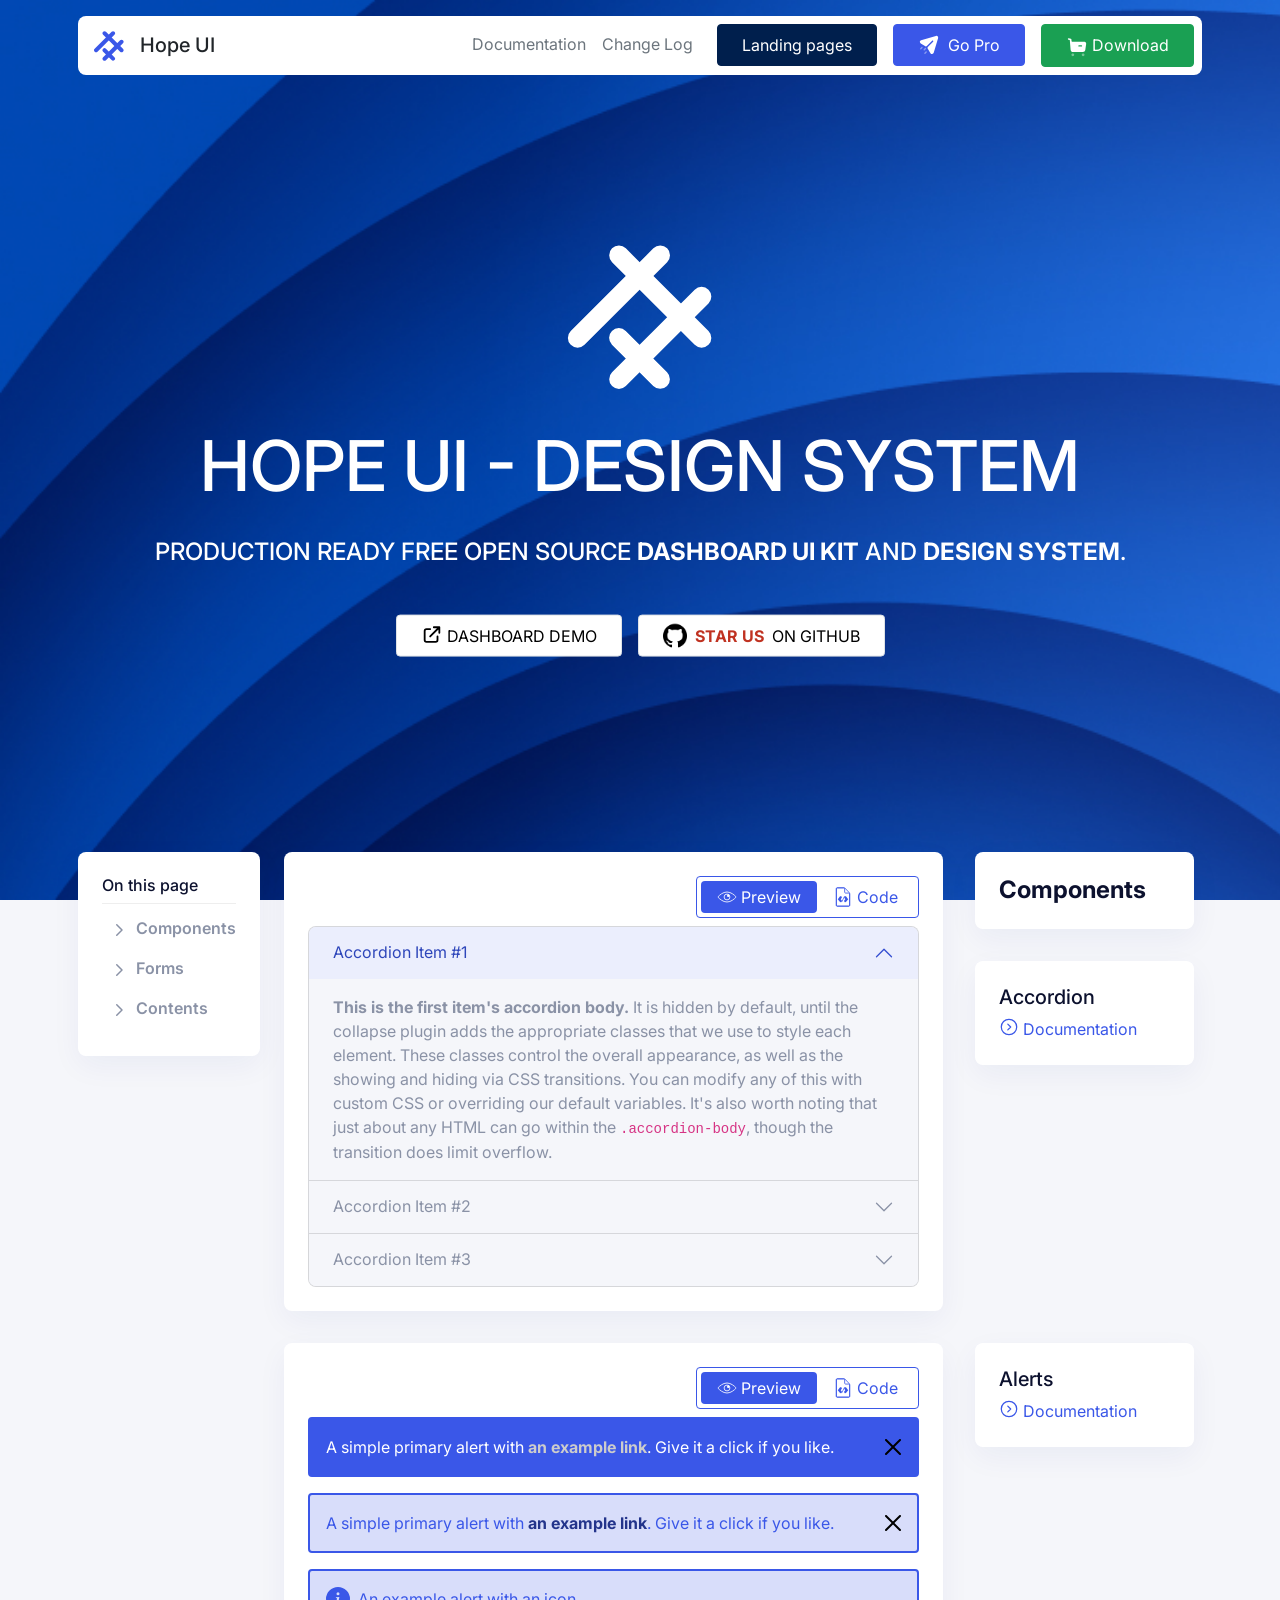
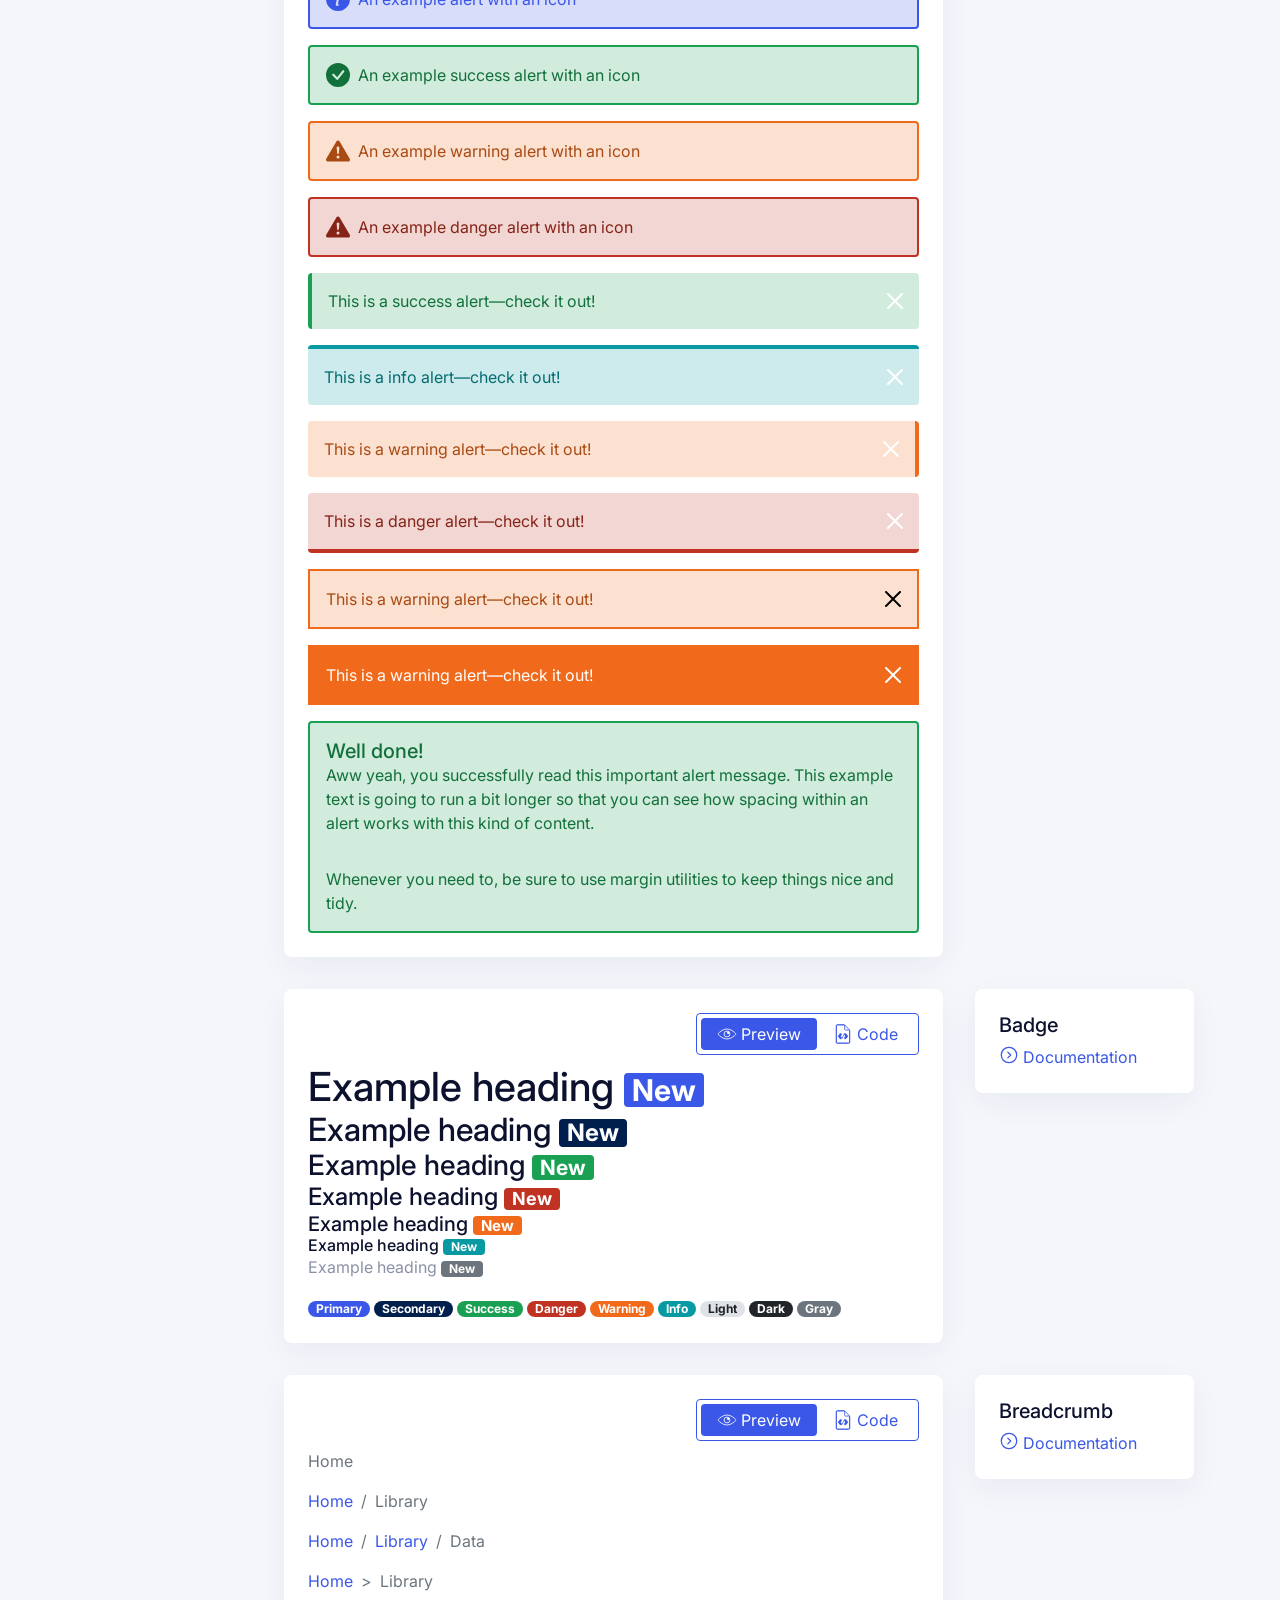
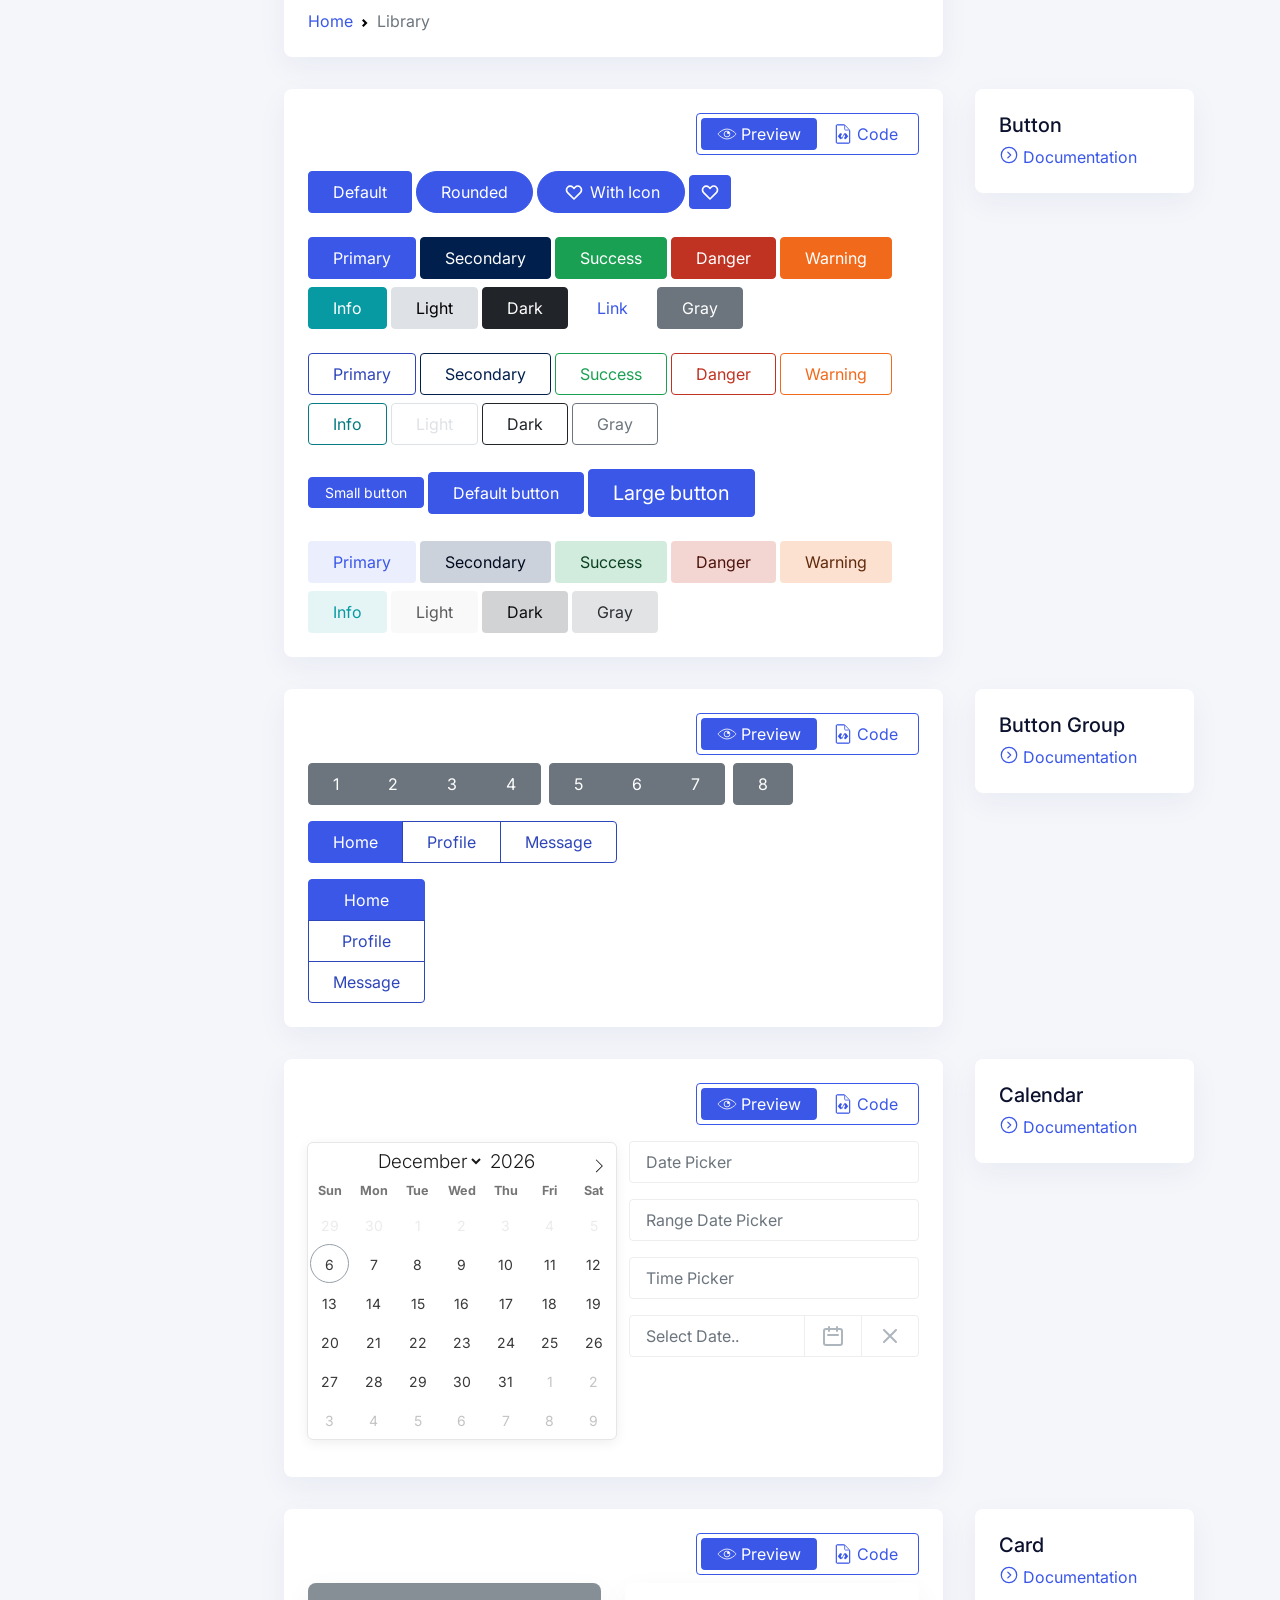
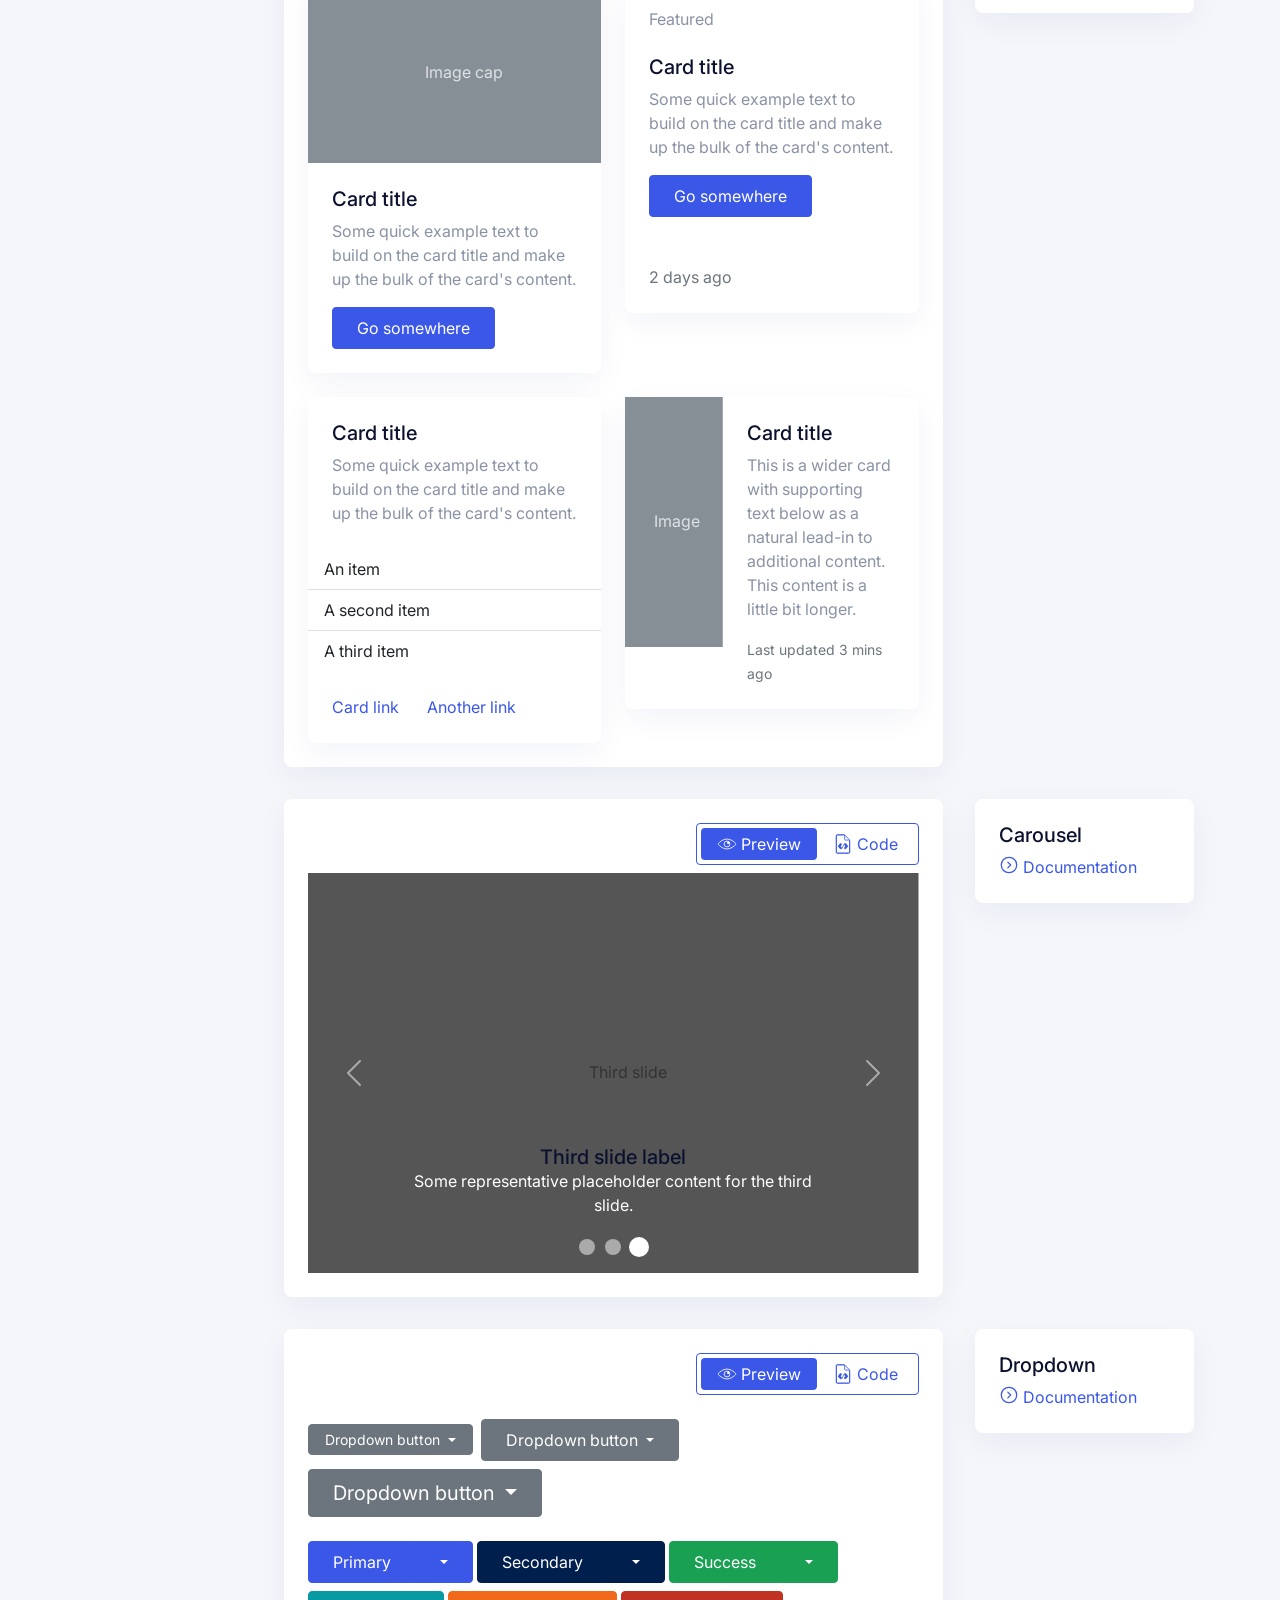
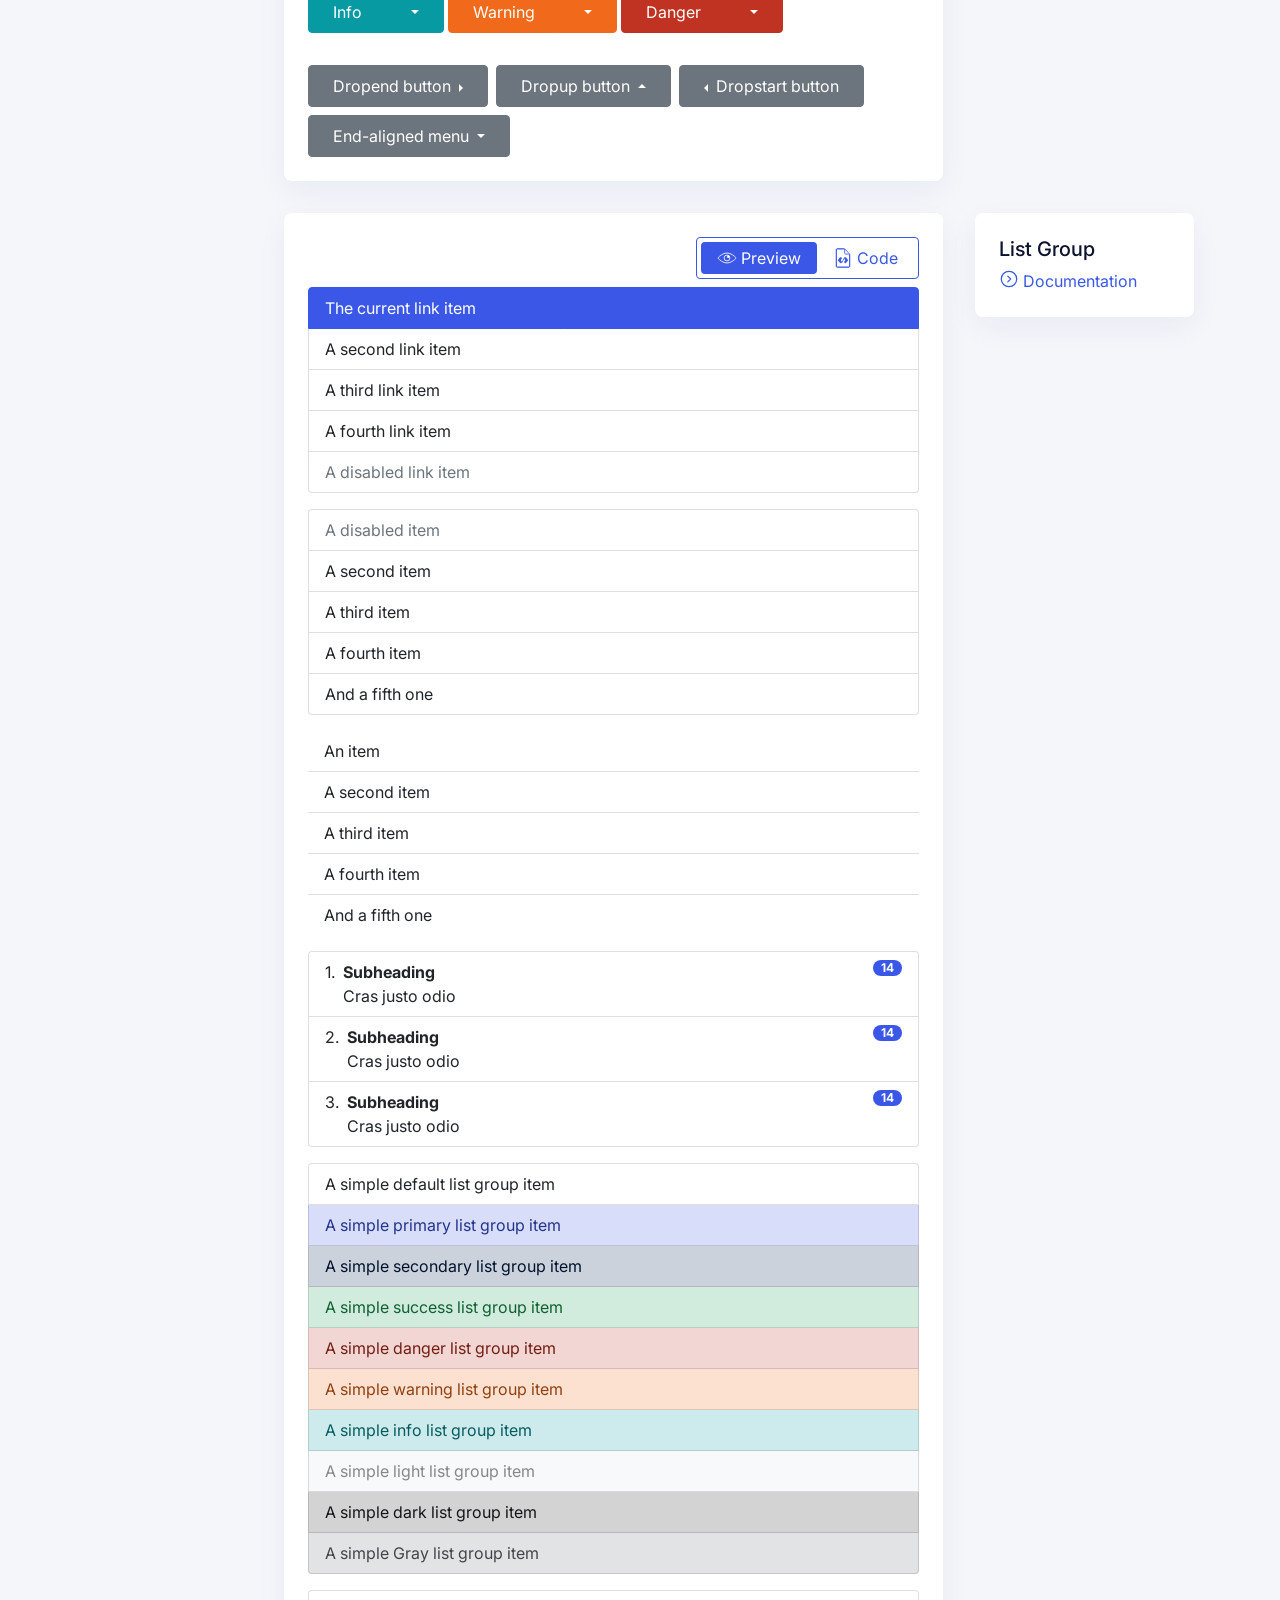
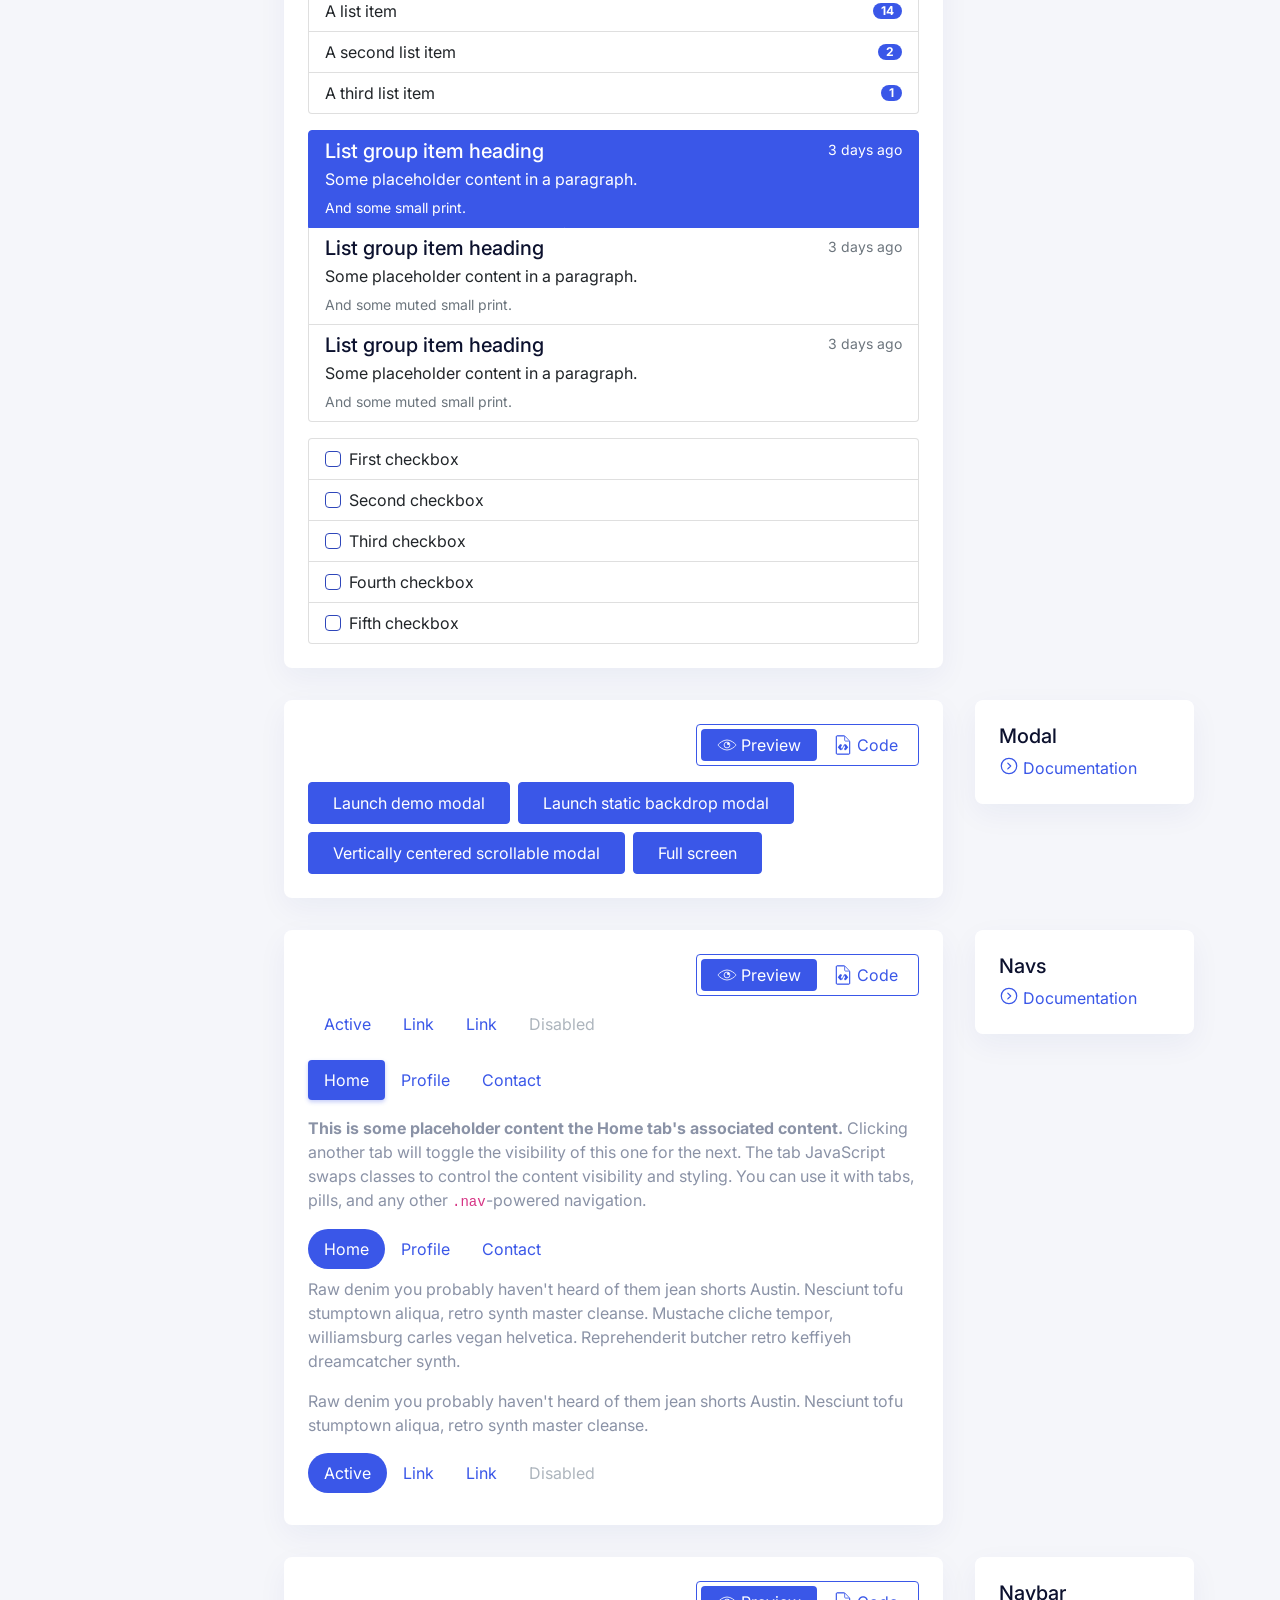
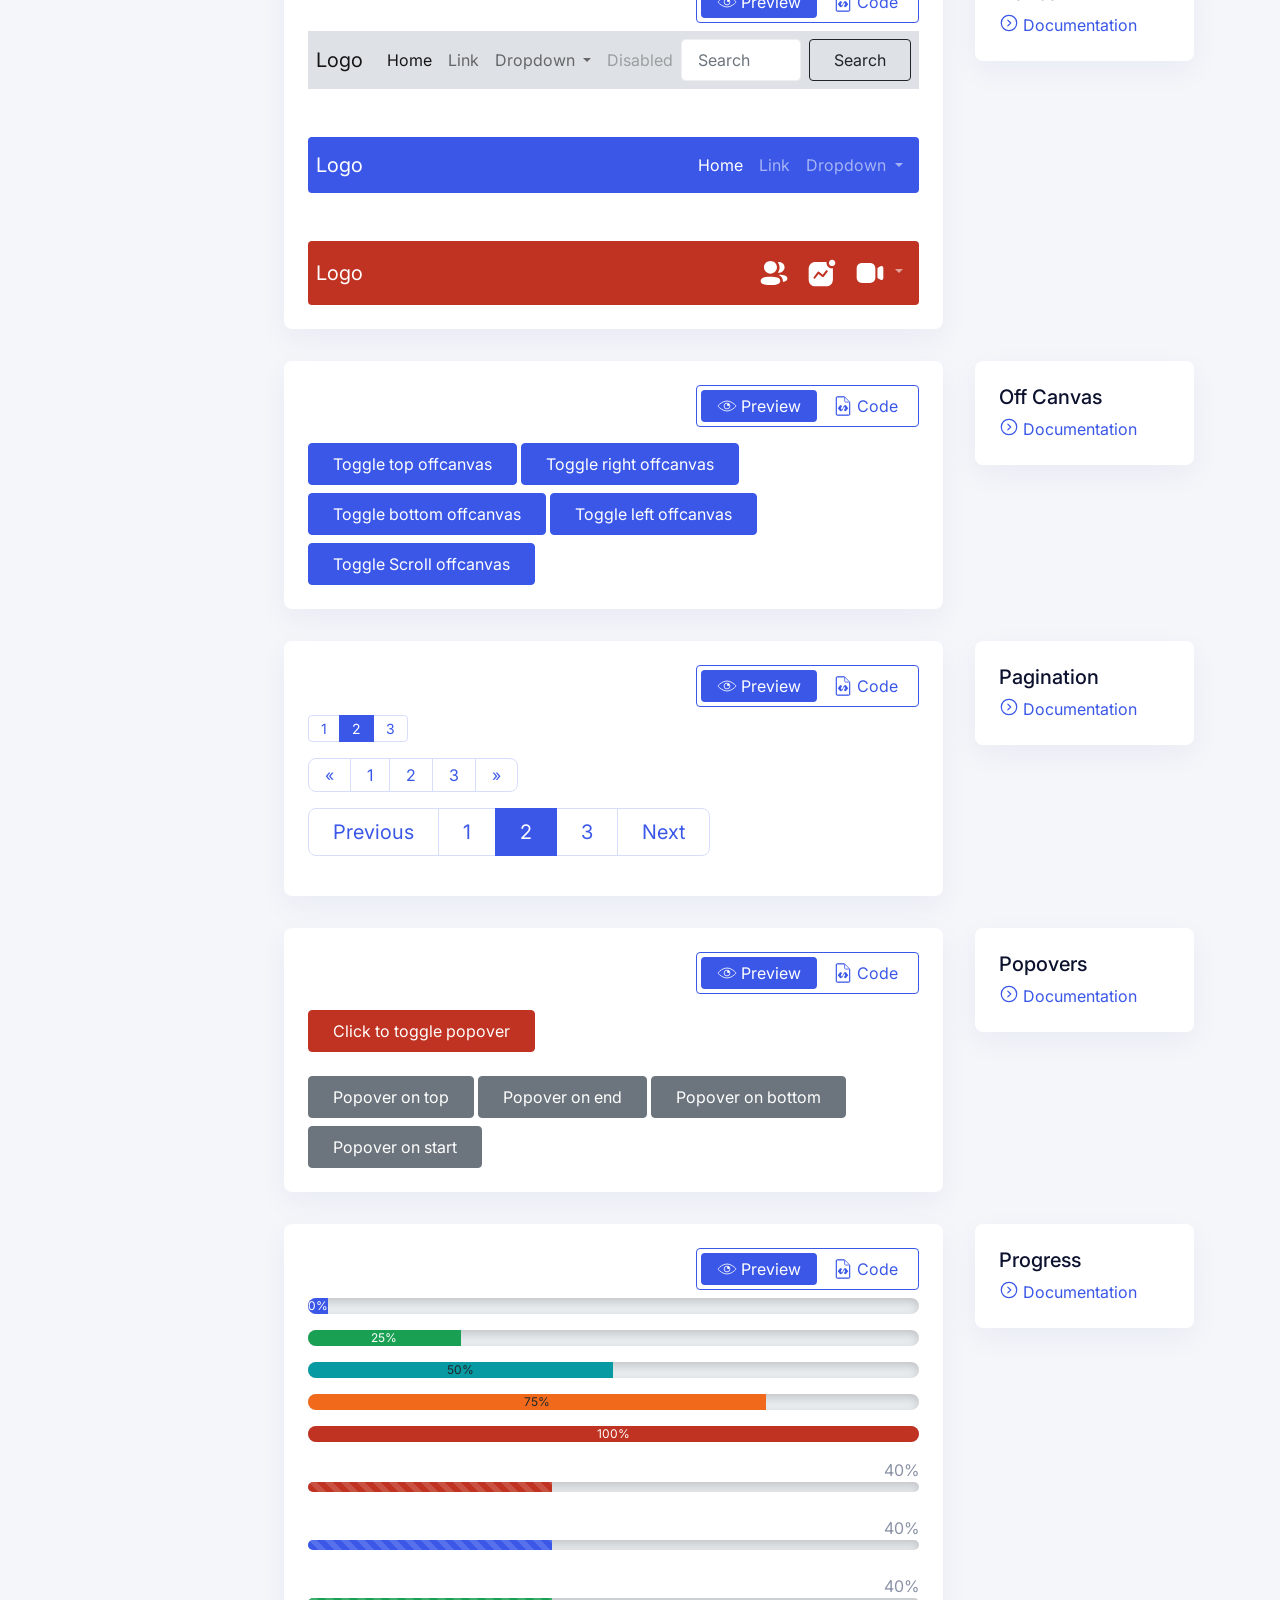
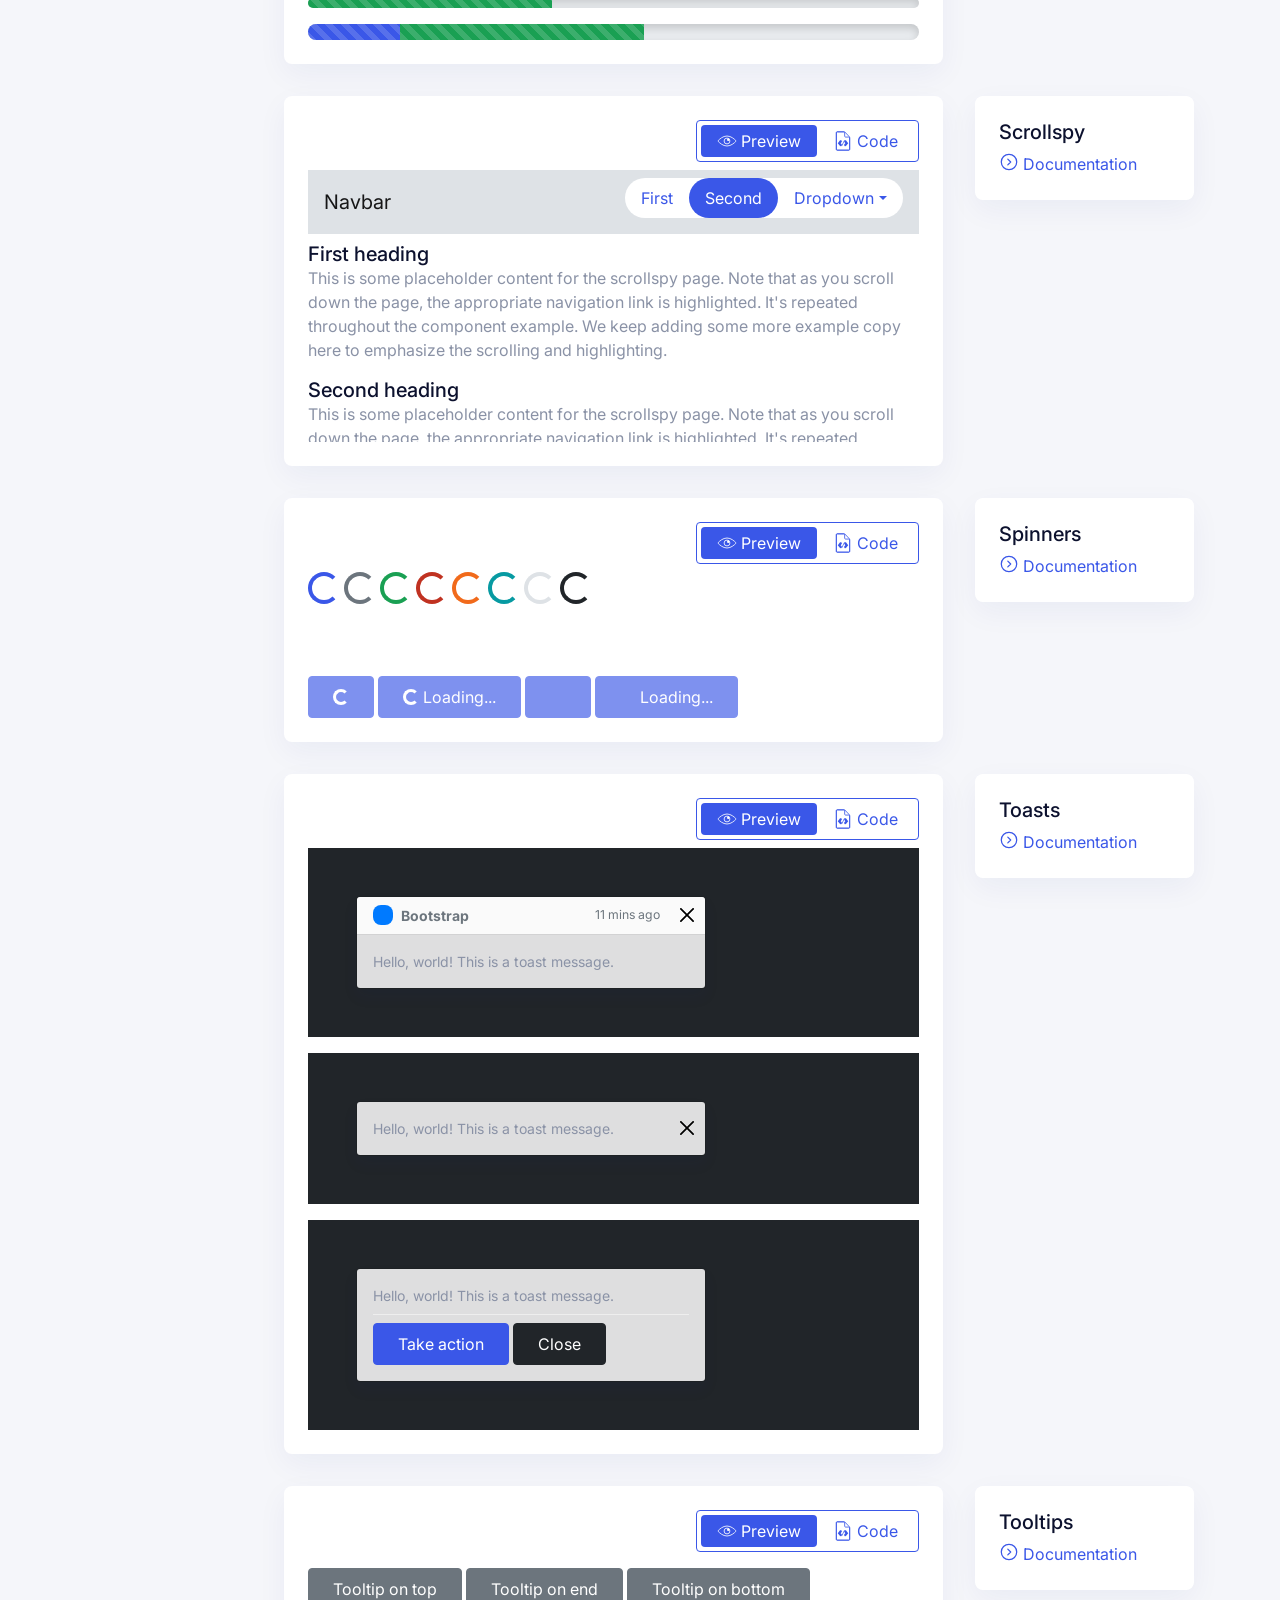
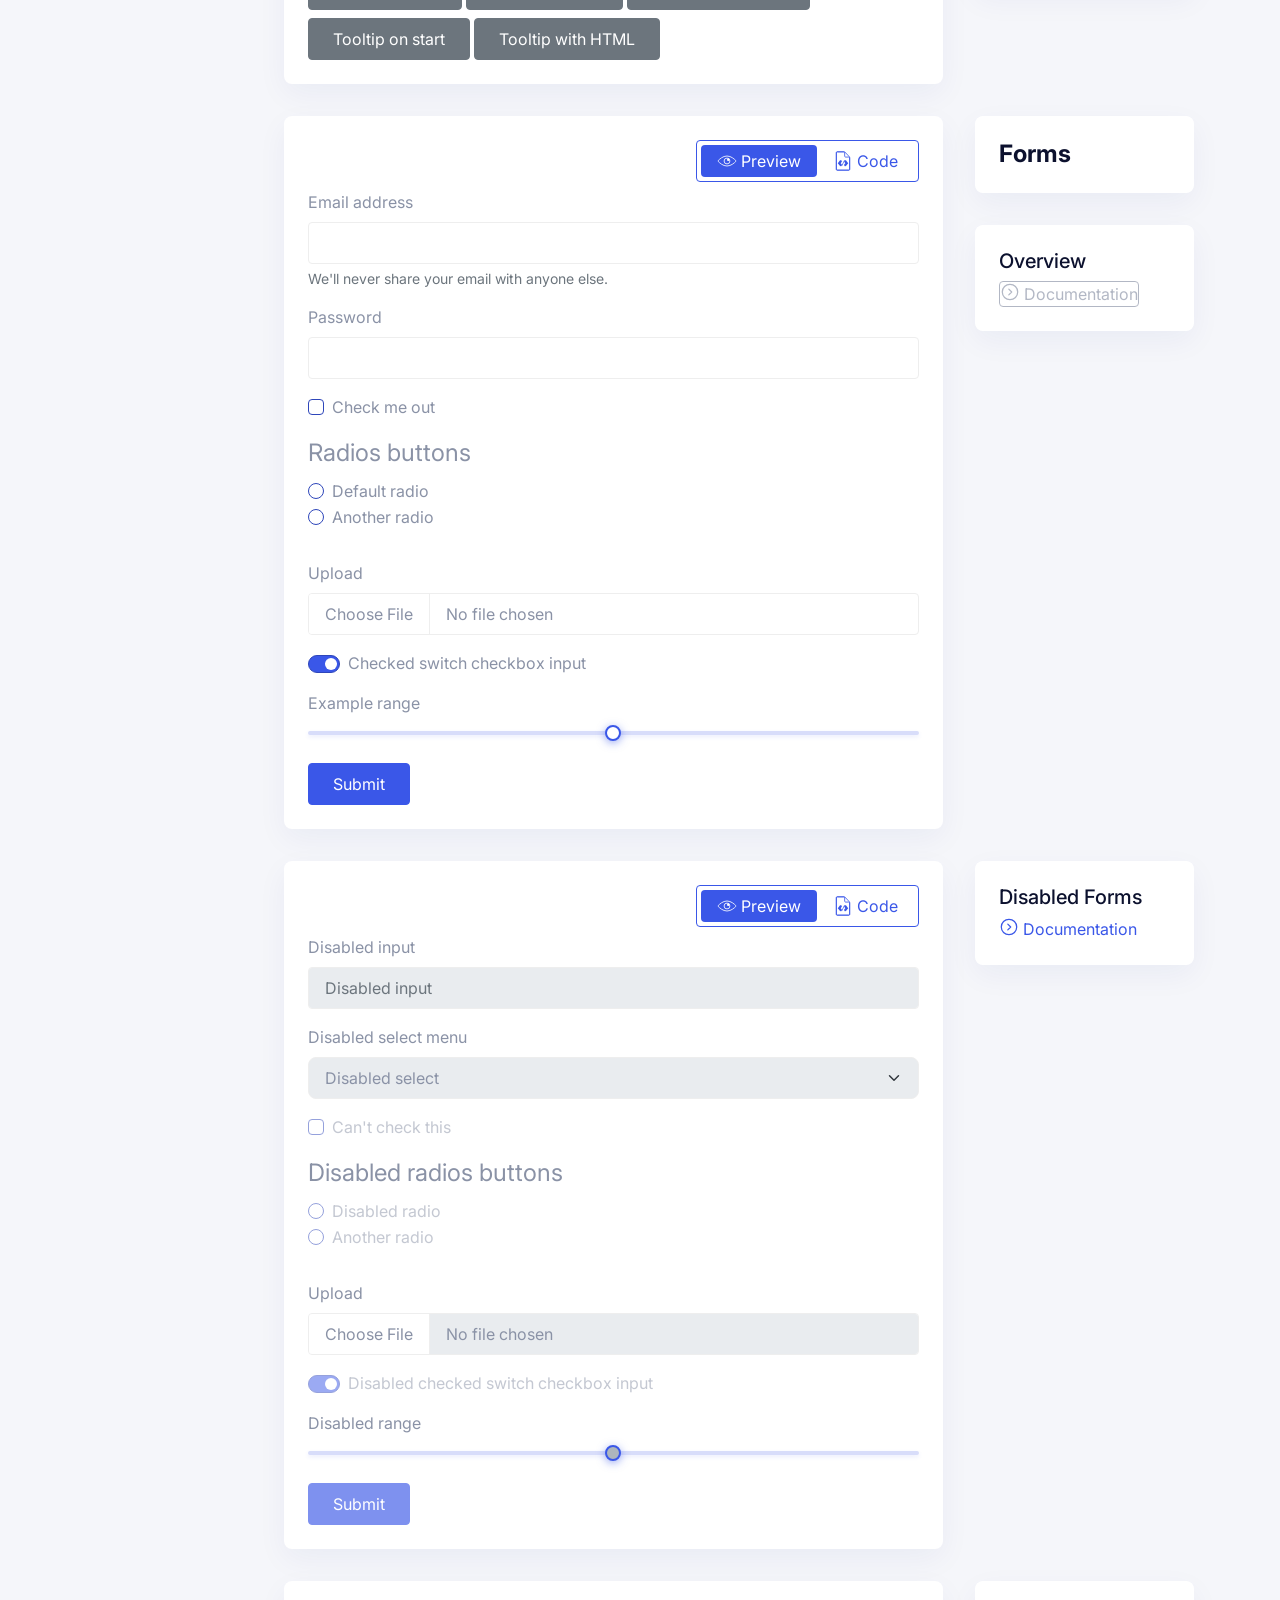
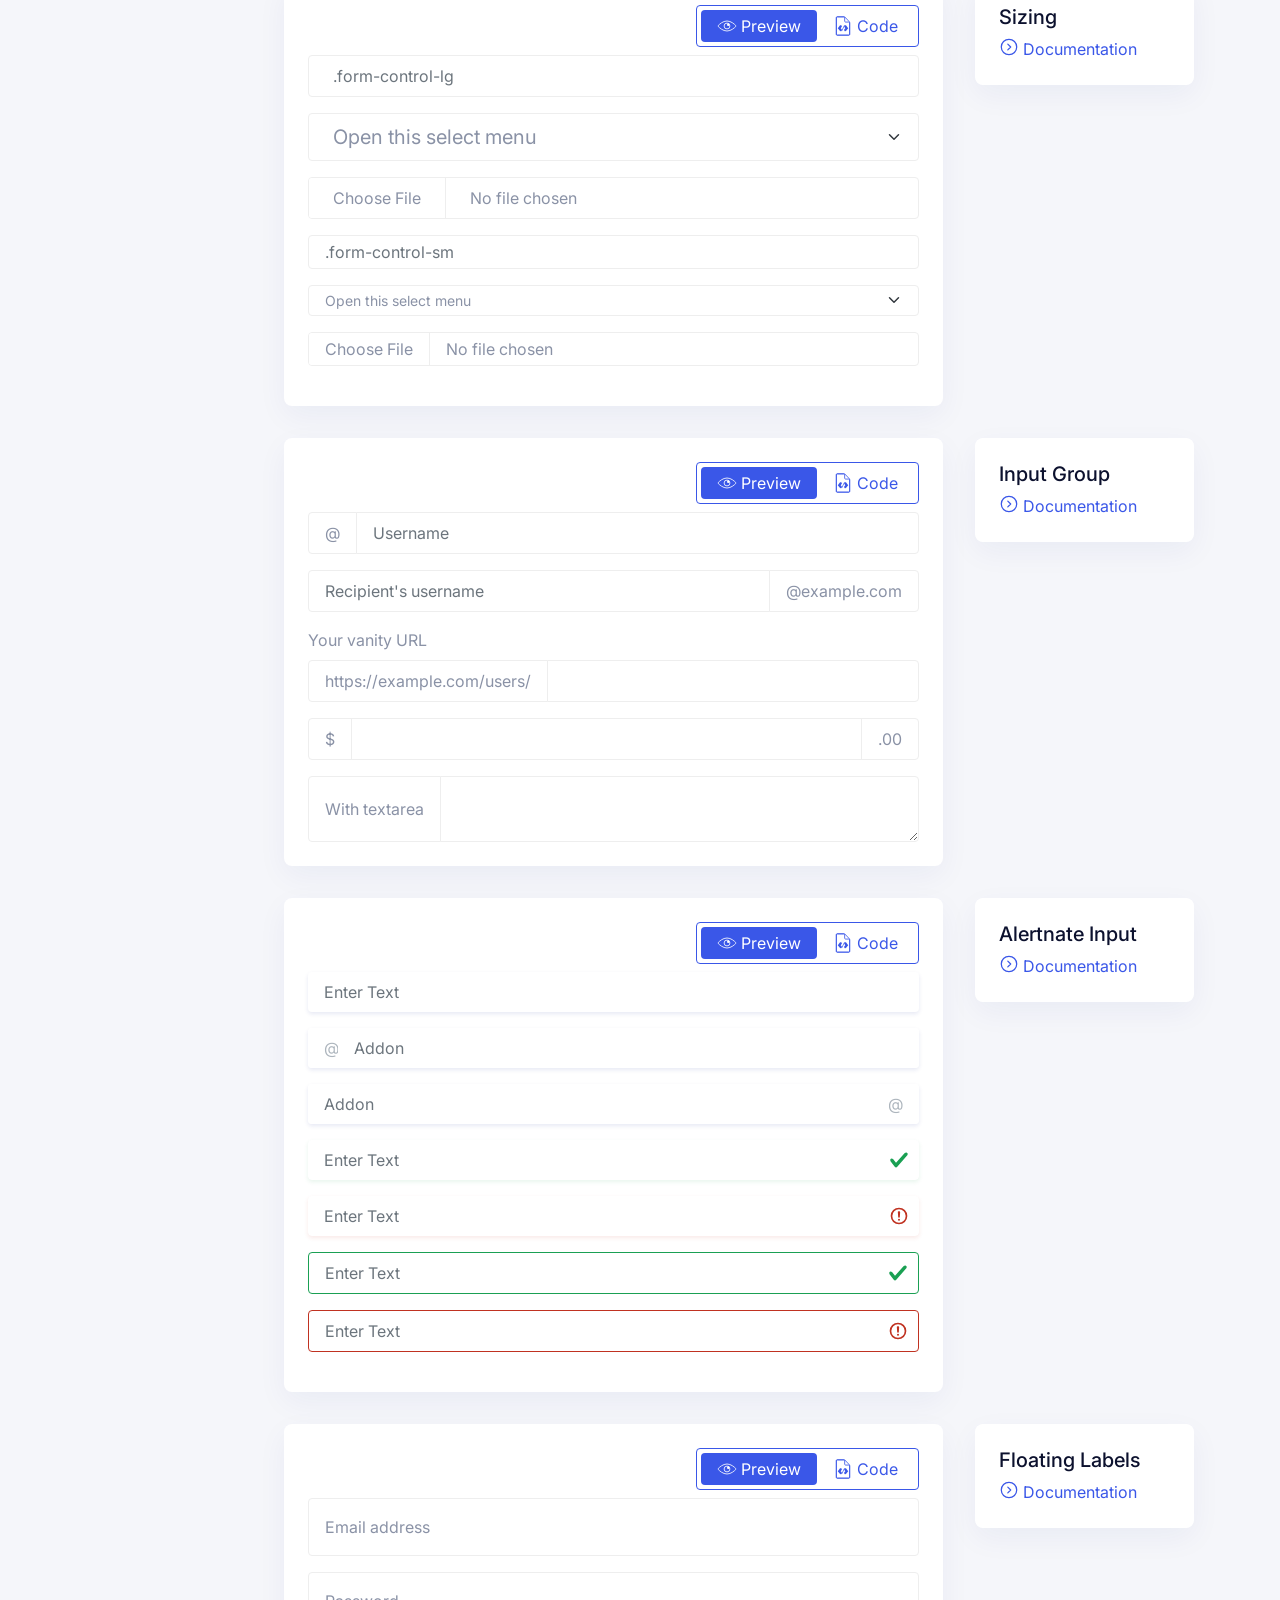
==== commit cc80557a: "Fix formatting in index.html" ====
--- a/index.html
+++ b/index.html
@@ -1,4 +1,4 @@
-
+ 
 
 <!doctype html>
 <html lang="en" dir="ltr">
@@ -6366,4 +6366,4 @@
     
         <script src="./assets/js/plugins/prism.mini.js"></script>
   </body>
-</html>+</html>
